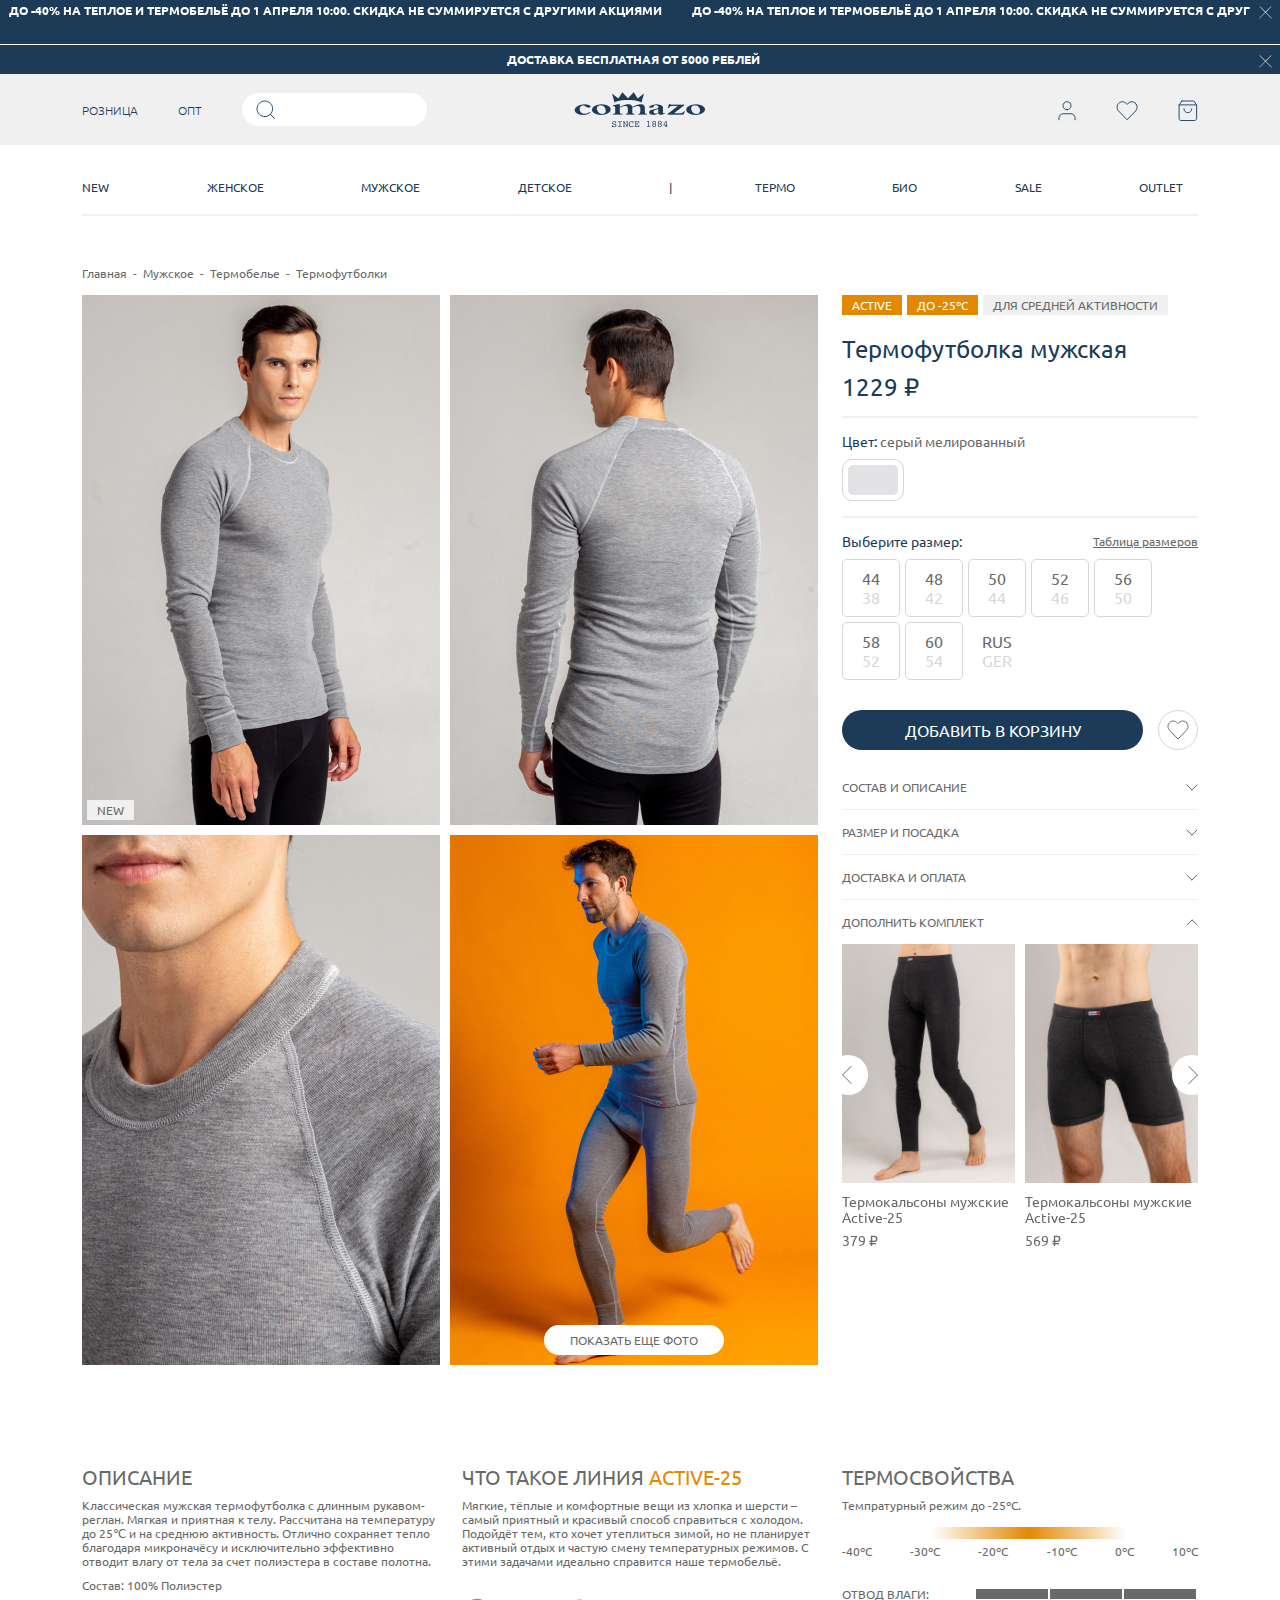
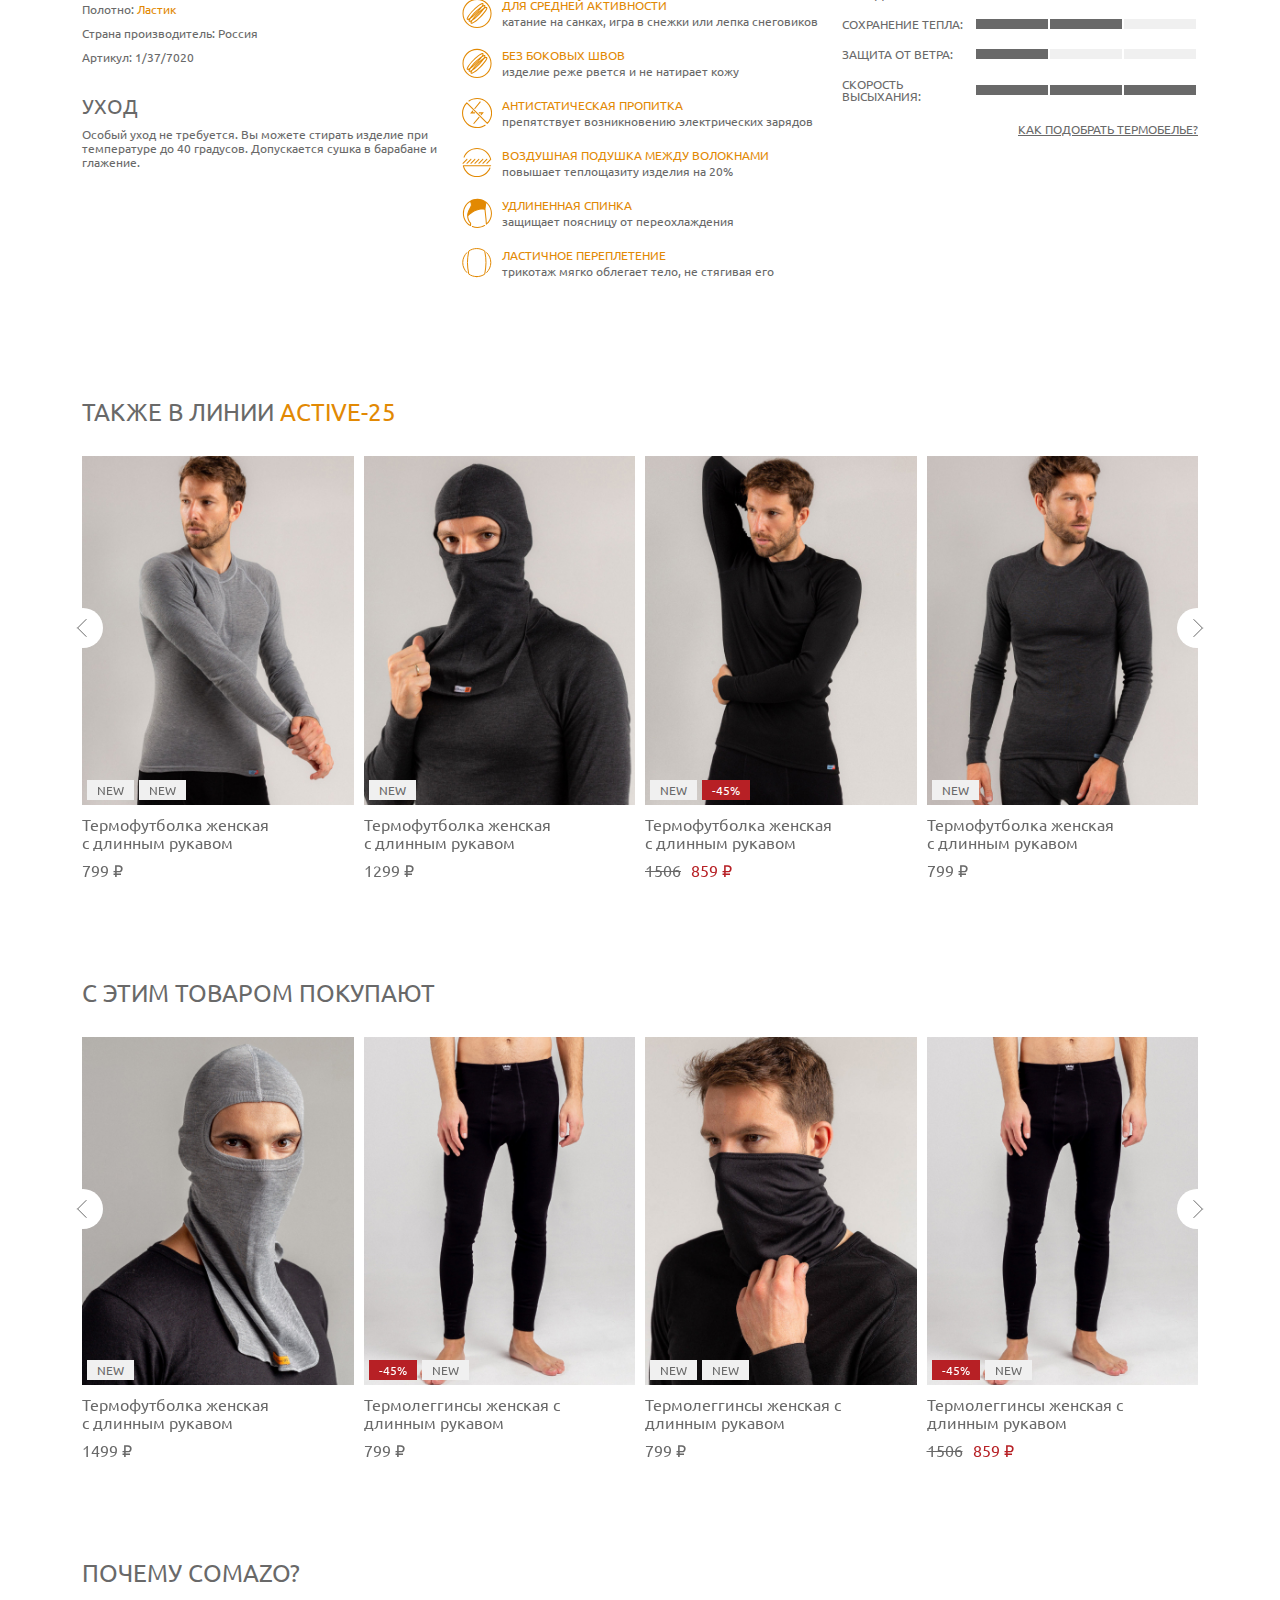
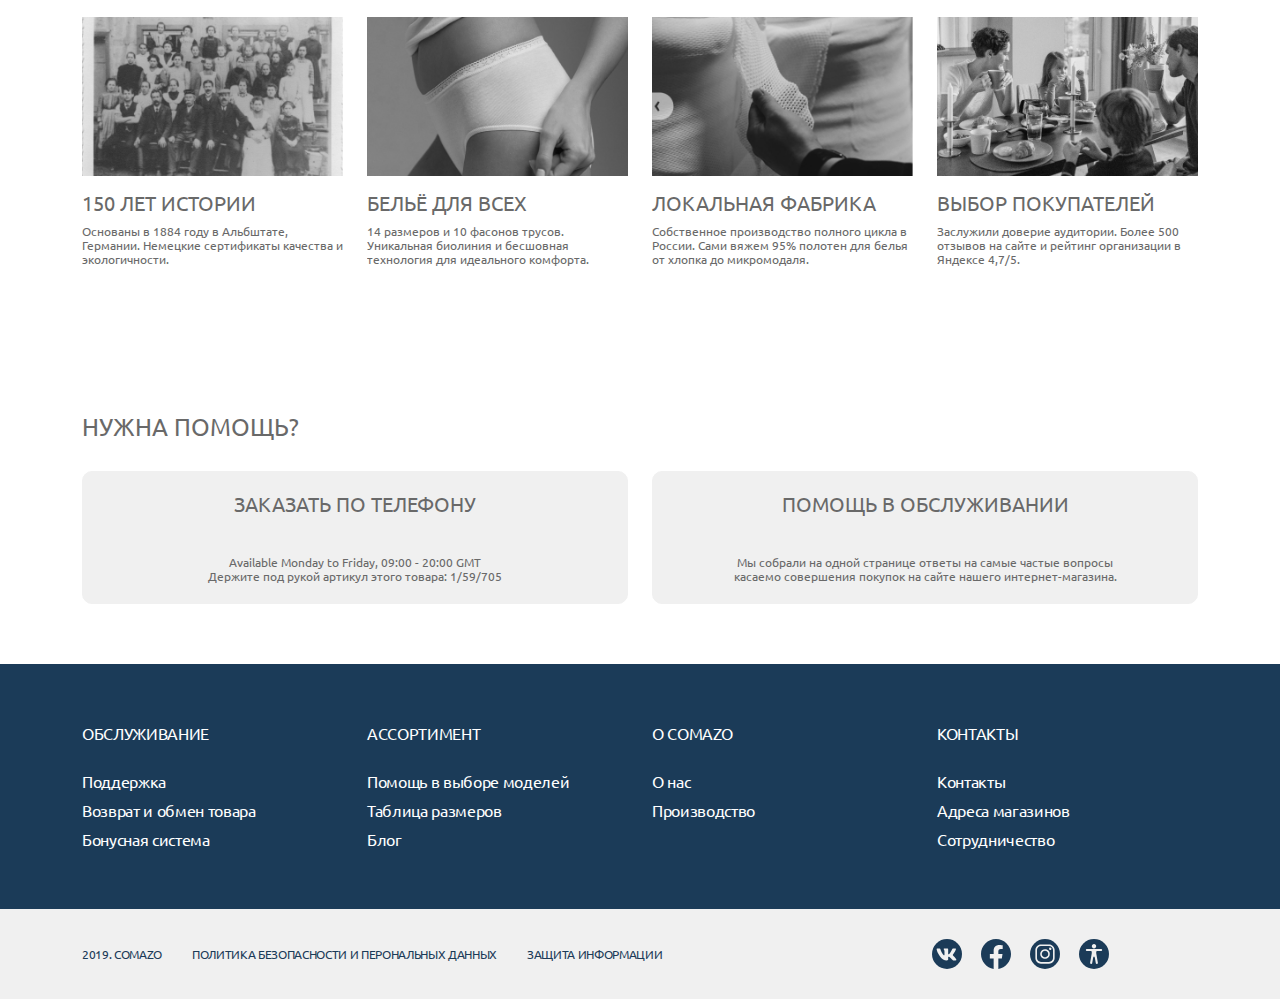
==== index.html @ cc852a73 "saafasd" ====
<!DOCTYPE html>
<html lang="ru">
<head>
	<link rel="stylesheet" type="text/css" href="css/normalize.css" media="screen">
	<link rel="stylesheet" type="text/css" href="libs/bootstrap5/bootstrap.min.css" media="screen">
	<link rel="stylesheet icon" type="text/css" href="css/owl.carousel.min.css" media="screen">
	<link rel="stylesheet icon" type="text/css" href="css/style.css" media="screen">
	<meta name="viewport" content="width=device-width, initial-scale=1.0">
	<meta charset="UTF-8">
	<title>Document</title>
</head>
<body>
	<div class="wrapper">
		
		<header class="header">
			<div class="container-fluid">
				<div class="row">
					<div class="header-top first">
						<a href="#!" class="close-top"><img src="images/close-icon.svg" alt=""></a>
						<div class="header-top-slide">
							<div class="header-top-item">
								<span>ДО -40% НА ТЕПЛОЕ И ТЕРМОБЕЛЬЁ ДО 1 АПРЕЛЯ 10:00. СКИДКА НЕ СУММИРУЕТСЯ С ДРУГИМИ АКЦИЯМИ</span>
							</div>
							<div class="header-top-item">
								<span>ДО -40% НА ТЕПЛОЕ И ТЕРМОБЕЛЬЁ ДО 1 АПРЕЛЯ 10:00. СКИДКА НЕ СУММИРУЕТСЯ С ДРУГИМИ АКЦИЯМИ</span>
							</div>
							<div class="header-top-item">
								<span>ДО -40% НА ТЕПЛОЕ И ТЕРМОБЕЛЬЁ ДО 1 АПРЕЛЯ 10:00. СКИДКА НЕ СУММИРУЕТСЯ С ДРУГИМИ АКЦИЯМИ</span>
							</div>
							<div class="header-top-item">
								<span>ДО -40% НА ТЕПЛОЕ И ТЕРМОБЕЛЬЁ ДО 1 АПРЕЛЯ 10:00. СКИДКА НЕ СУММИРУЕТСЯ С ДРУГИМИ АКЦИЯМИ</span>
							</div>
							<div class="header-top-item">
								<span>ДО -40% НА ТЕПЛОЕ И ТЕРМОБЕЛЬЁ ДО 1 АПРЕЛЯ 10:00. СКИДКА НЕ СУММИРУЕТСЯ С ДРУГИМИ АКЦИЯМИ</span>
							</div>
						</div>
					</div>
					<div class="header-top second">
						<span>ДОСТАВКА БЕСПЛАТНАЯ ОТ 5000 РЕБЛЕЙ</span>
						<a href="#!" class="close-top"><img src="images/close-icon.svg" alt=""></a>
					</div>
				</div>
			</div>

			<div class="container-fluid header-menu-con">
				<div class="container">
					<div class="header-menu">
						<div class="row header-menu-rov">
							<div class="col-4">
								<div class="mob mob-menu">
									<a href="#!" class="mob-menu-btn"><img src="images/menu-icon.svg" alt=""></a>
									<a href="#!" class="search-btn mob"><img src="images/search-icon.svg" alt=""></a>
								</div>
								<div class="header-menu-left">
									<a href="#!" class="retail-link menu-link">РОЗНИЦА</a>
									<a href="#!" class="opt-link menu-link">ОПТ</a>
									<a href="#!" class="search-btn tab"><img src="images/search-icon.svg" alt=""></a>

									<form action="#!" id="head-search" class="pc">
										<div class="form-group">
											<input type="search" name="search" id="search">
										</div>
									</form>
								</div>
							</div>
							<div class="col-4">
								<div class="header-menu-logo">
									<a href="#!"><img src="images/head-logo.png" alt=""></a>
								</div>
							</div>
							<div class="col-4">
								<div class="header-menu-right">
									<a href="#!" class="login-link"><img src="images/login-icon.svg" alt=""></a>
									<a href="#!" class="fav-link"><img src="images/favorite-icon.svg" alt=""></a>
									<a href="#!" class="cart-link"><img src="images/cart-icon.svg" alt=""></a>
								</div>
							</div>
						</div>
					</div>
				</div>
			</div>

			<div class="container">
				<div class="row">
					<div class="col-lg-12">
						<nav class="navbar navbar-expand-lg">
							<div class="navbar-collapse">
								<div class="mob">
									<div class="menu-top">
										<a href="#!" class="menu-logo"><img src="images/menu-logo.png" alt=""></a>
										<a href="#!" class="menu-closer"><img src="images/menu-close-icon.svg" alt=""></a>
									</div>	
									<div class="menu-links">
										<div class="links-item">
											<a href="#!" class="top-menu-link active">ЖЕНСКОЕ</a>
											<a href="#!" class="top-menu-link">МУЖСКОЕ</a>
											<a href="#!" class="top-menu-link">ДЕТСКОЕ</a>
											<a href="#!" class="top-menu-link">ОПТ</a>
										</div>
									</div>
								</div>
								<ul class="navbar-nav">
									<li class="nav-item dropdown">
										<a class="nav-link dropdown-toggle" href="#" role="button" data-bs-toggle="dropdown" aria-expanded="false">
											NEW
											<img src="images/menu-arrow.svg" alt="">
										</a>
										<ul class="dropdown-menu">
										  <li><a class="dropdown-item" href="#">Action</a></li>
										  <li><a class="dropdown-item" href="#">Another action</a></li>
										  <li><a class="dropdown-item" href="#">Something else</a></li>
										</ul>
									</li>
									<li class="nav-item dropdown">
										<a class="nav-link dropdown-toggle" href="#" role="button" data-bs-toggle="dropdown" aria-expanded="false">
											ЖЕНСКОЕ
											<img src="images/menu-arrow.svg" alt="">
										</a>
										<ul class="dropdown-menu">
										  <li><a class="dropdown-item" href="#">Action</a></li>
										  <li><a class="dropdown-item" href="#">Another action</a></li>
										  <li><a class="dropdown-item" href="#">Something else here</a></li>
										</ul>
									</li>
									<li class="nav-item dropdown">
										<a class="nav-link dropdown-toggle" href="#" role="button" data-bs-toggle="dropdown" aria-expanded="false">
											МУЖСКОЕ
											<img src="images/menu-arrow.svg" alt="">
										</a>
										<ul class="dropdown-menu">
										  <li><a class="dropdown-item" href="#">Action</a></li>
										  <li><a class="dropdown-item" href="#">Another action</a></li>
										  <li><a class="dropdown-item" href="#">Something here</a></li>
										</ul>
									</li>
									<li class="nav-item dropdown">
										<a class="nav-link dropdown-toggle" href="#" role="button" data-bs-toggle="dropdown" aria-expanded="false">
											ДЕТСКОЕ
											<img src="images/menu-arrow.svg" alt="">
										</a>
										<ul class="dropdown-menu">
										  <li><a class="dropdown-item" href="#">Action</a></li>
										  <li><a class="dropdown-item" href="#">Another action</a></li>
										  <li><a class="dropdown-item" href="#">else here</a></li>
										</ul>
									</li>
	
									<li class="nav-item slash">
										<a class="nav-link" href="#">|</a>
									</li>

									<li class="nav-item dropdown">
										<a class="nav-link dropdown-toggle" href="#" role="button" data-bs-toggle="dropdown" aria-expanded="false">
											ТЕРМО
											<img src="images/menu-arrow.svg" alt="">
										</a>
										<ul class="dropdown-menu">
										  <li><a class="dropdown-item" href="#">Action</a></li>
										  <li><a class="dropdown-item" href="#">Another action</a></li>
										  <li><a class="dropdown-item" href="#">Something else here</a></li>
										</ul>
									</li>
									<li class="nav-item dropdown">
										<a class="nav-link dropdown-toggle" href="#" role="button" data-bs-toggle="dropdown" aria-expanded="false">
											БИО
											<img src="images/menu-arrow.svg" alt="">
										</a>
										<ul class="dropdown-menu">
										  <li><a class="dropdown-item" href="#">Action</a></li>
										  <li><a class="dropdown-item" href="#">Another action</a></li>
										  <li><a class="dropdown-item" href="#">Something else here</a></li>
										</ul>
									</li>
									<li class="nav-item dropdown">
										<a class="nav-link dropdown-toggle" href="#" role="button" data-bs-toggle="dropdown" aria-expanded="false">
											SALE
											<img src="images/menu-arrow.svg" alt="">
										</a>
										<ul class="dropdown-menu">
										  <li><a class="dropdown-item" href="#">Action</a></li>
										  <li><a class="dropdown-item" href="#">Another action</a></li>
										  <li><a class="dropdown-item" href="#">Something else here</a></li>
										</ul>
									</li>
									<li class="nav-item dropdown">
										<a class="nav-link dropdown-toggle" href="#" role="button" data-bs-toggle="dropdown" aria-expanded="false">
											OUTLET
											<img src="images/menu-arrow.svg" alt="">
										</a>
										<ul class="dropdown-menu">
										  <li><a class="dropdown-item" href="#">Action</a></li>
										  <li><a class="dropdown-item" href="#">Another action</a></li>
										  <li><a class="dropdown-item" href="#">Something else here</a></li>
										</ul>
									</li>
								</ul>

								<div class="mob menu-login-btn">
									<a href="#!" class="blue-btn">Войти в аккаунт</a>
								</div>
							</div>
						</nav>
					</div>
				</div>
			</div>
		</header>

		<main class="main">
			<div class="container">
				<div class="row">
					<div class="col-lg-12">
						<div class="bread-crumbs">
							<a href="#!">Главная</a>
							<span>-</span>
							<a href="#!">Мужское</a>
							<span>-</span>
							<a href="#!">Термобелье</a>
							<span>-</span>
							<p>Термофутболки</p>
						</div>
					</div>
				</div>
			</div>

			<section class="product-sec">
				<div class="container">
					<div class="row">
						<div class="col-lg-8 col-md-6 col-sm-12 pro-col-left">
							<div class="row mob-slide">
								<div class="col-lg-6 col-12 product-col">
									<div class="product-img new">
										<img src="images/product-img1.jpg" alt="">
										<div class="img-tags tags">
											<span class="new">new</span>
										</div>
									</div>
								</div>
								<div class="col-lg-6 col-12 product-col">
									<div class="product-img">
										<img src="images/product-img2.jpg" alt="">
									</div>
								</div>
								<div class="col-lg-6 col-12 product-col">
									<div class="product-img">
										<img src="images/product-img3.jpg" alt="">
									</div>
								</div>
								<div class="col-lg-6 col-12 product-col show-more">
									<div class="product-img">
										<img src="images/product-img4.jpg" alt="">
										<a href="#!" class="show-more-btn">показать еще фото</a>
									</div>
								</div>
							</div>

							<div class="product-info medium">
								<div class="row">
									<div class="col-lg-9">
										<div class="info-block">
											<h3>ЧТО ТАКОЕ ЛИНИЯ <span>active-25</span></h3>
											<div class="info-warm">
												<p>Мягкие, тёплые и комфортные вещи из хлопка и шерсти – самый приятный и красивый способ справиться с холодом. Подойдёт тем, кто хочет утеплиться зимой, но не планирует активный отдых и частую смену температурных режимов. С этими задачами идеально справится наше термобельё.</p>
											</div>
											<div class="info-icon">
												<img src="images/product-icon1.svg" alt="">
												<div class="in-text">
													<h6>Для средней активности</h6>
													<p>катание на санках, игра в снежки или лепка снеговиков</p>
												</div>
											</div>
											<div class="info-icon">
												<img src="images/product-icon1.svg" alt="">
												<div class="in-text">
													<h6>без боковых швов</h6>
													<p>изделие реже рвется и не натирает кожу</p>
												</div>
											</div>
											<div class="info-icon">
												<img src="images/product-icon2.svg" alt="">
												<div class="in-text">
													<h6>Антистатическая пропитка</h6>
													<p>препятствует возникновению электрических зарядов</p>
												</div>
											</div>
			
											<div class="info-icon">
												<img src="images/product-icon3.svg" alt="">
												<div class="in-text">
													<h6>Воздушная подушка между волокнами</h6>
													<p>повышает теплощазиту изделия на 20%</p>
												</div>
											</div>
											<div class="info-icon">
												<img src="images/product-icon4.svg" alt="">
												<div class="in-text">
													<h6>Удлиненная спинка</h6>
													<p>защищает поясницу от переохлаждения</p>
												</div>
											</div>
											<div class="info-icon">
												<img src="images/product-icon5.svg" alt="">
												<div class="in-text">
													<h6>ластичное переплетение</h6>
													<p>трикотаж мягко облегает тело, не стягивая его</p>
												</div>
											</div>
										</div>
									</div>
			
									<div class="col-lg-9">
										<div class="info-block temprature-block">
											<h3>Термосвойства</h3>
											<div class="info-temprature">
												<p class="temp-text">Темпратурный режим до -25ºС.</p>
												<div class="temprature-gradus">
													<span class="gradus-line"></span>
													<div class="gradus-num">
														<span>-40ºС</span>
														<span>-30ºС</span>
														<span>-20ºС</span>
														<span>-10ºС</span>
														<span>0ºС</span>
														<span>10ºС</span>
													</div>
												</div>
												<div class="temprature-items">
													<p>Отвод влаги:</p>
													<div class="items-line">
														<span class="active"></span>
														<span class="active"></span>
														<span class="active"></span>
													</div>
												</div>
												<div class="temprature-items">
													<p>Сохранение тепла:</p>
													<div class="items-line">
														<span class="active"></span>
														<span class="active"></span>
														<span></span>
													</div>
												</div>
												<div class="temprature-items">
													<p>Защита от ветра:</p>
													<div class="items-line">
														<span class="active"></span>
														<span></span>
														<span></span>
													</div>
												</div>
												<div class="temprature-items">
													<p>Скорость высыхания:</p>
													<div class="items-line">
														<span class="active"></span>
														<span class="active"></span>
														<span class="active"></span>
													</div>
												</div>
												<div class="temprature-link">
													<a href="#!">Как подобрать термобелье?</a>
												</div>
											</div>
										</div>
									</div>
								</div>
							</div>
						</div>

						<div class="col-lg-4 col-md-6 col-sm-12 pro-col-right">
							<div class="product-side">
								<div class="side-tag">
									<span class="yellow">ACTIVE</span>
									<span class="yellow">до -25ºС</span>
									<span class="light-gray">для средней активности</span>
								</div>
								<div class="product-name">
									<h2>Термофутболка мужская</h2>
								</div>
								<div class="product-price">
									<p>1229 ₽</p>
								</div>
								<div class="product-color">
									<p>Цвет: <span>серый мелированный</span></p>
									<div class="colors">
										<span><a href="#!" class="gray"></a></span>
									</div>
								</div>
								<div class="product-size">
									<div class="size-text">
										<p>Выберите размер:</p>
										<a href="#!" data-bs-toggle="modal" data-bs-target="#exampleModal-size">Таблица размеров</a>
									</div>
									<div class="size-block">
										<a href="#!" class="size-item">
											<span class="first">44</span>
											<span class="second">38</span>
										</a>
										<a href="#!" class="size-item">
											<span class="first">48</span>
											<span class="second">42</span>
										</a>
										<a href="#!" class="size-item">
											<span class="first">50</span>
											<span class="second">44</span>
										</a>

										<a href="#!" class="size-item">
											<span class="first">52</span>
											<span class="second">46</span>
										</a>
										<a href="#!" class="size-item">
											<span class="first">56</span>
											<span class="second">50</span>
										</a>
										<a href="#!" class="size-item">
											<span class="first">58</span>
											<span class="second">52</span>
										</a>
										<a href="#!" class="size-item">
											<span class="first">60</span>
											<span class="second">54</span>
										</a>
										<a href="#!" class="size-item no-bor">
											<span class="first">RUS</span>
											<span class="second">GER</span>
										</a>
									</div>
								</div>
								<div class="product-cart">
									<a href="#!" class="add-to-cart" data-bs-toggle="modal" data-bs-target="#exampleModal">добавить в корзину</a>
									<a href="#!" class="add-to-fav">
										<svg width="22" height="20" viewBox="0 0 22 20" fill="none" xmlns="http://www.w3.org/2000/svg">
											<path d="M19.4578 2.59133C18.9691 2.08683 18.3889 1.68663 17.7503 1.41358C17.1117 1.14054 16.4272 1 15.7359 1C15.0446 1 14.3601 1.14054 13.7215 1.41358C13.0829 1.68663 12.5026 2.08683 12.0139 2.59133L10.9997 3.63785L9.98554 2.59133C8.99842 1.57276 7.6596 1.00053 6.26361 1.00053C4.86761 1.00053 3.52879 1.57276 2.54168 2.59133C1.55456 3.6099 1 4.99139 1 6.43187C1 7.87235 1.55456 9.25383 2.54168 10.2724L3.55588 11.3189L10.9997 19L18.4436 11.3189L19.4578 10.2724C19.9467 9.76814 20.3346 9.16942 20.5992 8.51045C20.8638 7.85148 21 7.14517 21 6.43187C21 5.71857 20.8638 5.01225 20.5992 4.35328C20.3346 3.69431 19.9467 3.09559 19.4578 2.59133V2.59133Z" stroke="#696969" stroke-linecap="round" stroke-linejoin="round"/>
										</svg>											
									</a>
								</div>
								<div class="product-dropdown">
									<div class="accordion" id="accordionExample">
										<div class="accordion-item">
										  <h2 class="accordion-header" id="headingOne">
											<button class="accordion-button collapsed" type="button" data-bs-toggle="collapse" data-bs-target="#collapseOne" aria-expanded="false" aria-controls="collapseOne">
												состав и описание
												<img src="images/accordion-arrow.svg" alt="">
											</button>
										  </h2>
										  <div id="collapseOne" class="accordion-collapse collapse" aria-labelledby="headingOne" data-bs-parent="#accordionExample">
											<div class="accordion-body">
											  1
											</div>
										  </div>
										</div>
										<div class="accordion-item">
										  <h2 class="accordion-header" id="headingTwo">
											<button class="accordion-button collapsed" type="button" data-bs-toggle="collapse" data-bs-target="#collapseTwo" aria-expanded="false" aria-controls="collapseTwo">
												Размер и посадка
												<img src="images/accordion-arrow.svg" alt="">
											</button>
										  </h2>
										  <div id="collapseTwo" class="accordion-collapse collapse" aria-labelledby="headingTwo" data-bs-parent="#accordionExample">
											<div class="accordion-body">
											  2
											</div>
										  </div>
										</div>
										<div class="accordion-item">
										  <h2 class="accordion-header" id="headingThree">
											<button class="accordion-button collapsed" type="button" data-bs-toggle="collapse" data-bs-target="#collapseThree" aria-expanded="false" aria-controls="collapseThree">
												Доставка и оплата
												<img src="images/accordion-arrow.svg" alt="">
											</button>
										  </h2>
										  <div id="collapseThree" class="accordion-collapse collapse" aria-labelledby="headingThree" data-bs-parent="#accordionExample">
											<div class="accordion-body">
											  3
											</div>
										  </div>
										</div>
										<div class="accordion-item">
											<h2 class="accordion-header" id="headingFour">
											  <button class="accordion-button" type="button" data-bs-toggle="collapse" data-bs-target="#collapseFour" aria-expanded="true" aria-controls="collapseFour">
													Дополнить комплект
												  <img src="images/accordion-arrow.svg" alt="">
											  </button>
											</h2>
											<div id="collapseFour" class="accordion-collapse collapse show" aria-labelledby="headingFour" data-bs-parent="#accordionExample">
											  <div class="accordion-body">
												<div class="side-slide">
													<div class="side-slide-item">
														<div class="side-slide-img">
															<a href="#!" class="fav-icon">
																<svg width="32" height="29" viewBox="0 0 32 29" fill="none" xmlns="http://www.w3.org/2000/svg">
																<path d="M28.6867 3.387C27.9537 2.63025 27.0833 2.02994 26.1254 1.62037C25.1675 1.21081 24.1407 1 23.1038 1C22.0669 1 21.0402 1.21081 20.0822 1.62037C19.1243 2.02994 18.254 2.63025 17.5209 3.387L15.9996 4.95678L14.4783 3.387C12.9976 1.85914 10.9894 1.00079 8.89541 1.00079C6.80142 1.00079 4.79319 1.85914 3.31251 3.387C1.83184 4.91486 1 6.98708 1 9.1478C1 11.3085 1.83184 13.3807 3.31251 14.9086L4.83382 16.4784L15.9996 28L27.1654 16.4784L28.6867 14.9086C29.4201 14.1522 30.0019 13.2541 30.3988 12.2657C30.7957 11.2772 31 10.2178 31 9.1478C31 8.07785 30.7957 7.01838 30.3988 6.02992C30.0019 5.04147 29.4201 4.14339 28.6867 3.387V3.387Z" stroke="white" stroke-linecap="round" stroke-linejoin="round"/>
																</svg>
															</a>
															<img src="images/product-side-img1.jpg" alt="">
														</div>
														<div class="side-slide-text">
															<a href="#!">Термокальсоны мужские Active-25</a>
															<span>379 ₽</span>
														</div>
													</div>
													<div class="side-slide-item">
														<div class="side-slide-img">
															<a href="#!" class="fav-icon">
																<svg width="32" height="29" viewBox="0 0 32 29" fill="none" xmlns="http://www.w3.org/2000/svg">
																<path d="M28.6867 3.387C27.9537 2.63025 27.0833 2.02994 26.1254 1.62037C25.1675 1.21081 24.1407 1 23.1038 1C22.0669 1 21.0402 1.21081 20.0822 1.62037C19.1243 2.02994 18.254 2.63025 17.5209 3.387L15.9996 4.95678L14.4783 3.387C12.9976 1.85914 10.9894 1.00079 8.89541 1.00079C6.80142 1.00079 4.79319 1.85914 3.31251 3.387C1.83184 4.91486 1 6.98708 1 9.1478C1 11.3085 1.83184 13.3807 3.31251 14.9086L4.83382 16.4784L15.9996 28L27.1654 16.4784L28.6867 14.9086C29.4201 14.1522 30.0019 13.2541 30.3988 12.2657C30.7957 11.2772 31 10.2178 31 9.1478C31 8.07785 30.7957 7.01838 30.3988 6.02992C30.0019 5.04147 29.4201 4.14339 28.6867 3.387V3.387Z" stroke="white" stroke-linecap="round" stroke-linejoin="round"/>
																</svg>
															</a>
															<img src="images/product-side-img2.jpg" alt="">
														</div>
														<div class="side-slide-text">
															<a href="#!">Термокальсоны мужские Active-25</a>
															<span>569 ₽</span>
														</div>
													</div>
													<div class="side-slide-item">
														<div class="side-slide-img">
															<a href="#!" class="fav-icon">
																<svg width="32" height="29" viewBox="0 0 32 29" fill="none" xmlns="http://www.w3.org/2000/svg">
																<path d="M28.6867 3.387C27.9537 2.63025 27.0833 2.02994 26.1254 1.62037C25.1675 1.21081 24.1407 1 23.1038 1C22.0669 1 21.0402 1.21081 20.0822 1.62037C19.1243 2.02994 18.254 2.63025 17.5209 3.387L15.9996 4.95678L14.4783 3.387C12.9976 1.85914 10.9894 1.00079 8.89541 1.00079C6.80142 1.00079 4.79319 1.85914 3.31251 3.387C1.83184 4.91486 1 6.98708 1 9.1478C1 11.3085 1.83184 13.3807 3.31251 14.9086L4.83382 16.4784L15.9996 28L27.1654 16.4784L28.6867 14.9086C29.4201 14.1522 30.0019 13.2541 30.3988 12.2657C30.7957 11.2772 31 10.2178 31 9.1478C31 8.07785 30.7957 7.01838 30.3988 6.02992C30.0019 5.04147 29.4201 4.14339 28.6867 3.387V3.387Z" stroke="white" stroke-linecap="round" stroke-linejoin="round"/>
																</svg>
															</a>
															<img src="images/product-side-img1.jpg" alt="">
														</div>
														<div class="side-slide-text">
															<a href="#!">Термокальсоны мужские Active-25</a>
															<span>379 ₽</span>
														</div>
													</div>
												</div>
											  </div>
											</div>
										</div>
									</div>
								</div>
							</div>
							<div class="product-info tab">
								<div class="row">
									<div class="col-lg-12">
										<div class="info-block">
											<h3>ЧТО ТАКОЕ ЛИНИЯ <span>active-25</span></h3>
											<div class="info-warm">
												<p>Мягкие, тёплые и комфортные вещи из хлопка и шерсти – самый приятный и красивый способ справиться с холодом. Подойдёт тем, кто хочет утеплиться зимой, но не планирует активный отдых и частую смену температурных режимов. С этими задачами идеально справится наше термобельё.</p>
											</div>
											<div class="info-icon">
												<img src="images/product-icon1.svg" alt="">
												<div class="in-text">
													<h6>Для средней активности</h6>
													<p>катание на санках, игра в снежки или лепка снеговиков</p>
												</div>
											</div>
											<div class="info-icon">
												<img src="images/product-icon1.svg" alt="">
												<div class="in-text">
													<h6>без боковых швов</h6>
													<p>изделие реже рвется и не натирает кожу</p>
												</div>
											</div>
											<div class="info-icon">
												<img src="images/product-icon2.svg" alt="">
												<div class="in-text">
													<h6>Антистатическая пропитка</h6>
													<p>препятствует возникновению электрических зарядов</p>
												</div>
											</div>
			
											<div class="info-icon">
												<img src="images/product-icon3.svg" alt="">
												<div class="in-text">
													<h6>Воздушная подушка между волокнами</h6>
													<p>повышает теплощазиту изделия на 20%</p>
												</div>
											</div>
											<div class="info-icon">
												<img src="images/product-icon4.svg" alt="">
												<div class="in-text">
													<h6>Удлиненная спинка</h6>
													<p>защищает поясницу от переохлаждения</p>
												</div>
											</div>
											<div class="info-icon">
												<img src="images/product-icon5.svg" alt="">
												<div class="in-text">
													<h6>ластичное переплетение</h6>
													<p>трикотаж мягко облегает тело, не стягивая его</p>
												</div>
											</div>
										</div>
									</div>
			
									<div class="col-lg-12">
										<div class="info-block temprature-block">
											<h3>Термосвойства</h3>
											<div class="info-temprature">
												<p class="temp-text">Темпратурный режим до -25ºС.</p>
												<div class="temprature-gradus">
													<span class="gradus-line"></span>
													<div class="gradus-num">
														<span>-40ºС</span>
														<span>-30ºС</span>
														<span>-20ºС</span>
														<span>-10ºС</span>
														<span>0ºС</span>
														<span>10ºС</span>
													</div>
												</div>
												<div class="temprature-items">
													<p>Отвод влаги:</p>
													<div class="items-line">
														<span class="active"></span>
														<span class="active"></span>
														<span class="active"></span>
													</div>
												</div>
												<div class="temprature-items">
													<p>Сохранение тепла:</p>
													<div class="items-line">
														<span class="active"></span>
														<span class="active"></span>
														<span></span>
													</div>
												</div>
												<div class="temprature-items">
													<p>Защита от ветра:</p>
													<div class="items-line">
														<span class="active"></span>
														<span></span>
														<span></span>
													</div>
												</div>
												<div class="temprature-items">
													<p>Скорость высыхания:</p>
													<div class="items-line">
														<span class="active"></span>
														<span class="active"></span>
														<span class="active"></span>
													</div>
												</div>
												<div class="temprature-link">
													<a href="#!">Как подобрать термобелье?</a>
												</div>
											</div>
										</div>
									</div>
								</div>
							</div>
						</div>
					</div>
				</div>
			</section>

			<section class="product-info pc">
				<div class="container">
					<div class="row">
						<div class="col-lg-4">
							<div class="info-block">
								<h3>ОПИСАНИЕ</h3>
								<div class="info-text">
									<p>Классическая мужская термофутболка с длинным рукавом-реглан. Мягкая и приятная к телу. Рассчитана на температуру до 25℃ и на среднюю активность. Отлично сохраняет тепло благодаря микроначёсу и исключительно эффективно отводит влагу от тела за счет полиэстера в составе полотна.</p>

									<p>Состав: <span>100% Полиэстер</span></p>
									<p>Полотно: <span class="yellow-text">Ластик</span></p>
									<p>Страна производитель: <span>Россия</span></p>
									<p>Артикул: <span>1/37/7020</span></p>
								</div>
								<div class="info-text">
									<h3>УХОД</h3>
									<p>Особый уход не требуется. Вы можете стирать изделие при температуре до 40 градусов. Допускается сушка в барабане и глажение.</p>
								</div>
							</div>
						</div>

						<div class="col-lg-4">
							<div class="info-block">
								<h3>ЧТО ТАКОЕ ЛИНИЯ <span>active-25</span></h3>
								<div class="info-warm">
									<p>Мягкие, тёплые и комфортные вещи из хлопка и шерсти – самый приятный и красивый способ справиться с холодом. Подойдёт тем, кто хочет утеплиться зимой, но не планирует активный отдых и частую смену температурных режимов. С этими задачами идеально справится наше термобельё.</p>
								</div>
								<div class="info-icon">
									<img src="images/product-icon1.svg" alt="">
									<div class="in-text">
										<h6>Для средней активности</h6>
										<p>катание на санках, игра в снежки или лепка снеговиков</p>
									</div>
								</div>
								<div class="info-icon">
									<img src="images/product-icon1.svg" alt="">
									<div class="in-text">
										<h6>без боковых швов</h6>
										<p>изделие реже рвется и не натирает кожу</p>
									</div>
								</div>
								<div class="info-icon">
									<img src="images/product-icon2.svg" alt="">
									<div class="in-text">
										<h6>Антистатическая пропитка</h6>
										<p>препятствует возникновению электрических зарядов</p>
									</div>
								</div>

								<div class="info-icon">
									<img src="images/product-icon3.svg" alt="">
									<div class="in-text">
										<h6>Воздушная подушка между волокнами</h6>
										<p>повышает теплощазиту изделия на 20%</p>
									</div>
								</div>
								<div class="info-icon">
									<img src="images/product-icon4.svg" alt="">
									<div class="in-text">
										<h6>Удлиненная спинка</h6>
										<p>защищает поясницу от переохлаждения</p>
									</div>
								</div>
								<div class="info-icon">
									<img src="images/product-icon5.svg" alt="">
									<div class="in-text">
										<h6>ластичное переплетение</h6>
										<p>трикотаж мягко облегает тело, не стягивая его</p>
									</div>
								</div>
							</div>
						</div>

						<div class="col-lg-4">
							<div class="info-block temprature-block">
								<h3>Термосвойства</h3>
								<div class="info-temprature">
									<p class="temp-text">Темпратурный режим до -25ºС.</p>
									<div class="temprature-gradus">
										<span class="gradus-line"></span>
										<div class="gradus-num">
											<span>-40ºС</span>
											<span>-30ºС</span>
											<span>-20ºС</span>
											<span>-10ºС</span>
											<span>0ºС</span>
											<span>10ºС</span>
										</div>
									</div>
									<div class="temprature-items">
										<p>Отвод влаги:</p>
										<div class="items-line">
											<span class="active"></span>
											<span class="active"></span>
											<span class="active"></span>
										</div>
									</div>
									<div class="temprature-items">
										<p>Сохранение тепла:</p>
										<div class="items-line">
											<span class="active"></span>
											<span class="active"></span>
											<span></span>
										</div>
									</div>
									<div class="temprature-items">
										<p>Защита от ветра:</p>
										<div class="items-line">
											<span class="active"></span>
											<span></span>
											<span></span>
										</div>
									</div>
									<div class="temprature-items">
										<p>Скорость высыхания:</p>
										<div class="items-line">
											<span class="active"></span>
											<span class="active"></span>
											<span class="active"></span>
										</div>
									</div>
									<div class="temprature-link">
										<a href="#!">Как подобрать термобелье?</a>
									</div>
								</div>
							</div>
						</div>
					</div>
				</div>
			</section>

			<section class="product-line">
				<div class="container">
					<div class="row">
						<div class="col-lg-12 title">
							<h2>Также в линии <span>Active-25</span></h2>
						</div>
					</div>
					<div class="row">
						<div class="col-lg-12 line-col">
							<div class="line-slide">
								<div class="line-block">
									<div class="line-img">
										<a href="#!" class="fav-icon">
											<svg width="32" height="29" viewBox="0 0 32 29" fill="none" xmlns="http://www.w3.org/2000/svg">
											<path d="M28.6867 3.387C27.9537 2.63025 27.0833 2.02994 26.1254 1.62037C25.1675 1.21081 24.1407 1 23.1038 1C22.0669 1 21.0402 1.21081 20.0822 1.62037C19.1243 2.02994 18.254 2.63025 17.5209 3.387L15.9996 4.95678L14.4783 3.387C12.9976 1.85914 10.9894 1.00079 8.89541 1.00079C6.80142 1.00079 4.79319 1.85914 3.31251 3.387C1.83184 4.91486 1 6.98708 1 9.1478C1 11.3085 1.83184 13.3807 3.31251 14.9086L4.83382 16.4784L15.9996 28L27.1654 16.4784L28.6867 14.9086C29.4201 14.1522 30.0019 13.2541 30.3988 12.2657C30.7957 11.2772 31 10.2178 31 9.1478C31 8.07785 30.7957 7.01838 30.3988 6.02992C30.0019 5.04147 29.4201 4.14339 28.6867 3.387V3.387Z" stroke="white" stroke-linecap="round" stroke-linejoin="round"/>
											</svg>
										</a>
										<img src="images/product-line-img1.jpg" alt="">
										<div class="line-tags tags">
											<span class="new">new</span>
											<span class="new">new</span>
										</div>
										<a href="#!" class="quick-view" data-bs-toggle="modal" data-bs-target="#exampleModal2">Быстрый просмотр</a>
									</div>
									<div class="line-text">
										<a href="#!">Термофутболка женская <br> с длинным рукавом</a>
										<div class="line-price">
											<span>799 ₽</span>
										</div>
									</div>
								</div>
								<div class="line-block">
									<div class="line-img">
										<a href="#!" class="fav-icon">
											<svg width="32" height="29" viewBox="0 0 32 29" fill="none" xmlns="http://www.w3.org/2000/svg">
											<path d="M28.6867 3.387C27.9537 2.63025 27.0833 2.02994 26.1254 1.62037C25.1675 1.21081 24.1407 1 23.1038 1C22.0669 1 21.0402 1.21081 20.0822 1.62037C19.1243 2.02994 18.254 2.63025 17.5209 3.387L15.9996 4.95678L14.4783 3.387C12.9976 1.85914 10.9894 1.00079 8.89541 1.00079C6.80142 1.00079 4.79319 1.85914 3.31251 3.387C1.83184 4.91486 1 6.98708 1 9.1478C1 11.3085 1.83184 13.3807 3.31251 14.9086L4.83382 16.4784L15.9996 28L27.1654 16.4784L28.6867 14.9086C29.4201 14.1522 30.0019 13.2541 30.3988 12.2657C30.7957 11.2772 31 10.2178 31 9.1478C31 8.07785 30.7957 7.01838 30.3988 6.02992C30.0019 5.04147 29.4201 4.14339 28.6867 3.387V3.387Z" stroke="white" stroke-linecap="round" stroke-linejoin="round"/>
											</svg>
										</a>
										<img src="images/product-line-img2.jpg" alt="">
										<div class="line-tags tags">
											<span class="new">new</span>
										</div>
										<a href="#!" class="quick-view" data-bs-toggle="modal" data-bs-target="#exampleModal2">Быстрый просмотр</a>
									</div>
									<div class="line-text">
										<a href="#!">Термофутболка женская <br> с длинным рукавом</a>
										<div class="line-price">
											<span>1299 ₽</span>
										</div>
									</div>
								</div>
								<div class="line-block">
									<div class="line-img">
										<a href="#!" class="fav-icon">
											<svg width="32" height="29" viewBox="0 0 32 29" fill="none" xmlns="http://www.w3.org/2000/svg">
											<path d="M28.6867 3.387C27.9537 2.63025 27.0833 2.02994 26.1254 1.62037C25.1675 1.21081 24.1407 1 23.1038 1C22.0669 1 21.0402 1.21081 20.0822 1.62037C19.1243 2.02994 18.254 2.63025 17.5209 3.387L15.9996 4.95678L14.4783 3.387C12.9976 1.85914 10.9894 1.00079 8.89541 1.00079C6.80142 1.00079 4.79319 1.85914 3.31251 3.387C1.83184 4.91486 1 6.98708 1 9.1478C1 11.3085 1.83184 13.3807 3.31251 14.9086L4.83382 16.4784L15.9996 28L27.1654 16.4784L28.6867 14.9086C29.4201 14.1522 30.0019 13.2541 30.3988 12.2657C30.7957 11.2772 31 10.2178 31 9.1478C31 8.07785 30.7957 7.01838 30.3988 6.02992C30.0019 5.04147 29.4201 4.14339 28.6867 3.387V3.387Z" stroke="white" stroke-linecap="round" stroke-linejoin="round"/>
											</svg>
										</a>
										<img src="images/product-line-img3.jpg" alt="">
										<div class="line-tags tags">
											<span class="new">new</span>
											<span class="sale">-45%</span>
										</div>
										<a href="#!" class="quick-view" data-bs-toggle="modal" data-bs-target="#exampleModal2">Быстрый просмотр</a>
									</div>
									<div class="line-text">
										<a href="#!">Термофутболка женская <br> с длинным рукавом</a>
										<div class="line-price">
											<del>1506</del>
											<span class="sale-price">859 ₽</span>
										</div>
									</div>
								</div>
								<div class="line-block">
									<div class="line-img">
										<a href="#!" class="fav-icon">
											<svg width="32" height="29" viewBox="0 0 32 29" fill="none" xmlns="http://www.w3.org/2000/svg">
											<path d="M28.6867 3.387C27.9537 2.63025 27.0833 2.02994 26.1254 1.62037C25.1675 1.21081 24.1407 1 23.1038 1C22.0669 1 21.0402 1.21081 20.0822 1.62037C19.1243 2.02994 18.254 2.63025 17.5209 3.387L15.9996 4.95678L14.4783 3.387C12.9976 1.85914 10.9894 1.00079 8.89541 1.00079C6.80142 1.00079 4.79319 1.85914 3.31251 3.387C1.83184 4.91486 1 6.98708 1 9.1478C1 11.3085 1.83184 13.3807 3.31251 14.9086L4.83382 16.4784L15.9996 28L27.1654 16.4784L28.6867 14.9086C29.4201 14.1522 30.0019 13.2541 30.3988 12.2657C30.7957 11.2772 31 10.2178 31 9.1478C31 8.07785 30.7957 7.01838 30.3988 6.02992C30.0019 5.04147 29.4201 4.14339 28.6867 3.387V3.387Z" stroke="white" stroke-linecap="round" stroke-linejoin="round"/>
											</svg>
										</a>
										<img src="images/product-line-img4.jpg" alt="">
										<div class="line-tags tags">
											<span class="new">new</span>
										</div>
										<a href="#!" class="quick-view" data-bs-toggle="modal" data-bs-target="#exampleModal2">Быстрый просмотр</a>
									</div>
									<div class="line-text">
										<a href="#!">Термофутболка женская <br> с длинным рукавом</a>
										<div class="line-price">
											<span>799 ₽</span>
										</div>
									</div>
								</div>
							</div>
						</div>
					</div>
				</div>
			</section>

			<section class="product-resp">
				<div class="container">
					<div class="row">
						<div class="col-lg-12 title">
							<h2>С этим товаром покупают</h2>
						</div>
					</div>
					<div class="row">
						<div class="col-lg-12 resp-col">
							<div class="resp-slide">
								<div class="resp-block">
									<div class="resp-img">
										<a href="#!" class="fav-icon">
											<svg width="32" height="29" viewBox="0 0 32 29" fill="none" xmlns="http://www.w3.org/2000/svg">
											<path d="M28.6867 3.387C27.9537 2.63025 27.0833 2.02994 26.1254 1.62037C25.1675 1.21081 24.1407 1 23.1038 1C22.0669 1 21.0402 1.21081 20.0822 1.62037C19.1243 2.02994 18.254 2.63025 17.5209 3.387L15.9996 4.95678L14.4783 3.387C12.9976 1.85914 10.9894 1.00079 8.89541 1.00079C6.80142 1.00079 4.79319 1.85914 3.31251 3.387C1.83184 4.91486 1 6.98708 1 9.1478C1 11.3085 1.83184 13.3807 3.31251 14.9086L4.83382 16.4784L15.9996 28L27.1654 16.4784L28.6867 14.9086C29.4201 14.1522 30.0019 13.2541 30.3988 12.2657C30.7957 11.2772 31 10.2178 31 9.1478C31 8.07785 30.7957 7.01838 30.3988 6.02992C30.0019 5.04147 29.4201 4.14339 28.6867 3.387V3.387Z" stroke="white" stroke-linecap="round" stroke-linejoin="round"/>
											</svg>
										</a>
										<img src="images/product-resp-img1.jpg" alt="">
										<div class="resp-tags tags">
											<span class="new">new</span>
										</div>
										<a href="#!" class="quick-view" data-bs-toggle="modal" data-bs-target="#exampleModal2">Быстрый просмотр</a>
									</div>
									<div class="resp-text">
										<a href="#!">Термофутболка женская <br> с длинным рукавом</a>
										<div class="resp-price">
											<span>1499 ₽</span>
										</div>
									</div>
								</div>
								<div class="resp-block">
									<div class="resp-img">
										<a href="#!" class="fav-icon">
											<svg width="32" height="29" viewBox="0 0 32 29" fill="none" xmlns="http://www.w3.org/2000/svg">
											<path d="M28.6867 3.387C27.9537 2.63025 27.0833 2.02994 26.1254 1.62037C25.1675 1.21081 24.1407 1 23.1038 1C22.0669 1 21.0402 1.21081 20.0822 1.62037C19.1243 2.02994 18.254 2.63025 17.5209 3.387L15.9996 4.95678L14.4783 3.387C12.9976 1.85914 10.9894 1.00079 8.89541 1.00079C6.80142 1.00079 4.79319 1.85914 3.31251 3.387C1.83184 4.91486 1 6.98708 1 9.1478C1 11.3085 1.83184 13.3807 3.31251 14.9086L4.83382 16.4784L15.9996 28L27.1654 16.4784L28.6867 14.9086C29.4201 14.1522 30.0019 13.2541 30.3988 12.2657C30.7957 11.2772 31 10.2178 31 9.1478C31 8.07785 30.7957 7.01838 30.3988 6.02992C30.0019 5.04147 29.4201 4.14339 28.6867 3.387V3.387Z" stroke="white" stroke-linecap="round" stroke-linejoin="round"/>
											</svg>
										</a>
										<img src="images/product-resp-img2.jpg" alt="">
										<div class="resp-tags tags">
											<span class="sale">-45%</span>
											<span class="new">new</span>
										</div>
										<a href="#!" class="quick-view" data-bs-toggle="modal" data-bs-target="#exampleModal2">Быстрый просмотр</a>
									</div>
									<div class="resp-text">
										<a href="#!">Термолеггинсы женская с длинным рукавом</a>
										<div class="resp-price">
											<span>799 ₽</span>
										</div>
									</div>
								</div>
								<div class="resp-block">
									<div class="resp-img">
										<a href="#!" class="fav-icon">
											<svg width="32" height="29" viewBox="0 0 32 29" fill="none" xmlns="http://www.w3.org/2000/svg">
											<path d="M28.6867 3.387C27.9537 2.63025 27.0833 2.02994 26.1254 1.62037C25.1675 1.21081 24.1407 1 23.1038 1C22.0669 1 21.0402 1.21081 20.0822 1.62037C19.1243 2.02994 18.254 2.63025 17.5209 3.387L15.9996 4.95678L14.4783 3.387C12.9976 1.85914 10.9894 1.00079 8.89541 1.00079C6.80142 1.00079 4.79319 1.85914 3.31251 3.387C1.83184 4.91486 1 6.98708 1 9.1478C1 11.3085 1.83184 13.3807 3.31251 14.9086L4.83382 16.4784L15.9996 28L27.1654 16.4784L28.6867 14.9086C29.4201 14.1522 30.0019 13.2541 30.3988 12.2657C30.7957 11.2772 31 10.2178 31 9.1478C31 8.07785 30.7957 7.01838 30.3988 6.02992C30.0019 5.04147 29.4201 4.14339 28.6867 3.387V3.387Z" stroke="white" stroke-linecap="round" stroke-linejoin="round"/>
											</svg>
										</a>
										<img src="images/product-resp-img3.jpg" alt="">
										<div class="resp-tags tags">
											<span class="new">new</span>
											<span class="new">new</span>
										</div>
										<a href="#!" class="quick-view" data-bs-toggle="modal" data-bs-target="#exampleModal2">Быстрый просмотр</a>
									</div>
									<div class="resp-text">
										<a href="#!">Термолеггинсы женская с длинным рукавом</a>
										<div class="resp-price">
											<span>799 ₽</span>
										</div>
									</div>
								</div>
								<div class="resp-block">
									<div class="resp-img">
										<a href="#!" class="fav-icon">
											<svg width="32" height="29" viewBox="0 0 32 29" fill="none" xmlns="http://www.w3.org/2000/svg">
											<path d="M28.6867 3.387C27.9537 2.63025 27.0833 2.02994 26.1254 1.62037C25.1675 1.21081 24.1407 1 23.1038 1C22.0669 1 21.0402 1.21081 20.0822 1.62037C19.1243 2.02994 18.254 2.63025 17.5209 3.387L15.9996 4.95678L14.4783 3.387C12.9976 1.85914 10.9894 1.00079 8.89541 1.00079C6.80142 1.00079 4.79319 1.85914 3.31251 3.387C1.83184 4.91486 1 6.98708 1 9.1478C1 11.3085 1.83184 13.3807 3.31251 14.9086L4.83382 16.4784L15.9996 28L27.1654 16.4784L28.6867 14.9086C29.4201 14.1522 30.0019 13.2541 30.3988 12.2657C30.7957 11.2772 31 10.2178 31 9.1478C31 8.07785 30.7957 7.01838 30.3988 6.02992C30.0019 5.04147 29.4201 4.14339 28.6867 3.387V3.387Z" stroke="white" stroke-linecap="round" stroke-linejoin="round"/>
											</svg>
										</a>
										<img src="images/product-resp-img2.jpg" alt="">
										<div class="resp-tags tags">
											<span class="sale">-45%</span>
											<span class="new">new</span>
										</div>
										<a href="#!" class="quick-view" data-bs-toggle="modal" data-bs-target="#exampleModal2">Быстрый просмотр</a>
									</div>
									<div class="resp-text">
										<a href="#!">Термолеггинсы женская с длинным рукавом</a>
										<div class="resp-price">
											<del>1506</del>
											<span class="sale-price">859 ₽</span>
										</div>
									</div>
								</div>
							</div>
						</div>
					</div>
				</div>
			</section>

			<section class="why-sec">
				<div class="container">
					<div class="row">
						<div class="col-lg-12 title">
							<h2>Почему Comazo?</h2>
						</div>
					</div>

					<div class="row">
						<div class="col-lg-12 why-col">
							<div class="row why-slide">
								<div class="col-lg-3">
									<div class="why-block">
										<img src="images/why-img1.jpg" alt="">
										<div class="why-text">
											<h5>150 ЛЕТ ИСТОРИИ</h5>
											<p>Основаны в 1884 году в Альбштате, Германии. Немецкие сертификаты качества и экологичности.</p>
										</div>
										<a href="#!">История бренда</a>
									</div>
								</div>
								<div class="col-lg-3">
									<div class="why-block">
										<img src="images/why-img2.jpg" alt="">
										<div class="why-text">
											<h5>Бельё для всех</h5>
											<p>14 размеров и 10 фасонов трусов. Уникальная биолиния и бесшовная технология для идеального комфорта.</p>
										</div>
										<a href="#!">Ответственность производителя</a>
									</div>
								</div>
								<div class="col-lg-3">
									<div class="why-block">
										<img src="images/why-img3.jpg" alt="">
										<div class="why-text">
											<h5>локальная фабрика</h5>
											<p>Собственное производство полного цикла в России. Сами вяжем 95% полотен для белья от хлопка до микромодаля.</p>
										</div>
										<a href="#!">Отзывы покупателей</a>
									</div>
								</div>
								<div class="col-lg-3">
									<div class="why-block">
										<img src="images/why-img4.jpg" alt="">
										<div class="why-text">
											<h5>Выбор покупателей</h5>
											<p>Заслужили доверие аудитории. Более 500 отзывов на сайте и рейтинг организации в Яндексе 4,7/5.</p>
										</div>
										<a href="#!">Отзывы покупателей</a>
									</div>
								</div>
							</div>
						</div>
					</div>
				</div>
			</section>

			<section class="help-sec">
				<div class="container">
					<div class="row">
						<div class="col-lg-12 title">
							<h2>Нужна помощь?</h2>
						</div>
					</div>
					<div class="row">
						<div class="col-lg-6 col-md-6 col-sm-6">
							<div class="help-block">
								<h3>ЗАКАЗАТЬ ПО ТЕЛЕФОНУ</h3>
								<p>Available Monday to Friday, 09:00 - 20:00 GMT</p>
								<p>Держите под рукой артикул этого товара: 1/59/705</p>
							</div>
						</div>
						<div class="col-lg-6 col-md-6 col-sm-6">
							<div class="help-block">
								<h3>Помощь в обслуживании</h3>
								<p>Мы собрали на одной странице ответы на самые частые вопросы</p>
								<p>касаемо совершения покупок на сайте нашего интернет-магазина.</p>
							</div>
						</div>
					</div>
				</div>
			</section>
		</main>

		<footer class="footer">
			<div class="container">
				<div class="row ftr-rov">
					<div class="col-lg-3 col-md-3 col-sm-12 ftr-col">
						<div class="ftr-menu">
							<p>ОБСЛУЖИВАНИЕ <img src="images/menu-arrow.svg" alt=""></p>
							<a href="#!">Поддержка</a>
							<a href="#!">Возврат и обмен товара</a>
							<a href="#!">Бонусная система</a>
						</div>
					</div>
					<div class="col-lg-3 col-md-3 col-sm-12 ftr-col">
						<div class="ftr-menu">
							<p>АССОРТИМЕНТ <img src="images/menu-arrow.svg" alt=""></p>
							<a href="#!">Помощь в выборе моделей</a>
							<a href="#!">Таблица размеров</a>
							<a href="#!">Блог</a>
						</div>
					</div>
					<div class="col-lg-3 col-md-3 col-sm-12 ftr-col">
						<div class="ftr-menu">
							<p>О COMAZO <img src="images/menu-arrow.svg" alt=""></p>
							<a href="#!">О нас</a>
							<a href="#!">Производство</a>
						</div>
					</div>
					<div class="col-lg-3 col-md-3 col-sm-12 ftr-col">
						<div class="ftr-menu">
							<p>КОНТАКТЫ <img src="images/menu-arrow.svg" alt=""></p>
							<a href="#!">Контакты</a>
							<a href="#!">Адреса магазинов</a>
							<a href="#!">Сотрудничество</a>
						</div>
					</div>
				</div>

				<div class="row">
					<div class="socials mob">
						<a href="#!"><img src="images/white-vk-icon.svg" alt=""></a>
						<a href="#!"><img src="images/white-facebook-icon.svg" alt=""></a>
						<a href="#!"><img src="images/white-insta-icon.svg" alt=""></a>
						<a href="#!"><img src="images/white-special-icon.svg" alt=""></a>
					</div>
				</div>
			</div>
			<div class="container-fluid ftr-con">
				<div class="container">
					<div class="row">
						<div class="col-lg-8 col-md-8 col-sm-12 ftr-politic">
							<p>2019. COMAZO</p>
							<div class="ftr-politic-text">
								<a href="#!">ПОЛИТИКА БЕЗОПАСНОСТИ И ПЕРОНАЛЬНЫХ ДАННЫХ </a>
								<p>ЗАЩИТА ИНФОРМАЦИИ</p>
							</div>
						</div>
						<div class="col-lg-4 col-md-4 col-sm-12 socials">
							<a href="#!"><img src="images/vk-icon.svg" alt=""></a>
							<a href="#!"><img src="images/facebook-icon.svg" alt=""></a>
							<a href="#!"><img src="images/insta-icon.svg" alt=""></a>
							<a href="#!"><img src="images/special-icon.svg" alt=""></a>
						</div>
					</div>
				</div>
			</div>
		</footer>

	</div>

	<!-- Button trigger modal -->
	<!-- <button type="button" class="btn btn-primary" data-bs-toggle="modal" data-bs-target="#exampleModal">
		Launch demo modal
	</button> -->
	
	<!-- Modal cart -->
	<div class="modal fade cart-modal" id="exampleModal" tabindex="-1" aria-labelledby="exampleModalLabel" aria-hidden="true">
		<div class="modal-dialog">
			<div class="modal-content">
				<div class="modal-header">
					<h5 class="modal-title" id="exampleModalLabel">Товар добавлен в корзину</h5>
					<button type="button" class="modal-close" data-bs-dismiss="modal" aria-label="Close"><img src="images/modal-close.svg" alt=""></button>
				</div>
				<div class="modal-body">
					<div class="modal-cart-top">
						<div class="row">
							<div class="col-lg-6 col-sm-6 p-0">
								<div class="cart-top">
									<div class="cart-top-img">
										<img src="images/modal-price-img.jpg" alt="">
									</div>
									<div class="cart-top-text">
										<p class="ctt-p">Термофутболка женская <br> с длинным рукавом</p>
										<p>Размер: <span> 44 RUS / 38 GER</span></p>
										<p>Цвет: <span> серый мелированный</span></p>
									</div>
								</div>
							</div>
							<div class="col-lg-6 col-sm-6 p-0">
								<div class="row cart-col">
									<div class="col-sm-6 col-7 cart-top-price">
										<del>1499</del>
										<span>859 ₽</span>
									</div>
									<div class="col-sm-6 col-5 cart-top-count">
										<div class="count">
											<span class="minus">-</span>
											<input type='number' min='0' max='1000' step='1' value='1'>
											<span class="plus active">+</span>
										</div>
									</div>
								</div>
							</div>
						</div>
					</div>
					<div class="modal-progress">
						<div class="progress-title">
							<span class="">
								<svg width="20" height="20" viewBox="0 0 20 20" fill="none" xmlns="http://www.w3.org/2000/svg">
									<path d="M9 13L5 9" stroke="#D7D7D7" stroke-linecap="round" stroke-linejoin="round"/>
									<path d="M9.04306 13L15.0431 7" stroke="#D7D7D7" stroke-linecap="round" stroke-linejoin="round"/>
									<rect x="0.5" y="19.5" width="19" height="19" rx="9.5" transform="rotate(-90 0.5 19.5)" stroke="#D7D7D7"/>
								</svg>
							</span>
							<p>Пополните еще на 2201 ₽ для бесплатной доставки</p>
						</div>
						<div class="progress">
							<div class="progress-bar" role="progressbar" aria-label="Basic example" style="width: 60%" aria-valuenow="60" aria-valuemin="0" aria-valuemax="100"></div>
						</div>
					</div>
					<div class="modal-slide-block">
						<div class="modal-slide">
							<div class="mSlide-block">
								<div class="mSlide-img">
									<img src="images/modal-slide-img1.jpg" alt="">
								</div>
								<div class="mSlide-text">
									<a href="#!">Термолеггинсы женская с длинным рукавом</a>
									<div class="mSlide-price">
										<del>1 499</del>
										<span class="sale-price">859 ₽</span>
									</div>
								</div>
							</div>
							<div class="mSlide-block">
								<div class="mSlide-img">
									<img src="images/modal-slide-img2.jpg" alt="">
								</div>
								<div class="mSlide-text">
									<a href="#!">Термолеггинсы женская с длинным рукавом</a>
									<div class="mSlide-price">
										<span class="sale-price">1 499 ₽</span>
									</div>
								</div>
							</div>
							<div class="mSlide-block">
								<div class="mSlide-img">
									<img src="images/modal-slide-img3.jpg" alt="">
								</div>
								<div class="mSlide-text">
									<a href="#!">Термолеггинсы женская с длинным рукавом</a>
									<div class="mSlide-price">
										<del>1 499</del>
										<span class="sale-price">859 ₽</span>
									</div>
								</div>
							</div>
							<div class="mSlide-block">
								<div class="mSlide-img">
									<img src="images/modal-slide-img4.jpg" alt="">
								</div>
								<div class="mSlide-text">
									<a href="#!">Термолеггинсы женская с длинным рукавом</a>
									<div class="mSlide-price">
										<del>1 499</del>
										<span class="sale-price">859 ₽</span>
									</div>
								</div>
							</div>
						</div>
					</div>
					<div class="cart-modal-btns">
						<a href="#!" class="transparent-btn">продолжить покупки</a>
						<a href="#!" class="blue-btn">Перейти в корзину</a>
					</div>
				</div>
			</div>
		</div>
	</div>

	<!-- Modal product -->
	<div class="modal fade product-modal" id="exampleModal2" tabindex="-1" aria-labelledby="exampleModalLabel2" aria-hidden="true">
		<div class="modal-dialog">
			<div class="modal-content">
				<button type="button" class="modal-close" data-bs-dismiss="modal" aria-label="Close">
					<svg width="22" height="22" viewBox="0 0 22 22" fill="none" xmlns="http://www.w3.org/2000/svg">
						<path d="M1 21L21 1.74768" stroke="white" stroke-linecap="round" stroke-linejoin="round"/>
						<path d="M1 1L21 20.2523" stroke="white" stroke-linecap="round" stroke-linejoin="round"/>
					</svg>						
				</button>

				<div class="modal-body">
					<div class="row">
						<div class="col-lg-6 popup-col">
							<div class="product-popup-slide">
								<div class="popup-img">
									<img src="images/popup-img.jpg" alt="">
									<div class="popup-tags tags">
										<span class="new">new</span>
									</div>
								</div>
								<div class="popup-img">
									<img src="images/popup-img.jpg" alt="">
									<div class="popup-tags tags">
										<span class="new">new</span>
										<span class="sale">-45%</span>
									</div>
								</div>
							</div>
						</div>
						<div class="col-lg-6">
							<div class="pop-product-side">
								<div class="pop-side-tag">
									<span class="red">Warm</span>
									<span class="light-gray">с шерстью</span>
								</div>
								<div class="pop-product-name">
									<h2>Майка женская</h2>
								</div>
								<div class="pop-product-price">
									<p>1319 ₽</p>
								</div>
								<div class="pop-product-color">
									<p>Цвет: <span>сиреневый мелированный</span></p>
									<div class="colors">
										<span><a href="#!" class="pink"></a></span>
										<span><a href="#!" class="light-blue"></a></span>
										<span><a href="#!" class="light-gray"></a></span>
									</div>
								</div>
								<div class="pop-product-size">
									<div class="size-text">
										<p>Выберите размер:</p>
										<a href="#!">Таблица размеров</a>
									</div>
									<div class="size-block">
										<a href="#!" class="size-item">
											<span class="first">44</span>
											<span class="second">38</span>
										</a>
										<a href="#!" class="size-item">
											<span class="first">48</span>
											<span class="second">42</span>
										</a>
										<a href="#!" class="size-item">
											<span class="first">50</span>
											<span class="second">44</span>
										</a>

										<a href="#!" class="size-item">
											<span class="first">52</span>
											<span class="second">46</span>
										</a>
										<a href="#!" class="size-item">
											<span class="first">56</span>
											<span class="second">50</span>
										</a>
										<a href="#!" class="size-item no-bor">
											<span class="first">RUS</span>
											<span class="second">GER</span>
										</a>
									</div>
								</div>
								<div class="pop-product-cart">
									<a href="#!" class="add-to-cart">добавить в корзину</a>
									<a href="#!" class="add-to-fav">
										<svg width="22" height="20" viewBox="0 0 22 20" fill="none" xmlns="http://www.w3.org/2000/svg">
											<path d="M19.4578 2.59133C18.9691 2.08683 18.3889 1.68663 17.7503 1.41358C17.1117 1.14054 16.4272 1 15.7359 1C15.0446 1 14.3601 1.14054 13.7215 1.41358C13.0829 1.68663 12.5026 2.08683 12.0139 2.59133L10.9997 3.63785L9.98554 2.59133C8.99842 1.57276 7.6596 1.00053 6.26361 1.00053C4.86761 1.00053 3.52879 1.57276 2.54168 2.59133C1.55456 3.6099 1 4.99139 1 6.43187C1 7.87235 1.55456 9.25383 2.54168 10.2724L3.55588 11.3189L10.9997 19L18.4436 11.3189L19.4578 10.2724C19.9467 9.76814 20.3346 9.16942 20.5992 8.51045C20.8638 7.85148 21 7.14517 21 6.43187C21 5.71857 20.8638 5.01225 20.5992 4.35328C20.3346 3.69431 19.9467 3.09559 19.4578 2.59133V2.59133Z" stroke="#696969" stroke-linecap="round" stroke-linejoin="round"/>
										</svg>											
									</a>
								</div>
								<div class="pop-product-dropdown">
									<div class="accordion" id="accordionPopup">
										<div class="accordion-item">
											<h2 class="accordion-header" id="headingSostav">
											  <button class="accordion-button collapsed" type="button" data-bs-toggle="collapse" data-bs-target="#collapseSostav" aria-expanded="false" aria-controls="collapseSostav">
													состав и описание
												  <img src="images/accordion-arrow.svg" alt="">
											  </button>
											</h2>
											<div id="collapseSostav" class="accordion-collapse collapse" aria-labelledby="headingSostav" data-bs-parent="#accordionPopup">
											  <div class="accordion-body">
												Sostav
											  </div>
											</div>
										</div>
										<div class="accordion-item">
											<h2 class="accordion-header" id="headingSize">
											  <button class="accordion-button collapsed" type="button" data-bs-toggle="collapse" data-bs-target="#collapseSize" aria-expanded="false" aria-controls="collapseSize">
													Размер и посадка
												  <img src="images/accordion-arrow.svg" alt="">
											  </button>
											</h2>
											<div id="collapseSize" class="accordion-collapse collapse" aria-labelledby="headingSize" data-bs-parent="#accordionPopup">
											  <div class="accordion-body">
												Размер
											  </div>
											</div>
										</div>
									</div>
								</div>
								<div class="pop-link">
									<a href="#!" class="more-info">Больше информации о товаре</a>
								</div>
							</div>
						</div>
					</div>
				</div>
			</div>
		</div>
	</div>

	<!-- Modal size -->
	<div class="modal fade modal-size" id="exampleModal-size" tabindex="-1" aria-labelledby="exampleModalLabel-size" aria-hidden="true">
		<div class="modal-dialog">
			<div class="modal-content">
				<button type="button" class="modal-close" data-bs-dismiss="modal" aria-label="Close">
					<svg width="22" height="22" viewBox="0 0 22 22" fill="none" xmlns="http://www.w3.org/2000/svg">
						<path d="M1 21L21 1.74768" stroke="white" stroke-linecap="round" stroke-linejoin="round"/>
						<path d="M1 1L21 20.2523" stroke="white" stroke-linecap="round" stroke-linejoin="round"/>
					</svg>						
				</button>

				<div class="modal-body">
					<div class="row">
						<div class="col-lg-7 pop-size-col">
							<div class="pop-size-img">
								<img src="images/size-popup-img.jpg" alt="">
							</div>
						</div>
						<div class="col-lg-5">
							<div class="pop-size-block">
								<div class="pop-size-side">
									<img src="images/size-popup-img2.jpg" alt="">
								</div>
								<div class="determine-size">
									<div class="determine-in">
										<p>Как определить размер? <img src="images/accordion-arrow.svg" alt="" class="mob"></p>
										<span>Сантиметровая лента должна плотно прилегать к телу, но не перетягивать его. Измерьте обхват груди по наиболее выступающим точкам, пропустив ленту под подмышечными впадинами. Обхват талии измеряется по самой узкой части тела, проходя через самую выступающую точку живота. Измерьте обхват бедер по наиболее выступающим точкам ягодиц.</span>
									</div>
									<span>Если товары вам не подойдут, их можно легко вернуть. Подробнее про <a href="#!">условия возврата.</a></span>
								</div>
							</div>
						</div>
					</div>
				</div>
			</div>
		</div>
	</div>

	<!-- Modal select-size -->
	<div class="modal fade modal-select-size" id="exampleModal-SelectSize" tabindex="-1" aria-labelledby="exampleModalLabel-SelectSize" aria-hidden="true">
		<div class="modal-dialog">
			<div class="modal-content">
				<button type="button" class="modal-close" data-bs-dismiss="modal" aria-label="Close">
					<svg width="22" height="22" viewBox="0 0 22 22" fill="none" xmlns="http://www.w3.org/2000/svg">
						<path d="M1 21L21 1.74768" stroke="white" stroke-linecap="round" stroke-linejoin="round"/>
						<path d="M1 1L21 20.2523" stroke="white" stroke-linecap="round" stroke-linejoin="round"/>
					</svg>						
				</button>

				<div class="modal-body">
					<div class="pop-select-size">
						<div class="size-text">
							<p>Выберите размер:</p>
							<a href="#!" data-bs-toggle="modal" data-bs-target="#exampleModal-SelectSize">Таблица размеров</a>
						</div>
						<div class="size-block">
							<a href="#!" class="size-item">
								<span class="first">44</span>
								<span class="second">38</span>
							</a>
							<a href="#!" class="size-item">
								<span class="first">48</span>
								<span class="second">42</span>
							</a>
							<a href="#!" class="size-item">
								<span class="first">50</span>
								<span class="second">44</span>
							</a>

							<a href="#!" class="size-item">
								<span class="first">52</span>
								<span class="second">46</span>
							</a>
							<a href="#!" class="size-item">
								<span class="first">56</span>
								<span class="second">50</span>
							</a>
							<a href="#!" class="size-item">
								<span class="first">58</span>
								<span class="second">52</span>
							</a>
							<a href="#!" class="size-item">
								<span class="first">60</span>
								<span class="second">54</span>
							</a>
							<a href="#!" class="size-item no-bor">
								<span class="first">RUS</span>
								<span class="second">GER</span>
							</a>
						</div>

						<div class="size-table-link">
							<a href="#!">Таблица размеров</a>
						</div>
					</div>
				</div>
			</div>
		</div>
	</div>
	
	<script src="js/jquery-3.5.1.min.js"></script>
	<script src="libs/bootstrap5/bootstrap.min.js"></script>
	<script src="js/owl.carousel.min.js"></script>
	<script src="js/script.js"></script>
</body>
</html>
---- css/style.css ----
@import url('https://fonts.googleapis.com/css2?family=Ubuntu:ital,wght@0,300;0,400;0,500;0,700;1,300;1,400;1,500;1,700&display=swap');

body {
  margin: 0;
  padding: 0;
  width: 100%;
  font-family: 'Ubuntu', sans-serif;
}
a,p,h1,h2,h3,h4,h5,h6 {
  margin: 0;
  text-decoration: none;
  line-height: 1.2;
}
h1,h2,h3,h4,h5,h6 {
  font-weight: 400;
}
button:focus,
textarea:focus,
select:focus {
  outline: none !important;
  -webkit-appearance: none;
  box-shadow: none;
}
input:focus {
  outline: none !important;
}
a:active,
a:focus {
  outline: 0;
  outline: none !important;
  border: none;
}
a:-webkit-any-link:focus-visible {
  outline-offset: unset;
}
:focus-visible {
  outline: none;
}
a {
  display: inline-block;
  transition: 0.3s all ease;
  text-decoration: none;
}
a:hover {
  color: inherit;
}
input,
button,
img {
  transition: 0.3s all ease;
}

.wrapper {
  overflow: hidden;
}
.owl-drag {
  overflow: hidden;
}
.owl-item {
  float: left;
}
.owl-dots {
  display: none;
}

/* ========== Breadcrumbs ============== */
.bread-crumbs {
  display: flex;
  align-items: center;
  margin-bottom: 15px;
}
.bread-crumbs a,
.bread-crumbs span,
.bread-crumbs p {
  display: inline-block;
  font-weight: 400;
  font-size: 12px;
  line-height: 14px;
  text-transform: capitalize;
  color: #696969;
}
.bread-crumbs span {
  margin: 0 6px;
}
.bread-crumbs a:hover {
  color: #000;
}
/* ========== End Breadcrumbs ============== */
main {
  padding-top: 50px;
}


.header-top {
  background: #1B3B58;
  padding: 5px 8px;
  position: relative;
}
.header-top span {
  display: inline-block;
  font-weight: 700;
  font-size: 12px;
  line-height: 15px;
  color: #FFFFFF;
  margin-left: auto;
  white-space: nowrap;
}
.header-top.second {
  border-top: 1px solid #fff;
  display: flex;
  align-items: center;
  justify-content: center;
}
.header-top.first .close-top {
  position: absolute;
  right: 0px;
  top: -1px;
  background: #1B3B58;
  height: 26px;
  width: 30px;
  z-index: 2;
  display: flex;
  align-items: center;
  justify-content: center;
}
.header-top.second .close-top {
  margin-left: auto;
}

.header-top.first {
  padding: 0;
}
.header-top .owl-drag {
  overflow: visible;
  padding: 0;
  margin-top: -4px;
}
.header-top .owl-nav {
  display: none;
}
/* /////////// */
.header-menu-con {
  background: #F0F0F0;
}
.header-menu-rov {
  align-items: center;
}
.header-menu > .col-4 {
  display: flex;
  align-items: center;
}
.header-menu {
  justify-content: space-between;
}
.header-menu .header-menu-left .menu-link {
  font-weight: 300;
  font-size: 12px;
  line-height: 14px;
  color: #1C3C57;
  margin-right: 40px;
  text-transform: uppercase;
}
.header-menu .header-menu-left form {
  position: relative;
}
.header-menu .header-menu-left form input {
  background: #FFFFFF;
  border-radius: 16.5px;
  height: 33px;
  max-width: 185px;
  width: 100%;
  border: none;
  padding: 8px 14px;
  background-image: url('../images/search-icon.svg');
  background-repeat: no-repeat;
  background-position: left 14px center;
  font-size: 14px;
}
.header-menu .header-menu-left form input:focus {
  background-image: none;
}
.header-menu .header-menu-right,
.header-menu .header-menu-left {
  display: flex;
  align-items: center;
}
.header-menu .header-menu-logo {
  text-align: center;
}

.header-menu .header-menu-right {
  justify-content: flex-end;
}
.header-menu .header-menu-right a {
  margin-right: 40px;
}
.header-menu .header-menu-right a:last-child {
  margin-right: 0;  
}
/* //////////// */
header .navbar {
  padding: 35px 0 20px;
  border-bottom: 2px solid #F2F2F2;
}
header .navbar .navbar-nav .nav-link {
  padding: 0;
  font-size: 12px;
  line-height: 14px;
  color: #1B3B58;
  text-transform: uppercase;
}
header .navbar .navbar-nav .nav-link img {opacity: 0;}
header .navbar-expand-lg .navbar-nav {
  justify-content: space-between;
  width: 100%;
}
header .navbar .navbar-nav .dropdown-item {
  font-size: 12px;
  line-height: 14px;
  color: #696969;
  margin-bottom: 5px;
}
.dropdown-toggle::after {content: none;}
/* ============== End Header ============= */
.product-sec .product-col:nth-child(odd){
  padding-right: 10px;
}
.product-sec .product-col:nth-child(even) {
  padding-left: 0;
}
.product-sec .product-img {
  margin-bottom: 10px;
  position: relative;
}
.product-sec .product-img img {
  width: 100%;
  height: 530px;
  object-fit: cover;
}
.product-sec .product-img .show-more-btn {
  display: flex;
  align-items: center;
  justify-content: center;
  text-transform: uppercase;
  position: absolute;
  bottom: 10px;
  left: 0;
  right: 0;
  margin: auto;
  background: #FFFFFF;
  border-radius: 25px;
  font-size: 12px;
  color: #696969;
  z-index: 2;
  width: 180px;
  height: 30px;
  text-align: center;
}
.product-sec .product-img .show-more-btn:hover {
  background: #696969;
  color: #fff;
}
/* //////// */
.product-info {
  margin-top: 90px;
}
.product-info .info-block h3 {
  margin-bottom: 10px;
  font-size: 20px;
  line-height: 23px;
  color: #696969;
}
.product-info .info-text p {
  font-size: 12px;
  line-height: 14px;
  color: #696969;
  margin-bottom: 10px;
}
.product-info .info-text p span.yellow-text {
  color: #E28903;
}
.product-info .info-text {
  margin-bottom: 30px;
}
.product-info .info-warm {
  margin-bottom: 30px;
}
.product-info .info-block h3 {
  font-size: 20px;
  line-height: 23px;
  color: #696969;
  margin-bottom: 10px;
  text-transform: uppercase;
}
.product-info .info-block h3 span {
  color: #E28903;
}
.product-info .info-warm p {
  font-size: 12px;
  line-height: 14px;
  color: #696969;
}
.product-info .info-icon {
  display: flex;
  align-items: center;
  margin-bottom: 20px;
}
.product-info .info-icon img {
  margin-right: 10px;
}
.product-info .info-icon .in-text h6 {
  font-size: 12px;
  line-height: 14px;
  text-transform: uppercase;
  margin-bottom: 2px;
  color: #E28903;
}
.product-info .info-icon .in-text p {
  font-size: 12px;
  line-height: 14px;
  color: #696969;
}
.product-info .info-temprature p.temp-text {
  margin-bottom: 15px;
}
.product-info .info-temprature p {
  font-size: 12px;
  line-height: 14px;
  color: #696969;
}
.product-info .info-temprature .temprature-gradus .gradus-line {
  display: block;
  height: 12px;
  background: linear-gradient(270deg, rgba(226, 137, 3, 0) 20%, #E28903 47.53%, rgba(226, 137, 3, 0) 75.06%);
  margin-bottom: 5px;
}
.product-info .info-temprature .temprature-gradus .gradus-num {
  display: flex;
  align-items: center;
  justify-content: space-between;
  margin-bottom: 30px;
}
.product-info .info-temprature .temprature-gradus .gradus-num span {
  display: inline-block;
  font-size: 12px;
  line-height: 14px;
  color: #696969;
}
.product-info .info-temprature .temprature-items p {
  text-transform: uppercase;
  line-height: 1;
}
.product-info .info-temprature .temprature-items {
  display: flex;
  align-items: center;
  justify-content: space-between;
  margin-bottom: 18px;
}
.product-info .info-temprature .temprature-items .items-line {
  display: flex;
  align-items: center;
  justify-content: flex-end;
}
.product-info .info-temprature .temprature-items .items-line span {
  display: inline-block;
  width: 72px;
  height: 10px;
  margin-right: 2px;
  background: #F0F0F0;
}
.product-info .info-temprature .temprature-items .items-line span.active {
  background: #696969;
}
.product-info .info-temprature .temprature-link {
  text-align: right;
  margin-top: -5px;
}
.product-info .info-temprature .temprature-link a {
  font-size: 12px;
  line-height: 14px;
  text-transform: uppercase;
  color: #696969;
  text-decoration: underline;
}
.product-info .info-temprature .temprature-link a:hover {
  text-decoration: none;
}
/* /////// */
.product-sec .product-side .side-tag {
  display: flex;
  align-items: center;
  flex-wrap: wrap;
  margin-bottom: 15px;
}
.product-sec .product-side .side-tag span {
  display: inline-block;
  font-size: 12px;
  line-height: 0px;
  text-transform: uppercase;
  padding: 10px;
  margin-right: 5px;
  margin-bottom: 5px;
  white-space: nowrap;
}
.product-sec .product-side .side-tag span:last-child {
  margin-right: 0;
}
.product-sec .product-side .side-tag span.red {
  background: #825454;
  color: #fff;
}
.product-sec .product-side .side-tag span.yellow {
  background: #E28903;
  color: #fff;
}
.product-sec .product-side .side-tag span.light-gray {
  background: #F0F0F0;
  color: #696969;
}

.product-sec .product-side .product-price p,
.product-sec .product-side .product-name h2 {
  font-size: 24px;
  line-height: 28px;
  color: #1B3B58;
  margin-bottom: 10px;
}
.product-sec .product-side .product-price p {
  margin-bottom: 15px;
  padding-bottom: 15px;
  border-bottom: 2px solid #F0F0F0;
}
.product-sec .product-side .product-color p {
  font-size: 14px;
  line-height: 16px;
  color: #1B3B58;
  margin-bottom: 10px;
}
.product-sec .product-side .product-color p span {
  color: #696969;
}
/* ========== */
.colors {
  display: flex;
  align-items: center;
  padding-bottom: 15px;
  margin-bottom: 15px;
  border-bottom: 2px solid #F0F0F0;
}
.colors span {
  display: flex;
  align-items: center;
  justify-content: center;
  padding: 5px;
  border: 1px solid #D7D7D7;
  border-radius: 10px;
  margin-right: 5px;
  transition: .3s all ease;
}
.colors a {
  display: inline-block;
  border-radius: 5px;
  width: 50px;
  height: 30px;
  
}
.colors span:hover,
.colors span.active {
  border-color: #696969;
}
.colors a.pink {
  background: #C4B4C8;
}
.colors a.light-blue {
  background: #B7C9E2;
}
.colors a.light-gray {
  background: #C9DBD7;
}
.colors a.gray {
  background: #E2E2E4;
}
/* ========== */
.product-sec .product-size .size-text {
  display: flex;
  align-items: center;
  justify-content: space-between;
  margin-bottom: 10px;
}
.product-sec .product-size .size-text p {
  font-size: 14px;
  line-height: 16px;
  color: #1B3B58;
}
.product-sec .product-size .size-text a {
  font-size: 12px;
  line-height: 14px;
  text-decoration-line: underline;
  color: #696969;
}
.product-sec .product-size .size-text a:hover {
  text-decoration: none;
}
.size-block {
  display: flex;
  align-items: center;
  flex-wrap: wrap;
}
.size-block .size-item {
  display: flex;
  align-items: center;
  justify-content: center;
  flex-direction: column;
  margin: 0 5px 5px 0;
  width: 58px;
  height: 58px;
  border: 1px solid #D7D7D7;
  border-radius: 5px;
}
.size-block .size-item.active,
.size-block .size-item:hover {
  border-color: #696969;
}
.size-block .size-item.no-bor {
  border: none;
}
.size-block .size-item span {
  font-size: 16px;
}
.size-block .size-item span.first {
  color: #696969;
}
.size-block .size-item span.second {
  color: #D7D7D7;
}

.product-sec .product-side .product-cart {
  display: flex;
  align-items: center;
  justify-content: space-between;
  margin: 25px 0 15px;
}
.product-sec .product-side .product-cart .add-to-cart {
  display: flex;
  align-items: center;
  justify-content: center;
  background: #1B3B58;
  border-radius: 25px;
  height: 40px;
  width: 100%;
  font-size: 16px;
  text-align: center;
  text-transform: uppercase;
  color: #FFFFFF;
  border: 1px solid transparent;
}
.product-sec .product-side .product-cart .add-to-cart:hover {
  border-color: #D7D7D7;
  color: #696969;
  background: transparent;
}
.product-sec .product-side .product-cart .add-to-fav svg path {
  transition: .3s all ease;
}
.product-sec .product-side .product-cart .add-to-fav {
  display: flex;
  align-items: center;
  justify-content: center;
  margin-left: 15px;
  min-width: 40px;
  height: 40px;
  border-radius: 50%;
  border: 1px solid #D7D7D7;
}
.product-sec .product-side .product-cart .add-to-fav:hover svg path {
  fill: #B72025;
  stroke: #B72025;
}
.accordion-item:last-of-type,
.accordion-item:last-of-type .accordion-collapse {
  border-radius: 0;
}
.product-sec .accordion-button:focus{
  border: none;
  box-shadow: none;
  background: transparent;
}
.product-sec .accordion-item {
  border: none;
  border-bottom: 1px solid #F0F0F0;
}
.product-sec .accordion-item:last-child {
  border: none;
}
.product-sec .accordion-button {
  padding: 15px 0;
  font-size: 12px;
  line-height: 14px;
  text-transform: uppercase;
  color: #696969;
}
.product-sec .accordion-button img {
  margin-left: auto;
}
.product-sec .accordion-button[aria-expanded="true"] img {
  transform: rotate(180deg);
}
.product-sec .accordion-button:not(.collapsed) {
  color: #696969;
  box-shadow: none;
  background: transparent;
}
.product-sec .accordion-body {
  padding: 0 0 10px;
  font-size: 14px;
}
.product-sec .accordion-button::after {
  content: none;
}
.product-sec .side-slide {
  position: relative;
}
.product-sec .side-slide .side-slide-img {
  position: relative;
}
.product-sec .side-slide .side-slide-img img {
  width: 100%;
  height: auto;
}
.product-sec .side-slide .side-slide-img .fav-icon {
  position: absolute;
  right: 10px;
  top: 10px;
  opacity: 0;
}
.product-sec .side-slide-item:hover .side-slide-img .fav-icon {
  opacity: 1;
}

.product-sec .side-slide .side-slide-text a {
  font-size: 14px;
  line-height: 16px;
  color: #696969;
  margin: 10px 0 5px;
}
.product-sec .side-slide .side-slide-text a:hover {
  color: #B72025;
}
.product-sec .side-slide .side-slide-text span {
  display: inline-block;
  font-size: 14px;
  line-height: 16px;
  color: #696969;
}
.product-sec .side-slide .owl-nav button {
  position: absolute;
  top: 36%;
  padding: 0;
  border: none;
  background: transparent;
  border-radius: 50%;
}
.product-sec .side-slide .owl-nav button.owl-prev {
  left: -14px;
}
.product-sec .side-slide .owl-nav button.owl-next {
  right: -14px;
}

/* /////////// */
.product-line {
  padding-top: 100px;
}
.title h2 {
  font-size: 24px;
  line-height: 28px;
  text-transform: uppercase;
  color: #696969;
  margin-bottom: 30px;
}
.title h2 span {
  color: #E28903;
}

.product-line .line-col {
  position: relative;
}
.product-line .line-col .owl-nav button {
  position: absolute;
  top: 36%;
  padding: 0;
  border: none;
  background: transparent;
  border-radius: 50%;
}
.product-line .line-col .owl-nav button.owl-prev {
  left: -7px;
}
.product-line .line-col .owl-nav button.owl-next {
  right: -7px;
}
.product-line .line-block .line-img {
  position: relative;
  margin-bottom: 10px;
}
.product-line .line-block .line-img img {
  width: 100%;
  height: 380px;
}
.line-img .fav-icon {
  position: absolute;
  top: 12px;
  right: 12px;
  opacity: 0;
}
.fav-icon:hover svg path {
  fill: #B72025;
  stroke: #B72025;
}
.line-block:hover .fav-icon {
  opacity: 1;
}
.product-line .line-block:hover .line-img .quick-view {
  opacity: 1;
}
/* =============== */
.tags {
  position: absolute;
  left: 5px;
  bottom: 5px;
  display: flex;
  align-items: center;
}
.tags span {
  display: flex;
  align-items: center;
  justify-content: center;
  font-size: 12px;
  line-height: 0;
  text-transform: uppercase;
  color: #696969;
  padding: 10px;
  margin-right: 5px;
}
.tags span.new {
  background: #F0F0F0;
}
.tags span:last-child {
  margin-right: 0;
}
.tags span.sale {
  background: #B72025;
  color: #fff;
}
/* =============== */
.product-line .line-block .line-text a {
  font-size: 16px;
  line-height: 18px;
  color: #696969;
  margin-bottom: 10px;
}
.product-line .line-block .line-text a:hover {
  color: #B72025;
}
.product-line .line-block .line-price del,
.product-line .line-block .line-text span {
  display: block;
  font-size: 16px;
  line-height: 18px;
  color: #696969;
}
.product-line .line-block .line-price {
  display: flex;
  align-items: center;
}
.product-line .line-block .line-price span.sale-price {
  color: #B72025;
  margin-left: 10px;
}
/* ========================== */
.product-resp {
  padding-top: 100px;
}
.product-resp .resp-col {
  position: relative;
}
.product-resp .resp-col .owl-nav button {
  position: absolute;
  top: 36%;
  padding: 0;
  border: none;
  background: transparent;
  border-radius: 50%;
}
.product-resp .resp-col .owl-nav button.owl-prev {
  left: -7px;
}
.product-resp .resp-col .owl-nav button.owl-next {
  right: -7px;
}
.product-resp .resp-block .resp-img {
  position: relative;
  margin-bottom: 10px;
  overflow: hidden;
}
.product-resp .resp-block .resp-img img {
  width: 100%;
  height: 380px;
}
.product-resp .resp-block .resp-text a {
  font-size: 16px;
  line-height: 18px;
  color: #696969;
  margin-bottom: 10px;
}
.product-resp .resp-block .resp-text a:hover {
  color: #B72025;
}
.product-resp .resp-block .resp-price del,
.product-resp .resp-block .resp-text span {
  display: block;
  font-size: 16px;
  line-height: 18px;
  color: #696969;
}
.product-resp .resp-block .resp-price {
  display: flex;
  align-items: center;
}
.product-resp .resp-block .resp-price span.sale-price {
  color: #B72025;
  margin-left: 10px;
}
.resp-img .fav-icon {
  position: absolute;
  top: 12px;
  right: 12px;
  opacity: 0;
}
.resp-img .fav-icon:hover svg path {
  fill: #B72025;
  stroke: #B72025;
}
.resp-block:hover .fav-icon {
  opacity: 1;
}
.quick-view {
  display: flex;
  align-items: center;
  justify-content: center;
  font-size: 12px;
  line-height: 14px;
  text-transform: uppercase;
  color: #696969;
  width: 100%;
  position: absolute;
  bottom: 0;
  left: 0;
  background: #fff;
  padding: 6px 0;
  opacity: 0;
}
.product-resp .resp-block:hover .resp-img .quick-view {
  opacity: 1;
}
/* ============= why sec ======================== */
.why-sec {
  padding-top: 100px;
}
.why-sec .why-block img {
  width: 100%;
  height: 180px;
}
.why-sec .why-block h5 {
  margin: 15px 0 10px;
  font-size: 20px;
  line-height: 23px;
  text-transform: uppercase;
  color: #696969;
}
.why-sec .why-block p {
  font-size: 12px;
  line-height: 14px;
  color: #696969;
  height: 42px;
  overflow: hidden;
}
.why-sec .why-block a {
  opacity: 0;
  visibility: hidden;
  margin-top: 15px;
  background: #FFFFFF;
  border: 1px solid #D7D7D7;
  border-radius: 25px;
  padding: 8px 10px;
  width: 100%;
  font-size: 12px;
  line-height: 14px;
  text-align: center;
  text-transform: uppercase;
  color: #696969;
}
.why-sec .why-block:hover a {
  opacity: 1;
  visibility: visible;
}
.why-sec .why-block a:hover {
  background: #1B3B58;
  border-color: #1B3B58;
  color: #fff;
}
.why-sec .why-col {
  position: relative;
  padding: 0;
}
.why-sec .why-slide {
  padding: 0;
  margin: 0;
}
.why-sec .why-slide .owl-nav button {
  position: absolute;
  top: 21%;
  padding: 0;
  border: none;
  background: transparent;
  border-radius: 50%;
}
.why-sec .why-slide .owl-nav button.owl-prev {
  left: -7px;
}
.why-sec .why-slide .owl-nav button.owl-next {
  right: -7px;
}
/* ========================= */
.help-sec {
  padding: 100px 0 60px;
}
.help-sec .help-block {
  background: #F0F0F0;
  padding: 20px;
  border: 1px solid #F0F0F0;
  border-radius: 10px;
  text-align: center;
}
.help-sec .help-block h3 {
  font-size: 20px;
  line-height: 23px;
  text-transform: uppercase;
  color: #696969;
  margin-bottom: 40px;
}
.help-sec .help-block p {
  font-size: 12px;
  line-height: 14px;
  color: #696969;

}
/* ============= Footer ======================== */
footer {
  background: #1B3B58;
  padding-top: 60px;
}
footer .ftr-rov {
  padding-bottom: 60px;
}
footer .ftr-menu {
  display: flex;
  align-items: flex-start;
  flex-direction: column;
}
footer .ftr-menu p {
  text-transform: uppercase;
  font-size: 16px;
  line-height: 18px;
  letter-spacing: -0.333333px;
  color: #FFFFFF;
  margin-bottom: 30px;
}
footer .ftr-menu p img {
  opacity: 0;
}
footer .ftr-menu a {
  font-size: 16px;
  line-height: 19px;
  letter-spacing: -0.333333px;
  color: #FFFFFF;
  margin-bottom: 10px;
}
footer .ftr-menu a:hover {
  color: #ccc;
}
footer .ftr-menu a:last-child {
  margin-bottom: 0;
}

footer .socials {
  text-align: center;
}
footer .socials a {
  margin-right: 15px;
}
footer .socials a:hover {
  transform: scale(1.1);
}
footer .socials a:last-child {
  margin-right: 0;
}

footer .ftr-con {
  background: #F0F0F0;
  padding: 30px 0;
}
footer .ftr-politic .ftr-politic-text,
footer .ftr-politic {
  display: flex;
  align-items: center;
}
footer .ftr-politic p,
footer .ftr-politic a {
  font-weight: 400;
  font-size: 12px;
  line-height: 14px;
  letter-spacing: -0.333333px;
  color: #1B3B58;
}
footer .ftr-politic a:hover {
  text-decoration: underline;
}
footer .ftr-politic a {
  margin: 0 30px;
}
/* ============ modal add to card ========== */
.modal-dialog {
  max-width: 806px;
}
.modal-content {
  padding: 30px;
  background: #fff;
  border-radius: 0;
}
.modal .modal-close {
  padding: 0;
  border: none;
  background: transparent;
  transition: .5s all ease;
}
.modal .modal-close img {
  width: 18px;
  height: 18px;
}
.modal .modal-close:hover {
  transform: rotate(90deg);
}
.modal-header {
  padding: 0 0 15px;
  border-color: #F2F2F2;
}
.modal-header h5 {
  font-size: 24px;
  line-height: 28px;
  text-transform: uppercase;
  color: #1B3B58;
}
.modal-body {
  padding: 0;
}
.cart-modal .modal-cart-top {
  padding: 15px;
  border-top: 1px solid #F2F2F2;
  border-bottom: 1px solid #F2F2F2;
}
.cart-modal .cart-top {
  display: flex;
  align-items: flex-start;
}
.cart-modal .cart-top .cart-top-img img {
  width: 100px;
  height: 130px;
}
.cart-modal .cart-top .cart-top-text {
  margin-left: 15px;
}
.cart-modal .cart-top .cart-top-text p {
  margin-bottom: 10px;
  font-size: 12px;
  line-height: 14px;
  color: #696969;
}
.cart-modal .cart-top .cart-top-text p.ctt-p {
  font-size: 16px;
  line-height: 18px;
  color: #696969;
}


.cart-modal .cart-top-price {
  display: flex;
  flex-direction: column;
  align-items: flex-end;
}
.cart-modal .cart-top-price span,
.cart-modal .cart-top-price del {
  font-size: 16px;
  line-height: 18px;
  color: #696969;
}
.cart-modal .cart-top-price span {
  color: #B72025;
}

.cart-modal .cart-top-count .count {
  display: flex;
  align-items: center;
  justify-content: flex-end;
}
.cart-modal .cart-top-count .count span {
  cursor: pointer;
  display: flex;
  align-items: center;
  justify-content: center;
  width: 30px;
  height: 30px;
  border-radius: 50%;
  border: 1px solid #D7D7D7;
  font-size: 25px;
  font-weight: 300;
  color: #696969;
  padding-bottom: 2px;
}
.cart-modal .cart-top-count .count span.active {
  color: #fff;
  background: #1B3B58;
  border-color: #1B3B58;
}
.cart-modal .cart-top-count .count input {
  width: 40px;
  border: none;
  text-align: center;
  font-size: 16px;
  text-transform: uppercase;
  color: #696969;
}
.cart-modal input::-webkit-outer-spin-button,
.cart-modal input::-webkit-inner-spin-button {
  -webkit-appearance: none;
  margin: 0;
}
.cart-modal input[type=number] {
  -moz-appearance: textfield;
}

.cart-modal .modal-progress {
  padding: 50px 0 20px;
  border-bottom: 1px solid #F2F2F2;
}
.cart-modal .progress-title {
  display: flex;
  align-items: center;
  margin-bottom: 15px;
}
.cart-modal .progress-title span {
  margin-right: 10px;
  display: flex;
}
.cart-modal .progress-title span.active svg rect {
  stroke: #1B3B58;
}
.cart-modal .progress-title span.active svg path {
  stroke: #1B3B58;
}
svg path {
  transition: .3s all ease;
}
.cart-modal .progress-title p {
  font-size: 16px;
  line-height: 18px;
  text-transform: uppercase;
  color: #1B3B58;
}
.cart-modal .progress {
  height: 10px;
  background: #F0F0F0;
  border-radius: 4px;
}
.cart-modal .progress-bar {
  background: #1B3B58;
  border-radius: 4px;
}

.cart-modal .modal-slide-block {
  position: relative;
  padding-left: 15px;
  padding-right: 15px;
}
.cart-modal .modal-slide {
  margin-left: -15px;
  margin-right: -15px;
}
.cart-modal .modal-slide .owl-nav button {
  position: absolute;
  top: 30%;
  padding: 0;
  border: none;
  background: transparent;
  border-radius: 50%;
}
.cart-modal .modal-slide .owl-nav button.owl-prev {
  left: -17px;
}
.cart-modal .modal-slide .owl-nav button.owl-next {
  right: -17px;
}
.cart-modal .modal-slide .mSlide-img {
  position: relative;
  margin-bottom: 10px;
}
.cart-modal .modal-slide .mSlide-img img {
  width: 100%;
  height: 230px;
}
.cart-modal .modal-slide .mSlide-text a {
  font-size: 12px;
  line-height: 14px;
  color: #696969;
  margin-bottom: 5px;
}
.cart-modal .modal-slide .mSlide-text a:hover {
  color: #B72025;
}
.cart-modal .modal-slide .mSlide-price del,
.cart-modal .modal-slide .mSlide-text span {
  display: block;
  font-size: 12px;
  line-height: 14px;
  color: #696969;
}
.cart-modal .modal-slide .mSlide-price {
  display: flex;
  align-items: center;
}
.cart-modal .modal-slide .mSlide-price span.sale-price {
  color: #B72025;
  margin-left: 10px;
}
.cart-modal .cart-modal-btns {
  display: flex;
  align-items: center;
  justify-content: space-between;
  margin-top: 100px;
}
.cart-modal .cart-modal-btns .transparent-btn {
  margin-right: 5px;
}
.cart-modal .cart-modal-btns .blue-btn {
  margin-left: 5px;
}
.transparent-btn {
  display: flex;
  align-items: center;
  justify-content: center;
  font-size: 16px;
  text-align: center;
  text-transform: uppercase;
  color: #696969;
  width: 100%;
  border: 1px solid #D7D7D7;
  height: 40px;
  border-radius: 25px;
}
.transparent-btn:hover {
  background: #696969;
  color: #fff;
}
.blue-btn {
  display: flex;
  align-items: center;
  justify-content: center;
  font-size: 16px;
  text-align: center;
  text-transform: uppercase;
  border-radius: 25px;
  color: #FFFFFF;
  background: #1B3B58;
  width: 100%;
  height: 40px;
  border: 1px solid transparent;
}
.blue-btn:focus,
.blue-btn:active,
.blue-btn:hover {
  border-color: #1B3B58;
  color: #1B3B58;
  background: transparent;
  border: 1px solid #1B3B58;
}
/* =========== product-modal ===================1 */
.modal-select-size .modal-close,
.modal-size .modal-close,
.product-modal .modal-close {
  position: absolute;
  right: -32px;
  top: 2px;
}
.product-modal .product-popup-slide .popup-img {
  position: relative;
}
.product-modal .product-popup-slide .popup-img img {
  width: 100%;
}
.product-modal .product-popup-slide {
  position: relative;
}
.product-modal .product-popup-slide .owl-nav button {
  position: absolute;
  top: 48%;
  padding: 0;
  border: none;
  background: transparent;
  border-radius: 50%;
}
.product-modal .product-popup-slide .owl-nav button.owl-prev {
  left: -14px;
}
.product-modal .product-popup-slide .owl-nav button.owl-next {
  right: -14px;
}
/* /////// */
.product-modal .pop-product-side .pop-side-tag {
  display: flex;
  align-items: center;
  margin-bottom: 15px;
}
.product-modal .pop-product-side .pop-side-tag span {
  display: inline-block;
  font-size: 12px;
  line-height: 0px;
  text-transform: uppercase;
  padding: 10px;
  margin-right: 5px;
}
.product-modal .pop-product-side .pop-side-tag span.red {
  background: #825454;
  color: #fff;
}
.product-modal .pop-product-side .pop-side-tag span.yellow {
  background: #E28903;
  color: #fff;
}
.product-modal .pop-product-side .pop-side-tag span.light-gray {
  background: #F0F0F0;
  color: #696969;
}

.product-modal .pop-product-side .pop-product-price p,
.product-modal .pop-product-side .pop-product-name h2 {
  font-size: 24px;
  line-height: 28px;
  color: #1B3B58;
  margin-bottom: 10px;
}
.product-modal .pop-product-side .pop-product-price p {
  margin-bottom: 15px;
  padding-bottom: 15px;
  border-bottom: 2px solid #F0F0F0;
}
.product-modal .pop-product-side .pop-product-color p {
  font-size: 14px;
  line-height: 16px;
  color: #1B3B58;
  margin-bottom: 10px;
}
.product-modal .pop-product-side .pop-product-color p span {
  color: #696969;
}
.product-modal .pop-product-size .size-text {
  display: flex;
  align-items: center;
  justify-content: space-between;
  margin-bottom: 10px;
}
.product-modal .pop-product-size .size-text p {
  font-size: 14px;
  line-height: 16px;
  color: #1B3B58;
}
.product-modal .pop-product-size .size-text a {
  font-size: 12px;
  line-height: 14px;
  text-decoration-line: underline;
  color: #696969;
}
.product-modal .pop-product-size .size-text a:hover {
  text-decoration: none;
}
.product-modal .pop-product-size .size-block {
  display: flex;
  align-items: center;
  flex-wrap: wrap;
}
.product-modal .pop-product-size .size-block .size-item {
  display: flex;
  align-items: center;
  justify-content: center;
  flex-direction: column;
  margin: 0 5px 5px 0;
  width: 50px;
  height: 50px;
  border: 1px solid #D7D7D7;
  border-radius: 5px;
}
.product-modal .pop-product-size .size-block .size-item.active,
.product-modal .pop-product-size .size-block .size-item:hover {
  border-color: #696969;
}
.product-modal .pop-product-size .size-block .size-item.no-bor {
  border: none;
}
.product-modal .pop-product-size .size-block .size-item span {
  font-size: 16px;
}
.product-modal .pop-product-size .size-block .size-item span.first {
  color: #696969;
}
.product-modal .pop-product-size .size-block .size-item span.second {
  color: #D7D7D7;
}

.product-modal .pop-product-side .pop-product-cart {
  display: flex;
  align-items: center;
  justify-content: space-between;
  margin: 25px 0 30px;
}
.product-modal .pop-product-side .pop-product-cart .add-to-cart {
  display: flex;
  align-items: center;
  justify-content: center;
  background: #1B3B58;
  border-radius: 25px;
  height: 40px;
  width: 100%;
  font-size: 16px;
  text-align: center;
  text-transform: uppercase;
  color: #FFFFFF;
  border: 1px solid transparent;
}
.product-modal .pop-product-side .pop-product-cart .add-to-cart:hover {
  border-color: #D7D7D7;
  color: #696969;
  background: transparent;
}
.product-modal .pop-product-side .pop-product-cart .add-to-fav svg path {
  transition: .3s all ease;
}
.product-modal .pop-product-side .pop-product-cart .add-to-fav {
  display: flex;
  align-items: center;
  justify-content: center;
  margin-left: 15px;
  min-width: 40px;
  height: 40px;
  border-radius: 50%;
  border: 1px solid #D7D7D7;
}
.product-modal .pop-product-side .pop-product-cart .add-to-fav:hover svg path {
  fill: #B72025;
  stroke: #B72025;
}
.product-modal .accordion-item:last-of-type,
.product-modal:last-of-type .accordion-collapse {
  border-radius: 0;
}
.product-modal .accordion-button:focus{
  border: none;
  box-shadow: none;
  background: transparent;
}
.product-modal .accordion-item {
  border: none;
  border-bottom: 1px solid #F0F0F0;
}
.product-modal .accordion-button {
  padding: 15px 0;
  font-size: 12px;
  line-height: 14px;
  text-transform: uppercase;
  color: #696969;
}
.product-modal .accordion-button img {
  margin-left: auto;
}
.product-modal .accordion-button[aria-expanded="true"] img {
  transform: rotate(180deg);
}
.product-modal  .accordion-button:not(.collapsed) {
  color: #696969;
  box-shadow: none;
  background: transparent;
}
.product-modal .accordion-body {
  padding: 0 0 10px;
  font-size: 14px;
}
.accordion-button::after {
  content: none;
}
.product-modal .pop-link {
  text-align: center;
}
.product-modal .pop-link a.more-info {
  display: block;
  font-weight: 300;
  font-size: 12px;
  line-height: 14px;
  text-decoration-line: underline;
  color: #696969;
  margin-top: 16px;
}
/* =========== size-modal ===================1 */
.modal-size .modal-dialog {
  max-width: 965px;
}
.modal-size .modal-content {
  padding: 0;
  background: #D9D9D9;
}
.modal-size .pop-size-col {
  padding-right: 0;
}
.modal-size .pop-size-img img {
  max-height: 677px;
}
.modal-size .pop-size-side img,
.modal-size .pop-size-img img {
  width: 100%;
}
.modal-size .modal-body .determine-size {
  background: #fff;
  padding: 30px;
  margin-top: 15px;
}
.modal-size .modal-body .determine-size p {
  font-size: 20px;
  line-height: 23px;
  text-transform: uppercase;
  color: #696969;
  margin-bottom: 15px;
}
.modal-size .modal-body .determine-size span {
  display: inline-block;
  font-size: 12px;
  line-height: 14px;
  color: #696969;
}
.modal-size .modal-body .determine-in span {
  margin-bottom: 30px;
}
.modal-size .modal-body .determine-size span a {
  color: #696969;
  text-decoration: underline;
}
/* modal select size */
.modal-select-size .modal-dialog {
  max-width: 445px;
}
.modal-select-size .pop-select-size .size-text {
  display: flex;
  align-items: center;
  justify-content: space-between;
  margin-bottom: 10px;
}
.modal-select-size .pop-select-size .size-text p {
  font-size: 14px;
  line-height: 16px;
  color: #1B3B58;
}
.modal-select-size .pop-select-size .size-text a {
  font-size: 12px;
  line-height: 14px;
  text-decoration-line: underline;
  color: #696969;
}
.modal-select-size .pop-select-size .size-text a:hover {
  text-decoration: none;
}
.modal-select-size .size-table-link {
  text-align: center;
}
.modal-select-size .size-table-link a {
  font-size: 12px;
  line-height: 14px;
  text-decoration-line: underline;
  color: #696969;
}
.modal-select-size .size-table-link a:hover {
  text-decoration: none;
}
/* ////////////////////// */


.medium,
.tab,
.mob {
  display: none;
}


@media only screen and (max-width: 1400px) {
  .product-resp .resp-block .resp-img img,
  .product-line .line-block .line-img img,
  .why-sec .why-block img,
  .product-sec .side-slide .side-slide-img img {
    height: auto;
  }
}



@media only screen and (max-width: 1025px) {
  .medium{display: block;}
  .pc{display: none;}
  .why-sec .why-slide .owl-stage-outer {
    padding: 0;
  }
  .why-sec .why-slide .col-lg-3 {
    width: 100%;
  }
  .why-sec .why-col {
    padding-left: 15px;
    padding-right: 15px;
  }
  .product-sec .product-img img {
    height: auto;
  }
  .temprature-block,
  .product-info {
    margin-top: 60px;
  }
  .line-img .fav-icon,
  .resp-img .fav-icon {
    opacity: 1;
  }
  .why-text {
    padding-right: 25px;
  }
}



@media only screen and (max-width: 992px) {
  .medium {display: none;}
  .tab {display: block;}
  header .navbar-expand-lg .navbar-nav {
    flex-direction: row;
  }
  .product-sec .product-col:nth-child(odd){
    padding-right: 15px;
  }
  .product-sec .product-col:nth-child(even) {
    padding-left: 15px;
  }
  .cart-modal .modal-slide .mSlide-img img {
    height: auto;
  }
  .product-info .info-temprature .temprature-items .items-line span {
    width: 54px;
  }
  .product-sec .product-side .side-tag span {
    white-space: nowrap;
  }
  .why-sec .why-block img {
    height: 206px;
  }
  .help-sec .help-block h3 {
    font-weight: 400;
  }
  .help-sec .help-block {
    height: 100%;
  }
}




@media only screen and (max-width: 767px) {
  .modal-select-size .size-block .size-item {
    width: 60px;
    height: 60px;
  }
  .modal-select-size .modal-dialog {
    width: 86%;
  }
  .why-sec .why-block a {
    opacity: 1;
    visibility: visible;
  }
  .why-sec .why-slide .owl-nav button.owl-prev,
  .product-resp .resp-col .owl-nav button.owl-prev,
  .product-line .line-col .owl-nav button.owl-prev {
    left: 0;
  }
  .why-sec .why-slide .owl-nav button.owl-next,
  .product-resp .resp-col .owl-nav button.owl-next,
  .product-line .line-col .owl-nav button.owl-next {
    right: 0;
  }
  .product-resp .owl-drag,
  .product-line .owl-drag {
    overflow: visible;
  }
  .product-info .info-temprature .temprature-items p {
    width: 40%;
  }
  .product-info .info-temprature .temprature-items {
    justify-content: flex-start;
  }
  .product-modal .modal-content {
    padding: 20px 15px;
  }
  .modal-size .modal-body .pop-size-block {
    display: flex;
    flex-direction: column;
  }
  .modal-size .modal-body .determine-size {
    padding: 20px;
    order: 1;
  }
  .modal-size .modal-body .pop-size-side {
    order: 2;
  }
  .modal-size .modal-body .determine-in {
    height: 30px;
    overflow: hidden;
  }
  .modal-size .modal-body .determine-in.show {
    height: auto;
    overflow: auto;
  }
  .modal-size .modal-body .determine-in.show p img {
    transform: rotate(180deg);
  }
  .modal-size .modal-body .determine-size p {
    font-size: 12px;
    line-height: 14px;
    display: flex;
    align-items: center;
    justify-content: space-between;
  }
  .modal-size .modal-body .determine-in span {
    margin-bottom: 10px;
  }
  .modal-size .modal-body .determine-size {
    margin-top: 0;
  }
  .modal-size .modal-close,
  .product-modal .modal-close {
    top: 10px;
    right: 10px;
    z-index: 2;
  }
  .modal-size .modal-close svg path,
  .product-modal .modal-close svg path {
    stroke: #000;
  }
  .product-modal .modal-close {
    top: -6px;
    right: -1px;
  }
  .product-modal .modal-close svg {
    height: 15px;
  }
  .modal-cart-top .cart-col {
    margin-top: -20px;
  }
  .modal-content {
    padding: 20px;
  }
  main {
    padding-top: 30px;
  }
  .header-menu-con {
    padding-left: 0;
    padding-right: 0;
  }
  footer .ftr-politic a {
    margin: 0;
  }
  .mob{display: block;}
  .mob-menu {
    display: flex;
    align-items: center;
  }
  .mob-menu .mob-menu-btn {
    margin-right: 40px;
  }
  header .header-menu-right .login-link {
    display: none;
  }
  .header-menu .header-menu-left form input {
    padding: 0;
    height: 30px;
    width: 30px;
    background-position: center;
    background-color: #F0F0F0;
  }
  .size-block .size-item {
    width: 54px;
    height: 54px;
  }
  footer .ftr-menu a,
  footer .ftr-menu p {
    font-size: 12px;
    line-height: 1.2;
  }
  footer .socials {
    text-align: right;
  }
  footer .ftr-politic .ftr-politic-text {
    flex-direction: column;
    align-items: flex-start;
  }
  .product-sec .product-col:nth-child(odd) {
    padding-right: 30px;
  }
  .mob-slide {
    position: relative;
  }
  .mob-slide .owl-nav button {
    position: absolute;
    top: 48%;
    padding: 0;
    border: none;
    background: transparent;
    border-radius: 50%;
  }
  .mob-slide .owl-nav button.owl-prev {
    left: -5px;
  }
  .mob-slide .owl-nav button.owl-next {
    right: -5px;
  }
  .mob-slide .owl-dots {
    display: flex;
    align-items: center;
    position: absolute;
    left: 5px;
    top: 5px;
    width: 97%;
  }
  .mob-slide .owl-dots button {
    width: 100%;
    height: 2px;
    padding: 0;
    border: none;
    margin-right: 5px;
    background: rgba(215, 215, 215, .5);
  }
  .mob-slide .owl-dots button.active {
    background: #fff;
  }
  .mob-slide .owl-dots button:last-child {
    margin-right: 0;
  }
  .product-side {
    margin-top: 30px;
  }
  .colors a {
    width: 40px;
    height: 30px;
  }
  .size-block .size-item {
    width: 50px;
    height: 50px;
  }
  /* //////// */
  .why-sec .why-slide .owl-nav button {
    top: 32%;
  }
  .why-sec .why-block img,
  .product-resp .resp-block .resp-img img,
  .product-line .line-block .line-img img {
    height: auto;
  }
  .help-sec .help-block {
    margin-bottom: 10px;
    height: auto;
  }
  .header-menu .header-menu-left {
    display: none;
  }
  .header-menu .header-menu-logo img {
    width: 100%;
  }
  header .navbar .navbar-nav .nav-link img {
    opacity: 1;
  }
  header .navbar .navbar-nav .nav-link.show img {
    transform: rotate(-180deg);
  }
  /* ///////////// */
  header .navbar-collapse {
    height: 100%;
    display: flex;
    flex-direction: column;
    justify-content: space-between;
    width: 100%;
  }
  header .navbar-collapse .mob {
    width: 100%;
  }
  header .navbar {
    position: fixed;
    left: -1000px;
    top: 0;
    z-index: 10;
    background-color: #fff;
    padding: 0;
    width: 100%;
    height: 100%;
    transition: .5s all ease;
  }
  header .navbar.active {
    left: 0;
  }
  header .navbar-expand-lg .navbar-nav {
    padding: 0 20px;
    flex-direction: column;
  }
  header .navbar .navbar-nav .nav-item.slash {
    display: none;
  }
  header .navbar .navbar-nav .nav-item {
    display: flex;
    align-items: flex-start;
    flex-direction: column; 
    justify-content: space-between;
    border-bottom: 1px solid #F0F0F0;
  }
  header .navbar .navbar-nav .nav-item:last-child {
    border-bottom: none;
  }
  header .navbar .navbar-nav .nav-link {
    padding: 15px 0;
    width: 100%;
    display: flex;
    align-items: center;
    justify-content: space-between;
  }
  header .menu-top {
    display: flex;
    align-items: center;
    justify-content: space-between;
    background: #F0F0F0;
    padding: 20px;
  }
  header .menu-links {
    padding: 20px 20px 0 20px;
  }
  header .menu-links .links-item {
    display: flex;
    align-items: center;
    justify-content: space-between;
    border-bottom: 1px solid #F2F2F2;
    padding-bottom: 15px;
  }
  header .menu-links a {
    font-size: 16px;
    line-height: 18px;
    text-align: center;
    color: #D7D7D7;
  }
  header .menu-links a.active {
    color: #1B3B58;
  }
  header .menu-login-btn {
    padding: 0 20px 20px 20px;
    margin-top: auto;
  }
  /* /////////// */
  .navbar-nav .dropdown-menu {
    margin: 0;
    border: none;
    padding-top: 0;
    padding-bottom: 10px;
  }
  header .navbar .navbar-nav .dropdown-item {
    padding: 0;
    margin-bottom: 5px;
  }
  footer .ftr-menu p {
    display: flex;
    align-items: center;
    justify-content: space-between;
    width: 100%;
    margin-bottom: 15px;
  }
  footer .ftr-menu p img {
    opacity: 1;
  }
  footer .ftr-menu.active p img {
    transform: rotate(-180deg);
  }
  footer .ftr-menu {
    height: 28px;
    overflow: hidden;
    border-bottom: 1px solid #F0F0F0;
    margin-top: 15px;
    transition: .4s;
  }
  footer .ftr-menu.active {
    height: auto;
    overflow: visible;
  }
  footer .ftr-col:last-child .ftr-menu {
    border: none;
  }
  footer .ftr-col:first-child .ftr-menu {
    margin-top: 0;
  }
  footer {
    padding-top: 30px;
  }
  footer .ftr-rov {
    padding-bottom: 15px;
  }
  footer .ftr-menu a:last-child {
    margin-bottom: 15px;
  }
  footer .socials {
    display: none;  
  }
  footer .ftr-politic .ftr-politic-text, footer .ftr-politic{
    flex-direction: column;
    align-items: center ;
  }
  footer .ftr-politic a {
    margin: 5px 0;
  }
  footer .socials.mob {
    display: flex;
    align-items: center;
    justify-content: center;
    margin-bottom: 30px; 
  }
  .cart-modal .cart-modal-btns {
    flex-direction: column;
    margin-top: 60px;
  }
  .cart-modal .cart-modal-btns .transparent-btn {
    margin-right: 0;
    margin-bottom: 10px;
  }
  .cart-modal .cart-modal-btns .blue-btn {
    margin-left: 0;
  }
  .cart-modal .progress-title p {
    font-size: 12px;
  }
  .modal-header h5 {
    font-size: 16px;
  }
  .modal-size .pop-size-img img {
    max-height: auto;
  }
  .modal-size .pop-size-col {
    padding-right: 15px;
  }
  .product-cart .product-col {
    padding-left: 15px;
    padding-right: 15px;
  }
  .product-line .line-col {
    padding-left: 20px;
    padding-right: 20px;
  }
}
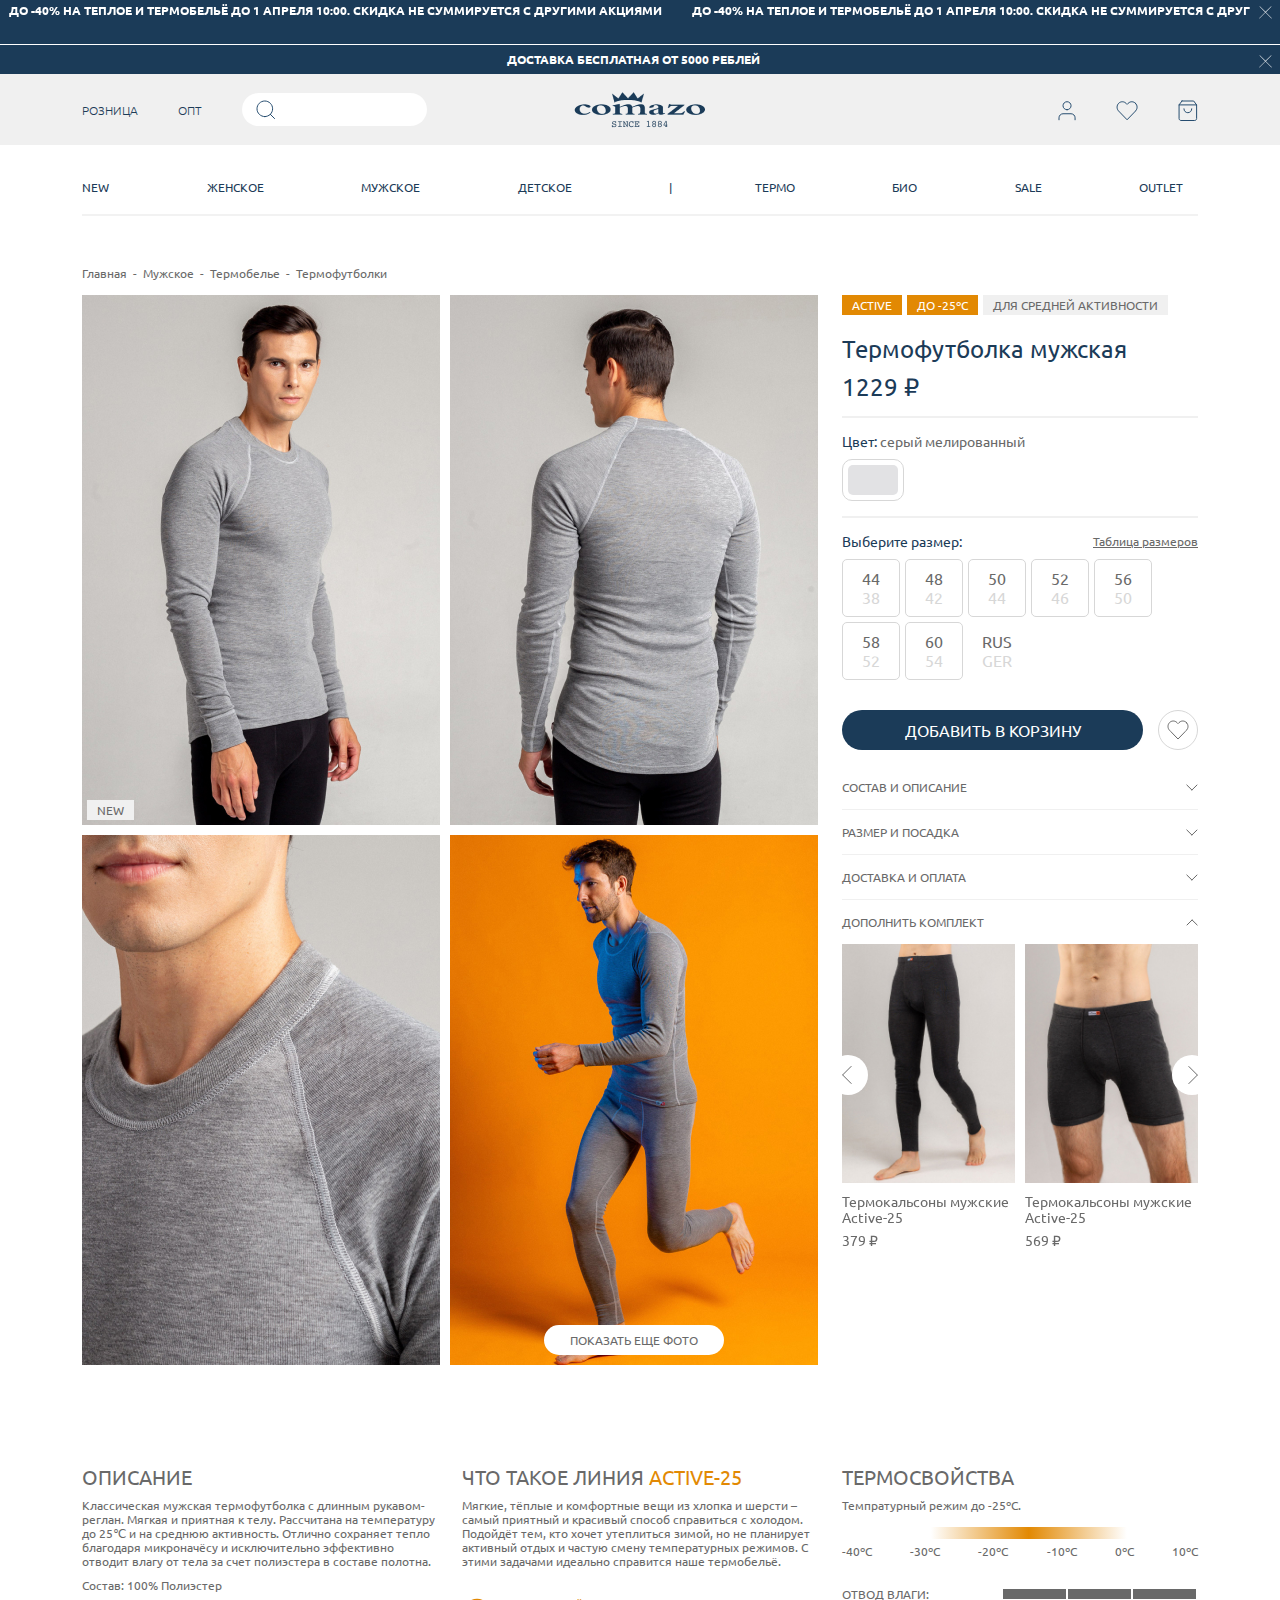
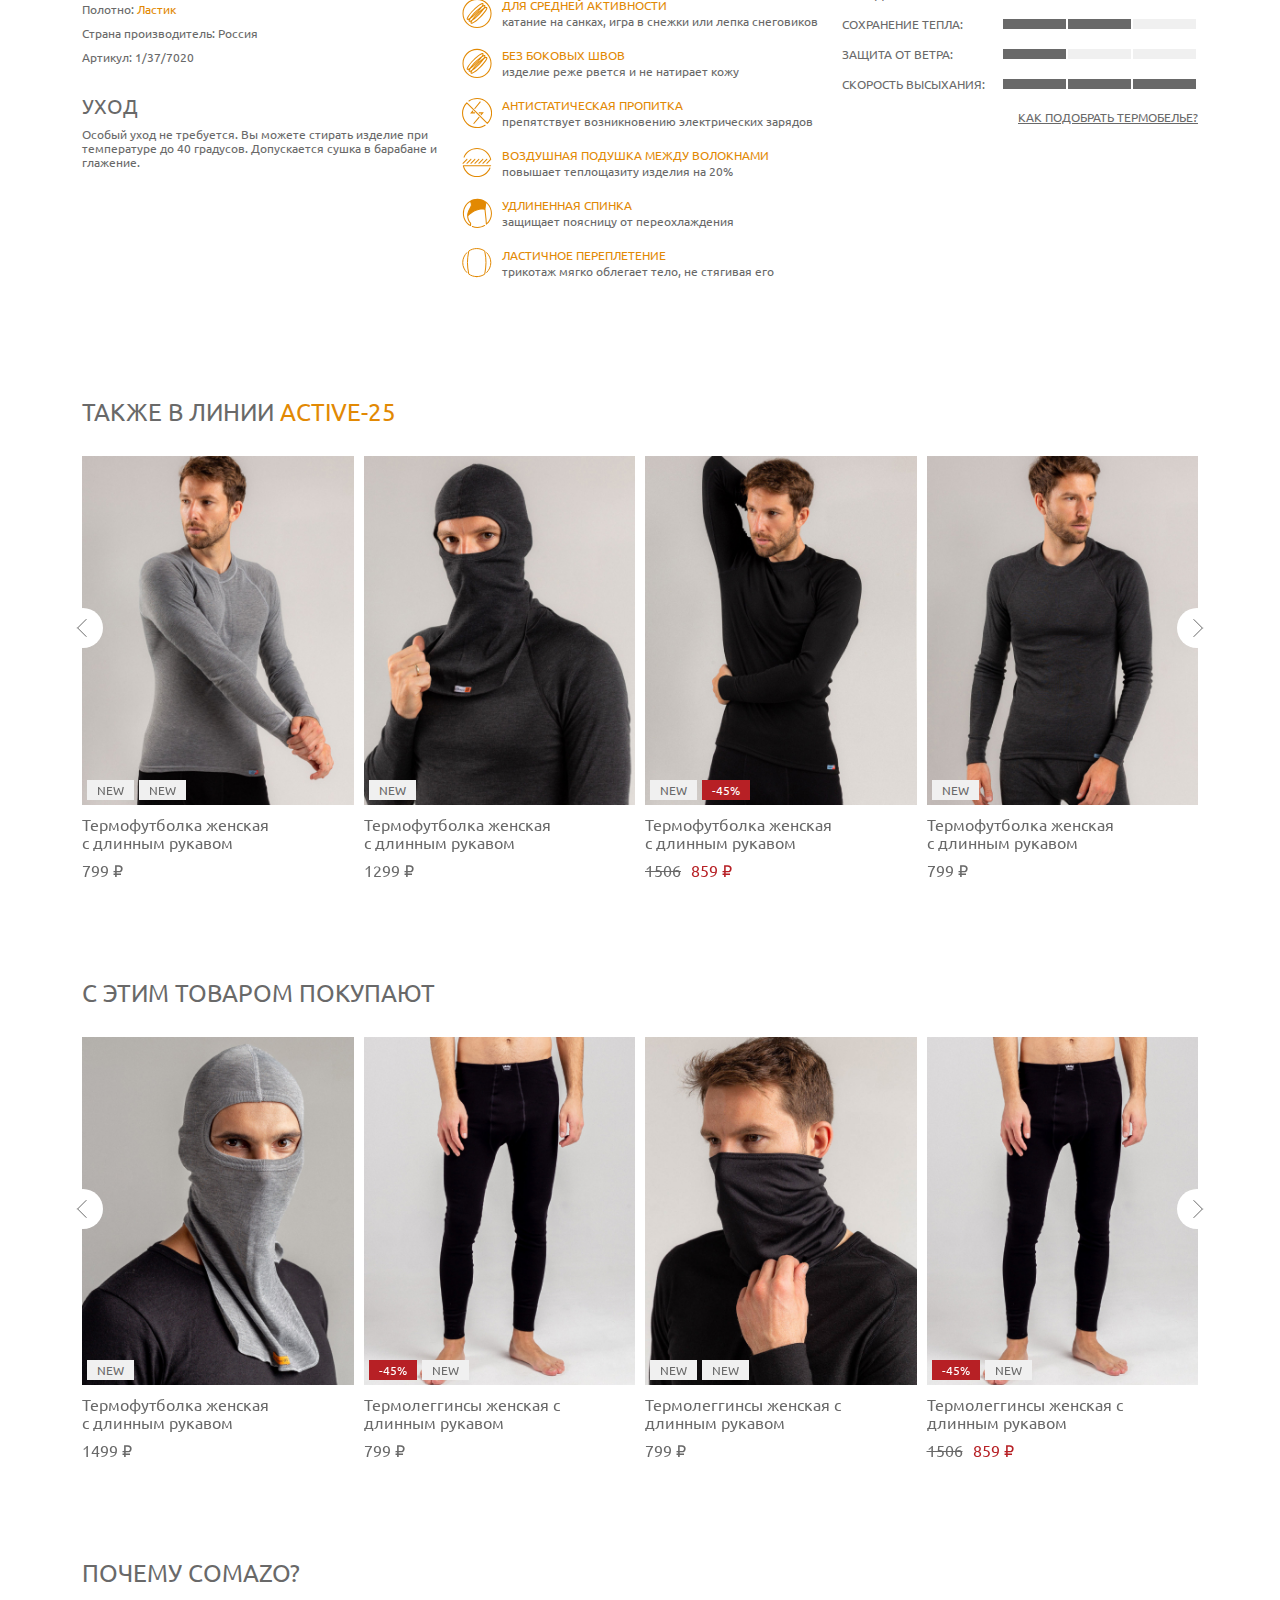
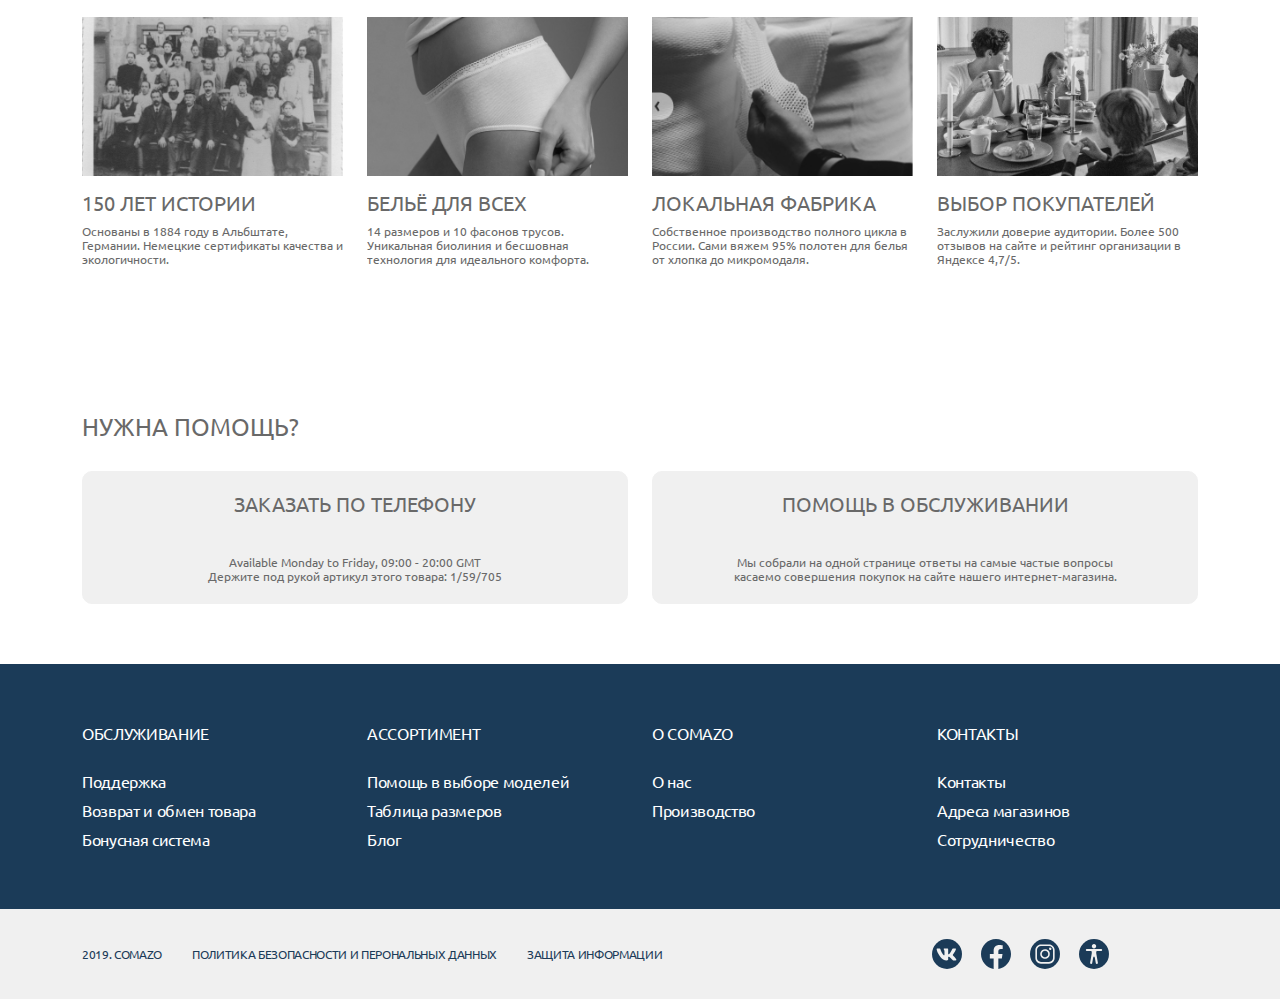
==== commit 280f9114: "popup added" ====
--- a/index.html
+++ b/index.html
@@ -419,7 +419,7 @@
 											<span class="first">60</span>
 											<span class="second">54</span>
 										</a>
-										<a href="#!" class="size-item no-bor">
+										<a href="#!" class="size-item no-bor" data-bs-toggle="modal" data-bs-target="#exampleModal-SelectSize">
 											<span class="first">RUS</span>
 											<span class="second">GER</span>
 										</a>
--- a/css/style.css
+++ b/css/style.css
@@ -349,6 +349,13 @@
 .product-info .info-temprature .temprature-items p {
   text-transform: uppercase;
   line-height: 1;
+  width: 40%;
+}
+.product-info .info-temprature .temprature-items .items-line {
+  width: 60%;
+}
+.product-info .info-temprature .temprature-items .items-line span {
+  width: 100%;
 }
 .product-info .info-temprature .temprature-items {
   display: flex;
@@ -363,7 +370,7 @@
 }
 .product-info .info-temprature .temprature-items .items-line span {
   display: inline-block;
-  width: 72px;
+  width: 100%;
   height: 10px;
   margin-right: 2px;
   background: #F0F0F0;
@@ -1607,6 +1614,12 @@
 
 
 @media only screen and (max-width: 1400px) {
+  .product-info .info-temprature .temprature-items p {
+    width: 46%;
+  }
+  .product-info .info-temprature .temprature-items .items-line {
+    width: 56%;
+  }
   .product-resp .resp-block .resp-img img,
   .product-line .line-block .line-img img,
   .why-sec .why-block img,
@@ -1617,6 +1630,24 @@
 
 
 
+@media only screen and (max-width: 1200px) {
+  .product-info .info-temprature .temprature-items p {
+    width: 54%;
+  }
+  .product-info .info-temprature .temprature-items .items-line {
+    width: 46%;
+  }
+}
+
+
+@media only screen and (max-width: 1045px) {
+  .why-sec .why-slide .col-lg-3 {
+    width: 100%;
+  }
+}
+
+
+
 @media only screen and (max-width: 1025px) {
   .medium{display: block;}
   .pc{display: none;}
@@ -1631,7 +1662,7 @@
     padding-right: 15px;
   }
   .product-sec .product-img img {
-    height: auto;
+    height: 400px;
   }
   .temprature-block,
   .product-info {
@@ -1644,6 +1675,12 @@
   .why-text {
     padding-right: 25px;
   }
+  .product-info .info-temprature .temprature-items p {
+    width: 36%;
+  }
+  .product-info .info-temprature .temprature-items .items-line {
+    width: 64%;
+  }
 }
 
 
@@ -1651,6 +1688,15 @@
 @media only screen and (max-width: 992px) {
   .medium {display: none;}
   .tab {display: block;}
+  .product-sec .product-img img {
+    height: auto;
+  }
+  .product-info .info-temprature .temprature-items p {
+    width: 50%;
+  }
+  .product-info .info-temprature .temprature-items .items-line {
+    width: 50%;
+  }
   header .navbar-expand-lg .navbar-nav {
     flex-direction: row;
   }
@@ -1663,9 +1709,6 @@
   .cart-modal .modal-slide .mSlide-img img {
     height: auto;
   }
-  .product-info .info-temprature .temprature-items .items-line span {
-    width: 54px;
-  }
   .product-sec .product-side .side-tag span {
     white-space: nowrap;
   }
@@ -1684,6 +1727,22 @@
 
 
 @media only screen and (max-width: 767px) {
+  .product-modal .pop-product-side {
+    margin-top: 20px;
+  }
+  .product-sec .product-img {
+    width: 100%;
+  }
+  section {
+    padding-left: 5px;
+    padding-right: 5px;
+  }
+  .product-info .info-temprature .temprature-items p {
+    width: 40%;
+  }
+  .product-info .info-temprature .temprature-items .items-line {
+    width: 60%;
+  }
   .modal-select-size .size-block .size-item {
     width: 60px;
     height: 60px;
@@ -1705,12 +1764,10 @@
   .product-line .line-col .owl-nav button.owl-next {
     right: 0;
   }
+  .why-sec .why-slide.owl-drag,
   .product-resp .owl-drag,
   .product-line .owl-drag {
     overflow: visible;
-  }
-  .product-info .info-temprature .temprature-items p {
-    width: 40%;
   }
   .product-info .info-temprature .temprature-items {
     justify-content: flex-start;
@@ -1821,7 +1878,7 @@
     align-items: flex-start;
   }
   .product-sec .product-col:nth-child(odd) {
-    padding-right: 30px;
+    padding-right: 25px;
   }
   .mob-slide {
     position: relative;
@@ -2067,20 +2124,32 @@
     padding-right: 15px;
   }
   .product-cart .product-col {
-    padding-left: 15px;
-    padding-right: 15px;
-  }
-  .product-line .line-col {
-    padding-left: 20px;
-    padding-right: 20px;
-  }
-}
-
-
-
-
-
-
-
-
-
+    padding-left: 0 !important;
+    padding-right: 0 !important;
+  }
+  .title h2 {
+    margin-bottom: 20px;
+  }
+}
+
+
+@media only screen and (max-width: 420px) {
+  .product-info .info-temprature .temprature-items p {
+    width: 45%;
+  }
+  .product-info .info-temprature .temprature-items .items-line {
+    width: 55%;
+  }
+}
+
+
+@media only screen and (max-width: 375px) {
+  .product-info .info-temprature .temprature-items p {
+    width: 50%;
+  }
+  .product-info .info-temprature .temprature-items .items-line {
+    width: 50%;
+  }
+}
+
+
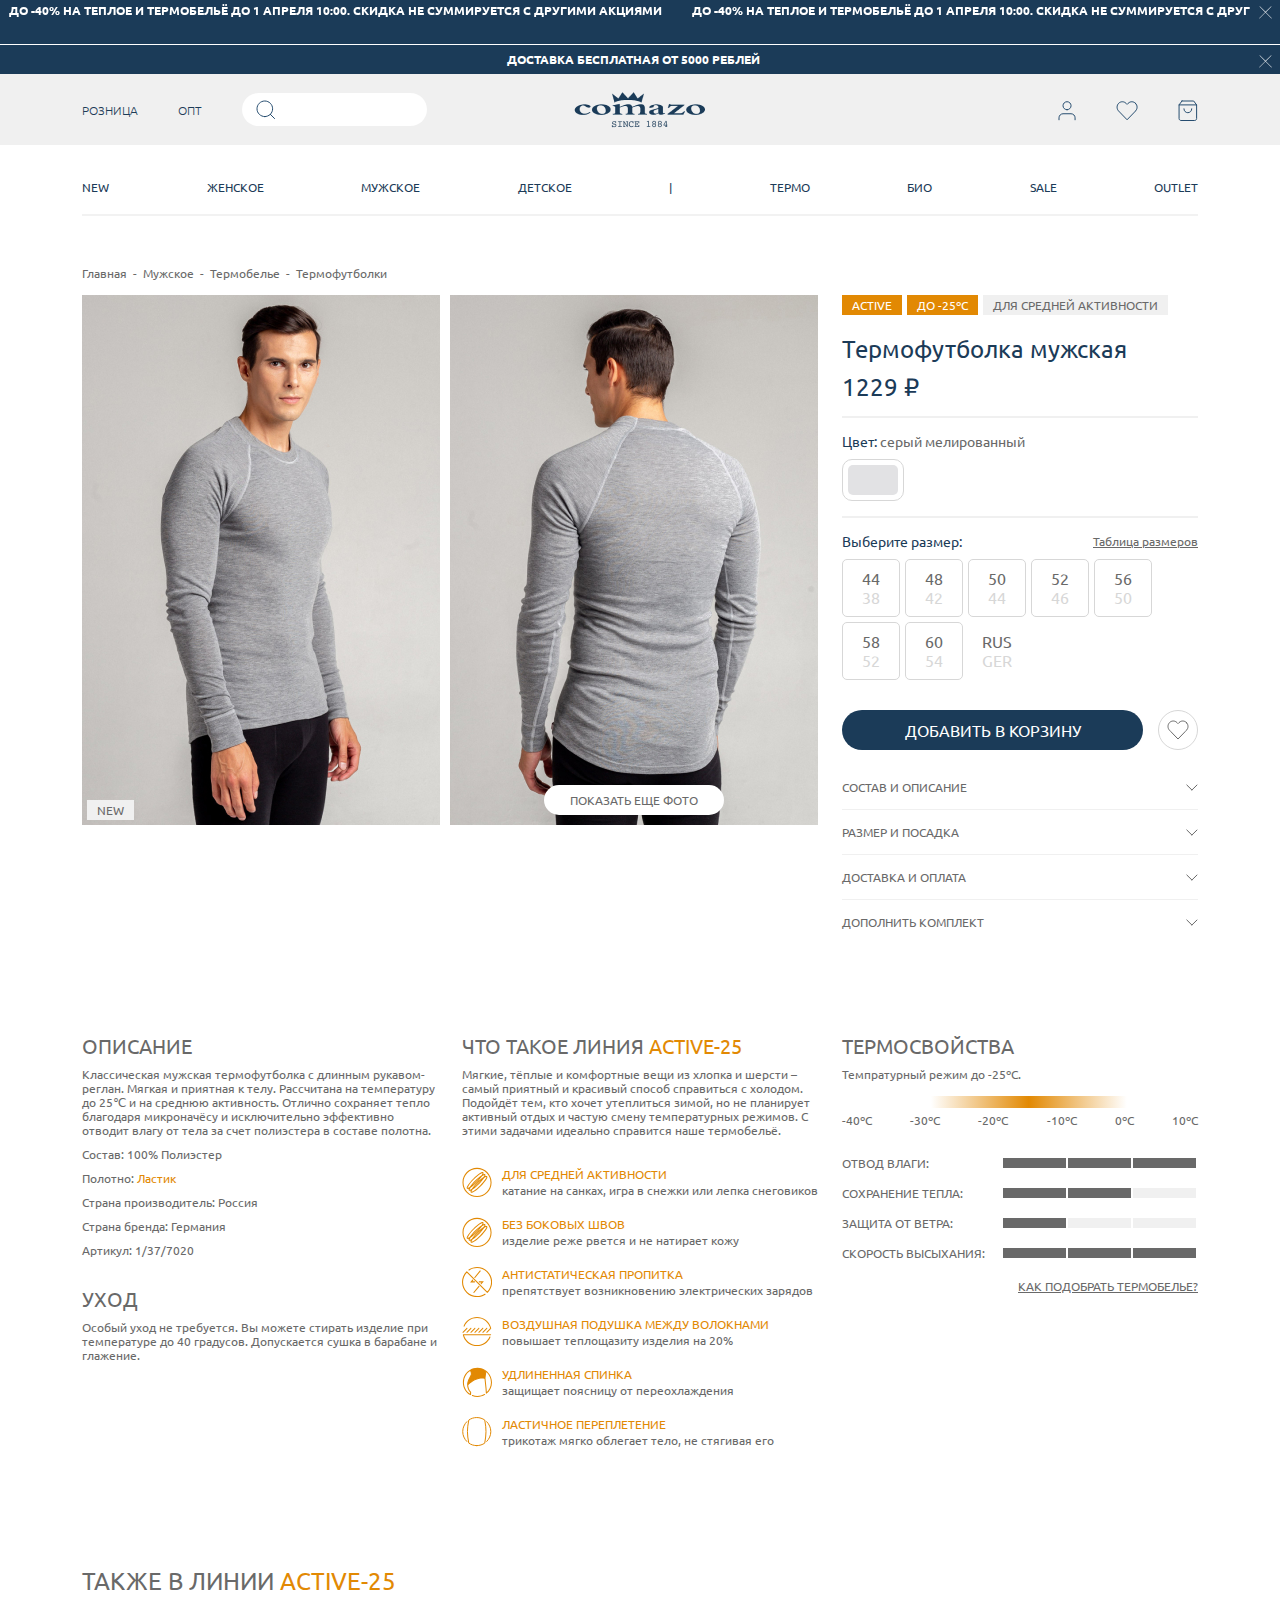
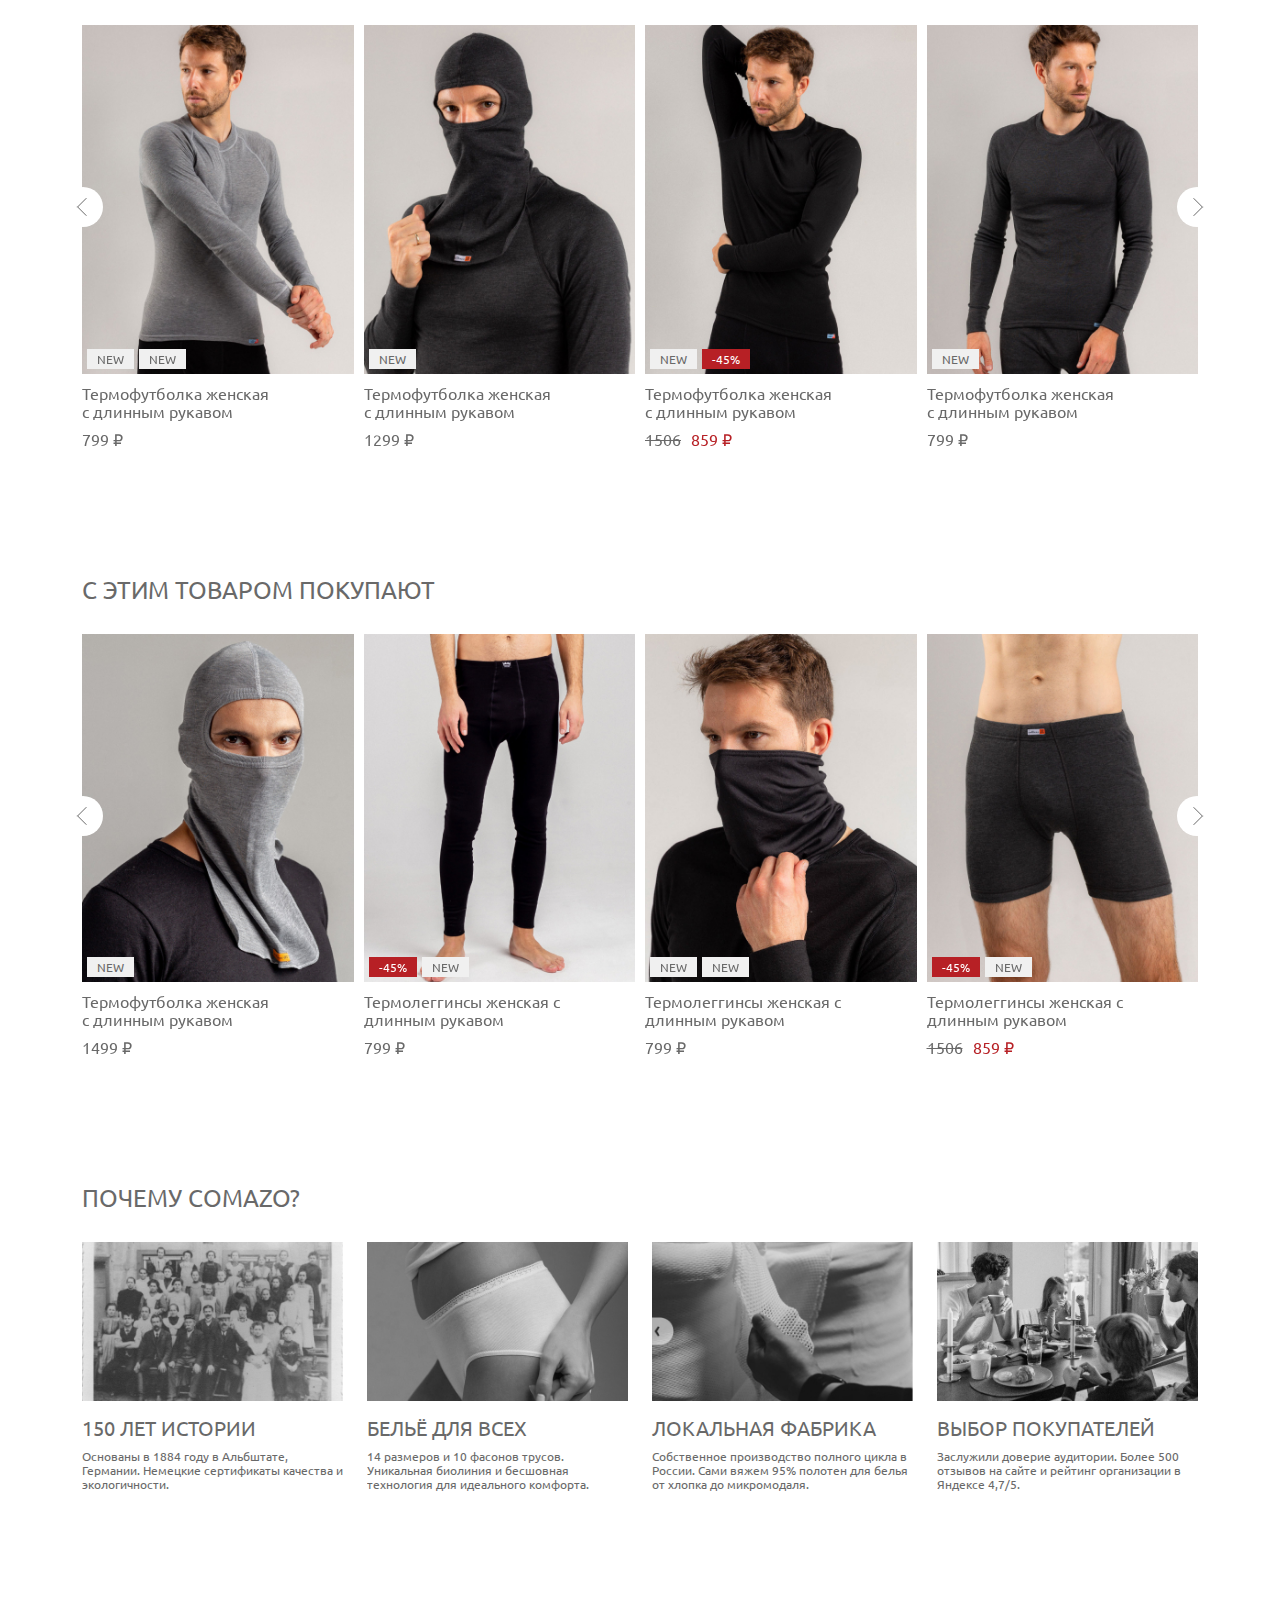
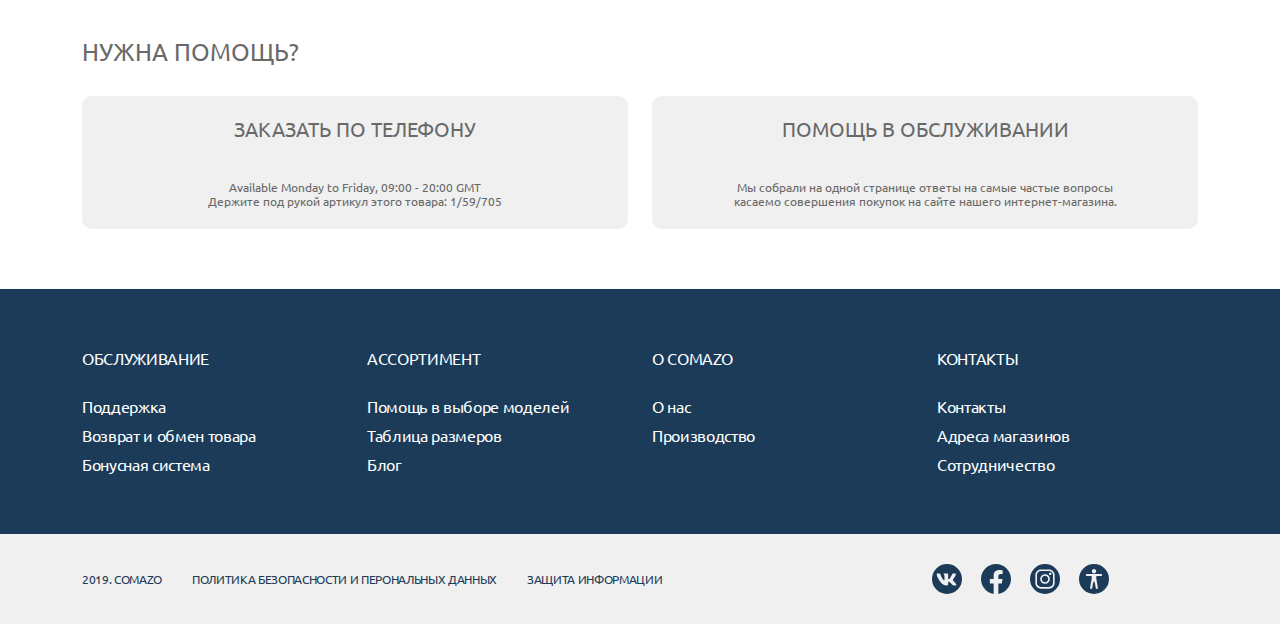
==== commit c3314c98: "changes" ====
--- a/index.html
+++ b/index.html
@@ -10,7 +10,7 @@
 	<title>Document</title>
 </head>
 <body>
-	<div class="wrapper">
+	<div class="wrapper index">
 		
 		<header class="header">
 			<div class="container-fluid">
@@ -238,17 +238,17 @@
 								<div class="col-lg-6 col-12 product-col">
 									<div class="product-img">
 										<img src="images/product-img2.jpg" alt="">
-									</div>
-								</div>
-								<div class="col-lg-6 col-12 product-col">
+										<a href="#!" class="show-more-btn">показать еще фото</a>
+									</div>
+								</div>
+								<div class="col-lg-6 col-12 product-col hide">
 									<div class="product-img">
 										<img src="images/product-img3.jpg" alt="">
 									</div>
 								</div>
-								<div class="col-lg-6 col-12 product-col show-more">
+								<div class="col-lg-6 col-12 product-col hide">
 									<div class="product-img">
 										<img src="images/product-img4.jpg" alt="">
-										<a href="#!" class="show-more-btn">показать еще фото</a>
 									</div>
 								</div>
 							</div>
@@ -476,13 +476,13 @@
 										</div>
 										<div class="accordion-item">
 											<h2 class="accordion-header" id="headingFour">
-											  <button class="accordion-button" type="button" data-bs-toggle="collapse" data-bs-target="#collapseFour" aria-expanded="true" aria-controls="collapseFour">
+											  <button class="accordion-button collapsed" type="button" data-bs-toggle="collapse" data-bs-target="#collapseFour" aria-expanded="false" aria-controls="collapseFour">
 													Дополнить комплект
 												  <img src="images/accordion-arrow.svg" alt="">
 											  </button>
 											</h2>
-											<div id="collapseFour" class="accordion-collapse collapse show" aria-labelledby="headingFour" data-bs-parent="#accordionExample">
-											  <div class="accordion-body">
+											<div id="collapseFour" class="accordion-collapse collapse" aria-labelledby="headingFour" data-bs-parent="#accordionExample">
+											  <div class="accordion-body accordion-slide">
 												<div class="side-slide">
 													<div class="side-slide-item">
 														<div class="side-slide-img">
@@ -660,6 +660,7 @@
 									<p>Состав: <span>100% Полиэстер</span></p>
 									<p>Полотно: <span class="yellow-text">Ластик</span></p>
 									<p>Страна производитель: <span>Россия</span></p>
+									<p>Страна бренда: <span>Германия</span></p>
 									<p>Артикул: <span>1/37/7020</span></p>
 								</div>
 								<div class="info-text">
@@ -789,89 +790,93 @@
 					<div class="row">
 						<div class="col-lg-12 line-col">
 							<div class="line-slide">
-								<div class="line-block">
-									<div class="line-img">
-										<a href="#!" class="fav-icon">
+								<a href="#!" class="line-block" data-bs-toggle="modal" data-bs-target="#exampleModal2">
+									<span class="line-img">
+										<span class="fav-icon">
 											<svg width="32" height="29" viewBox="0 0 32 29" fill="none" xmlns="http://www.w3.org/2000/svg">
 											<path d="M28.6867 3.387C27.9537 2.63025 27.0833 2.02994 26.1254 1.62037C25.1675 1.21081 24.1407 1 23.1038 1C22.0669 1 21.0402 1.21081 20.0822 1.62037C19.1243 2.02994 18.254 2.63025 17.5209 3.387L15.9996 4.95678L14.4783 3.387C12.9976 1.85914 10.9894 1.00079 8.89541 1.00079C6.80142 1.00079 4.79319 1.85914 3.31251 3.387C1.83184 4.91486 1 6.98708 1 9.1478C1 11.3085 1.83184 13.3807 3.31251 14.9086L4.83382 16.4784L15.9996 28L27.1654 16.4784L28.6867 14.9086C29.4201 14.1522 30.0019 13.2541 30.3988 12.2657C30.7957 11.2772 31 10.2178 31 9.1478C31 8.07785 30.7957 7.01838 30.3988 6.02992C30.0019 5.04147 29.4201 4.14339 28.6867 3.387V3.387Z" stroke="white" stroke-linecap="round" stroke-linejoin="round"/>
 											</svg>
-										</a>
+										</span>
 										<img src="images/product-line-img1.jpg" alt="">
-										<div class="line-tags tags">
+										<span class="line-tags tags">
 											<span class="new">new</span>
 											<span class="new">new</span>
-										</div>
-										<a href="#!" class="quick-view" data-bs-toggle="modal" data-bs-target="#exampleModal2">Быстрый просмотр</a>
-									</div>
-									<div class="line-text">
-										<a href="#!">Термофутболка женская <br> с длинным рукавом</a>
-										<div class="line-price">
+										</span>
+										<span class="quick-view">Быстрый просмотр</span>
+									</span>
+									<span class="line-text">
+										<span class="line-name">Термофутболка женская <br> с длинным рукавом</span>
+										<span class="line-price">
 											<span>799 ₽</span>
-										</div>
-									</div>
-								</div>
-								<div class="line-block">
-									<div class="line-img">
-										<a href="#!" class="fav-icon">
+										</span>
+									</span>
+									<span class="line-size">RUS 42, 44, 50, 56</span>
+								</a>
+								<a href="#!" class="line-block" data-bs-toggle="modal" data-bs-target="#exampleModal2">
+									<span class="line-img">
+										<span class="fav-icon">
 											<svg width="32" height="29" viewBox="0 0 32 29" fill="none" xmlns="http://www.w3.org/2000/svg">
 											<path d="M28.6867 3.387C27.9537 2.63025 27.0833 2.02994 26.1254 1.62037C25.1675 1.21081 24.1407 1 23.1038 1C22.0669 1 21.0402 1.21081 20.0822 1.62037C19.1243 2.02994 18.254 2.63025 17.5209 3.387L15.9996 4.95678L14.4783 3.387C12.9976 1.85914 10.9894 1.00079 8.89541 1.00079C6.80142 1.00079 4.79319 1.85914 3.31251 3.387C1.83184 4.91486 1 6.98708 1 9.1478C1 11.3085 1.83184 13.3807 3.31251 14.9086L4.83382 16.4784L15.9996 28L27.1654 16.4784L28.6867 14.9086C29.4201 14.1522 30.0019 13.2541 30.3988 12.2657C30.7957 11.2772 31 10.2178 31 9.1478C31 8.07785 30.7957 7.01838 30.3988 6.02992C30.0019 5.04147 29.4201 4.14339 28.6867 3.387V3.387Z" stroke="white" stroke-linecap="round" stroke-linejoin="round"/>
 											</svg>
-										</a>
+										</span>
 										<img src="images/product-line-img2.jpg" alt="">
-										<div class="line-tags tags">
+										<span class="line-tags tags">
 											<span class="new">new</span>
-										</div>
-										<a href="#!" class="quick-view" data-bs-toggle="modal" data-bs-target="#exampleModal2">Быстрый просмотр</a>
-									</div>
-									<div class="line-text">
-										<a href="#!">Термофутболка женская <br> с длинным рукавом</a>
-										<div class="line-price">
+										</span>
+										<span class="quick-view">Быстрый просмотр</span>
+									</span>
+									<span class="line-text">
+										<span class="line-name">Термофутболка женская <br> с длинным рукавом</span>
+										<span class="line-price">
 											<span>1299 ₽</span>
-										</div>
-									</div>
-								</div>
-								<div class="line-block">
-									<div class="line-img">
-										<a href="#!" class="fav-icon">
+										</span>
+									</span>
+									<span class="line-size">RUS 42, 44, 50, 56</span>
+								</a>
+								<a href="#!" class="line-block" data-bs-toggle="modal" data-bs-target="#exampleModal2">
+									<span class="line-img">
+										<span class="fav-icon">
 											<svg width="32" height="29" viewBox="0 0 32 29" fill="none" xmlns="http://www.w3.org/2000/svg">
 											<path d="M28.6867 3.387C27.9537 2.63025 27.0833 2.02994 26.1254 1.62037C25.1675 1.21081 24.1407 1 23.1038 1C22.0669 1 21.0402 1.21081 20.0822 1.62037C19.1243 2.02994 18.254 2.63025 17.5209 3.387L15.9996 4.95678L14.4783 3.387C12.9976 1.85914 10.9894 1.00079 8.89541 1.00079C6.80142 1.00079 4.79319 1.85914 3.31251 3.387C1.83184 4.91486 1 6.98708 1 9.1478C1 11.3085 1.83184 13.3807 3.31251 14.9086L4.83382 16.4784L15.9996 28L27.1654 16.4784L28.6867 14.9086C29.4201 14.1522 30.0019 13.2541 30.3988 12.2657C30.7957 11.2772 31 10.2178 31 9.1478C31 8.07785 30.7957 7.01838 30.3988 6.02992C30.0019 5.04147 29.4201 4.14339 28.6867 3.387V3.387Z" stroke="white" stroke-linecap="round" stroke-linejoin="round"/>
 											</svg>
-										</a>
+										</span>
 										<img src="images/product-line-img3.jpg" alt="">
-										<div class="line-tags tags">
+										<span class="line-tags tags">
 											<span class="new">new</span>
 											<span class="sale">-45%</span>
-										</div>
-										<a href="#!" class="quick-view" data-bs-toggle="modal" data-bs-target="#exampleModal2">Быстрый просмотр</a>
-									</div>
-									<div class="line-text">
-										<a href="#!">Термофутболка женская <br> с длинным рукавом</a>
-										<div class="line-price">
+										</span>
+										<span class="quick-view">Быстрый просмотр</span>
+									</span>
+									<span class="line-text">
+										<span class="line-name">Термофутболка женская <br> с длинным рукавом</span>
+										<span class="line-price">
 											<del>1506</del>
 											<span class="sale-price">859 ₽</span>
-										</div>
-									</div>
-								</div>
-								<div class="line-block">
-									<div class="line-img">
-										<a href="#!" class="fav-icon">
+										</span>
+									</span>
+									<span class="line-size">RUS 42, 44, 50, 56</span>
+								</a>
+								<a href="#!" class="line-block" data-bs-toggle="modal" data-bs-target="#exampleModal2">
+									<span class="line-img">
+										<span class="fav-icon">
 											<svg width="32" height="29" viewBox="0 0 32 29" fill="none" xmlns="http://www.w3.org/2000/svg">
 											<path d="M28.6867 3.387C27.9537 2.63025 27.0833 2.02994 26.1254 1.62037C25.1675 1.21081 24.1407 1 23.1038 1C22.0669 1 21.0402 1.21081 20.0822 1.62037C19.1243 2.02994 18.254 2.63025 17.5209 3.387L15.9996 4.95678L14.4783 3.387C12.9976 1.85914 10.9894 1.00079 8.89541 1.00079C6.80142 1.00079 4.79319 1.85914 3.31251 3.387C1.83184 4.91486 1 6.98708 1 9.1478C1 11.3085 1.83184 13.3807 3.31251 14.9086L4.83382 16.4784L15.9996 28L27.1654 16.4784L28.6867 14.9086C29.4201 14.1522 30.0019 13.2541 30.3988 12.2657C30.7957 11.2772 31 10.2178 31 9.1478C31 8.07785 30.7957 7.01838 30.3988 6.02992C30.0019 5.04147 29.4201 4.14339 28.6867 3.387V3.387Z" stroke="white" stroke-linecap="round" stroke-linejoin="round"/>
 											</svg>
-										</a>
+										</span>
 										<img src="images/product-line-img4.jpg" alt="">
-										<div class="line-tags tags">
+										<span class="line-tags tags">
 											<span class="new">new</span>
-										</div>
-										<a href="#!" class="quick-view" data-bs-toggle="modal" data-bs-target="#exampleModal2">Быстрый просмотр</a>
-									</div>
-									<div class="line-text">
-										<a href="#!">Термофутболка женская <br> с длинным рукавом</a>
-										<div class="line-price">
+										</span>
+										<span class="quick-view">Быстрый просмотр</span>
+									</span>
+									<span class="line-text">
+										<span class="line-name">Термофутболка женская <br> с длинным рукавом</span>
+										<span class="line-price">
 											<span>799 ₽</span>
-										</div>
-									</div>
-								</div>
+										</span>
+									</span>
+									<span class="line-size">RUS 42, 44, 50, 56</span>
+								</a>
 							</div>
 						</div>
 					</div>
@@ -888,90 +893,94 @@
 					<div class="row">
 						<div class="col-lg-12 resp-col">
 							<div class="resp-slide">
-								<div class="resp-block">
-									<div class="resp-img">
-										<a href="#!" class="fav-icon">
+								<a href="#!" class="resp-block" data-bs-toggle="modal" data-bs-target="#exampleModal2">
+									<span class="resp-img">
+										<span class="fav-icon">
 											<svg width="32" height="29" viewBox="0 0 32 29" fill="none" xmlns="http://www.w3.org/2000/svg">
 											<path d="M28.6867 3.387C27.9537 2.63025 27.0833 2.02994 26.1254 1.62037C25.1675 1.21081 24.1407 1 23.1038 1C22.0669 1 21.0402 1.21081 20.0822 1.62037C19.1243 2.02994 18.254 2.63025 17.5209 3.387L15.9996 4.95678L14.4783 3.387C12.9976 1.85914 10.9894 1.00079 8.89541 1.00079C6.80142 1.00079 4.79319 1.85914 3.31251 3.387C1.83184 4.91486 1 6.98708 1 9.1478C1 11.3085 1.83184 13.3807 3.31251 14.9086L4.83382 16.4784L15.9996 28L27.1654 16.4784L28.6867 14.9086C29.4201 14.1522 30.0019 13.2541 30.3988 12.2657C30.7957 11.2772 31 10.2178 31 9.1478C31 8.07785 30.7957 7.01838 30.3988 6.02992C30.0019 5.04147 29.4201 4.14339 28.6867 3.387V3.387Z" stroke="white" stroke-linecap="round" stroke-linejoin="round"/>
 											</svg>
-										</a>
+										</span>
 										<img src="images/product-resp-img1.jpg" alt="">
 										<div class="resp-tags tags">
 											<span class="new">new</span>
 										</div>
-										<a href="#!" class="quick-view" data-bs-toggle="modal" data-bs-target="#exampleModal2">Быстрый просмотр</a>
-									</div>
-									<div class="resp-text">
-										<a href="#!">Термофутболка женская <br> с длинным рукавом</a>
-										<div class="resp-price">
+										<span class="quick-view">Быстрый просмотр</span>
+									</span>
+									<span class="resp-text">
+										<span class="resp-name">Термофутболка женская <br> с длинным рукавом</span>
+										<span class="resp-price">
 											<span>1499 ₽</span>
-										</div>
-									</div>
-								</div>
-								<div class="resp-block">
-									<div class="resp-img">
-										<a href="#!" class="fav-icon">
+										</span>
+									</span>
+									<span class="resp-size">RUS 42, 44, 50, 56</span>
+								</a>
+								<a href="#!" class="resp-block" data-bs-toggle="modal" data-bs-target="#exampleModal2">
+									<span class="resp-img">
+										<span class="fav-icon">
 											<svg width="32" height="29" viewBox="0 0 32 29" fill="none" xmlns="http://www.w3.org/2000/svg">
 											<path d="M28.6867 3.387C27.9537 2.63025 27.0833 2.02994 26.1254 1.62037C25.1675 1.21081 24.1407 1 23.1038 1C22.0669 1 21.0402 1.21081 20.0822 1.62037C19.1243 2.02994 18.254 2.63025 17.5209 3.387L15.9996 4.95678L14.4783 3.387C12.9976 1.85914 10.9894 1.00079 8.89541 1.00079C6.80142 1.00079 4.79319 1.85914 3.31251 3.387C1.83184 4.91486 1 6.98708 1 9.1478C1 11.3085 1.83184 13.3807 3.31251 14.9086L4.83382 16.4784L15.9996 28L27.1654 16.4784L28.6867 14.9086C29.4201 14.1522 30.0019 13.2541 30.3988 12.2657C30.7957 11.2772 31 10.2178 31 9.1478C31 8.07785 30.7957 7.01838 30.3988 6.02992C30.0019 5.04147 29.4201 4.14339 28.6867 3.387V3.387Z" stroke="white" stroke-linecap="round" stroke-linejoin="round"/>
 											</svg>
-										</a>
+										</span>
 										<img src="images/product-resp-img2.jpg" alt="">
 										<div class="resp-tags tags">
 											<span class="sale">-45%</span>
 											<span class="new">new</span>
 										</div>
-										<a href="#!" class="quick-view" data-bs-toggle="modal" data-bs-target="#exampleModal2">Быстрый просмотр</a>
-									</div>
-									<div class="resp-text">
-										<a href="#!">Термолеггинсы женская с длинным рукавом</a>
-										<div class="resp-price">
+										<span class="quick-view">Быстрый просмотр</span>
+									</span>
+									<span class="resp-text">
+										<span class="resp-name">Термолеггинсы женская с длинным рукавом</span>
+										<span class="resp-price">
 											<span>799 ₽</span>
-										</div>
-									</div>
-								</div>
-								<div class="resp-block">
-									<div class="resp-img">
-										<a href="#!" class="fav-icon">
+										</span>
+									</span>
+									<span class="resp-size">RUS 42, 44, 50, 56</span>
+								</a>
+								<a href="#!" class="resp-block" data-bs-toggle="modal" data-bs-target="#exampleModal2">
+									<span class="resp-img">
+										<span class="fav-icon">
 											<svg width="32" height="29" viewBox="0 0 32 29" fill="none" xmlns="http://www.w3.org/2000/svg">
 											<path d="M28.6867 3.387C27.9537 2.63025 27.0833 2.02994 26.1254 1.62037C25.1675 1.21081 24.1407 1 23.1038 1C22.0669 1 21.0402 1.21081 20.0822 1.62037C19.1243 2.02994 18.254 2.63025 17.5209 3.387L15.9996 4.95678L14.4783 3.387C12.9976 1.85914 10.9894 1.00079 8.89541 1.00079C6.80142 1.00079 4.79319 1.85914 3.31251 3.387C1.83184 4.91486 1 6.98708 1 9.1478C1 11.3085 1.83184 13.3807 3.31251 14.9086L4.83382 16.4784L15.9996 28L27.1654 16.4784L28.6867 14.9086C29.4201 14.1522 30.0019 13.2541 30.3988 12.2657C30.7957 11.2772 31 10.2178 31 9.1478C31 8.07785 30.7957 7.01838 30.3988 6.02992C30.0019 5.04147 29.4201 4.14339 28.6867 3.387V3.387Z" stroke="white" stroke-linecap="round" stroke-linejoin="round"/>
 											</svg>
-										</a>
+										</span>
 										<img src="images/product-resp-img3.jpg" alt="">
 										<div class="resp-tags tags">
 											<span class="new">new</span>
 											<span class="new">new</span>
 										</div>
-										<a href="#!" class="quick-view" data-bs-toggle="modal" data-bs-target="#exampleModal2">Быстрый просмотр</a>
-									</div>
-									<div class="resp-text">
-										<a href="#!">Термолеггинсы женская с длинным рукавом</a>
-										<div class="resp-price">
+										<span class="quick-view" data-bs-toggle="modal" data-bs-target="#exampleModal2">Быстрый просмотр</span>
+									</span>
+									<span class="resp-text">
+										<span class="resp-name">Термолеггинсы женская с длинным рукавом</span>
+										<span class="resp-price">
 											<span>799 ₽</span>
-										</div>
-									</div>
-								</div>
-								<div class="resp-block">
-									<div class="resp-img">
-										<a href="#!" class="fav-icon">
+										</span>
+									</span>
+									<span class="resp-size">RUS 42, 44, 50, 56</span>
+								</a>
+								<a href="#!" class="resp-block" data-bs-toggle="modal" data-bs-target="#exampleModal2">
+									<span class="resp-img">
+										<span class="fav-icon">
 											<svg width="32" height="29" viewBox="0 0 32 29" fill="none" xmlns="http://www.w3.org/2000/svg">
 											<path d="M28.6867 3.387C27.9537 2.63025 27.0833 2.02994 26.1254 1.62037C25.1675 1.21081 24.1407 1 23.1038 1C22.0669 1 21.0402 1.21081 20.0822 1.62037C19.1243 2.02994 18.254 2.63025 17.5209 3.387L15.9996 4.95678L14.4783 3.387C12.9976 1.85914 10.9894 1.00079 8.89541 1.00079C6.80142 1.00079 4.79319 1.85914 3.31251 3.387C1.83184 4.91486 1 6.98708 1 9.1478C1 11.3085 1.83184 13.3807 3.31251 14.9086L4.83382 16.4784L15.9996 28L27.1654 16.4784L28.6867 14.9086C29.4201 14.1522 30.0019 13.2541 30.3988 12.2657C30.7957 11.2772 31 10.2178 31 9.1478C31 8.07785 30.7957 7.01838 30.3988 6.02992C30.0019 5.04147 29.4201 4.14339 28.6867 3.387V3.387Z" stroke="white" stroke-linecap="round" stroke-linejoin="round"/>
 											</svg>
-										</a>
-										<img src="images/product-resp-img2.jpg" alt="">
+										</span>
+										<img src="images/product-resp-img4.jpg" alt="">
 										<div class="resp-tags tags">
 											<span class="sale">-45%</span>
 											<span class="new">new</span>
 										</div>
-										<a href="#!" class="quick-view" data-bs-toggle="modal" data-bs-target="#exampleModal2">Быстрый просмотр</a>
-									</div>
-									<div class="resp-text">
-										<a href="#!">Термолеггинсы женская с длинным рукавом</a>
-										<div class="resp-price">
+										<span class="quick-view">Быстрый просмотр</span>
+									</span>
+									<span class="resp-text">
+										<span class="resp-name">Термолеггинсы женская с длинным рукавом</span>
+										<span class="resp-price">
 											<del>1506</del>
 											<span class="sale-price">859 ₽</span>
-										</div>
-									</div>
-								</div>
+										</span>
+									</span>
+									<span class="resp-size">RUS 42, 44, 50, 56</span>
+								</a>
 							</div>
 						</div>
 					</div>
@@ -1241,10 +1250,10 @@
 							</div>
 						</div>
 					</div>
-					<div class="cart-modal-btns">
-						<a href="#!" class="transparent-btn">продолжить покупки</a>
-						<a href="#!" class="blue-btn">Перейти в корзину</a>
-					</div>
+				</div>
+				<div class="cart-modal-btns">
+					<a href="#!" class="transparent-btn">продолжить покупки</a>
+					<a href="#!" class="blue-btn">Перейти в корзину</a>
 				</div>
 			</div>
 		</div>
@@ -1280,8 +1289,8 @@
 								</div>
 							</div>
 						</div>
-						<div class="col-lg-6">
-							<div class="pop-product-side">
+						<div class="col-lg-6 popup-col-right">
+							<div class="pop-product-side for-scroll">
 								<div class="pop-side-tag">
 									<span class="red">Warm</span>
 									<span class="light-gray">с шерстью</span>
@@ -1369,12 +1378,39 @@
 											  </div>
 											</div>
 										</div>
-									</div>
-								</div>
-								<div class="pop-link">
-									<a href="#!" class="more-info">Больше информации о товаре</a>
-								</div>
-							</div>
+										<div class="accordion-item">
+											<h2 class="accordion-header" id="headingItem3">
+											  <button class="accordion-button collapsed" type="button" data-bs-toggle="collapse" data-bs-target="#collapseItem3" aria-expanded="false" aria-controls="collapseItem3">
+													Посадка и Размер 3
+												  <img src="images/accordion-arrow.svg" alt="">
+											  </button>
+											</h2>
+											<div id="collapseItem3" class="accordion-collapse collapse" aria-labelledby="headingItem3" data-bs-parent="#accordionPopup">
+											  <div class="accordion-body">
+												3
+											  </div>
+											</div>
+										</div>
+										<div class="accordion-item">
+											<h2 class="accordion-header" id="headingItem4">
+											  <button class="accordion-button collapsed" type="button" data-bs-toggle="collapse" data-bs-target="#collapseItem4" aria-expanded="false" aria-controls="collapseItem4">
+													Размер и посадка 4
+												  <img src="images/accordion-arrow.svg" alt="">
+											  </button>
+											</h2>
+											<div id="collapseItem4" class="accordion-collapse collapse" aria-labelledby="headingItem4" data-bs-parent="#accordionPopup">
+											  <div class="accordion-body">
+												4
+											  </div>
+											</div>
+										</div>
+									</div>
+								</div>
+							</div>
+						</div>
+
+						<div class="pop-link">
+							<a href="#!" class="more-info">Больше информации о товаре</a>
 						</div>
 					</div>
 				</div>
@@ -1406,9 +1442,26 @@
 									<img src="images/size-popup-img2.jpg" alt="">
 								</div>
 								<div class="determine-size">
-									<div class="determine-in">
+									<div class="determine-in pc">
 										<p>Как определить размер? <img src="images/accordion-arrow.svg" alt="" class="mob"></p>
 										<span>Сантиметровая лента должна плотно прилегать к телу, но не перетягивать его. Измерьте обхват груди по наиболее выступающим точкам, пропустив ленту под подмышечными впадинами. Обхват талии измеряется по самой узкой части тела, проходя через самую выступающую точку живота. Измерьте обхват бедер по наиболее выступающим точкам ягодиц.</span>
+									</div>
+
+									<div class="determine-in mob">
+										<div class="accordion" id="modal-accordion">
+											<div class="accordion-item">
+											  <h2 class="accordion-header" id="headingModal">
+												<button class="accordion-button" type="button" data-bs-toggle="collapse" data-bs-target="#collapseDetermine" aria-expanded="true" aria-controls="collapseDetermine">
+													<p>Как определить размер? <img src="images/accordion-arrow.svg" alt="" class="mob"></p>
+												</button>
+											  </h2>
+											  <div id="collapseDetermine" class="accordion-collapse collapse show" aria-labelledby="headingModal" data-bs-parent="#accordionExample">
+												<div class="accordion-body">
+													<span>Сантиметровая лента должна плотно прилегать к телу, но не перетягивать его. Измерьте обхват груди по наиболее выступающим точкам, пропустив ленту под подмышечными впадинами. Обхват талии измеряется по самой узкой части тела, проходя через самую выступающую точку живота. Измерьте обхват бедер по наиболее выступающим точкам ягодиц.</span>
+												</div>
+											  </div>
+											</div>
+										</div>
 									</div>
 									<span>Если товары вам не подойдут, их можно легко вернуть. Подробнее про <a href="#!">условия возврата.</a></span>
 								</div>
@@ -1435,7 +1488,6 @@
 					<div class="pop-select-size">
 						<div class="size-text">
 							<p>Выберите размер:</p>
-							<a href="#!" data-bs-toggle="modal" data-bs-target="#exampleModal-SelectSize">Таблица размеров</a>
 						</div>
 						<div class="size-block">
 							<a href="#!" class="size-item">
--- a/css/style.css
+++ b/css/style.css
@@ -24,11 +24,14 @@
 input:focus {
   outline: none !important;
 }
-a:active,
+a:active {
+  outline: 0;
+  outline: none !important;
+  border: none;
+}
 a:focus {
   outline: 0;
   outline: none !important;
-  border: none;
 }
 a:-webkit-any-link:focus-visible {
   outline-offset: unset;
@@ -86,10 +89,16 @@
   color: #000;
 }
 /* ========== End Breadcrumbs ============== */
-main {
+/* ========== colors ============== */
+.white {background: #fff;}
+.black {background: #000;}
+.light {background: #F3F0EC;}
+.dark-gray {background: #696969;}
+.color-blue {background: #254C6F;}
+/* ========== end colors ============== */
+.index main {
   padding-top: 50px;
 }
-
 
 .header-top {
   background: #1B3B58;
@@ -199,17 +208,41 @@
 }
 /* //////////// */
 header .navbar {
+  padding: 0;
+  border-bottom: 2px solid #F2F2F2;
+}
+header .navbar .navbar-nav .nav-link {
   padding: 35px 0 20px;
-  border-bottom: 2px solid #F2F2F2;
-}
-header .navbar .navbar-nav .nav-link {
-  padding: 0;
   font-size: 12px;
   line-height: 14px;
   color: #1B3B58;
   text-transform: uppercase;
-}
-header .navbar .navbar-nav .nav-link img {opacity: 0;}
+  position: relative;
+  transition: .4s all ease;
+}
+header .navbar .navbar-nav .nav-link::after {
+  content: "";
+  display: block;
+  width: 100%;
+  height: 0;
+  background: #1B3B58;
+  position: absolute;
+  bottom: -3px;
+  left: -2px;
+  opacity: 0;
+  transition: .4s all ease;
+}
+header .navbar .navbar-nav .nav-link.active::after,
+header .navbar .navbar-nav .nav-link:focus::after,
+header .navbar .navbar-nav .nav-link:active::after,
+header .navbar .navbar-nav .nav-link:hover::after {
+  opacity: 1;
+  height: 2px;
+}
+header .navbar .navbar-nav .slash .nav-link::after {
+  content: none;
+}
+header .navbar .navbar-nav .nav-link img {display: none;}
 header .navbar-expand-lg .navbar-nav {
   justify-content: space-between;
   width: 100%;
@@ -227,6 +260,9 @@
 }
 .product-sec .product-col:nth-child(even) {
   padding-left: 0;
+}
+.product-sec .product-col.hide {
+  display: none;
 }
 .product-sec .product-img {
   margin-bottom: 10px;
@@ -256,9 +292,8 @@
   height: 30px;
   text-align: center;
 }
-.product-sec .product-img .show-more-btn:hover {
-  background: #696969;
-  color: #fff;
+.product-sec .product-img .show-more-btn.hide {
+  display: none;
 }
 /* //////// */
 .product-info {
@@ -624,7 +659,7 @@
 .product-sec .accordion-button::after {
   content: none;
 }
-.product-sec .side-slide {
+.product-sec .accordion-slide {
   position: relative;
 }
 .product-sec .side-slide .side-slide-img {
@@ -661,17 +696,17 @@
 }
 .product-sec .side-slide .owl-nav button {
   position: absolute;
-  top: 36%;
+  top: 33%;
   padding: 0;
   border: none;
   background: transparent;
   border-radius: 50%;
 }
 .product-sec .side-slide .owl-nav button.owl-prev {
-  left: -14px;
+  left: -18px;
 }
 .product-sec .side-slide .owl-nav button.owl-next {
-  right: -14px;
+  right: -18px;
 }
 
 /* /////////// */
@@ -691,6 +726,9 @@
 
 .product-line .line-col {
   position: relative;
+}
+.product-line .line-block {
+  display: block;
 }
 .product-line .line-col .owl-nav button {
   position: absolute;
@@ -707,12 +745,12 @@
   right: -7px;
 }
 .product-line .line-block .line-img {
+  display: block;
   position: relative;
   margin-bottom: 10px;
 }
 .product-line .line-block .line-img img {
   width: 100%;
-  height: 380px;
 }
 .line-img .fav-icon {
   position: absolute;
@@ -760,17 +798,30 @@
   color: #fff;
 }
 /* =============== */
-.product-line .line-block .line-text a {
+.product-line .line-block .line-text .line-name {
+  display: block;
   font-size: 16px;
   line-height: 18px;
   color: #696969;
   margin-bottom: 10px;
 }
-.product-line .line-block .line-text a:hover {
-  color: #B72025;
+.product-line span {
+  transition: .3s all ease;
+}
+.product-line .line-block .line-size {
+  display: block;
+  margin-top: 10px;
+  font-size: 16px;
+  line-height: 18px;
+  text-transform: uppercase;
+  color: #696969;
+  opacity: 0;
+}
+.product-line .line-block:hover .line-size {
+  opacity: 1;
 }
 .product-line .line-block .line-price del,
-.product-line .line-block .line-text span {
+.product-line .line-block .line-price span {
   display: block;
   font-size: 16px;
   line-height: 18px;
@@ -805,30 +856,49 @@
 .product-resp .resp-col .owl-nav button.owl-next {
   right: -7px;
 }
+.product-resp span {
+  transition: .3s all ease;
+}
+.product-resp .resp-block .resp-size {
+  display: block;
+  margin-top: 10px;
+  font-size: 16px;
+  line-height: 18px;
+  text-transform: uppercase;
+  color: #696969;
+  opacity: 0;
+}
+.product-resp .resp-block:hover .resp-size {
+  opacity: 1;
+}
+.product-resp .resp-block {
+  display: block;
+}
 .product-resp .resp-block .resp-img {
+  display: block;
   position: relative;
   margin-bottom: 10px;
   overflow: hidden;
 }
 .product-resp .resp-block .resp-img img {
   width: 100%;
-  height: 380px;
-}
-.product-resp .resp-block .resp-text a {
-  font-size: 16px;
-  line-height: 18px;
-  color: #696969;
-  margin-bottom: 10px;
-}
-.product-resp .resp-block .resp-text a:hover {
-  color: #B72025;
-}
-.product-resp .resp-block .resp-price del,
-.product-resp .resp-block .resp-text span {
+}
+.product-resp .resp-block .resp-text .resp-name {
   display: block;
   font-size: 16px;
   line-height: 18px;
   color: #696969;
+  margin-bottom: 10px;
+}
+.product-resp .resp-block .resp-text a:hover {
+  color: #B72025;
+}
+.product-resp .resp-block .resp-price del,
+.product-resp .resp-block .resp-price span {
+  display: inline-block;
+  font-size: 16px;
+  line-height: 18px;
+  color: #696969;
 }
 .product-resp .resp-block .resp-price {
   display: flex;
@@ -838,6 +908,7 @@
   color: #B72025;
   margin-left: 10px;
 }
+/* /// */
 .resp-img .fav-icon {
   position: absolute;
   top: 12px;
@@ -864,7 +935,7 @@
   bottom: 0;
   left: 0;
   background: #fff;
-  padding: 6px 0;
+  padding: 8px 0 6px 0;
   opacity: 0;
 }
 .product-resp .resp-block:hover .resp-img .quick-view {
@@ -876,7 +947,12 @@
 }
 .why-sec .why-block img {
   width: 100%;
-  height: 180px;
+  -webkit-filter: grayscale(100%);
+  filter: grayscale(100%);
+}
+.why-sec .why-block:hover img {
+  -webkit-filter: grayscale(0%);
+  filter: grayscale(0%);
 }
 .why-sec .why-block h5 {
   margin: 15px 0 10px;
@@ -962,6 +1038,701 @@
   color: #696969;
 
 }
+/* ========================= New page catalog ===================================== */
+.catalog-sec {
+  padding-top: 40px;
+}
+.pr-0 {padding-right: 0;}
+.pl-0 {padding-left: 0;}
+
+.catalog-sec .cat-main-banner {
+  height: 100%;
+}
+.catalog-sec .catalog-main-left {
+  display: flex;
+  align-items: center;
+  flex-direction: column;
+  justify-content: center;
+  padding: 60px;
+  text-align: center;
+  background-color: #C3CBCB;
+  position: relative;
+}
+.cat-tag {
+  position: absolute;
+  right: 20px;
+  bottom: 20px;
+  font-size: 12px;
+  line-height: 14px;
+  color: #FFFFFF;
+}
+.catalog-sec .catalog-main-left h1 {
+  font-size: 48px;
+  line-height: 55px;
+  text-align: center;
+  text-transform: uppercase;
+  color: #FFFFFF;
+}
+.catalog-sec .catalog-main-left .view-btn {
+  font-size: 16px;
+  line-height: 0px;
+  text-align: center;
+  text-transform: uppercase;
+  color: #FFFFFF;
+  padding: 20px 54px;
+  margin-top: 40px;
+  border: 1px solid #F0F0F0;
+  border-radius: 25px;
+}
+.catalog-sec .catalog-main-left .view-btn:hover {
+  background: #fff;
+  color: #1B3B58;
+}
+.catalog-sec .catalog-main-right img {
+  width: 100%;
+  height: 100%;
+  object-fit: cover;
+}
+/* // */
+.catalog-sec .catalog-collection {
+  display: flex;
+  align-items: flex-start;
+  justify-content: space-between;
+}
+.catalog-sec .cat-col-item {
+  display: block;
+  margin-right: 10px;
+  width: 100%;
+  text-align: center;
+  margin-top: 10px;
+}
+.catalog-sec .cat-col-item:last-child {
+  margin-right: 0;
+}
+.catalog-sec .cat-col-item img {
+  width: 100%;
+}
+.catalog-sec .cat-col-item .cat-col-item-img {
+  overflow: hidden;
+}
+.catalog-sec .cat-col-item:hover .cat-col-item-img img {
+  transform: scale(1.05);
+}
+.catalog-sec .cat-col-item:hover span {
+  color: #B72025;
+  opacity: 1;
+}
+.catalog-sec .cat-col-item span {
+  display: block;
+  margin-top: 10px;
+  font-size: 12px;
+  line-height: 14px;
+  color: #696969;
+}
+/* /// */
+.catalog-main {
+  padding-top: 100px;
+  padding-bottom: 45px;
+}
+.catalog-main .bread-crumbs {
+  margin-bottom: 0;
+  padding-bottom: 34px;
+  border-bottom: 1px solid #F0F0F0;
+}
+.catalog-main .accordion-button:focus{
+  border: none;
+  box-shadow: none;
+  background: transparent;
+}
+.catalog-main .accordion-item {
+  border: none;
+  border-bottom: 1px solid #F0F0F0;
+}
+.catalog-main .accordion-item:last-child {
+  border: none;
+}
+.catalog-main .accordion-button {
+  padding: 15px 0;
+  font-size: 12px;
+  line-height: 14px;
+  text-transform: uppercase;
+  color: #696969;
+}
+.catalog-main .accordion-button img {
+  margin-left: auto;
+}
+.catalog-main .accordion-button[aria-expanded="true"] img {
+  transform: rotate(180deg);
+}
+.catalog-main .accordion-button:not(.collapsed) {
+  color: #696969;
+  box-shadow: none;
+  background: transparent;
+}
+.catalog-main .accordion-body {
+  padding: 0 0 10px;
+  font-size: 14px;
+}
+.catalog-main .accordion-button::after {
+  content: none;
+}
+/* ///////// */
+
+.catalog-main .catalog-filter .filter-line {
+  display: flex;
+  flex-direction: column;
+  align-items: flex-start;
+}
+.catalog-main .catalog-filter .filter-line .line-items {
+  display: inline-block;
+  font-size: 12px;
+  line-height: 0px;
+  text-transform: uppercase;
+  color: #696969;
+
+  border: 1px solid #D7D7D7;
+  width: 100%;
+  margin-bottom: 5px;
+  padding: 15px 10px;
+}
+.catalog-main .catalog-filter .filter-line .line-items:hover {
+  border-color: #8AC44B;
+}
+.catalog-main .catalog-filter .filter-line .line-items.active,
+.catalog-main .catalog-filter .filter-line .line-items:active {
+  background-color: #1B3B58;
+  color: #fff;
+  border-color: #696969;
+}
+/* // */
+.catalog-main .catalog-filter .fSize-col {
+  text-align: center;
+}
+.catalog-main .catalog-filter .fSize-col:nth-child(odd){
+  padding-right: 2.5px;
+}
+.catalog-main .catalog-filter .fSize-col:nth-child(even) {
+  padding-left: 2.5px;
+}
+.catalog-main .catalog-filter .fSize-col .fSize-items {
+  font-size: 12px;
+  line-height: 0px;
+  text-transform: uppercase;
+  color: #696969;
+  padding: 15px 10px;
+  width: 100%;
+  border: 1px solid #D7D7D7;
+  margin-bottom: 5px;
+}
+.catalog-main .catalog-filter .fSize-col .fSize-items:hover {
+  border-color: #8AC44B;
+}
+.catalog-main .catalog-filter .fSize-col .fSize-items.active,
+.catalog-main .catalog-filter .fSize-col .fSize-items:active {
+  background-color: #1B3B58;
+  color: #fff;
+  border-color: #1B3B58;
+}
+/* /// */
+.catalog-main .catalog-filter .filter-color {
+  display: flex;
+  flex-direction: column;
+  align-items: flex-start;
+}
+.catalog-main .catalog-filter .filter-color .color-items {
+  display: flex;
+  align-items: center;
+  justify-content: space-between;
+  font-size: 12px;
+  line-height: 0px;
+  text-transform: uppercase;
+  color: #696969;
+  border: 1px solid #D7D7D7;
+  width: 100%;
+  margin-bottom: 5px;
+  padding: 4px 10px;
+}
+.catalog-main .catalog-filter .filter-color .color-items span {
+  display: inline-block;
+  width: 20px;
+  height: 20px;
+}
+.catalog-main .catalog-filter .filter-color .color-items:hover {
+  border-color: #8AC44B;
+}
+.catalog-main .catalog-filter .filter-color .color-items.active,
+.catalog-main .catalog-filter .filter-color .color-items:active {
+  background-color: #1B3B58;
+  color: #fff;
+  border-color: #696969;
+}
+.catalog-left-side {
+  position: relative;
+}
+/*//////////////////////////////////START MULTI RANGE/////////////////////*/
+.catalog-main .easy-basket-filter {
+	position: relative;
+  margin-top: 15px;
+}
+.catalog-main .fill {
+	height: 5px;
+	width: 100%;
+	background-color: #1B3B58;
+	position: absolute;
+	top: 0;
+	left: 0;
+	z-index: 2;
+}
+
+.catalog-main .easy-basket-filter-info {
+	box-sizing: border-box;
+	padding: 0;
+  width: 100%;
+  display: flex;
+	justify-content: space-between;
+  align-items: center;
+  
+}
+.catalog-main .easy-basket-filter-info input {
+  border: none;
+  width: 100%;
+  font-weight: 400;
+  font-size: 12px;
+  line-height: 14px;
+  text-transform: uppercase;
+  color: #696969;
+  padding-top: 15px;
+}
+.catalog-main .easy-basket-lower {
+  text-align: left;
+}
+.catalog-main .easy-basket-upper {
+  text-align: right;
+}
+.catalog-main .range {
+	position: absolute;
+	left: 0;
+	top: 0;
+}
+.catalog-main input[type=range] {
+	-webkit-appearance: none;
+	width: 100%;
+	margin: 0;
+	background: #D7D7D7;
+}
+.catalog-main input[type=range]::-webkit-slider-thumb {
+	-webkit-appearance: none;
+	cursor: pointer;
+	position: relative;
+	z-index: 3;
+}
+.catalog-main input[type=range]:focus, input[type=text]:focus {
+	outline: none;
+}
+.catalog-main input[type=range]::-webkit-slider-thumb {
+	-webkit-appearance: none;
+	height:15px;
+	width: 15px;
+  border-radius: 50%;
+	background: #1B3B58;
+	cursor: pointer;
+	margin-top: -5.5px;
+}
+.catalog-main input[type=range]::-webkit-slider-runnable-track {
+	width: 100%;
+	height: 5px;
+	cursor: pointer;
+	background: #D7D7D7;
+}
+.catalog-main input[type=range].lower::-webkit-slider-runnable-track {
+	background: #D7D7D7;
+}
+
+/* ====================== custom select ========== */
+.select-hidden {
+  display: none;
+  visibility: hidden;
+  padding-right: 10px;
+}
+
+.select {
+  cursor: pointer;
+  display: inline-block;
+  position: relative;
+  font-size: 16px;
+  color: #fff;
+  width: 180px;
+  height: 30px;
+}
+
+.select-styled {
+  height: 30px;
+  position: absolute;
+  top: 0;
+  right: 0;
+  bottom: 0;
+  left: 0;
+  padding: 8px 15px;
+  -moz-transition: all 0.2s ease-in;
+  -o-transition: all 0.2s ease-in;
+  -webkit-transition: all 0.2s ease-in;
+  transition: all 0.2s ease-in;
+  font-size: 12px;
+  line-height: 1;
+  color: #696969;
+  background: #FFFFFF;
+  border: 1px solid #D7D7D7;
+  border-radius: 5px;
+}
+.select-styled:after {
+  content: "";
+  background-image: url('../images/accordion-arrow.png');
+  background-repeat: no-repeat;
+  background-size: auto;
+  width: 12px;
+  height: 7px;
+  
+  position: absolute;
+  top: 11px;
+  right: 12px;
+}
+.select-styled:hover {
+  border-color: #8AC44B;
+}
+
+.select-options {
+  display: none;
+  position: absolute;
+  top: 102%;
+  right: 0;
+  left: 0;
+  z-index: 999;
+  margin: 0;
+  padding: 0;
+  list-style: none;
+  background-color: #FFF;
+  border: 1px solid #F0F0F0;
+  color: #696969;
+  border-radius: 3px;
+}
+.select-options li {
+  margin: 0;
+  padding: 8px 15px;
+  font-size: 12px;
+  line-height: 1;
+  text-indent: 15px;
+  border-top: 1px solid #F0F0F0;
+  -moz-transition: all 0.15s ease-in;
+  -o-transition: all 0.15s ease-in;
+  -webkit-transition: all 0.15s ease-in;
+  transition: all 0.15s ease-in;
+}
+.select-options li:first-child {
+  border-top: none;
+}
+.select-options li:hover, .select-options li.is-selected {
+  color: #c0392b;
+  background: #fff;
+}
+.select-options li[rel="hide"] {
+  display: none;
+}
+/* ============================================== */
+.catalog-main .catalog-products .catPro-top {
+  display: flex;
+  align-items: center;
+  justify-content: space-between;
+}
+.catalog-main .catalog-products .catPro-top .top-filter {
+  display: flex;
+  align-items: center;
+}
+.catalog-main .catPro-top {
+  margin-bottom: 30px;
+}
+.catalog-main .catPro-top .title h2 {
+  margin-bottom: 0;
+  color: #1B3B58;
+}
+
+.catalog-main .select-filter {
+  display: flex;
+}
+.catalog-main .filter-grid {
+  display: flex;
+  align-items: center;
+  margin-left: 20px;
+}
+.catalog-main .filter-grid a {
+  display: inline-block;
+  margin-right: 10px;
+}
+.catalog-main .filter-grid a:last-child {
+  margin-right: 0;
+}
+.catalog-main .filter-grid a svg rect {
+  fill: #D9D9D9;
+}
+.catalog-main .filter-grid a.active svg rect {
+  fill: #696969;
+}
+/* // */
+.catalog-main .ctlg-block {
+  margin-bottom: 70px;
+}
+.catalog-main .ctlg-block .ctlg-img {
+  position: relative;
+  margin-bottom: 10px;
+}
+.catalog-main .ctlg-block .ctlg-img img {
+  width: 100%;
+  /* height: 380px; */
+}
+
+.ctlg-img .fav-icon {
+  position: absolute;
+  top: 12px;
+  right: 12px;
+  opacity: 0;
+}
+.ctlg-block:hover .fav-icon {
+  opacity: 1;
+}
+.catalog-main .ctlg-block:hover .ctlg-img .quick-view {
+  opacity: 1;
+}
+.catalog-main .ctlg-block .ctlg-text a {
+  font-size: 16px;
+  line-height: 18px;
+  color: #696969;
+  margin-bottom: 10px;
+}
+.catalog-main .ctlg-block .ctlg-text a:hover {
+  color: #B72025;
+}
+.catalog-main .ctlg-block .ctlg-price del,
+.catalog-main .ctlg-block .ctlg-text span {
+  display: block;
+  font-size: 16px;
+  line-height: 18px;
+  color: #696969;
+}
+.catalog-main .ctlg-block .ctlg-price {
+  display: flex;
+  align-items: center;
+}
+.catalog-main .ctlg-block .ctlg-price span.sale-price {
+  color: #B72025;
+  margin-left: 10px;
+}
+
+.catalog-main .upload-more {
+  text-align: center;
+}
+.catalog-main .upload-more a {
+  background: #FFFFFF;
+  border: 1px solid #D7D7D7;
+  border-radius: 25px;
+  width: 266px;
+  font-size: 12px;
+  line-height: 14px;
+  text-align: center;
+  text-transform: uppercase;
+  color: #696969;
+  padding: 8px 10px;
+  margin: auto;
+}
+.catalog-main .upload-more a:hover {
+  background: #1B3B58;
+  color: #fff;
+  border-color: #1B3B58;
+}
+/* ========================== */
+.catalog-main .filter-style {
+  display: flex;
+  align-items: flex-start;
+  flex-wrap: wrap;
+}
+.catalog-main .filter-style .fStyle-block {
+  display: flex;
+  flex-direction: column;
+  align-items: center;
+  text-align: center;
+  justify-content: space-between;
+  height: 140px;
+  max-width: 140px;
+  width: 100%;
+  padding: 15px 7px 10px;
+  border: 1px solid #C4C4C4;
+  margin: 0 10px 10px 0;
+}
+.catalog-main .filter-style .fStyle-block:nth-child(even) {
+  margin-right: 0;
+}
+.catalog-main .filter-style .fStyle-block .style-name {
+  display: inline-block;
+  font-size: 12px;
+  line-height: 14px;
+  text-align: center;
+  color: #696969;
+  margin-top: 10px;
+}
+.catalog-main .filter-style .fStyle-block:hover .style-name {
+  color: #B72025;
+}
+/* catalog shirts page */
+.catalog-shirts-middle {
+  display: flex;
+  align-items: center;
+  flex-direction: column;
+  justify-content: center;
+  padding: 60px;
+  text-align: center;
+  background-color: #C3CBCB;
+  position: relative;
+}
+.catalog-shirts-middle > img {
+  position: absolute;
+  left: 0;
+  top: 0;
+  width: 100%;
+  height: 100%;
+}
+.catalog-shirts-middle h1 {
+  font-size: 48px;
+  line-height: 55px;
+  text-align: center;
+  text-transform: uppercase;
+  color: #FFFFFF;
+  margin-bottom: 30px;
+}
+.catalog-shirts-middle p {
+  font-size: 14px;
+  line-height: 16px;
+  color: #FFFFFF;
+}
+.cat-shirts-text {
+  position: relative;
+  z-index: 2;
+}
+.catalog-shirts-middle .view-btn {
+  font-size: 16px;
+  line-height: 0px;
+  text-align: center;
+  text-transform: uppercase;
+  color: #FFFFFF;
+  padding: 20px 54px;
+  margin-top: 80px;
+  border: 1px solid #F0F0F0;
+  border-radius: 25px;
+}
+.catalog-shirts-middle .view-btn:hover {
+  background: #fff;
+  color: #1B3B58;
+}
+.catalog-shirts-left img,
+.catalog-shirts-right img {
+  width: 100%;
+  height: 100%;
+  object-fit: cover;
+}
+
+.cat-top-content {
+  position: relative;
+}
+.cat-top-slide .owl-nav button {
+  position: absolute;
+  top: 46%;
+  padding: 0;
+  border: none;
+  background: transparent;
+  border-radius: 50%;
+}
+.cat-top-slide .owl-nav button.owl-prev {
+  left: -17px;
+}
+.cat-top-slide .owl-nav button.owl-next {
+  right: -17px;
+}
+/* /// tags on top product /// */
+.catPro-tags {
+  display: flex;
+  align-items: center;
+  flex-wrap: wrap;
+  margin-bottom: 25px;
+}
+.catPro-tags span {
+  display: inline-block;
+  font-size: 12px;
+  line-height: 0px;
+  text-align: center;
+  text-transform: uppercase;
+  color: #696969;
+  padding: 10px;
+  margin-right: 5px;
+  margin-bottom: 5px;
+  background: #F0F0F0;
+}
+/* ////////////////// */
+
+.catalog-outlet-left {
+  display: flex;
+  align-items: center;
+  flex-direction: column;
+  justify-content: center;
+  padding: 60px 100px;
+  text-align: center;
+  background-color: #C3CBCB;
+  position: relative;
+}
+.catalog-outlet-left h1 {
+  font-size: 48px;
+  line-height: 55px;
+  text-align: center;
+  text-transform: uppercase;
+  color: #FFFFFF;
+  margin-bottom: 30px;
+}
+.catalog-outlet-left p {
+  font-size: 14px;
+  line-height: 16px;
+  color: #FFFFFF;
+}
+.catalog-outlet-left .view-btn {
+  font-size: 16px;
+  line-height: 0px;
+  text-align: center;
+  text-transform: uppercase;
+  color: #FFFFFF;
+  padding: 20px 54px;
+  margin-top: 80px;
+  border: 1px solid #F0F0F0;
+  border-radius: 25px;
+}
+.catalog-outlet-left .view-btn:hover {
+  background: #fff;
+  color: #1B3B58;
+}
+.catalog-outlet-right img {
+  width: 100%;
+  height: 100%;
+  object-fit: cover;
+}
+/* // */
+
+
+
+
+
+
+
+
+
+
+
+
+
+/* ========================= end catalog page ===================================== */
 /* ============= Footer ======================== */
 footer {
   background: #1B3B58;
@@ -1038,7 +1809,7 @@
 }
 /* ============ modal add to card ========== */
 .modal-dialog {
-  max-width: 806px;
+  max-width: 866px;
 }
 .modal-content {
   padding: 30px;
@@ -1071,6 +1842,15 @@
 .modal-body {
   padding: 0;
 }
+/* cart modal */
+.cart-modal .modal-dialog {
+  max-width: 806px;
+  margin: 0 0 0 auto;
+  height: 100%;
+}
+.cart-modal .modal-content {
+  height: 100%;
+}
 .cart-modal .modal-cart-top {
   padding: 15px;
   border-top: 1px solid #F2F2F2;
@@ -1098,7 +1878,6 @@
   line-height: 18px;
   color: #696969;
 }
-
 
 .cart-modal .cart-top-price {
   display: flex;
@@ -1223,7 +2002,6 @@
 }
 .cart-modal .modal-slide .mSlide-img img {
   width: 100%;
-  height: 230px;
 }
 .cart-modal .modal-slide .mSlide-text a {
   font-size: 12px;
@@ -1253,7 +2031,7 @@
   display: flex;
   align-items: center;
   justify-content: space-between;
-  margin-top: 100px;
+  margin-top: auto;
 }
 .cart-modal .cart-modal-btns .transparent-btn {
   margin-right: 5px;
@@ -1331,7 +2109,34 @@
 .product-modal .product-popup-slide .owl-nav button.owl-next {
   right: -14px;
 }
+.product-modal .product-popup-slide .owl-dots {
+  display: flex;
+  align-items: center;
+  position: absolute;
+  left: 5px;
+  top: 5px;
+  width: 97%;
+}
+.product-modal .product-popup-slide .owl-dots button {
+  width: 100%;
+  height: 2px;
+  padding: 0;
+  border: none;
+  margin-right: 5px;
+  background: rgba(215, 215, 215, .5);
+}
+.product-modal .product-popup-slide .owl-dots button.active {
+  background: #fff;
+}
+.product-modal .product-popup-slide .owl-dots button:last-child {
+  margin-right: 0;
+}
 /* /////// */
+.product-modal .pop-product-side {
+  overflow: auto;
+  max-height: 515px;
+  padding-right: 15px;
+}
 .product-modal .pop-product-side .pop-side-tag {
   display: flex;
   align-items: center;
@@ -1509,10 +2314,15 @@
   padding: 0 0 10px;
   font-size: 14px;
 }
+.product-modal .popup-col-right {
+  padding-right: 0;
+}
 .accordion-button::after {
   content: none;
 }
 .product-modal .pop-link {
+  width: 50%;
+  margin-left: auto;
   text-align: center;
 }
 .product-modal .pop-link a.more-info {
@@ -1567,6 +2377,22 @@
   color: #696969;
   text-decoration: underline;
 }
+.modal-size .accordion-button:not(.collapsed) {
+  background: transparent;
+  color: inherit;
+}
+.modal-size .accordion-item:first-of-type .accordion-button {
+  border: none;
+  border-radius: 0;
+  box-shadow: none;
+}
+.modal-size .modal-body .determine-size .accordion-item {
+  border: none;
+}
+.modal-size .modal-body .determine-size .accordion-body,
+.modal-size .modal-body .determine-size .accordion-button {
+  padding: 0;
+}
 /* modal select size */
 .modal-select-size .modal-dialog {
   max-width: 445px;
@@ -1604,7 +2430,21 @@
   text-decoration: none;
 }
 /* ////////////////////// */
-
+.for-scroll::-webkit-scrollbar-track {
+	border-radius: 10px;
+	background-color: #F5F5F5;
+}
+
+.for-scroll::-webkit-scrollbar {
+	width: 8px;
+	background-color: #F5F5F5;
+}
+
+.for-scroll::-webkit-scrollbar-thumb {
+	background-color: #C4C4C4;
+}
+.cat-middle-col {margin-left: -1px;}
+.mob-filter-btn {display: none;}
 
 .medium,
 .tab,
@@ -1614,6 +2454,9 @@
 
 
 @media only screen and (max-width: 1400px) {
+  .catalog-main .ctlg-block .ctlg-img img {
+    height: auto;
+  }
   .product-info .info-temprature .temprature-items p {
     width: 46%;
   }
@@ -1626,6 +2469,13 @@
   .product-sec .side-slide .side-slide-img img {
     height: auto;
   }
+  .catalog-main .filter-style {
+    flex-direction: column;
+  }
+  .catalog-main .filter-style .fStyle-block {
+    max-width: 100%;
+    margin-right: 0;
+  }
 }
 
 
@@ -1637,6 +2487,55 @@
   .product-info .info-temprature .temprature-items .items-line {
     width: 46%;
   }
+  /* start catalog page */
+  .catalog-main .filter-grid {display: none;}
+
+  .catalog-main .catPro-top .title {
+    display: flex;
+    align-items: center;
+    flex-wrap: wrap;
+  }
+  .catalog-main .catPro-top .title h2 {
+    margin-right: 20px;
+  }
+  .catalog-main .ctlg-block .ctlg-img img {
+    height: auto;
+  }
+  .catalog-filter {
+    display: none;
+    position: absolute;
+    left: 15px;
+    top: 35px;
+    z-index: 100;
+    max-width: 300px;
+    width: 100%;
+    padding: 0 10px;
+    background: #fff;
+    box-shadow: 2px 2px 6px rgb(0 0 0 / 30%);
+  }
+  .catalog-filter.active {
+    display: block;
+  }
+  .mob-filter-btn {
+    display: inline-block;
+    font-size: 12px;
+    line-height: 0px;
+    text-align: center;
+    text-transform: uppercase;
+    color: #696969;
+    padding: 14px 40px;
+    border: 1px solid #D7D7D7;
+    border-radius: 25px;
+  }
+  .mob-filter-btn.active,
+  .mob-filter-btn:hover {
+    background: #1B3B58;
+    color: #fff;
+    border-color: #1B3B58;
+  }
+  .mob-filter-btn.tab,
+  .catalog-main .bread-crumbs {display: none;}
+  /* end catalog page */
 }
 
 
@@ -1649,6 +2548,9 @@
 
 
 @media only screen and (max-width: 1025px) {
+  .catalog-main .ctlg-block {
+    margin-bottom: 60px;
+  }
   .medium{display: block;}
   .pc{display: none;}
   .why-sec .why-slide .owl-stage-outer {
@@ -1686,6 +2588,27 @@
 
 
 @media only screen and (max-width: 992px) {
+  .catalog-shirts-middle {
+    padding: 20px 15px;
+  }
+  .catalog-shirts-middle .view-btn {
+    margin-top: 30px;
+    font-size: 12px;
+    padding: 15px 26px;
+  }
+  .catalog-shirts-middle h1 {
+    font-size: 24px;
+    line-height: 28px;
+  }
+  .catalog-filter {
+    top: 100px;
+  }
+  .catalog-main .catalog-products .catPro-top .top-filter {
+    justify-content: space-between;
+  }
+  .catalog-main .catalog-products .catPro-top {
+    align-items: flex-end;
+  }
   .medium {display: none;}
   .tab {display: block;}
   .product-sec .product-img img {
@@ -1706,9 +2629,6 @@
   .product-sec .product-col:nth-child(even) {
     padding-left: 15px;
   }
-  .cart-modal .modal-slide .mSlide-img img {
-    height: auto;
-  }
   .product-sec .product-side .side-tag span {
     white-space: nowrap;
   }
@@ -1727,6 +2647,40 @@
 
 
 @media only screen and (max-width: 767px) {
+  header .navbar .navbar-nav .nav-link::after {
+    content: none;
+  }
+  .product-sec .product-col.hide {
+    display: block;
+  }
+  .product-sec .product-img .show-more-btn {
+    display: none;
+  }
+  .catalog-main .ctlg-block {
+    margin-bottom: 30px;
+  }
+  .catalog-filter {
+    top: 80px;
+  }
+  .catalog-main .catPro-top .title h2 {
+    margin-bottom: 15px;
+  }
+  .mob-filter-btn {
+    margin-left: 0;
+  }
+  .catalog-main .catPro-top .title {
+    flex-direction: column;
+    align-items: flex-start;
+  }
+  .catalog-sec .catalog-main-left .view-btn {
+    margin-top: 30px;
+    font-size: 12px;
+    padding: 15px 26px;
+  }
+  .catalog-sec .catalog-main-left h1 {
+    font-size: 24px;
+    line-height: 28px;
+  }
   .product-modal .pop-product-side {
     margin-top: 20px;
   }
@@ -1748,21 +2702,26 @@
     height: 60px;
   }
   .modal-select-size .modal-dialog {
-    width: 86%;
+    width: 88%;
+    margin-top: 50px;
   }
   .why-sec .why-block a {
     opacity: 1;
     visibility: visible;
   }
-  .why-sec .why-slide .owl-nav button.owl-prev,
+  .why-sec .why-slide .owl-nav button.owl-prev {
+    left: 0;
+  }
+  .why-sec .why-slide .owl-nav button.owl-next {
+    right: 0;
+  }
   .product-resp .resp-col .owl-nav button.owl-prev,
   .product-line .line-col .owl-nav button.owl-prev {
-    left: 0;
-  }
-  .why-sec .why-slide .owl-nav button.owl-next,
+    left: -4px;
+  }
   .product-resp .resp-col .owl-nav button.owl-next,
   .product-line .line-col .owl-nav button.owl-next {
-    right: 0;
+    right: -4px;
   }
   .why-sec .why-slide.owl-drag,
   .product-resp .owl-drag,
@@ -1785,14 +2744,6 @@
   }
   .modal-size .modal-body .pop-size-side {
     order: 2;
-  }
-  .modal-size .modal-body .determine-in {
-    height: 30px;
-    overflow: hidden;
-  }
-  .modal-size .modal-body .determine-in.show {
-    height: auto;
-    overflow: auto;
   }
   .modal-size .modal-body .determine-in.show p img {
     transform: rotate(180deg);
@@ -1803,6 +2754,10 @@
     display: flex;
     align-items: center;
     justify-content: space-between;
+    width: 100%;
+  }
+  .modal-size .accordion-button[aria-expanded="true"] p img {
+    transform: rotate(180deg);
   }
   .modal-size .modal-body .determine-in span {
     margin-bottom: 10px;
@@ -1833,7 +2788,7 @@
   .modal-content {
     padding: 20px;
   }
-  main {
+  .index main {
     padding-top: 30px;
   }
   .header-menu-con {
@@ -1950,7 +2905,7 @@
     width: 100%;
   }
   header .navbar .navbar-nav .nav-link img {
-    opacity: 1;
+    display: inline-block;
   }
   header .navbar .navbar-nav .nav-link.show img {
     transform: rotate(-180deg);
@@ -2133,6 +3088,55 @@
 }
 
 
+@media only screen and (max-width: 576px) {
+  .catalog-main {
+    padding-top: 60px;
+  }
+  .catalog-shirts-middle {
+    padding: 20px 45px;
+  }
+  .catalog-sec .cat-main-banner {
+    height: 500px;
+
+  }
+  .cat-middle-col {
+    margin: 0;
+    padding-left: 15px;
+    padding-right: 15px;
+  }
+  .cat-left-col,
+  .cat-right-col {
+    display: none;
+  }
+}
+
+
+@media only screen and (max-width: 480px) {
+  .catalog-main .select-filter {
+    justify-content: flex-end;
+  }
+  .catalog-main .catalog-products .catPro-top .top-filter {
+    margin-top: 0;
+  }
+  .select {
+    width: 160px;
+  }
+  .catalog-main .select-filter,
+  .catalog-main .catalog-products .catPro-top .top-filter {
+    width: 100%;
+  }
+  .catalog-sec .catalog-collection {
+    overflow: visible;
+  }
+  .product-line .line-col .owl-nav button {
+    top: 30%;
+  }
+  .why-sec .why-slide .owl-nav button {
+    top: 26%;
+  }
+}
+
+
 @media only screen and (max-width: 420px) {
   .product-info .info-temprature .temprature-items p {
     width: 45%;
@@ -2144,6 +3148,11 @@
 
 
 @media only screen and (max-width: 375px) {
+  .col-6.pr-0 {
+    width: 100%;
+    padding-right: 15px;
+  }
+  .catalog-sec .catalog-main-right {display: none;}
   .product-info .info-temprature .temprature-items p {
     width: 50%;
   }
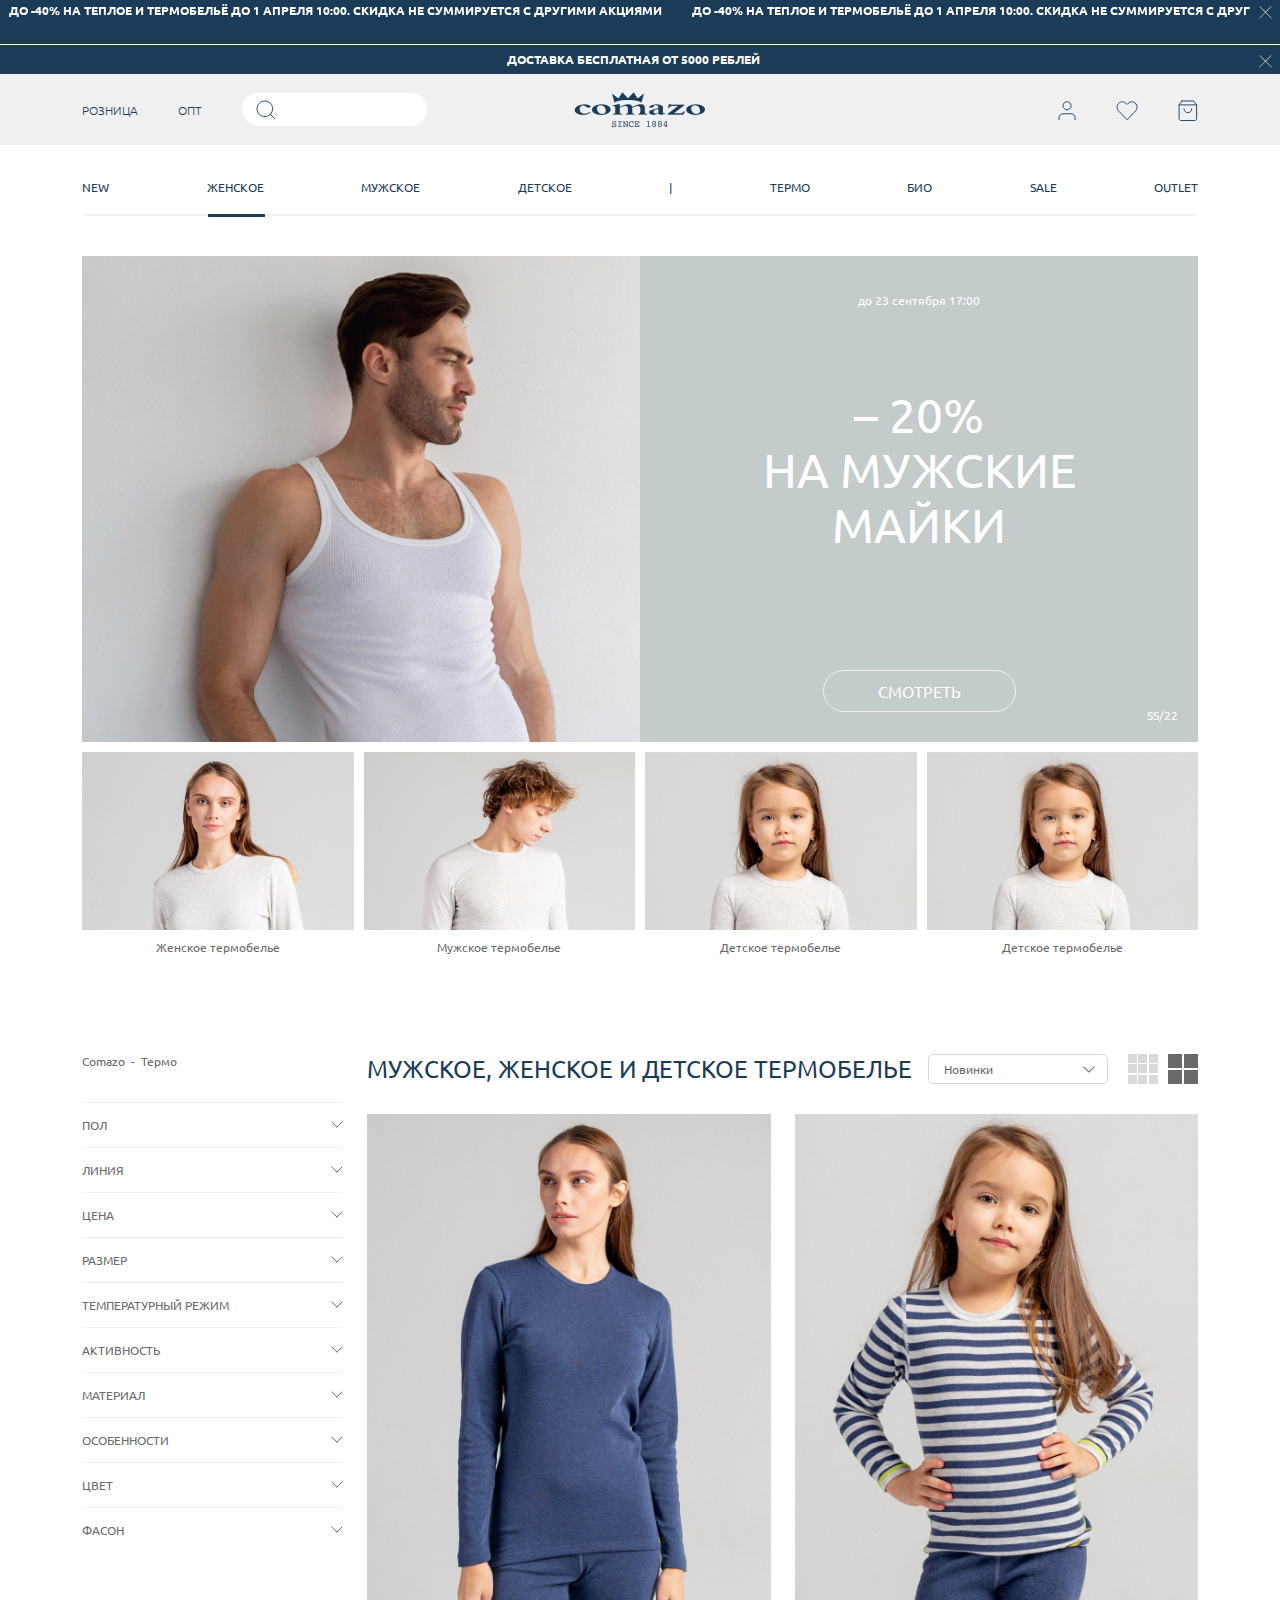
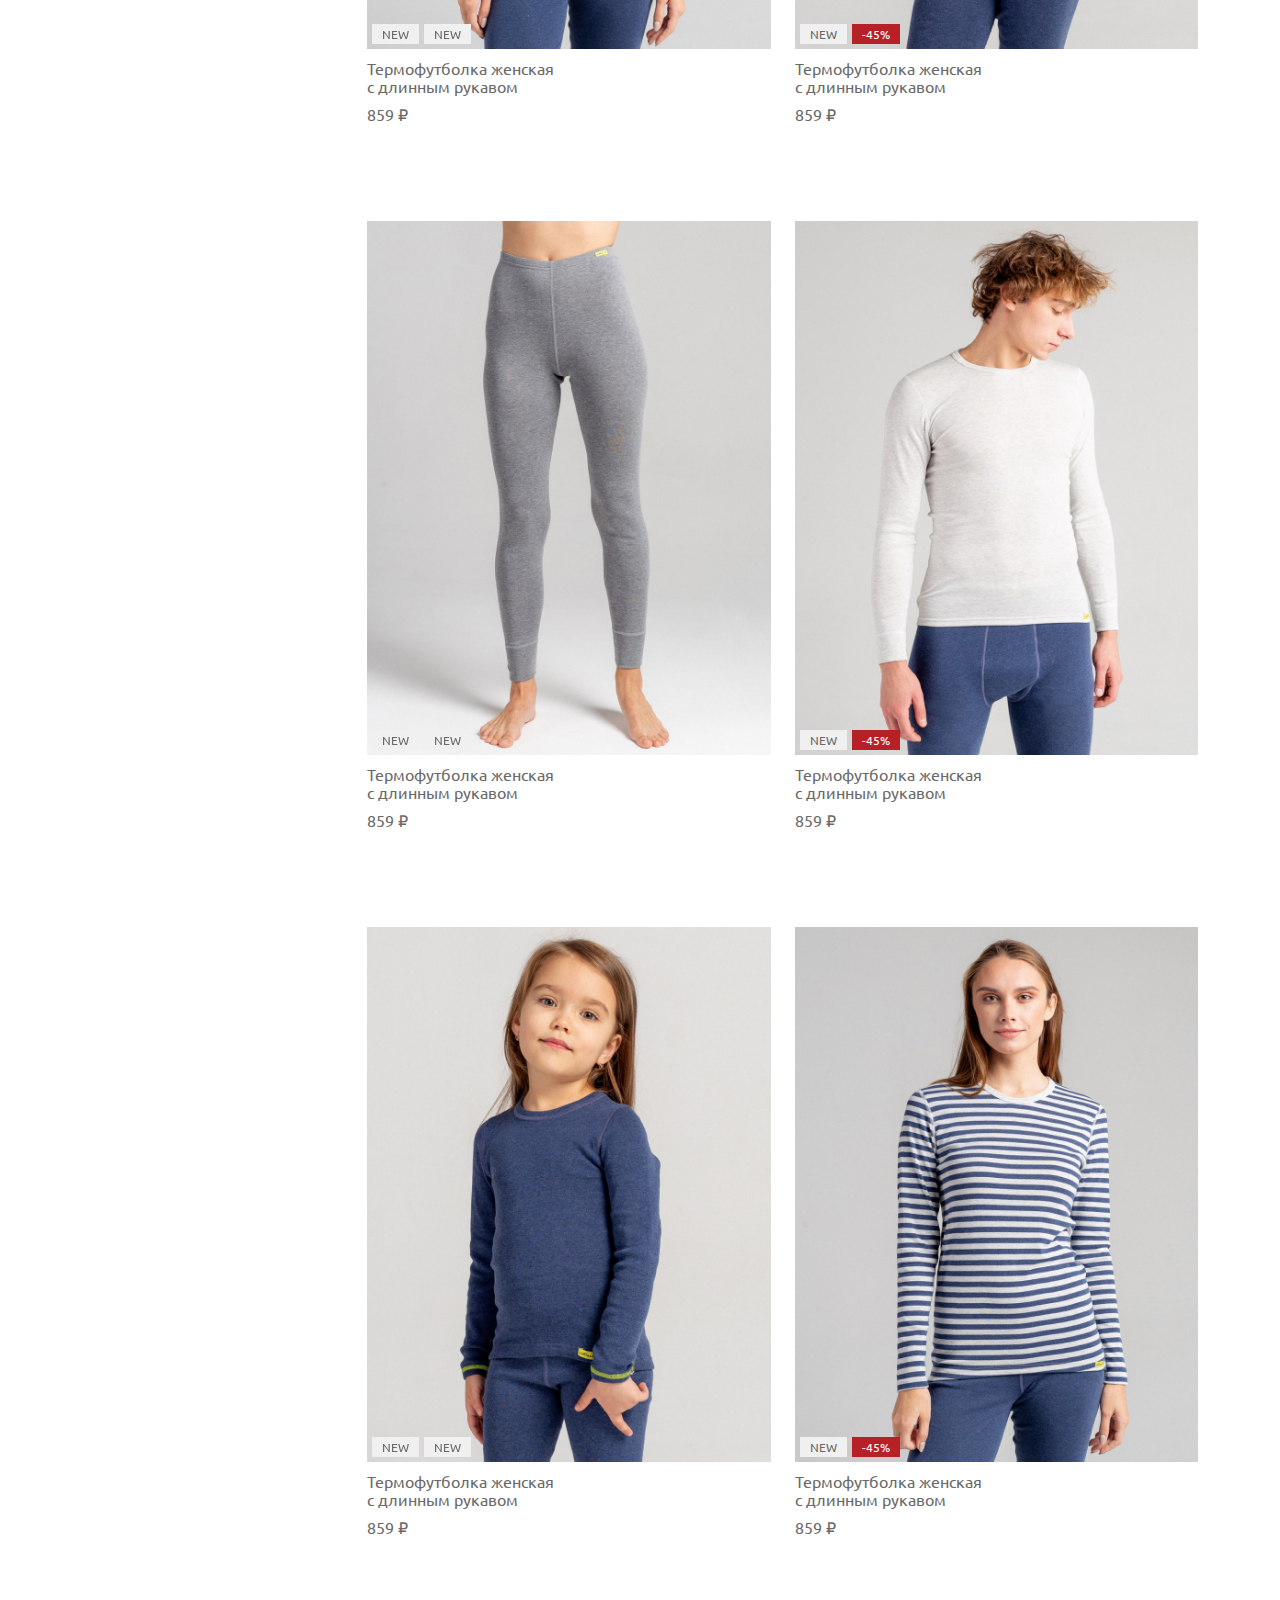
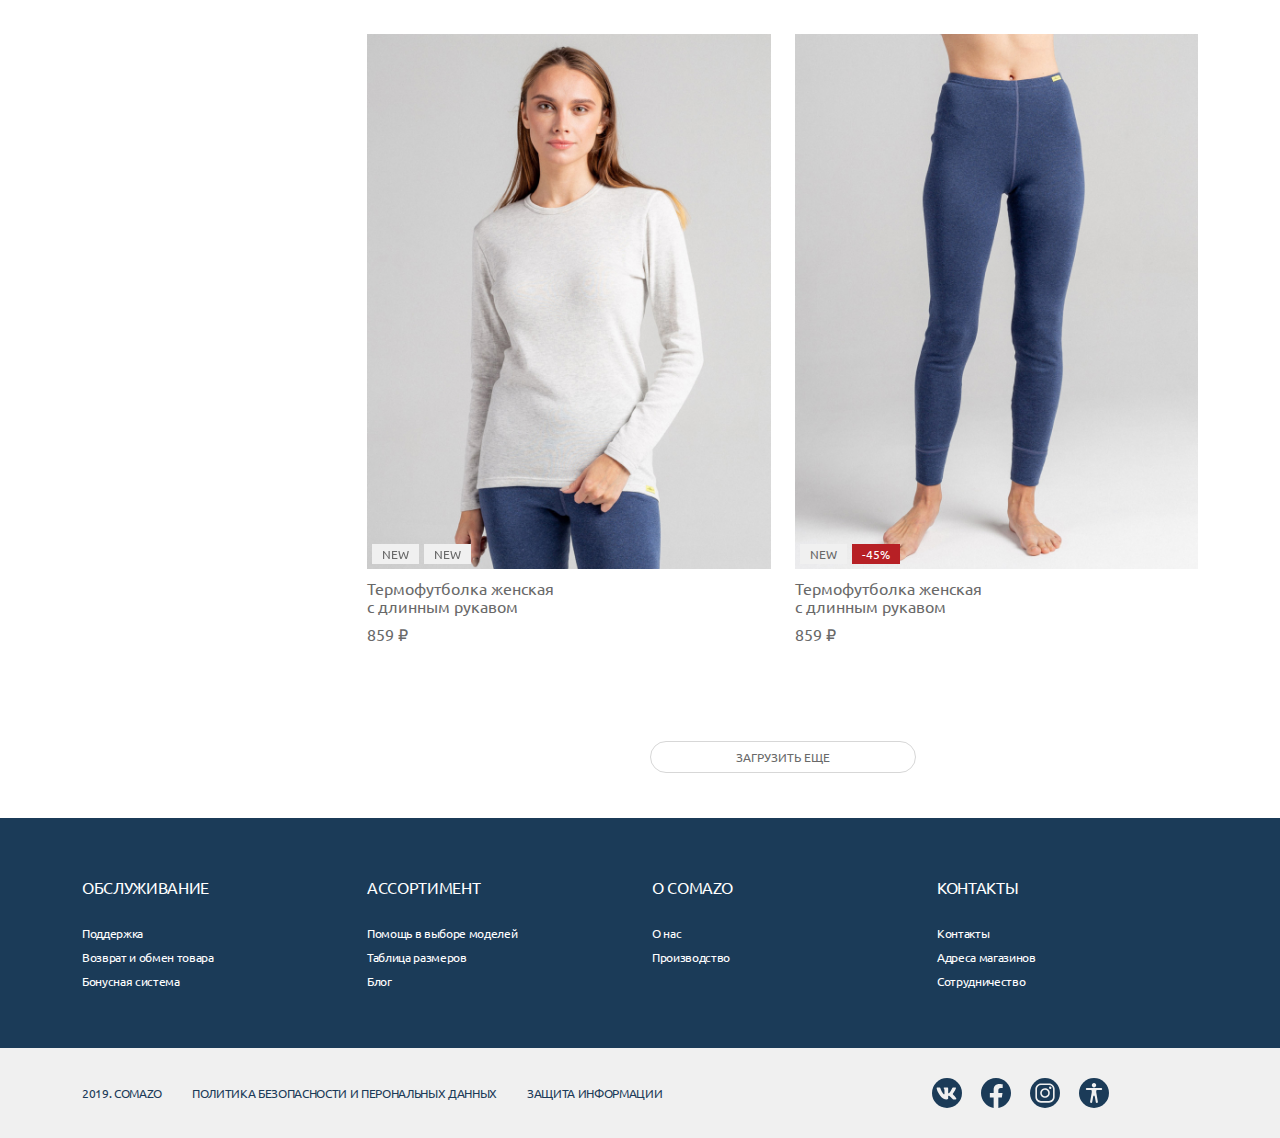
==== commit 92804b36: "index" ====
--- a/index.html
+++ b/index.html
@@ -4,13 +4,14 @@
 	<link rel="stylesheet" type="text/css" href="css/normalize.css" media="screen">
 	<link rel="stylesheet" type="text/css" href="libs/bootstrap5/bootstrap.min.css" media="screen">
 	<link rel="stylesheet icon" type="text/css" href="css/owl.carousel.min.css" media="screen">
+	<link rel="stylesheet icon" type="text/css" href="css/slick.css" media="screen">
 	<link rel="stylesheet icon" type="text/css" href="css/style.css" media="screen">
 	<meta name="viewport" content="width=device-width, initial-scale=1.0">
 	<meta charset="UTF-8">
 	<title>Document</title>
 </head>
 <body>
-	<div class="wrapper index">
+	<div class="wrapper">
 		
 		<header class="header">
 			<div class="container-fluid">
@@ -54,7 +55,7 @@
 								<div class="header-menu-left">
 									<a href="#!" class="retail-link menu-link">РОЗНИЦА</a>
 									<a href="#!" class="opt-link menu-link">ОПТ</a>
-									<a href="#!" class="search-btn tab"><img src="images/search-icon.svg" alt=""></a>
+									<a href="#!" class="search-btn tab medium"><img src="images/search-icon.svg" alt=""></a>
 
 									<form action="#!" id="head-search" class="pc">
 										<div class="form-group">
@@ -112,7 +113,7 @@
 										</ul>
 									</li>
 									<li class="nav-item dropdown">
-										<a class="nav-link dropdown-toggle" href="#" role="button" data-bs-toggle="dropdown" aria-expanded="false">
+										<a class="nav-link dropdown-toggle active" href="#" role="button" data-bs-toggle="dropdown" aria-expanded="false">
 											ЖЕНСКОЕ
 											<img src="images/menu-arrow.svg" alt="">
 										</a>
@@ -206,188 +207,950 @@
 		</header>
 
 		<main class="main">
+            <section class="index-sec">
+                <div class="container">
+                    <div class="row">
+                        <div class="col-lg-6 col-md-6 col-sm-6 col-6 pr-0">
+                            <div class="index-main-right index-main-banner">
+                                <img src="images/index-left-img.jpg" alt="">
+                            </div>
+                        </div>
+                        <div class="col-lg-6 col-md-6 col-sm-6 col-6 pl-0">
+                            <div class="index-main-left index-main-banner">
+                                <div class="index-left-info">
+                                    <span>до 23 сентября 17:00</span>
+                                </div>
+                                <div class="index-left-text">
+                                    <h1>– 20% <br> на мужские <br> майки</h1>
+                                    
+                                    <span class="index-tag">SS/22</span>
+                                </div>
+                                <a href="#!" class="view-btn">Смотреть</a>
+                            </div>
+                        </div>
+                    </div>
+                    <div class="row">
+                        <div class="col-lg-12">
+                            <div class="index-collection">
+                                <a href="#!" class="index-col-item">
+                                    <div class="index-col-item-img">
+                                        <img src="images/catalog-termo-image1.jpg" alt="">
+                                    </div>
+                                    <span>Женское термобелье</span>
+                                </a>
+                                <a href="#!" class="index-col-item">
+                                    <div class="index-col-item-img">
+                                        <img src="images/catalog-termo-image2.jpg" alt="">
+                                    </div>
+                                    <span>Мужское термобелье</span>
+                                </a>
+                                <a href="#!" class="index-col-item">
+                                    <div class="index-col-item-img">
+                                        <img src="images/catalog-termo-image3.jpg" alt="">
+                                    </div>
+                                    <span>Детское термобелье</span>
+                                </a>
+                                <a href="#!" class="index-col-item">
+                                    <div class="index-col-item-img">
+                                        <img src="images/catalog-termo-image3.jpg" alt="">
+                                    </div>
+                                    <span>Детское термобелье</span>
+                                </a>
+                            </div>
+                        </div>
+                    </div>
+                </div>
+            </section>
+
+            <section class="catalog-main">
+                <div class="container">
+                    <div class="row">
+                        <div class="col-xl-3 col-lg-12 catalog-left-side">
+                            <div class="catalog-filter">
+								<div class="for-fixed">
+									<p>Фильтры</p>
+									<a href="#!" class="filter-closed"><img src="images/filter-close-icon.svg" alt=""></a>
+								</div>
+                                <div class="bread-crumbs">
+                                    <a href="#!">Comazo</a>
+                                    <span>-</span>
+                                    <p>Термо</p>
+                                </div>
+
+                                <div class="accordion" id="accordionPanelsStayOpenExample">
+                                    <div class="accordion-item">
+                                        <h2 class="accordion-header" id="panelsStayOpen-headingType">
+                                          <button class="accordion-button collapsed" type="button" data-bs-toggle="collapse" data-bs-target="#panelsStayOpen-collapseType" aria-expanded="false" aria-controls="panelsStayOpen-collapseType">
+                                              Пол
+                                              <img src="images/accordion-arrow.svg" alt="">
+                                          </button>
+                                        </h2>
+                                        <div id="panelsStayOpen-collapseType" class="accordion-collapse collapse" aria-labelledby="panelsStayOpen-headingType">
+                                          <div class="accordion-body">
+                                            <div class="filter-floor filter-block-style">
+												<a href="#!" class="floor-items filter-style">Женский</a>
+												<a href="#!" class="floor-items filter-style">Мужской</a>
+												<a href="#!" class="floor-items filter-style">Детский</a>
+											</div>
+                                          </div>
+                                        </div>
+                                    </div>
+                                    <div class="accordion-item">
+                                      <h2 class="accordion-header" id="panelsStayOpen-headingLine">
+                                        <button class="accordion-button" type="button" data-bs-toggle="collapse" data-bs-target="#panelsStayOpen-collapseLine" aria-expanded="false" aria-controls="panelsStayOpen-collapseLine">
+                                            Линия
+                                            <img src="images/accordion-arrow.svg" alt="">
+                                        </button>
+                                      </h2>
+                                      <div id="panelsStayOpen-collapseLine" class="accordion-collapse collapse" aria-labelledby="panelsStayOpen-headingLine">
+                                        <div class="accordion-body">
+                                            <div class="filter-line">
+                                                <a href="#!" class="line-items yellow-border">CASUAL-15</a>
+                                                <a href="#!" class="line-items red-border">CASUAL-25</a>
+                                                <a href="#!" class="line-items green-border">CASUAL-35</a>
+                                                <a href="#!" class="line-items yellow-border">ACTIVE-15</a>
+                                                <a href="#!" class="line-items red-border">ACTIVE-25</a>
+                                                <a href="#!" class="line-items green-border">ACTIVE-35</a>
+                                                <a href="#!" class="line-items yellow-border">SPORT-15</a>
+                                                <a href="#!" class="line-items red-border">SPORT-25</a>
+                                                <a href="#!" class="line-items green-border">SPORT-35</a>
+                                            </div>
+                                        </div>
+                                      </div>
+                                    </div>
+                                    <div class="accordion-item">
+                                      <h2 class="accordion-header" id="panelsStayOpen-headingPrice">
+                                        <button class="accordion-button collapsed" type="button" data-bs-toggle="collapse" data-bs-target="#panelsStayOpen-collapsePrice" aria-expanded="false" aria-controls="panelsStayOpen-collapsePrice">
+                                            ЦЕНА
+                                            <img src="images/accordion-arrow.svg" alt="">
+                                        </button>
+                                      </h2>
+                                      <div id="panelsStayOpen-collapsePrice" class="accordion-collapse collapse" aria-labelledby="panelsStayOpen-headingPrice">
+                                        <div class="accordion-body">
+                                            <div class="filter-price">
+												<div class="easy-basket-filter">	
+													<div class="easy-basket-filter-range">
+														<input type="range" class="lower range" step="any" min="0" max="5000" value="0"/>
+														<input type="range" class="upper range" step="any" min="0" max="5000" value="5000"/>
+														<div class="fill"></div>
+													</div>
+													<div class="easy-basket-filter-info">
+														<input type="text" class="easy-basket-lower" value="0 ₽" min="0" max="5000"/>
+														<input type="text" class="easy-basket-upper" value="5000 ₽" min="0" max="5000"/>
+													</div>
+												</div>
+                                            </div>
+                                        </div>
+                                      </div>
+                                    </div>
+                                    <div class="accordion-item">
+                                        <h2 class="accordion-header" id="panelsStayOpen-headingSize">
+                                          <button class="accordion-button collapsed" type="button" data-bs-toggle="collapse" data-bs-target="#panelsStayOpen-collapseSize" aria-expanded="false" aria-controls="panelsStayOpen-collapseSize">
+                                              РАЗМЕР
+                                              <img src="images/accordion-arrow.svg" alt="">
+                                          </button>
+                                        </h2>
+                                        <div id="panelsStayOpen-collapseSize" class="accordion-collapse collapse" aria-labelledby="panelsStayOpen-headingSize">
+                                          <div class="accordion-body">
+                                            <div class="row filter-size">
+                                                <div class="col-6 fSize-col">
+                                                    <a href="#!" class="fSize-items">40 rus / 34 ger</a>
+                                                </div>
+                                                <div class="col-6 fSize-col">
+                                                    <a href="#!" class="fSize-items">42 rus / 36 ger</a>
+                                                </div>
+
+                                                <div class="col-6 fSize-col">
+                                                    <a href="#!" class="fSize-items">44 rus / 38 ger</a>
+                                                </div>
+                                                <div class="col-6 fSize-col">
+                                                    <a href="#!" class="fSize-items active">46 rus / 40 ger</a>
+                                                </div>
+
+                                                <div class="col-6 fSize-col">
+                                                    <a href="#!" class="fSize-items active">48 rus / 42 ger</a>
+                                                </div>
+                                                <div class="col-6 fSize-col">
+                                                    <a href="#!" class="fSize-items active">50 rus / 44 ger</a>
+                                                </div>
+
+                                                <div class="col-6 fSize-col">
+                                                    <a href="#!" class="fSize-items">52 rus / 46 ger</a>
+                                                </div>
+                                                <div class="col-6 fSize-col">
+                                                    <a href="#!" class="fSize-items">54 rus / 48 ger</a>
+                                                </div>
+
+                                                <div class="col-6 fSize-col">
+                                                    <a href="#!" class="fSize-items">56 rus / 50 ger</a>
+                                                </div>
+                                                <div class="col-6 fSize-col">
+                                                    <a href="#!" class="fSize-items">58 rus / 52 ger</a>
+                                                </div>
+
+                                                <div class="col-6 fSize-col">
+                                                    <a href="#!" class="fSize-items">60 rus / 54 ger</a>
+                                                </div>
+                                                <div class="col-6 fSize-col">
+                                                    <a href="#!" class="fSize-items">62 rus / 56 ger</a>
+                                                </div>
+                                            </div>
+                                          </div>
+                                        </div>
+                                    </div>
+
+									<div class="accordion-item">
+                                        <h2 class="accordion-header" id="panelsStayOpen-headingTemp">
+                                          <button class="accordion-button collapsed" type="button" data-bs-toggle="collapse" data-bs-target="#panelsStayOpen-collapseTemp" aria-expanded="false" aria-controls="panelsStayOpen-collapseTemp">
+											Температурный режим
+                                              <img src="images/accordion-arrow.svg" alt="">
+                                          </button>
+                                        </h2>
+                                        <div id="panelsStayOpen-collapseTemp" class="accordion-collapse collapse" aria-labelledby="panelsStayOpen-headingTemp">
+											<div class="accordion-body">
+												<div class="filter-temp filter-block-style">
+													<a href="#!" class="temp-items filter-style">Комфортно до -15ºС</a>
+													<a href="#!" class="temp-items filter-style">Комфортно до -25ºС</a>
+													<a href="#!" class="temp-items filter-style">Комфортно до -35ºС</a>
+												</div>
+											  </div>
+                                        </div>
+                                    </div>
+									<div class="accordion-item">
+                                        <h2 class="accordion-header" id="panelsStayOpen-headingActive">
+                                          <button class="accordion-button collapsed" type="button" data-bs-toggle="collapse" data-bs-target="#panelsStayOpen-collapseActive" aria-expanded="false" aria-controls="panelsStayOpen-collapseActive">
+												Активность
+                                              <img src="images/accordion-arrow.svg" alt="">
+                                          </button>
+                                        </h2>
+                                        <div id="panelsStayOpen-collapseActive" class="accordion-collapse collapse" aria-labelledby="panelsStayOpen-headingActive">
+                                          <div class="accordion-body">
+                                            <div class="filter-active filter-block-style">
+												<a href="#!" class="active-items filter-style">Низкая активность (12)</a>
+												<a href="#!" class="active-items filter-style">Активный досуг (15)</a>
+											</div>
+                                          </div>
+                                        </div>
+                                    </div>
+
+                                    <div class="accordion-item">
+                                        <h2 class="accordion-header" id="panelsStayOpen-headingMaterial">
+                                          <button class="accordion-button collapsed" type="button" data-bs-toggle="collapse" data-bs-target="#panelsStayOpen-collapseMaterial" aria-expanded="false" aria-controls="panelsStayOpen-collapseMaterial">
+                                              МАТЕРИАЛ
+                                              <img src="images/accordion-arrow.svg" alt="">
+                                          </button>
+                                        </h2>
+                                        <div id="panelsStayOpen-collapseMaterial" class="accordion-collapse collapse" aria-labelledby="panelsStayOpen-headingMaterial">
+                                          <div class="accordion-body">
+                                            5
+                                          </div>
+                                        </div>
+                                    </div>
+                                    <div class="accordion-item">
+                                        <h2 class="accordion-header" id="panelsStayOpen-headingProperty">
+                                          <button class="accordion-button collapsed" type="button" data-bs-toggle="collapse" data-bs-target="#panelsStayOpen-collapseProperty" aria-expanded="false" aria-controls="panelsStayOpen-collapseProperty">
+                                              ОСОБЕННОСТИ
+                                              <img src="images/accordion-arrow.svg" alt="">
+                                          </button>
+                                        </h2>
+                                        <div id="panelsStayOpen-collapseProperty" class="accordion-collapse collapse" aria-labelledby="panelsStayOpen-headingProperty">
+                                          <div class="accordion-body">
+                                            6
+                                          </div>
+                                        </div>
+                                    </div>
+                                    <div class="accordion-item">
+                                        <h2 class="accordion-header" id="panelsStayOpen-headingColor">
+                                          <button class="accordion-button collapsed" type="button" data-bs-toggle="collapse" data-bs-target="#panelsStayOpen-collapseColor" aria-expanded="false" aria-controls="panelsStayOpen-collapseColor">
+                                              Цвет
+                                              <img src="images/accordion-arrow.svg" alt="">
+                                          </button>
+                                        </h2>
+                                        <div id="panelsStayOpen-collapseColor" class="accordion-collapse collapse" aria-labelledby="panelsStayOpen-headingColor">
+                                          <div class="accordion-body">
+                                            <div class="filter-color">
+                                                <a href="#!" class="color-items active">БЕЛЫЙ <span class="white"></span></a>
+                                                <a href="#!" class="color-items">СВЕТЛЫЙ <span class="light"></span></a>
+                                                <a href="#!" class="color-items">ТЕМНЫЙ <span class="dark-gray"></span></a>
+                                                <a href="#!" class="color-items">ЦВЕТНОЙ <span class="color-blue"></span></a>
+                                                <a href="#!" class="color-items">ЧЕРНЫЙ <span class="black"></span></a>
+                                                <a href="#!" class="color-items">ПРИНТ 
+                                                    <span class="print">
+                                                        <svg width="20" height="20" viewBox="0 0 20 20" fill="none" xmlns="http://www.w3.org/2000/svg">
+                                                            <rect x="0.25" y="0.25" width="19.5" height="19.5" fill="white" stroke="#D5DBDB" stroke-width="0.5"/>
+                                                            <line x1="2.5" x2="2.5" y2="20" stroke="#D5DBDB"/>
+                                                            <line x1="7.5" x2="7.5" y2="20" stroke="#D5DBDB"/>
+                                                            <line x1="12.5" x2="12.5" y2="20" stroke="#D5DBDB"/>
+                                                            <line x1="17.5" x2="17.5" y2="20" stroke="#D5DBDB"/>
+                                                        </svg>                                                            
+                                                    </span>
+                                                </a>
+                                            </div>  
+                                          </div>
+                                        </div>
+                                    </div>
+
+                                    <div class="accordion-item">
+                                        <h2 class="accordion-header" id="panelsStayOpen-headingFashion">
+                                          <button class="accordion-button collapsed" type="button" data-bs-toggle="collapse" data-bs-target="#panelsStayOpen-collapseFashion" aria-expanded="false" aria-controls="panelsStayOpen-collapseFashion">
+                                              ФАСОН
+                                              <img src="images/accordion-arrow.svg" alt="">
+                                          </button>
+                                        </h2>
+                                        <div id="panelsStayOpen-collapseFashion" class="accordion-collapse collapse" aria-labelledby="panelsStayOpen-headingFashion">
+                                          <div class="accordion-body">
+                                            <div class="filter-fashion">
+                                                <a href="#!" class="fStyle-block">
+                                                    <span class="t-short">
+                                                        <svg width="66" height="66" viewBox="0 0 66 66" fill="none" xmlns="http://www.w3.org/2000/svg">
+															<path d="M58.0134 26.6808L58.3677 27.0336L58.0134 26.6808ZM55.1792 26.6808L54.8249 27.0336L55.1792 26.6808ZM64.4957 17.2514L64.8377 16.8866L64.4957 17.2514ZM64.5452 20.122L64.1909 19.7692L64.5452 20.122ZM50.0123 3.83485L49.8118 4.29289L50.0123 3.83485ZM50.578 4.20773L50.2361 4.57256L50.578 4.20773ZM42.58 1.5954L42.3303 1.16221L42.58 1.5954ZM44.5698 1.45266L44.3693 1.9107L44.5698 1.45266ZM1.50426 17.2514L1.16235 16.8866L1.50426 17.2514ZM1.45477 20.122L1.10049 20.4748L1.45477 20.122ZM15.3959 4.23222L15.054 3.8674L15.3959 4.23222ZM33.0871 3.8224C29.1072 3.8224 25.8915 2.173 24.3799 1.22927L23.8503 2.07752C25.4388 3.06927 28.8424 4.8224 33.0871 4.8224V3.8224ZM21.9003 0.962495L15.8411 3.36792L16.2101 4.29735L22.2693 1.89194L21.9003 0.962495ZM15.054 3.8674L1.16235 16.8866L1.84617 17.6162L15.7378 4.59704L15.054 3.8674ZM1.10049 20.4748L7.63228 27.0336L8.34085 26.328L1.80906 19.7692L1.10049 20.4748ZM11.1751 27.0336L12.2617 25.9426L11.5531 25.2369L10.4665 26.328L11.1751 27.0336ZM14.8245 27.001V63H15.8245V27.001H14.8245ZM17.3245 65.5H32.9129V64.5H17.3245V65.5ZM33.0871 4.8224C37.4116 4.8224 41.1415 3.0017 42.8297 2.02859L42.3303 1.16221C40.7015 2.10105 37.1539 3.8224 33.0871 3.8224V4.8224ZM44.3693 1.9107L49.8118 4.29289L50.2128 3.3768L44.7703 0.994612L44.3693 1.9107ZM50.2361 4.57256L64.1538 17.6162L64.8377 16.8866L50.9199 3.84291L50.2361 4.57256ZM64.1909 19.7692L57.6592 26.328L58.3677 27.0336L64.8995 20.4748L64.1909 19.7692ZM55.5335 26.328L54.4469 25.2369L53.7383 25.9426L54.8249 27.0336L55.5335 26.328ZM50.1755 27.001V63H51.1755V27.001H50.1755ZM48.6755 64.5H32.9129V65.5H48.6755V64.5ZM50.1755 63C50.1755 63.8284 49.5039 64.5 48.6755 64.5V65.5C50.0562 65.5 51.1755 64.3807 51.1755 63H50.1755ZM57.6592 26.328C57.0729 26.9167 56.1197 26.9167 55.5335 26.328L54.8249 27.0336C55.802 28.0148 57.3906 28.0148 58.3677 27.0336L57.6592 26.328ZM64.1538 17.6162C64.7713 18.1949 64.7881 19.1695 64.1909 19.7692L64.8995 20.4748C65.8948 19.4754 65.8668 17.8511 64.8377 16.8866L64.1538 17.6162ZM49.8118 4.29289C49.9681 4.36131 50.1116 4.45588 50.2361 4.57256L50.9199 3.84291C50.7124 3.64846 50.4733 3.49083 50.2128 3.3768L49.8118 4.29289ZM42.8297 2.02859C43.315 1.74886 43.889 1.70045 44.3693 1.9107L44.7703 0.994612C43.9669 0.642981 43.0591 0.742165 42.3303 1.16221L42.8297 2.02859ZM14.8245 63C14.8245 64.3807 15.9438 65.5 17.3245 65.5V64.5C16.4961 64.5 15.8245 63.8284 15.8245 63H14.8245ZM12.2617 25.9426C13.2057 24.9946 14.8245 25.6632 14.8245 27.001H15.8245C15.8245 24.7713 13.1265 23.657 11.5531 25.2369L12.2617 25.9426ZM7.63228 27.0336C8.60942 28.0148 10.198 28.0148 11.1751 27.0336L10.4665 26.328C9.88026 26.9167 8.92713 26.9167 8.34085 26.328L7.63228 27.0336ZM1.16235 16.8866C0.133232 17.8511 0.105229 19.4754 1.10049 20.4748L1.80906 19.7692C1.2119 19.1695 1.2287 18.1949 1.84617 17.6162L1.16235 16.8866ZM15.8411 3.36792C15.5497 3.48359 15.2827 3.65302 15.054 3.8674L15.7378 4.59704C15.875 4.46842 16.0353 4.36676 16.2101 4.29735L15.8411 3.36792ZM54.4469 25.2369C52.8735 23.657 50.1755 24.7713 50.1755 27.001H51.1755C51.1755 25.6632 52.7943 24.9946 53.7383 25.9426L54.4469 25.2369ZM24.3799 1.22927C23.6574 0.77816 22.7341 0.631489 21.9003 0.962495L22.2693 1.89194C22.7668 1.69441 23.3578 1.77003 23.8503 2.07752L24.3799 1.22927Z" fill="#696969"/>
+														</svg>
+                                                    </span>
+                                                    <span class="style-name">Футболка с коротким рукавом</span>
+                                                </a>
+                                                <a href="#!" class="fStyle-block">
+                                                    <span class="t-short">
+                                                        <svg width="91" height="64" viewBox="0 0 91 64" fill="none" xmlns="http://www.w3.org/2000/svg">
+															<path d="M35.4735 1.17439L35.72 0.739364V0.739364L35.4735 1.17439ZM34.3587 1.08767L34.5437 1.5522V1.5522L34.3587 1.08767ZM27.4819 3.82601L27.2969 3.36149V3.36149L27.4819 3.82601ZM26.9018 4.30705L26.4798 4.03878V4.03879L26.9018 4.30705ZM1.19291 44.7441L1.61485 45.0124H1.61485L1.19291 44.7441ZM1.53367 46.4238L1.81672 46.0116H1.81672L1.53367 46.4238ZM7.55164 50.5565L7.26859 50.9687H7.26859L7.55164 50.5565ZM9.24833 50.2374L8.83552 49.9552L9.24833 50.2374ZM25.6121 26.2924L25.1993 26.0103L25.6121 26.2924ZM57.8665 1.15038L58.0983 1.59343L57.8665 1.15038ZM58.9714 1.10533L59.1724 0.647514V0.647513L58.9714 1.10533ZM65.1432 3.81498L65.3442 3.35716V3.35716L65.1432 3.81498ZM65.7026 4.30946L66.132 4.05329V4.05329L65.7026 4.30946ZM89.8254 44.7446L89.396 45.0007V45.0007L89.8254 44.7446ZM89.4558 46.4016L89.177 45.9865L89.4558 46.4016ZM83.2883 50.5429L83.567 50.958L83.2883 50.5429ZM81.5717 50.1698L81.1466 50.433L81.5717 50.1698ZM67.0343 26.6815L67.4595 26.4184L67.0343 26.6815ZM46.399 3.83872C41.6476 3.83872 37.2175 1.58784 35.72 0.739364L35.227 1.60941C36.7605 2.47825 41.3789 4.83872 46.399 4.83872V3.83872ZM34.1738 0.623145L27.2969 3.36149L27.6668 4.29054L34.5437 1.5522L34.1738 0.623145ZM26.4798 4.03879L0.770963 44.4759L1.61485 45.0124L27.3237 4.57531L26.4798 4.03879ZM1.25062 46.836L7.26859 50.9687L7.83468 50.1443L1.81672 46.0116L1.25062 46.836ZM9.66114 50.5195L26.0249 26.5746L25.1993 26.0103L8.83552 49.9552L9.66114 50.5195ZM27.3423 26.9898V61.7695H28.3423V26.9898H27.3423ZM46.399 4.83872C51.4597 4.83872 56.4835 2.43806 58.0983 1.59343L57.6348 0.70733C56.0424 1.54025 51.2022 3.83872 46.399 3.83872V4.83872ZM58.7704 1.56315L64.9422 4.2728L65.3442 3.35716L59.1724 0.647514L58.7704 1.56315ZM65.2732 4.56562L89.396 45.0007L90.2548 44.4884L66.132 4.05329L65.2732 4.56562ZM89.177 45.9865L83.0095 50.1278L83.567 50.958L89.7345 46.8167L89.177 45.9865ZM81.9969 49.9067L67.4595 26.4184L66.6092 26.9447L81.1466 50.433L81.9969 49.9067ZM64.2737 27.3321V61.7695H65.2737V27.3321H64.2737ZM64.2737 61.7695C64.2737 62.1759 63.9471 62.5 63.5509 62.5V63.5C64.5054 63.5 65.2737 62.7222 65.2737 61.7695H64.2737ZM83.0095 50.1278C82.6717 50.3546 82.2134 50.2565 81.9969 49.9067L81.1466 50.433C81.66 51.2625 82.7564 51.5023 83.567 50.958L83.0095 50.1278ZM89.396 45.0007C89.5964 45.3366 89.4983 45.7708 89.177 45.9865L89.7345 46.8167C90.499 46.3034 90.7263 45.2787 90.2548 44.4884L89.396 45.0007ZM64.9422 4.2728C65.0796 4.33311 65.1954 4.43527 65.2732 4.56563L66.132 4.05329C65.948 3.74496 65.6728 3.50144 65.3442 3.35716L64.9422 4.2728ZM58.0983 1.59343C58.3142 1.48046 58.5604 1.47097 58.7704 1.56315L59.1724 0.647513C58.6714 0.427582 58.107 0.460315 57.6348 0.70733L58.0983 1.59343ZM27.3423 61.7695C27.3423 62.7222 28.1106 63.5 29.0651 63.5V62.5C28.6689 62.5 28.3423 62.1759 28.3423 61.7695H27.3423ZM26.0249 26.5746C26.4237 25.9911 27.3423 26.2657 27.3423 26.9898H28.3423C28.3423 25.2971 26.1613 24.6026 25.1993 26.0103L26.0249 26.5746ZM7.26859 50.9687C8.05386 51.5079 9.12401 51.3055 9.66114 50.5195L8.83552 49.9552C8.60927 50.2863 8.16216 50.3692 7.83468 50.1443L7.26859 50.9687ZM0.770963 44.4759C0.270742 45.2627 0.481588 46.3078 1.25062 46.836L1.81672 46.0116C1.49341 45.7896 1.40235 45.3466 1.61485 45.0124L0.770963 44.4759ZM27.2969 3.36149C26.9601 3.4956 26.6744 3.73277 26.4798 4.03878L27.3237 4.57531C27.4059 4.446 27.5261 4.34657 27.6668 4.29054L27.2969 3.36149ZM67.4595 26.4184C66.5405 24.9336 64.2737 25.5989 64.2737 27.3321H65.2737C65.2737 26.5907 66.2281 26.329 66.6092 26.9447L67.4595 26.4184ZM35.72 0.739364C35.2562 0.476574 34.6875 0.418586 34.1738 0.623145L34.5437 1.5522C34.7573 1.46715 35.0093 1.48604 35.227 1.60942L35.72 0.739364ZM29.0651 63.5H63.5509V62.5H29.0651V63.5Z" fill="#696969"/>
+														</svg>
+                                                    </span>
+                                                    <span class="style-name">Футболка с длинным рукавом</span>
+                                                </a>
+                                                <a href="#!" class="fStyle-block">
+                                                    <span class="t-short">
+                                                        <svg width="68" height="58" viewBox="0 0 68 58" fill="none" xmlns="http://www.w3.org/2000/svg">
+															<path d="M32.4769 42.8386L32.304 53.4161C32.2383 54.2773 31.6161 55.0023 30.7621 55.1994C20.4744 57.5737 12.4436 57.6134 2.52512 55.2385C1.62449 55.0229 0.996678 54.216 1.00001 53.3035C1.07993 31.4416 1.6695 25.5892 3.55448 2.84885C3.7105 1.72787 4.57932 0.930695 5.55187 1.00657C12.1358 1.52021 17.6256 1.88298 22.8391 2.09633C26.6478 2.2522 30.309 2.32832 34.1414 2.32526C37.9713 2.32221 41.6313 2.24009 45.4438 2.07948C50.5782 1.86318 55.9894 1.50452 62.465 1.00488C63.437 0.929886 64.3048 1.7269 64.4608 2.84719C66.1703 25.3822 66.708 31.2326 66.9998 53.2693C67.0121 54.1976 66.3705 55.02 65.4522 55.2311C55.2204 57.5833 47.4163 57.6029 37.4999 55.2103C36.6562 55.0067 36.0453 54.2862 35.9802 53.4334L35.806 42.8386M32.4769 42.8386C32.5423 41.9812 33.2681 41.3184 34.1414 41.3184C35.0148 41.3184 35.7406 41.9812 35.806 42.8386M32.4769 42.8386C25.7667 42.8386 23.1304 21.9828 22.8622 5M35.806 42.8386C42.2707 42.8386 45.1242 21.9944 45.4183 5" stroke="#696969" stroke-linecap="round" stroke-linejoin="round"/>
+														</svg>
+                                                    </span>
+                                                    <span class="style-name">Шорты</span>
+                                                </a>
+                                                <a href="#!" class="fStyle-block">
+                                                    <span class="t-short">
+                                                        <svg width="37" height="75" viewBox="0 0 37 75" fill="none" xmlns="http://www.w3.org/2000/svg">
+															<path d="M4.46521 2.0542L4.96458 2.07929L4.96459 2.0791L4.46521 2.0542ZM1.0014 70.994L0.502026 70.9689L0.502016 70.9691L1.0014 70.994ZM5.63468 1.00234L5.60227 1.50129L5.63468 1.00234ZM19.3198 1.56929L19.3141 2.06926L19.3147 2.06927L19.3198 1.56929ZM34.0076 2.10383L33.5078 2.11816L33.5078 2.11827L34.0076 2.10383ZM35.9995 71.0333L36.4993 71.0189L36.4993 71.0188L35.9995 71.0333ZM32.8146 1.02587L32.8547 1.52426L32.8146 1.02587ZM35.1768 72.1353L35.0514 71.6513L35.1768 72.1353ZM28.2328 73.9343L28.3582 74.4183H28.3582L28.2328 73.9343ZM26.8749 73.0184L26.3784 73.0785L26.3797 73.0876L26.8749 73.0184ZM20.3545 19.2023L20.851 19.1422L20.8497 19.1331L20.3545 19.2023ZM18.1863 19.1876L17.692 19.1117L17.6907 19.1217L18.1863 19.1876ZM11.0197 73.0638L11.514 73.1396L11.5154 73.1297L11.0197 73.0638ZM9.68755 73.9708L9.573 74.4575L9.68755 73.9708ZM1.84679 72.1254L1.96134 71.6387H1.96133L1.84679 72.1254ZM18.443 18.6144L18.8197 18.9432L18.443 18.6144ZM16.1546 1.50442L16.1689 1.00462L16.1546 1.50442ZM20.0958 18.6144L19.7194 18.9436L20.0958 18.6144ZM3.96584 2.02911L0.502026 70.9689L1.50077 71.0191L4.96458 2.07929L3.96584 2.02911ZM33.5078 2.11827L35.4997 71.0477L36.4993 71.0188L34.5074 2.08939L33.5078 2.11827ZM35.0514 71.6513L28.1074 73.4502L28.3582 74.4183L35.3022 72.6193L35.0514 71.6513ZM27.3712 72.9582L20.8509 19.1422L19.8582 19.2625L26.3785 73.0785L27.3712 72.9582ZM17.6907 19.1217L10.5241 72.9978L11.5154 73.1297L18.6819 19.2535L17.6907 19.1217ZM9.80209 73.4841L1.96134 71.6387L1.73224 72.6121L9.573 74.4575L9.80209 73.4841ZM10.5255 72.9879C10.4716 73.3392 10.1356 73.5625 9.80209 73.4841L9.573 74.4575C10.4821 74.6714 11.3727 74.0596 11.5139 73.1396L10.5255 72.9879ZM35.4997 71.0476C35.5079 71.3331 35.3191 71.5819 35.0514 71.6513L35.3022 72.6193C36.0264 72.4317 36.5207 71.7654 36.4993 71.0189L35.4997 71.0476ZM34.5074 2.0895C34.4811 1.16949 33.694 0.45346 32.7745 0.52748L32.8547 1.52426C33.1963 1.49676 33.4977 1.76327 33.5078 2.11816L34.5074 2.0895ZM0.502016 70.9691C0.463543 71.741 0.978523 72.4347 1.73225 72.6121L1.96133 71.6387C1.68292 71.5732 1.48606 71.3142 1.50078 71.0189L0.502016 70.9691ZM28.1074 73.4502C27.7677 73.5382 27.4205 73.3098 27.37 72.9491L26.3797 73.0876C26.5117 74.0318 27.4319 74.6582 28.3582 74.4183L28.1074 73.4502ZM4.96459 2.0791C4.98175 1.73493 5.27204 1.47984 5.60227 1.50129L5.66709 0.503392C4.77122 0.445201 4.01034 1.13635 3.96583 2.02931L4.96459 2.0791ZM18.0663 18.2857C17.8733 18.5068 17.742 18.7866 17.6921 19.1118L18.6805 19.2635C18.7029 19.1173 18.757 19.0151 18.8197 18.9432L18.0663 18.2857ZM5.60227 1.50129C7.53971 1.62714 11.7441 1.8788 16.1404 2.00421L16.1689 1.00462C11.7899 0.879701 7.59908 0.628885 5.66709 0.503392L5.60227 1.50129ZM16.1404 2.00421C17.1964 2.03434 18.2639 2.05719 19.3141 2.06926L19.3256 1.06933C18.282 1.05733 17.2202 1.03461 16.1689 1.00462L16.1404 2.00421ZM18.924 18.478C18.1704 15.8201 16.6546 8.67863 16.6546 1.50442H15.6546C15.6546 8.793 17.19 16.0283 17.962 18.7508L18.924 18.478ZM20.8497 19.1331C20.803 18.7988 20.6699 18.5114 20.4721 18.2852L19.7194 18.9436C19.7836 19.017 19.8384 19.1216 19.8593 19.2716L20.8497 19.1331ZM20.4721 18.2852C19.8513 17.5755 18.689 17.572 18.0663 18.2857L18.8197 18.9432C19.0426 18.6878 19.4956 18.6877 19.7194 18.9436L20.4721 18.2852ZM32.7745 0.52748C30.7934 0.686963 26.5347 0.990768 22.1004 1.06002L22.1161 2.0599C26.5812 1.99016 30.864 1.68451 32.8547 1.52426L32.7745 0.52748ZM22.1004 1.06002C21.176 1.07446 20.2445 1.07869 19.3249 1.06932L19.3147 2.06927C20.2442 2.07874 21.1843 2.07445 22.1161 2.0599L22.1004 1.06002ZM20.5492 18.8253C20.7422 18.41 20.9613 17.6483 21.1816 16.6465C21.405 15.6305 21.6378 14.3293 21.8488 12.8099C22.271 9.77086 22.6082 5.84484 22.6082 1.55996H21.6082C21.6082 5.79472 21.2747 9.67463 20.8583 12.6723C20.6501 14.1712 20.4217 15.446 20.2049 16.4317C19.985 17.4317 19.7847 18.0975 19.6424 18.4036L20.5492 18.8253Z" fill="#696969"/>
+														</svg>
+                                                    </span>
+                                                    <span class="style-name">Кальсоны</span>
+                                                </a>
+                                                <a href="#!" class="fStyle-block">
+                                                    <span class="t-short">
+                                                        <svg width="42" height="73" viewBox="0 0 42 73" fill="none" xmlns="http://www.w3.org/2000/svg">
+															<path d="M8.71931 1H6.20476C5.59763 1 5.13053 1.53663 5.22015 2.13711C6.80907 12.7834 9.64823 23.1858 1.58855 31.7285C1.22101 32.1181 1 32.6314 1 33.1669V70C1 71.1046 1.89543 72 3 72H21H39C40.1046 72 41 71.1046 41 70V33.2239C41 32.655 40.7511 32.1145 40.3445 31.7165C32.1136 23.6589 35.2214 12.446 36.7788 2.13658C36.8695 1.53627 36.4024 1 35.7952 1H33.2807M8.71931 1C11.3226 25.5273 30.6774 26.1727 33.2807 1M8.71931 1C15.1935 12.6182 26.8065 12.6182 33.2807 1" stroke="#696969" stroke-linecap="round" stroke-linejoin="round"/>
+														</svg>
+                                                    </span>
+                                                    <span class="style-name">Майка с плечиками</span>
+                                                </a>
+                                                <a href="#!" class="fStyle-block">
+                                                    <span class="t-short">
+                                                        <svg width="40" height="81" viewBox="0 0 40 81" fill="none" xmlns="http://www.w3.org/2000/svg">
+															<path d="M19.9272 1L19.9361 0.500079C19.9302 0.499974 19.9242 0.499974 19.9183 0.500079L19.9272 1ZM6.52254 62.0271L6.07793 61.7984L6.52254 62.0271ZM33.4775 62.0271L33.0329 62.2559L33.4775 62.0271ZM33.4579 44.2243L33.8926 44.4713L33.4579 44.2243ZM33.3028 44.569L33.7775 44.7261L33.3028 44.569ZM18.8588 79.2942L19.1397 78.8806L18.8588 79.2942ZM20.9961 79.295L21.2765 79.7089L20.9961 79.295ZM6.54206 44.2243L6.97676 43.9772L6.54206 44.2243ZM6.69716 44.569L7.17184 44.4119L6.69716 44.569ZM19.9183 0.500079C16.688 0.557414 11.8405 1.54001 7.78877 4.72383C3.714 7.92575 0.5 13.3111 0.5 22.0501H1.5C1.5 13.5889 4.59507 8.50522 8.40663 5.51012C12.2412 2.49693 16.8573 1.55457 19.9361 1.49992L19.9183 0.500079ZM0.5 22.0501C0.5 31.3491 2.93343 38.8869 6.10737 44.4713L6.97676 43.9772C3.88582 38.5388 1.5 31.1707 1.5 22.0501H0.5ZM6.22249 44.7261C6.80959 46.4998 7.47087 49.4325 7.6317 52.6022C7.79291 55.7792 7.4482 59.1352 6.07793 61.7984L6.96714 62.2559C8.45277 59.3685 8.79571 55.8091 8.63042 52.5515C8.46476 49.2867 7.7854 46.2655 7.17184 44.4119L6.22249 44.7261ZM6.07793 61.7984C5.31137 63.2882 5.40512 64.9373 6.00871 66.579C6.61021 68.2149 7.73196 69.8878 9.09908 71.4892C11.8353 74.6943 15.6416 77.7133 18.5778 79.7078L19.1397 78.8806C16.2425 76.9126 12.5157 73.9512 9.85962 70.8399C8.53058 69.2831 7.49141 67.7138 6.94728 66.2339C6.40523 64.7596 6.36865 63.4191 6.96714 62.2559L6.07793 61.7984ZM19.9183 1.49992C22.9975 1.55457 27.6509 2.49718 31.5223 5.5115C35.3702 8.50749 38.5 13.5911 38.5 22.0501H39.5C39.5 13.3089 36.2479 7.92348 32.1367 4.72246C28.049 1.53976 23.166 0.557407 19.9361 0.500079L19.9183 1.49992ZM38.5 22.0501C38.5 31.1707 36.1142 38.5388 33.0232 43.9772L33.8926 44.4713C37.0666 38.8869 39.5 31.3491 39.5 22.0501H38.5ZM32.8282 44.4119C32.2146 46.2655 31.5352 49.2867 31.3696 52.5515C31.2043 55.8091 31.5472 59.3685 33.0329 62.2559L33.9221 61.7984C32.5518 59.1352 32.2071 55.7792 32.3683 52.6022C32.5291 49.4325 33.1904 46.4998 33.7775 44.7261L32.8282 44.4119ZM33.0329 62.2559C33.6304 63.4173 33.5873 64.7563 33.0335 66.2309C32.4775 67.7111 31.422 69.2808 30.0756 70.8381C27.385 73.9503 23.6215 76.9124 20.7156 78.881L21.2765 79.7089C24.2193 77.7153 28.0616 74.6967 30.8321 71.4921C32.2163 69.8911 33.3552 68.2184 33.9696 66.5825C34.5862 64.941 34.6897 63.2903 33.9221 61.7984L33.0329 62.2559ZM33.0232 43.9772C32.9462 44.1127 32.88 44.2551 32.8282 44.4119L33.7775 44.7261C33.8059 44.6403 33.8434 44.5579 33.8926 44.4713L33.0232 43.9772ZM18.5778 79.7078C19.3937 80.2621 20.4604 80.2618 21.2765 79.7089L20.7156 78.881C20.2381 79.2045 19.6163 79.2044 19.1397 78.8806L18.5778 79.7078ZM6.10737 44.4713C6.15659 44.5579 6.19409 44.6403 6.22249 44.7261L7.17184 44.4119C7.11997 44.2551 7.05377 44.1127 6.97676 43.9772L6.10737 44.4713Z" fill="#696969"/>
+															<path d="M9.22683 22.8135L9.32519 22.3233L9.22683 22.8135ZM30.9691 22.8136L30.8708 22.3233L30.9691 22.8136ZM30.9468 14.7537L30.8883 15.2502L30.9468 14.7537ZM30.9941 14.7589L30.9414 15.2561L30.9941 14.7589ZM20.0443 24.1772L20.0041 24.6755L20.0443 24.1772ZM20.3476 24.1771L20.3879 24.6755L20.3476 24.1771ZM9.23449 14.7553L9.29826 15.2512L9.23449 14.7553ZM9.21863 14.7574L9.15508 14.2614L9.21863 14.7574ZM20 13.8633C12.3801 13.8633 9.3665 14.2342 9.17073 14.2594L9.29826 15.2512C9.44112 15.2329 12.4105 14.8633 20 14.8633V13.8633ZM9.15508 14.2614C7.28439 14.5011 5.98456 16.1441 5.98456 18.4901H6.98456C6.98456 16.5203 8.02705 15.4141 9.28219 15.2533L9.15508 14.2614ZM5.98456 18.4901C5.98456 19.6894 6.41932 20.8089 7.00613 21.6587C7.57928 22.4887 8.36169 23.1499 9.12847 23.3038L9.32519 22.3233C8.92363 22.2427 8.3349 21.8231 7.82901 21.0905C7.33677 20.3776 6.98456 19.4527 6.98456 18.4901H5.98456ZM9.12847 23.3038C10.1181 23.5023 16.555 24.3976 20.0041 24.6755L20.0844 23.6788C16.6615 23.403 10.2655 22.512 9.32519 22.3233L9.12847 23.3038ZM20 14.8633C27.4397 14.8633 30.6187 15.2184 30.8883 15.2502L31.0053 14.2571C30.6894 14.2199 27.4704 13.8633 20 13.8633V14.8633ZM30.9414 15.2561C31.7907 15.3462 32.3268 15.6788 32.6678 16.1769C33.024 16.6973 33.2114 17.4628 33.2114 18.4902H34.2114C34.2114 17.365 34.0103 16.3677 33.493 15.6121C32.9604 14.8341 32.138 14.3774 31.0468 14.2617L30.9414 15.2561ZM33.2114 18.4902C33.2114 19.4527 32.8592 20.3777 32.3669 21.0905C31.861 21.8232 31.2723 22.2428 30.8708 22.3233L31.0674 23.3038C31.8342 23.15 32.6166 22.4888 33.1898 21.6587C33.7766 20.8089 34.2114 19.6894 34.2114 18.4902H33.2114ZM30.8708 22.3233C29.9288 22.5123 23.7227 23.4031 20.3074 23.6788L20.3879 24.6755C23.8336 24.3974 30.0795 23.502 31.0674 23.3038L30.8708 22.3233ZM30.8883 15.2502C30.9072 15.2525 30.9238 15.2543 30.9414 15.2561L31.0468 14.2617C31.0316 14.2601 31.0192 14.2587 31.0053 14.2571L30.8883 15.2502ZM20.0041 24.6755C20.1333 24.6859 20.2587 24.6859 20.3879 24.6755L20.3074 23.6788C20.2318 23.6849 20.1601 23.6849 20.0844 23.6788L20.0041 24.6755ZM9.17073 14.2594C9.1652 14.2601 9.16038 14.2607 9.15508 14.2614L9.28219 15.2533C9.28776 15.2526 9.29291 15.2519 9.29826 15.2512L9.17073 14.2594Z" fill="#696969"/>
+														</svg>
+                                                    </span>
+                                                    <span class="style-name">Шарфы-снуды</span>
+                                                </a>
+                                            </div>
+                                          </div>
+                                        </div>
+                                    </div>
+                                </div>
+                            </div>
+                        </div>
+
+                        <div class="col-xl-9 col-lg-12">
+                            <div class="catalog-products">
+
+                                <div class="catPro-top">
+                                    <div class="title">
+                                        <h2>Мужское, женское и детское термобелье</h2>
+										<a href="#!" class="mob-filter-btn">фильтры</a>
+                                    </div>
+
+                                    <div class="top-filter">
+                                        <div class="select-filter">
+                                            <select name="top-filter-select" id="top-filter-select">
+                                                <option value="По популярности">Новинки</option>
+                                                <option value="По популярности">По заказам</option>
+                                                <option value="По популярности">Цена</option>
+                                            </select>
+                                        </div>
+                                        <div class="filter-grid">
+                                            <a href="#!" class="three-by-three">
+                                                <svg width="30" height="30" viewBox="0 0 30 30" fill="none" xmlns="http://www.w3.org/2000/svg">
+                                                    <rect width="9" height="9" fill="#696969"/>
+                                                    <rect x="10" width="9" height="9" fill="#696969"/>
+                                                    <rect x="21" width="9" height="9" fill="#696969"/>
+                                                    <rect y="10" width="9" height="9" fill="#696969"/>
+                                                    <rect x="10" y="10" width="9" height="9" fill="#696969"/>
+                                                    <rect x="21" y="10" width="9" height="9" fill="#696969"/>
+                                                    <rect y="21" width="9" height="9" fill="#696969"/>
+                                                    <rect x="10" y="21" width="9" height="9" fill="#696969"/>
+                                                    <rect x="21" y="21" width="9" height="9" fill="#696969"/>
+                                                </svg>                                                    
+                                            </a>
+                                            <a href="#!" class="two-by-two active">
+                                                <svg width="30" height="30" viewBox="0 0 30 30" fill="none" xmlns="http://www.w3.org/2000/svg">
+                                                    <rect width="14" height="14" fill="#D9D9D9"/>
+                                                    <rect y="16" width="14" height="14" fill="#D9D9D9"/>
+                                                    <rect x="16" y="16" width="14" height="14" fill="#D9D9D9"/>
+                                                    <rect x="16" width="14" height="14" fill="#D9D9D9"/>
+                                                </svg>                                                    
+                                            </a>
+                                        </div>
+                                    </div>
+                                </div>
+
+                                <div class="ctlg-product">
+                                    <div class="row">
+                                        <div class="col-xl-6 col-6">
+                                            <div class="cd-offer-blk sale-offer ctlg-block" data-bs-toggle="modal" data-bs-target="#exampleModal2">
+												<span class="fav-icon">
+													<svg width="32" height="29" viewBox="0 0 32 29" fill="none" xmlns="http://www.w3.org/2000/svg">
+													<path d="M28.6867 3.387C27.9537 2.63025 27.0833 2.02994 26.1254 1.62037C25.1675 1.21081 24.1407 1 23.1038 1C22.0669 1 21.0402 1.21081 20.0822 1.62037C19.1243 2.02994 18.254 2.63025 17.5209 3.387L15.9996 4.95678L14.4783 3.387C12.9976 1.85914 10.9894 1.00079 8.89541 1.00079C6.80142 1.00079 4.79319 1.85914 3.31251 3.387C1.83184 4.91486 1 6.98708 1 9.1478C1 11.3085 1.83184 13.3807 3.31251 14.9086L4.83382 16.4784L15.9996 28L27.1654 16.4784L28.6867 14.9086C29.4201 14.1522 30.0019 13.2541 30.3988 12.2657C30.7957 11.2772 31 10.2178 31 9.1478C31 8.07785 30.7957 7.01838 30.3988 6.02992C30.0019 5.04147 29.4201 4.14339 28.6867 3.387V3.387Z" stroke="white" stroke-linecap="round" stroke-linejoin="round"/>
+													</svg>
+												</span>
+											    <div class="cd-offer-img ctlg-img">
+													<img src="images/catalog-product-img1.jpg" alt="car-photos" class="img-responsive">
+													<!-- hover images gallery -->
+													<div class="cd-hover-gal owl-carousel no-overlay">
+														<div>
+															<img src="images/catalog-product-img1.jpg" alt="car-image" class="img-responsive">
+														</div>
+														<div>
+															<img src="images/catalog-product-img3.jpg" alt="car-image" class="img-responsive">
+														</div>
+														<div>
+															<img src="images/catalog-product-img6.jpg" alt="car-image" class="img-responsive">
+														</div>
+														<div class="overlayed">
+															<img src="images/catalog-product-img7.jpg" alt="car-image" class="img-responsive">
+														</div>
+													</div>
+
+													<span class="ctlg-tags tags">
+														<span class="new">new</span>
+														<span class="new">new</span>
+													</span>
+													<span class="quick-view">Быстрый просмотр</span>
+											    </div>
+
+												<span class="ctlg-text">
+                                                    <span class="ctlg-name">Термофутболка женская <br> с длинным рукавом</span>
+                                                    <div class="ctlg-price">
+                                                        <span>859 ₽</span>
+                                                    </div>
+                                                </span>
+												<span class="ctlg-size">RUS 42, 44, 50, 56</span>
+											</div>
+                                        </div>
+                                        <div class="col-xl-6 col-6">
+                                            <div class="cd-offer-blk sale-offer ctlg-block" data-bs-toggle="modal" data-bs-target="#exampleModal2">
+												<span class="fav-icon">
+													<svg width="32" height="29" viewBox="0 0 32 29" fill="none" xmlns="http://www.w3.org/2000/svg">
+													<path d="M28.6867 3.387C27.9537 2.63025 27.0833 2.02994 26.1254 1.62037C25.1675 1.21081 24.1407 1 23.1038 1C22.0669 1 21.0402 1.21081 20.0822 1.62037C19.1243 2.02994 18.254 2.63025 17.5209 3.387L15.9996 4.95678L14.4783 3.387C12.9976 1.85914 10.9894 1.00079 8.89541 1.00079C6.80142 1.00079 4.79319 1.85914 3.31251 3.387C1.83184 4.91486 1 6.98708 1 9.1478C1 11.3085 1.83184 13.3807 3.31251 14.9086L4.83382 16.4784L15.9996 28L27.1654 16.4784L28.6867 14.9086C29.4201 14.1522 30.0019 13.2541 30.3988 12.2657C30.7957 11.2772 31 10.2178 31 9.1478C31 8.07785 30.7957 7.01838 30.3988 6.02992C30.0019 5.04147 29.4201 4.14339 28.6867 3.387V3.387Z" stroke="white" stroke-linecap="round" stroke-linejoin="round"/>
+													</svg>
+												</span>
+											    <div class="cd-offer-img ctlg-img">
+													<img src="images/catalog-product-img2.jpg" alt="car-photos" class="img-responsive">
+													<!-- hover images gallery -->
+													<div class="cd-hover-gal owl-carousel no-overlay">
+														<div>
+															<img src="images/catalog-product-img2.jpg" alt="car-image" class="img-responsive">
+														</div>
+														<div>
+															<img src="images/catalog-product-img5.jpg" alt="car-image" class="img-responsive">
+														</div>
+													</div>
+
+													<span class="ctlg-tags tags">
+														<span class="new">new</span>
+														<span class="sale">-45%</span>
+													</span>
+													<span class="quick-view">Быстрый просмотр</span>
+											    </div>
+
+												<span class="ctlg-text">
+                                                    <span class="ctlg-name">Термофутболка женская <br> с длинным рукавом</span>
+                                                    <div class="ctlg-price">
+                                                        <span>859 ₽</span>
+                                                    </div>
+                                                </span>
+												<span class="ctlg-size">RUS 42, 44, 50, 56</span>
+											</div>
+                                        </div>
+
+                                        <div class="col-xl-6 col-6">
+                                            <div class="cd-offer-blk sale-offer ctlg-block" data-bs-toggle="modal" data-bs-target="#exampleModal2">
+												<span class="fav-icon">
+													<svg width="32" height="29" viewBox="0 0 32 29" fill="none" xmlns="http://www.w3.org/2000/svg">
+													<path d="M28.6867 3.387C27.9537 2.63025 27.0833 2.02994 26.1254 1.62037C25.1675 1.21081 24.1407 1 23.1038 1C22.0669 1 21.0402 1.21081 20.0822 1.62037C19.1243 2.02994 18.254 2.63025 17.5209 3.387L15.9996 4.95678L14.4783 3.387C12.9976 1.85914 10.9894 1.00079 8.89541 1.00079C6.80142 1.00079 4.79319 1.85914 3.31251 3.387C1.83184 4.91486 1 6.98708 1 9.1478C1 11.3085 1.83184 13.3807 3.31251 14.9086L4.83382 16.4784L15.9996 28L27.1654 16.4784L28.6867 14.9086C29.4201 14.1522 30.0019 13.2541 30.3988 12.2657C30.7957 11.2772 31 10.2178 31 9.1478C31 8.07785 30.7957 7.01838 30.3988 6.02992C30.0019 5.04147 29.4201 4.14339 28.6867 3.387V3.387Z" stroke="white" stroke-linecap="round" stroke-linejoin="round"/>
+													</svg>
+												</span>
+											    <div class="cd-offer-img ctlg-img">
+													<img src="images/catalog-product-img3.jpg" alt="car-photos" class="img-responsive">
+													<!-- hover images gallery -->
+													<div class="cd-hover-gal owl-carousel no-overlay">
+														<div>
+															<img src="images/catalog-product-img3.jpg" alt="car-image" class="img-responsive">
+														</div>
+														<div>
+															<img src="images/catalog-product-img8.jpg" alt="car-image" class="img-responsive">
+														</div>
+													</div>
+
+													<span class="ctlg-tags tags">
+														<span class="new">new</span>
+														<span class="new">new</span>
+													</span>
+													<span class="quick-view">Быстрый просмотр</span>
+											    </div>
+
+												<span class="ctlg-text">
+                                                    <span class="ctlg-name">Термофутболка женская <br> с длинным рукавом</span>
+                                                    <div class="ctlg-price">
+                                                        <span>859 ₽</span>
+                                                    </div>
+                                                </span>
+												<span class="ctlg-size">RUS 42, 44, 50, 56</span>
+											</div>
+                                        </div>
+                                        <div class="col-xl-6 col-6">
+                                            <div class="cd-offer-blk sale-offer ctlg-block" data-bs-toggle="modal" data-bs-target="#exampleModal2">
+												<span class="fav-icon">
+													<svg width="32" height="29" viewBox="0 0 32 29" fill="none" xmlns="http://www.w3.org/2000/svg">
+													<path d="M28.6867 3.387C27.9537 2.63025 27.0833 2.02994 26.1254 1.62037C25.1675 1.21081 24.1407 1 23.1038 1C22.0669 1 21.0402 1.21081 20.0822 1.62037C19.1243 2.02994 18.254 2.63025 17.5209 3.387L15.9996 4.95678L14.4783 3.387C12.9976 1.85914 10.9894 1.00079 8.89541 1.00079C6.80142 1.00079 4.79319 1.85914 3.31251 3.387C1.83184 4.91486 1 6.98708 1 9.1478C1 11.3085 1.83184 13.3807 3.31251 14.9086L4.83382 16.4784L15.9996 28L27.1654 16.4784L28.6867 14.9086C29.4201 14.1522 30.0019 13.2541 30.3988 12.2657C30.7957 11.2772 31 10.2178 31 9.1478C31 8.07785 30.7957 7.01838 30.3988 6.02992C30.0019 5.04147 29.4201 4.14339 28.6867 3.387V3.387Z" stroke="white" stroke-linecap="round" stroke-linejoin="round"/>
+													</svg>
+												</span>
+											    <div class="cd-offer-img ctlg-img">
+													<img src="images/catalog-product-img4.jpg" alt="car-photos" class="img-responsive">
+													<!-- hover images gallery -->
+													<div class="cd-hover-gal owl-carousel no-overlay">
+														<div>
+															<img src="images/catalog-product-img4.jpg" alt="car-image" class="img-responsive">
+														</div>
+													</div>
+
+													<span class="ctlg-tags tags">
+														<span class="new">new</span>
+														<span class="sale">-45%</span>
+													</span>
+													<span class="quick-view">Быстрый просмотр</span>
+											    </div>
+
+												<span class="ctlg-text">
+                                                    <span class="ctlg-name">Термофутболка женская <br> с длинным рукавом</span>
+                                                    <div class="ctlg-price">
+                                                        <span>859 ₽</span>
+                                                    </div>
+                                                </span>
+												<span class="ctlg-size">RUS 42, 44, 50, 56</span>
+											</div>
+                                        </div>
+
+                                        <div class="col-xl-6 col-6">
+                                            <div class="cd-offer-blk sale-offer ctlg-block" data-bs-toggle="modal" data-bs-target="#exampleModal2">
+												<span class="fav-icon">
+													<svg width="32" height="29" viewBox="0 0 32 29" fill="none" xmlns="http://www.w3.org/2000/svg">
+													<path d="M28.6867 3.387C27.9537 2.63025 27.0833 2.02994 26.1254 1.62037C25.1675 1.21081 24.1407 1 23.1038 1C22.0669 1 21.0402 1.21081 20.0822 1.62037C19.1243 2.02994 18.254 2.63025 17.5209 3.387L15.9996 4.95678L14.4783 3.387C12.9976 1.85914 10.9894 1.00079 8.89541 1.00079C6.80142 1.00079 4.79319 1.85914 3.31251 3.387C1.83184 4.91486 1 6.98708 1 9.1478C1 11.3085 1.83184 13.3807 3.31251 14.9086L4.83382 16.4784L15.9996 28L27.1654 16.4784L28.6867 14.9086C29.4201 14.1522 30.0019 13.2541 30.3988 12.2657C30.7957 11.2772 31 10.2178 31 9.1478C31 8.07785 30.7957 7.01838 30.3988 6.02992C30.0019 5.04147 29.4201 4.14339 28.6867 3.387V3.387Z" stroke="white" stroke-linecap="round" stroke-linejoin="round"/>
+													</svg>
+												</span>
+											    <div class="cd-offer-img ctlg-img">
+													<img src="images/catalog-product-img5.jpg" alt="car-photos" class="img-responsive">
+													<!-- hover images gallery -->
+													<div class="cd-hover-gal owl-carousel no-overlay">
+														<div>
+															<img src="images/catalog-product-img5.jpg" alt="car-image" class="img-responsive">
+														</div>
+														<div>
+															<img src="images/catalog-product-img2.jpg" alt="car-image" class="img-responsive">
+														</div>
+													</div>
+
+													<span class="ctlg-tags tags">
+														<span class="new">new</span>
+														<span class="new">new</span>
+													</span>
+													<span class="quick-view">Быстрый просмотр</span>
+											    </div>
+
+												<span class="ctlg-text">
+                                                    <span class="ctlg-name">Термофутболка женская <br> с длинным рукавом</span>
+                                                    <div class="ctlg-price">
+                                                        <span>859 ₽</span>
+                                                    </div>
+                                                </span>
+												<span class="ctlg-size">RUS 42, 44, 50, 56</span>
+											</div>
+                                        </div>
+                                        <div class="col-xl-6 col-6">
+                                            <div class="cd-offer-blk sale-offer ctlg-block" data-bs-toggle="modal" data-bs-target="#exampleModal2">
+												<span class="fav-icon">
+													<svg width="32" height="29" viewBox="0 0 32 29" fill="none" xmlns="http://www.w3.org/2000/svg">
+													<path d="M28.6867 3.387C27.9537 2.63025 27.0833 2.02994 26.1254 1.62037C25.1675 1.21081 24.1407 1 23.1038 1C22.0669 1 21.0402 1.21081 20.0822 1.62037C19.1243 2.02994 18.254 2.63025 17.5209 3.387L15.9996 4.95678L14.4783 3.387C12.9976 1.85914 10.9894 1.00079 8.89541 1.00079C6.80142 1.00079 4.79319 1.85914 3.31251 3.387C1.83184 4.91486 1 6.98708 1 9.1478C1 11.3085 1.83184 13.3807 3.31251 14.9086L4.83382 16.4784L15.9996 28L27.1654 16.4784L28.6867 14.9086C29.4201 14.1522 30.0019 13.2541 30.3988 12.2657C30.7957 11.2772 31 10.2178 31 9.1478C31 8.07785 30.7957 7.01838 30.3988 6.02992C30.0019 5.04147 29.4201 4.14339 28.6867 3.387V3.387Z" stroke="white" stroke-linecap="round" stroke-linejoin="round"/>
+													</svg>
+												</span>
+											    <div class="cd-offer-img ctlg-img">
+													<img src="images/catalog-product-img6.jpg" alt="car-photos" class="img-responsive">
+													<!-- hover images gallery -->
+													<div class="cd-hover-gal owl-carousel no-overlay">
+														<div>
+															<img src="images/catalog-product-img6.jpg" alt="car-image" class="img-responsive">
+														</div>
+														<div>
+															<img src="images/catalog-product-img1.jpg" alt="car-image" class="img-responsive">
+														</div>
+														<div class="overlayed">
+															<img src="images/catalog-product-img7.jpg" alt="car-image" class="img-responsive">
+														</div>
+													</div>
+
+													<span class="ctlg-tags tags">
+														<span class="new">new</span>
+														<span class="sale">-45%</span>
+													</span>
+													<span class="quick-view">Быстрый просмотр</span>
+											    </div>
+
+												<span class="ctlg-text">
+                                                    <span class="ctlg-name">Термофутболка женская <br> с длинным рукавом</span>
+                                                    <div class="ctlg-price">
+                                                        <span>859 ₽</span>
+                                                    </div>
+                                                </span>
+												<span class="ctlg-size">RUS 42, 44, 50, 56</span>
+											</div>
+                                        </div>
+
+                                        <div class="col-xl-6 col-6">
+                                            <div class="cd-offer-blk sale-offer ctlg-block" data-bs-toggle="modal" data-bs-target="#exampleModal2">
+												<span class="fav-icon">
+													<svg width="32" height="29" viewBox="0 0 32 29" fill="none" xmlns="http://www.w3.org/2000/svg">
+													<path d="M28.6867 3.387C27.9537 2.63025 27.0833 2.02994 26.1254 1.62037C25.1675 1.21081 24.1407 1 23.1038 1C22.0669 1 21.0402 1.21081 20.0822 1.62037C19.1243 2.02994 18.254 2.63025 17.5209 3.387L15.9996 4.95678L14.4783 3.387C12.9976 1.85914 10.9894 1.00079 8.89541 1.00079C6.80142 1.00079 4.79319 1.85914 3.31251 3.387C1.83184 4.91486 1 6.98708 1 9.1478C1 11.3085 1.83184 13.3807 3.31251 14.9086L4.83382 16.4784L15.9996 28L27.1654 16.4784L28.6867 14.9086C29.4201 14.1522 30.0019 13.2541 30.3988 12.2657C30.7957 11.2772 31 10.2178 31 9.1478C31 8.07785 30.7957 7.01838 30.3988 6.02992C30.0019 5.04147 29.4201 4.14339 28.6867 3.387V3.387Z" stroke="white" stroke-linecap="round" stroke-linejoin="round"/>
+													</svg>
+												</span>
+											    <div class="cd-offer-img ctlg-img">
+													<img src="images/catalog-product-img7.jpg" alt="car-photos" class="img-responsive">
+													<!-- hover images gallery -->
+													<div class="cd-hover-gal owl-carousel no-overlay">
+														<div>
+															<img src="images/catalog-product-img7.jpg" alt="car-image" class="img-responsive">
+														</div>
+														<div>
+															<img src="images/catalog-product-img3.jpg" alt="car-image" class="img-responsive">
+														</div>
+														<div>
+															<img src="images/catalog-product-img6.jpg" alt="car-image" class="img-responsive">
+														</div>
+													</div>
+
+													<span class="ctlg-tags tags">
+														<span class="new">new</span>
+														<span class="new">new</span>
+													</span>
+													<span class="quick-view">Быстрый просмотр</span>
+											    </div>
+
+												<span class="ctlg-text">
+                                                    <span class="ctlg-name">Термофутболка женская <br> с длинным рукавом</span>
+                                                    <div class="ctlg-price">
+                                                        <span>859 ₽</span>
+                                                    </div>
+                                                </span>
+												<span class="ctlg-size">RUS 42, 44, 50, 56</span>
+											</div>
+                                        </div>
+                                        <div class="col-xl-6 col-6">
+                                            <div class="cd-offer-blk sale-offer ctlg-block" data-bs-toggle="modal" data-bs-target="#exampleModal2">
+												<span class="fav-icon">
+													<svg width="32" height="29" viewBox="0 0 32 29" fill="none" xmlns="http://www.w3.org/2000/svg">
+													<path d="M28.6867 3.387C27.9537 2.63025 27.0833 2.02994 26.1254 1.62037C25.1675 1.21081 24.1407 1 23.1038 1C22.0669 1 21.0402 1.21081 20.0822 1.62037C19.1243 2.02994 18.254 2.63025 17.5209 3.387L15.9996 4.95678L14.4783 3.387C12.9976 1.85914 10.9894 1.00079 8.89541 1.00079C6.80142 1.00079 4.79319 1.85914 3.31251 3.387C1.83184 4.91486 1 6.98708 1 9.1478C1 11.3085 1.83184 13.3807 3.31251 14.9086L4.83382 16.4784L15.9996 28L27.1654 16.4784L28.6867 14.9086C29.4201 14.1522 30.0019 13.2541 30.3988 12.2657C30.7957 11.2772 31 10.2178 31 9.1478C31 8.07785 30.7957 7.01838 30.3988 6.02992C30.0019 5.04147 29.4201 4.14339 28.6867 3.387V3.387Z" stroke="white" stroke-linecap="round" stroke-linejoin="round"/>
+													</svg>
+												</span>
+											    <div class="cd-offer-img ctlg-img">
+													<img src="images/catalog-product-img8.jpg" alt="car-photos" class="img-responsive">
+													<!-- hover images gallery -->
+													<div class="cd-hover-gal owl-carousel no-overlay">
+														<div>
+															<img src="images/catalog-product-img8.jpg" alt="car-image" class="img-responsive">
+														</div>
+														<div>
+															<img src="images/catalog-product-img3.jpg" alt="car-image" class="img-responsive">
+														</div>
+													</div>
+
+													<span class="ctlg-tags tags">
+														<span class="new">new</span>
+														<span class="sale">-45%</span>
+													</span>
+													<span class="quick-view">Быстрый просмотр</span>
+											    </div>
+
+												<span class="ctlg-text">
+                                                    <span class="ctlg-name">Термофутболка женская <br> с длинным рукавом</span>
+                                                    <div class="ctlg-price">
+                                                        <span>859 ₽</span>
+                                                    </div>
+                                                </span>
+												<span class="ctlg-size">RUS 42, 44, 50, 56</span>
+											</div>
+                                        </div>
+                                    </div>
+
+                                    <div class="row">
+                                        <div class="col-lg-12 upload-more">
+                                            <a href="#!">Загрузить еще</a>
+                                        </div>
+                                    </div>
+                                </div>
+                            </div>
+                        </div>
+                    </div>
+                </div>
+            </section>
+        </main>
+
+		<footer class="footer">
 			<div class="container">
+				<div class="row ftr-rov">
+					<div class="col-lg-3 col-md-3 col-sm-12 ftr-col">
+						<div class="ftr-menu">
+							<p>ОБСЛУЖИВАНИЕ <img src="images/menu-arrow.svg" alt=""></p>
+							<a href="#!">Поддержка</a>
+							<a href="#!">Возврат и обмен товара</a>
+							<a href="#!">Бонусная система</a>
+						</div>
+					</div>
+					<div class="col-lg-3 col-md-3 col-sm-12 ftr-col">
+						<div class="ftr-menu">
+							<p>АССОРТИМЕНТ <img src="images/menu-arrow.svg" alt=""></p>
+							<a href="#!">Помощь в выборе моделей</a>
+							<a href="#!">Таблица размеров</a>
+							<a href="#!">Блог</a>
+						</div>
+					</div>
+					<div class="col-lg-3 col-md-3 col-sm-12 ftr-col">
+						<div class="ftr-menu">
+							<p>О COMAZO <img src="images/menu-arrow.svg" alt=""></p>
+							<a href="#!">О нас</a>
+							<a href="#!">Производство</a>
+						</div>
+					</div>
+					<div class="col-lg-3 col-md-3 col-sm-12 ftr-col">
+						<div class="ftr-menu">
+							<p>КОНТАКТЫ <img src="images/menu-arrow.svg" alt=""></p>
+							<a href="#!">Контакты</a>
+							<a href="#!">Адреса магазинов</a>
+							<a href="#!">Сотрудничество</a>
+						</div>
+					</div>
+				</div>
+
 				<div class="row">
-					<div class="col-lg-12">
-						<div class="bread-crumbs">
-							<a href="#!">Главная</a>
-							<span>-</span>
-							<a href="#!">Мужское</a>
-							<span>-</span>
-							<a href="#!">Термобелье</a>
-							<span>-</span>
-							<p>Термофутболки</p>
-						</div>
+					<div class="socials mob">
+						<a href="#!"><img src="images/white-vk-icon.svg" alt=""></a>
+						<a href="#!"><img src="images/white-facebook-icon.svg" alt=""></a>
+						<a href="#!"><img src="images/white-insta-icon.svg" alt=""></a>
+						<a href="#!"><img src="images/white-special-icon.svg" alt=""></a>
 					</div>
 				</div>
 			</div>
-
-			<section class="product-sec">
+			<div class="container-fluid ftr-con">
 				<div class="container">
 					<div class="row">
-						<div class="col-lg-8 col-md-6 col-sm-12 pro-col-left">
-							<div class="row mob-slide">
-								<div class="col-lg-6 col-12 product-col">
-									<div class="product-img new">
-										<img src="images/product-img1.jpg" alt="">
-										<div class="img-tags tags">
-											<span class="new">new</span>
+						<div class="col-lg-8 col-md-8 col-sm-12 ftr-politic">
+							<p>2019. COMAZO</p>
+							<div class="ftr-politic-text">
+								<a href="#!">ПОЛИТИКА БЕЗОПАСНОСТИ И ПЕРОНАЛЬНЫХ ДАННЫХ </a>
+								<p>ЗАЩИТА ИНФОРМАЦИИ</p>
+							</div>
+						</div>
+						<div class="col-lg-4 col-md-4 col-sm-12 socials">
+							<a href="#!"><img src="images/vk-icon.svg" alt=""></a>
+							<a href="#!"><img src="images/facebook-icon.svg" alt=""></a>
+							<a href="#!"><img src="images/insta-icon.svg" alt=""></a>
+							<a href="#!"><img src="images/special-icon.svg" alt=""></a>
+						</div>
+					</div>
+				</div>
+			</div>
+		</footer>
+
+	</div>
+
+	<!-- Button trigger modal -->
+	<!-- <button type="button" class="btn btn-primary" data-bs-toggle="modal" data-bs-target="#exampleModal">
+		Launch demo modal
+	</button> -->
+	
+	<!-- Modal cart -->
+	<div class="modal cart-modal" id="exampleModal" tabindex="-1" aria-labelledby="exampleModalLabel" aria-hidden="true">
+		<div class="modal-dialog">
+			<div class="modal-content">
+				<div class="modal-header">
+					<h5 class="modal-title" id="exampleModalLabel">Товар добавлен в корзину</h5>
+					<button type="button" class="modal-close" data-bs-dismiss="modal" aria-label="Close"><img src="images/modal-close.svg" alt=""></button>
+				</div>
+				<div class="modal-body">
+					<div class="modal-cart-top">
+						<div class="row">
+							<div class="col-lg-6 col-sm-6 p-0">
+								<div class="cart-top">
+									<div class="cart-top-img">
+										<img src="images/modal-price-img.jpg" alt="">
+									</div>
+									<div class="cart-top-text">
+										<p class="ctt-p">Термофутболка женская <br> с длинным рукавом</p>
+										<p>Размер: <span> 44 RUS / 38 GER</span></p>
+										<p>Цвет: <span> серый мелированный</span></p>
+									</div>
+								</div>
+							</div>
+							<div class="col-lg-6 col-sm-6 p-0">
+								<div class="row cart-col">
+									<div class="col-sm-6 col-7 cart-top-price">
+										<del>1499</del>
+										<span>859 ₽</span>
+									</div>
+									<div class="col-sm-6 col-5 cart-top-count">
+										<div class="count">
+											<span class="minus">-</span>
+											<input type='number' min='0' max='1000' step='1' value='1'>
+											<span class="plus active">+</span>
 										</div>
 									</div>
 								</div>
-								<div class="col-lg-6 col-12 product-col">
-									<div class="product-img">
-										<img src="images/product-img2.jpg" alt="">
-										<a href="#!" class="show-more-btn">показать еще фото</a>
-									</div>
-								</div>
-								<div class="col-lg-6 col-12 product-col hide">
-									<div class="product-img">
-										<img src="images/product-img3.jpg" alt="">
-									</div>
-								</div>
-								<div class="col-lg-6 col-12 product-col hide">
-									<div class="product-img">
-										<img src="images/product-img4.jpg" alt="">
-									</div>
-								</div>
-							</div>
-
-							<div class="product-info medium">
-								<div class="row">
-									<div class="col-lg-9">
-										<div class="info-block">
-											<h3>ЧТО ТАКОЕ ЛИНИЯ <span>active-25</span></h3>
-											<div class="info-warm">
-												<p>Мягкие, тёплые и комфортные вещи из хлопка и шерсти – самый приятный и красивый способ справиться с холодом. Подойдёт тем, кто хочет утеплиться зимой, но не планирует активный отдых и частую смену температурных режимов. С этими задачами идеально справится наше термобельё.</p>
-											</div>
-											<div class="info-icon">
-												<img src="images/product-icon1.svg" alt="">
-												<div class="in-text">
-													<h6>Для средней активности</h6>
-													<p>катание на санках, игра в снежки или лепка снеговиков</p>
-												</div>
-											</div>
-											<div class="info-icon">
-												<img src="images/product-icon1.svg" alt="">
-												<div class="in-text">
-													<h6>без боковых швов</h6>
-													<p>изделие реже рвется и не натирает кожу</p>
-												</div>
-											</div>
-											<div class="info-icon">
-												<img src="images/product-icon2.svg" alt="">
-												<div class="in-text">
-													<h6>Антистатическая пропитка</h6>
-													<p>препятствует возникновению электрических зарядов</p>
-												</div>
-											</div>
-			
-											<div class="info-icon">
-												<img src="images/product-icon3.svg" alt="">
-												<div class="in-text">
-													<h6>Воздушная подушка между волокнами</h6>
-													<p>повышает теплощазиту изделия на 20%</p>
-												</div>
-											</div>
-											<div class="info-icon">
-												<img src="images/product-icon4.svg" alt="">
-												<div class="in-text">
-													<h6>Удлиненная спинка</h6>
-													<p>защищает поясницу от переохлаждения</p>
-												</div>
-											</div>
-											<div class="info-icon">
-												<img src="images/product-icon5.svg" alt="">
-												<div class="in-text">
-													<h6>ластичное переплетение</h6>
-													<p>трикотаж мягко облегает тело, не стягивая его</p>
-												</div>
-											</div>
-										</div>
-									</div>
-			
-									<div class="col-lg-9">
-										<div class="info-block temprature-block">
-											<h3>Термосвойства</h3>
-											<div class="info-temprature">
-												<p class="temp-text">Темпратурный режим до -25ºС.</p>
-												<div class="temprature-gradus">
-													<span class="gradus-line"></span>
-													<div class="gradus-num">
-														<span>-40ºС</span>
-														<span>-30ºС</span>
-														<span>-20ºС</span>
-														<span>-10ºС</span>
-														<span>0ºС</span>
-														<span>10ºС</span>
-													</div>
-												</div>
-												<div class="temprature-items">
-													<p>Отвод влаги:</p>
-													<div class="items-line">
-														<span class="active"></span>
-														<span class="active"></span>
-														<span class="active"></span>
-													</div>
-												</div>
-												<div class="temprature-items">
-													<p>Сохранение тепла:</p>
-													<div class="items-line">
-														<span class="active"></span>
-														<span class="active"></span>
-														<span></span>
-													</div>
-												</div>
-												<div class="temprature-items">
-													<p>Защита от ветра:</p>
-													<div class="items-line">
-														<span class="active"></span>
-														<span></span>
-														<span></span>
-													</div>
-												</div>
-												<div class="temprature-items">
-													<p>Скорость высыхания:</p>
-													<div class="items-line">
-														<span class="active"></span>
-														<span class="active"></span>
-														<span class="active"></span>
-													</div>
-												</div>
-												<div class="temprature-link">
-													<a href="#!">Как подобрать термобелье?</a>
-												</div>
-											</div>
-										</div>
-									</div>
-								</div>
-							</div>
-						</div>
-
-						<div class="col-lg-4 col-md-6 col-sm-12 pro-col-right">
-							<div class="product-side">
-								<div class="side-tag">
-									<span class="yellow">ACTIVE</span>
-									<span class="yellow">до -25ºС</span>
-									<span class="light-gray">для средней активности</span>
-								</div>
-								<div class="product-name">
-									<h2>Термофутболка мужская</h2>
-								</div>
-								<div class="product-price">
-									<p>1229 ₽</p>
-								</div>
-								<div class="product-color">
-									<p>Цвет: <span>серый мелированный</span></p>
+							</div>
+						</div>
+					</div>
+					<div class="modal-progress">
+						<div class="progress-title">
+							<span class="">
+								<svg width="20" height="20" viewBox="0 0 20 20" fill="none" xmlns="http://www.w3.org/2000/svg">
+									<path d="M9 13L5 9" stroke="#D7D7D7" stroke-linecap="round" stroke-linejoin="round"/>
+									<path d="M9.04306 13L15.0431 7" stroke="#D7D7D7" stroke-linecap="round" stroke-linejoin="round"/>
+									<rect x="0.5" y="19.5" width="19" height="19" rx="9.5" transform="rotate(-90 0.5 19.5)" stroke="#D7D7D7"/>
+								</svg>
+							</span>
+							<p>Пополните еще на 2201 ₽ для бесплатной доставки</p>
+						</div>
+						<div class="progress">
+							<div class="progress-bar" role="progressbar" aria-label="Basic example" style="width: 60%" aria-valuenow="60" aria-valuemin="0" aria-valuemax="100"></div>
+						</div>
+					</div>
+					<div class="modal-slide-block">
+						<div class="modal-slide">
+							<div class="mSlide-block">
+								<div class="mSlide-img">
+									<img src="images/modal-slide-img1.jpg" alt="">
+								</div>
+								<div class="mSlide-text">
+									<a href="#!">Термолеггинсы женская с длинным рукавом</a>
+									<div class="mSlide-price">
+										<del>1 499</del>
+										<span class="sale-price">859 ₽</span>
+									</div>
+								</div>
+							</div>
+							<div class="mSlide-block">
+								<div class="mSlide-img">
+									<img src="images/modal-slide-img2.jpg" alt="">
+								</div>
+								<div class="mSlide-text">
+									<a href="#!">Термолеггинсы женская с длинным рукавом</a>
+									<div class="mSlide-price">
+										<span class="sale-price">1 499 ₽</span>
+									</div>
+								</div>
+							</div>
+							<div class="mSlide-block">
+								<div class="mSlide-img">
+									<img src="images/modal-slide-img3.jpg" alt="">
+								</div>
+								<div class="mSlide-text">
+									<a href="#!">Термолеггинсы женская с длинным рукавом</a>
+									<div class="mSlide-price">
+										<del>1 499</del>
+										<span class="sale-price">859 ₽</span>
+									</div>
+								</div>
+							</div>
+							<div class="mSlide-block">
+								<div class="mSlide-img">
+									<img src="images/modal-slide-img4.jpg" alt="">
+								</div>
+								<div class="mSlide-text">
+									<a href="#!">Термолеггинсы женская с длинным рукавом</a>
+									<div class="mSlide-price">
+										<del>1 499</del>
+										<span class="sale-price">859 ₽</span>
+									</div>
+								</div>
+							</div>
+						</div>
+					</div>
+					<div class="cart-modal-btns">
+						<a href="#!" class="transparent-btn">продолжить покупки</a>
+						<a href="#!" class="blue-btn">Перейти в корзину</a>
+					</div>
+				</div>
+			</div>
+		</div>
+	</div>
+
+	<!-- Modal product -->
+	<div class="modal product-modal" id="exampleModal2" tabindex="-1" aria-labelledby="exampleModalLabel2" aria-hidden="true">
+		<div class="modal-dialog">
+			<div class="modal-content">
+				<button type="button" class="modal-close" data-bs-dismiss="modal" aria-label="Close">
+					<svg width="22" height="22" viewBox="0 0 22 22" fill="none" xmlns="http://www.w3.org/2000/svg">
+						<path d="M1 21L21 1.74768" stroke="white" stroke-linecap="round" stroke-linejoin="round"/>
+						<path d="M1 1L21 20.2523" stroke="white" stroke-linecap="round" stroke-linejoin="round"/>
+					</svg>						
+				</button>
+
+				<div class="modal-body">
+					<div class="row">
+						<div class="col-lg-6 popup-col">
+							<div class="product-popup-slide">
+								<div class="popup-img">
+									<img src="images/popup-img.jpg" alt="">
+									<div class="popup-tags tags">
+										<span class="new">new</span>
+									</div>
+								</div>
+								<div class="popup-img">
+									<img src="images/popup-img.jpg" alt="">
+									<div class="popup-tags tags">
+										<span class="new">new</span>
+										<span class="sale">-45%</span>
+									</div>
+								</div>
+							</div>
+						</div>
+						<div class="col-lg-6 popup-col-right">
+							<div class="pop-product-side for-scroll">
+								<div class="pop-side-tag">
+									<span class="red">Warm</span>
+									<span class="light-gray">с шерстью</span>
+								</div>
+								<div class="pop-product-name">
+									<h2>Майка женская</h2>
+								</div>
+								<div class="pop-product-price">
+									<p>1319 ₽</p>
+								</div>
+								<div class="pop-product-color">
+									<p>Цвет: <span>сиреневый мелированный</span></p>
 									<div class="colors">
-										<span><a href="#!" class="gray"></a></span>
-									</div>
-								</div>
-								<div class="product-size">
+										<span><a href="#!" class="pink"></a></span>
+										<span><a href="#!" class="light-blue"></a></span>
+										<span><a href="#!" class="light-gray"></a></span>
+									</div>
+								</div>
+								<div class="pop-product-size">
 									<div class="size-text">
 										<p>Выберите размер:</p>
-										<a href="#!" data-bs-toggle="modal" data-bs-target="#exampleModal-size">Таблица размеров</a>
+										<a href="#!">Таблица размеров</a>
 									</div>
 									<div class="size-block">
 										<a href="#!" class="size-item">
@@ -411,931 +1174,6 @@
 											<span class="first">56</span>
 											<span class="second">50</span>
 										</a>
-										<a href="#!" class="size-item">
-											<span class="first">58</span>
-											<span class="second">52</span>
-										</a>
-										<a href="#!" class="size-item">
-											<span class="first">60</span>
-											<span class="second">54</span>
-										</a>
-										<a href="#!" class="size-item no-bor" data-bs-toggle="modal" data-bs-target="#exampleModal-SelectSize">
-											<span class="first">RUS</span>
-											<span class="second">GER</span>
-										</a>
-									</div>
-								</div>
-								<div class="product-cart">
-									<a href="#!" class="add-to-cart" data-bs-toggle="modal" data-bs-target="#exampleModal">добавить в корзину</a>
-									<a href="#!" class="add-to-fav">
-										<svg width="22" height="20" viewBox="0 0 22 20" fill="none" xmlns="http://www.w3.org/2000/svg">
-											<path d="M19.4578 2.59133C18.9691 2.08683 18.3889 1.68663 17.7503 1.41358C17.1117 1.14054 16.4272 1 15.7359 1C15.0446 1 14.3601 1.14054 13.7215 1.41358C13.0829 1.68663 12.5026 2.08683 12.0139 2.59133L10.9997 3.63785L9.98554 2.59133C8.99842 1.57276 7.6596 1.00053 6.26361 1.00053C4.86761 1.00053 3.52879 1.57276 2.54168 2.59133C1.55456 3.6099 1 4.99139 1 6.43187C1 7.87235 1.55456 9.25383 2.54168 10.2724L3.55588 11.3189L10.9997 19L18.4436 11.3189L19.4578 10.2724C19.9467 9.76814 20.3346 9.16942 20.5992 8.51045C20.8638 7.85148 21 7.14517 21 6.43187C21 5.71857 20.8638 5.01225 20.5992 4.35328C20.3346 3.69431 19.9467 3.09559 19.4578 2.59133V2.59133Z" stroke="#696969" stroke-linecap="round" stroke-linejoin="round"/>
-										</svg>											
-									</a>
-								</div>
-								<div class="product-dropdown">
-									<div class="accordion" id="accordionExample">
-										<div class="accordion-item">
-										  <h2 class="accordion-header" id="headingOne">
-											<button class="accordion-button collapsed" type="button" data-bs-toggle="collapse" data-bs-target="#collapseOne" aria-expanded="false" aria-controls="collapseOne">
-												состав и описание
-												<img src="images/accordion-arrow.svg" alt="">
-											</button>
-										  </h2>
-										  <div id="collapseOne" class="accordion-collapse collapse" aria-labelledby="headingOne" data-bs-parent="#accordionExample">
-											<div class="accordion-body">
-											  1
-											</div>
-										  </div>
-										</div>
-										<div class="accordion-item">
-										  <h2 class="accordion-header" id="headingTwo">
-											<button class="accordion-button collapsed" type="button" data-bs-toggle="collapse" data-bs-target="#collapseTwo" aria-expanded="false" aria-controls="collapseTwo">
-												Размер и посадка
-												<img src="images/accordion-arrow.svg" alt="">
-											</button>
-										  </h2>
-										  <div id="collapseTwo" class="accordion-collapse collapse" aria-labelledby="headingTwo" data-bs-parent="#accordionExample">
-											<div class="accordion-body">
-											  2
-											</div>
-										  </div>
-										</div>
-										<div class="accordion-item">
-										  <h2 class="accordion-header" id="headingThree">
-											<button class="accordion-button collapsed" type="button" data-bs-toggle="collapse" data-bs-target="#collapseThree" aria-expanded="false" aria-controls="collapseThree">
-												Доставка и оплата
-												<img src="images/accordion-arrow.svg" alt="">
-											</button>
-										  </h2>
-										  <div id="collapseThree" class="accordion-collapse collapse" aria-labelledby="headingThree" data-bs-parent="#accordionExample">
-											<div class="accordion-body">
-											  3
-											</div>
-										  </div>
-										</div>
-										<div class="accordion-item">
-											<h2 class="accordion-header" id="headingFour">
-											  <button class="accordion-button collapsed" type="button" data-bs-toggle="collapse" data-bs-target="#collapseFour" aria-expanded="false" aria-controls="collapseFour">
-													Дополнить комплект
-												  <img src="images/accordion-arrow.svg" alt="">
-											  </button>
-											</h2>
-											<div id="collapseFour" class="accordion-collapse collapse" aria-labelledby="headingFour" data-bs-parent="#accordionExample">
-											  <div class="accordion-body accordion-slide">
-												<div class="side-slide">
-													<div class="side-slide-item">
-														<div class="side-slide-img">
-															<a href="#!" class="fav-icon">
-																<svg width="32" height="29" viewBox="0 0 32 29" fill="none" xmlns="http://www.w3.org/2000/svg">
-																<path d="M28.6867 3.387C27.9537 2.63025 27.0833 2.02994 26.1254 1.62037C25.1675 1.21081 24.1407 1 23.1038 1C22.0669 1 21.0402 1.21081 20.0822 1.62037C19.1243 2.02994 18.254 2.63025 17.5209 3.387L15.9996 4.95678L14.4783 3.387C12.9976 1.85914 10.9894 1.00079 8.89541 1.00079C6.80142 1.00079 4.79319 1.85914 3.31251 3.387C1.83184 4.91486 1 6.98708 1 9.1478C1 11.3085 1.83184 13.3807 3.31251 14.9086L4.83382 16.4784L15.9996 28L27.1654 16.4784L28.6867 14.9086C29.4201 14.1522 30.0019 13.2541 30.3988 12.2657C30.7957 11.2772 31 10.2178 31 9.1478C31 8.07785 30.7957 7.01838 30.3988 6.02992C30.0019 5.04147 29.4201 4.14339 28.6867 3.387V3.387Z" stroke="white" stroke-linecap="round" stroke-linejoin="round"/>
-																</svg>
-															</a>
-															<img src="images/product-side-img1.jpg" alt="">
-														</div>
-														<div class="side-slide-text">
-															<a href="#!">Термокальсоны мужские Active-25</a>
-															<span>379 ₽</span>
-														</div>
-													</div>
-													<div class="side-slide-item">
-														<div class="side-slide-img">
-															<a href="#!" class="fav-icon">
-																<svg width="32" height="29" viewBox="0 0 32 29" fill="none" xmlns="http://www.w3.org/2000/svg">
-																<path d="M28.6867 3.387C27.9537 2.63025 27.0833 2.02994 26.1254 1.62037C25.1675 1.21081 24.1407 1 23.1038 1C22.0669 1 21.0402 1.21081 20.0822 1.62037C19.1243 2.02994 18.254 2.63025 17.5209 3.387L15.9996 4.95678L14.4783 3.387C12.9976 1.85914 10.9894 1.00079 8.89541 1.00079C6.80142 1.00079 4.79319 1.85914 3.31251 3.387C1.83184 4.91486 1 6.98708 1 9.1478C1 11.3085 1.83184 13.3807 3.31251 14.9086L4.83382 16.4784L15.9996 28L27.1654 16.4784L28.6867 14.9086C29.4201 14.1522 30.0019 13.2541 30.3988 12.2657C30.7957 11.2772 31 10.2178 31 9.1478C31 8.07785 30.7957 7.01838 30.3988 6.02992C30.0019 5.04147 29.4201 4.14339 28.6867 3.387V3.387Z" stroke="white" stroke-linecap="round" stroke-linejoin="round"/>
-																</svg>
-															</a>
-															<img src="images/product-side-img2.jpg" alt="">
-														</div>
-														<div class="side-slide-text">
-															<a href="#!">Термокальсоны мужские Active-25</a>
-															<span>569 ₽</span>
-														</div>
-													</div>
-													<div class="side-slide-item">
-														<div class="side-slide-img">
-															<a href="#!" class="fav-icon">
-																<svg width="32" height="29" viewBox="0 0 32 29" fill="none" xmlns="http://www.w3.org/2000/svg">
-																<path d="M28.6867 3.387C27.9537 2.63025 27.0833 2.02994 26.1254 1.62037C25.1675 1.21081 24.1407 1 23.1038 1C22.0669 1 21.0402 1.21081 20.0822 1.62037C19.1243 2.02994 18.254 2.63025 17.5209 3.387L15.9996 4.95678L14.4783 3.387C12.9976 1.85914 10.9894 1.00079 8.89541 1.00079C6.80142 1.00079 4.79319 1.85914 3.31251 3.387C1.83184 4.91486 1 6.98708 1 9.1478C1 11.3085 1.83184 13.3807 3.31251 14.9086L4.83382 16.4784L15.9996 28L27.1654 16.4784L28.6867 14.9086C29.4201 14.1522 30.0019 13.2541 30.3988 12.2657C30.7957 11.2772 31 10.2178 31 9.1478C31 8.07785 30.7957 7.01838 30.3988 6.02992C30.0019 5.04147 29.4201 4.14339 28.6867 3.387V3.387Z" stroke="white" stroke-linecap="round" stroke-linejoin="round"/>
-																</svg>
-															</a>
-															<img src="images/product-side-img1.jpg" alt="">
-														</div>
-														<div class="side-slide-text">
-															<a href="#!">Термокальсоны мужские Active-25</a>
-															<span>379 ₽</span>
-														</div>
-													</div>
-												</div>
-											  </div>
-											</div>
-										</div>
-									</div>
-								</div>
-							</div>
-							<div class="product-info tab">
-								<div class="row">
-									<div class="col-lg-12">
-										<div class="info-block">
-											<h3>ЧТО ТАКОЕ ЛИНИЯ <span>active-25</span></h3>
-											<div class="info-warm">
-												<p>Мягкие, тёплые и комфортные вещи из хлопка и шерсти – самый приятный и красивый способ справиться с холодом. Подойдёт тем, кто хочет утеплиться зимой, но не планирует активный отдых и частую смену температурных режимов. С этими задачами идеально справится наше термобельё.</p>
-											</div>
-											<div class="info-icon">
-												<img src="images/product-icon1.svg" alt="">
-												<div class="in-text">
-													<h6>Для средней активности</h6>
-													<p>катание на санках, игра в снежки или лепка снеговиков</p>
-												</div>
-											</div>
-											<div class="info-icon">
-												<img src="images/product-icon1.svg" alt="">
-												<div class="in-text">
-													<h6>без боковых швов</h6>
-													<p>изделие реже рвется и не натирает кожу</p>
-												</div>
-											</div>
-											<div class="info-icon">
-												<img src="images/product-icon2.svg" alt="">
-												<div class="in-text">
-													<h6>Антистатическая пропитка</h6>
-													<p>препятствует возникновению электрических зарядов</p>
-												</div>
-											</div>
-			
-											<div class="info-icon">
-												<img src="images/product-icon3.svg" alt="">
-												<div class="in-text">
-													<h6>Воздушная подушка между волокнами</h6>
-													<p>повышает теплощазиту изделия на 20%</p>
-												</div>
-											</div>
-											<div class="info-icon">
-												<img src="images/product-icon4.svg" alt="">
-												<div class="in-text">
-													<h6>Удлиненная спинка</h6>
-													<p>защищает поясницу от переохлаждения</p>
-												</div>
-											</div>
-											<div class="info-icon">
-												<img src="images/product-icon5.svg" alt="">
-												<div class="in-text">
-													<h6>ластичное переплетение</h6>
-													<p>трикотаж мягко облегает тело, не стягивая его</p>
-												</div>
-											</div>
-										</div>
-									</div>
-			
-									<div class="col-lg-12">
-										<div class="info-block temprature-block">
-											<h3>Термосвойства</h3>
-											<div class="info-temprature">
-												<p class="temp-text">Темпратурный режим до -25ºС.</p>
-												<div class="temprature-gradus">
-													<span class="gradus-line"></span>
-													<div class="gradus-num">
-														<span>-40ºС</span>
-														<span>-30ºС</span>
-														<span>-20ºС</span>
-														<span>-10ºС</span>
-														<span>0ºС</span>
-														<span>10ºС</span>
-													</div>
-												</div>
-												<div class="temprature-items">
-													<p>Отвод влаги:</p>
-													<div class="items-line">
-														<span class="active"></span>
-														<span class="active"></span>
-														<span class="active"></span>
-													</div>
-												</div>
-												<div class="temprature-items">
-													<p>Сохранение тепла:</p>
-													<div class="items-line">
-														<span class="active"></span>
-														<span class="active"></span>
-														<span></span>
-													</div>
-												</div>
-												<div class="temprature-items">
-													<p>Защита от ветра:</p>
-													<div class="items-line">
-														<span class="active"></span>
-														<span></span>
-														<span></span>
-													</div>
-												</div>
-												<div class="temprature-items">
-													<p>Скорость высыхания:</p>
-													<div class="items-line">
-														<span class="active"></span>
-														<span class="active"></span>
-														<span class="active"></span>
-													</div>
-												</div>
-												<div class="temprature-link">
-													<a href="#!">Как подобрать термобелье?</a>
-												</div>
-											</div>
-										</div>
-									</div>
-								</div>
-							</div>
-						</div>
-					</div>
-				</div>
-			</section>
-
-			<section class="product-info pc">
-				<div class="container">
-					<div class="row">
-						<div class="col-lg-4">
-							<div class="info-block">
-								<h3>ОПИСАНИЕ</h3>
-								<div class="info-text">
-									<p>Классическая мужская термофутболка с длинным рукавом-реглан. Мягкая и приятная к телу. Рассчитана на температуру до 25℃ и на среднюю активность. Отлично сохраняет тепло благодаря микроначёсу и исключительно эффективно отводит влагу от тела за счет полиэстера в составе полотна.</p>
-
-									<p>Состав: <span>100% Полиэстер</span></p>
-									<p>Полотно: <span class="yellow-text">Ластик</span></p>
-									<p>Страна производитель: <span>Россия</span></p>
-									<p>Страна бренда: <span>Германия</span></p>
-									<p>Артикул: <span>1/37/7020</span></p>
-								</div>
-								<div class="info-text">
-									<h3>УХОД</h3>
-									<p>Особый уход не требуется. Вы можете стирать изделие при температуре до 40 градусов. Допускается сушка в барабане и глажение.</p>
-								</div>
-							</div>
-						</div>
-
-						<div class="col-lg-4">
-							<div class="info-block">
-								<h3>ЧТО ТАКОЕ ЛИНИЯ <span>active-25</span></h3>
-								<div class="info-warm">
-									<p>Мягкие, тёплые и комфортные вещи из хлопка и шерсти – самый приятный и красивый способ справиться с холодом. Подойдёт тем, кто хочет утеплиться зимой, но не планирует активный отдых и частую смену температурных режимов. С этими задачами идеально справится наше термобельё.</p>
-								</div>
-								<div class="info-icon">
-									<img src="images/product-icon1.svg" alt="">
-									<div class="in-text">
-										<h6>Для средней активности</h6>
-										<p>катание на санках, игра в снежки или лепка снеговиков</p>
-									</div>
-								</div>
-								<div class="info-icon">
-									<img src="images/product-icon1.svg" alt="">
-									<div class="in-text">
-										<h6>без боковых швов</h6>
-										<p>изделие реже рвется и не натирает кожу</p>
-									</div>
-								</div>
-								<div class="info-icon">
-									<img src="images/product-icon2.svg" alt="">
-									<div class="in-text">
-										<h6>Антистатическая пропитка</h6>
-										<p>препятствует возникновению электрических зарядов</p>
-									</div>
-								</div>
-
-								<div class="info-icon">
-									<img src="images/product-icon3.svg" alt="">
-									<div class="in-text">
-										<h6>Воздушная подушка между волокнами</h6>
-										<p>повышает теплощазиту изделия на 20%</p>
-									</div>
-								</div>
-								<div class="info-icon">
-									<img src="images/product-icon4.svg" alt="">
-									<div class="in-text">
-										<h6>Удлиненная спинка</h6>
-										<p>защищает поясницу от переохлаждения</p>
-									</div>
-								</div>
-								<div class="info-icon">
-									<img src="images/product-icon5.svg" alt="">
-									<div class="in-text">
-										<h6>ластичное переплетение</h6>
-										<p>трикотаж мягко облегает тело, не стягивая его</p>
-									</div>
-								</div>
-							</div>
-						</div>
-
-						<div class="col-lg-4">
-							<div class="info-block temprature-block">
-								<h3>Термосвойства</h3>
-								<div class="info-temprature">
-									<p class="temp-text">Темпратурный режим до -25ºС.</p>
-									<div class="temprature-gradus">
-										<span class="gradus-line"></span>
-										<div class="gradus-num">
-											<span>-40ºС</span>
-											<span>-30ºС</span>
-											<span>-20ºС</span>
-											<span>-10ºС</span>
-											<span>0ºС</span>
-											<span>10ºС</span>
-										</div>
-									</div>
-									<div class="temprature-items">
-										<p>Отвод влаги:</p>
-										<div class="items-line">
-											<span class="active"></span>
-											<span class="active"></span>
-											<span class="active"></span>
-										</div>
-									</div>
-									<div class="temprature-items">
-										<p>Сохранение тепла:</p>
-										<div class="items-line">
-											<span class="active"></span>
-											<span class="active"></span>
-											<span></span>
-										</div>
-									</div>
-									<div class="temprature-items">
-										<p>Защита от ветра:</p>
-										<div class="items-line">
-											<span class="active"></span>
-											<span></span>
-											<span></span>
-										</div>
-									</div>
-									<div class="temprature-items">
-										<p>Скорость высыхания:</p>
-										<div class="items-line">
-											<span class="active"></span>
-											<span class="active"></span>
-											<span class="active"></span>
-										</div>
-									</div>
-									<div class="temprature-link">
-										<a href="#!">Как подобрать термобелье?</a>
-									</div>
-								</div>
-							</div>
-						</div>
-					</div>
-				</div>
-			</section>
-
-			<section class="product-line">
-				<div class="container">
-					<div class="row">
-						<div class="col-lg-12 title">
-							<h2>Также в линии <span>Active-25</span></h2>
-						</div>
-					</div>
-					<div class="row">
-						<div class="col-lg-12 line-col">
-							<div class="line-slide">
-								<a href="#!" class="line-block" data-bs-toggle="modal" data-bs-target="#exampleModal2">
-									<span class="line-img">
-										<span class="fav-icon">
-											<svg width="32" height="29" viewBox="0 0 32 29" fill="none" xmlns="http://www.w3.org/2000/svg">
-											<path d="M28.6867 3.387C27.9537 2.63025 27.0833 2.02994 26.1254 1.62037C25.1675 1.21081 24.1407 1 23.1038 1C22.0669 1 21.0402 1.21081 20.0822 1.62037C19.1243 2.02994 18.254 2.63025 17.5209 3.387L15.9996 4.95678L14.4783 3.387C12.9976 1.85914 10.9894 1.00079 8.89541 1.00079C6.80142 1.00079 4.79319 1.85914 3.31251 3.387C1.83184 4.91486 1 6.98708 1 9.1478C1 11.3085 1.83184 13.3807 3.31251 14.9086L4.83382 16.4784L15.9996 28L27.1654 16.4784L28.6867 14.9086C29.4201 14.1522 30.0019 13.2541 30.3988 12.2657C30.7957 11.2772 31 10.2178 31 9.1478C31 8.07785 30.7957 7.01838 30.3988 6.02992C30.0019 5.04147 29.4201 4.14339 28.6867 3.387V3.387Z" stroke="white" stroke-linecap="round" stroke-linejoin="round"/>
-											</svg>
-										</span>
-										<img src="images/product-line-img1.jpg" alt="">
-										<span class="line-tags tags">
-											<span class="new">new</span>
-											<span class="new">new</span>
-										</span>
-										<span class="quick-view">Быстрый просмотр</span>
-									</span>
-									<span class="line-text">
-										<span class="line-name">Термофутболка женская <br> с длинным рукавом</span>
-										<span class="line-price">
-											<span>799 ₽</span>
-										</span>
-									</span>
-									<span class="line-size">RUS 42, 44, 50, 56</span>
-								</a>
-								<a href="#!" class="line-block" data-bs-toggle="modal" data-bs-target="#exampleModal2">
-									<span class="line-img">
-										<span class="fav-icon">
-											<svg width="32" height="29" viewBox="0 0 32 29" fill="none" xmlns="http://www.w3.org/2000/svg">
-											<path d="M28.6867 3.387C27.9537 2.63025 27.0833 2.02994 26.1254 1.62037C25.1675 1.21081 24.1407 1 23.1038 1C22.0669 1 21.0402 1.21081 20.0822 1.62037C19.1243 2.02994 18.254 2.63025 17.5209 3.387L15.9996 4.95678L14.4783 3.387C12.9976 1.85914 10.9894 1.00079 8.89541 1.00079C6.80142 1.00079 4.79319 1.85914 3.31251 3.387C1.83184 4.91486 1 6.98708 1 9.1478C1 11.3085 1.83184 13.3807 3.31251 14.9086L4.83382 16.4784L15.9996 28L27.1654 16.4784L28.6867 14.9086C29.4201 14.1522 30.0019 13.2541 30.3988 12.2657C30.7957 11.2772 31 10.2178 31 9.1478C31 8.07785 30.7957 7.01838 30.3988 6.02992C30.0019 5.04147 29.4201 4.14339 28.6867 3.387V3.387Z" stroke="white" stroke-linecap="round" stroke-linejoin="round"/>
-											</svg>
-										</span>
-										<img src="images/product-line-img2.jpg" alt="">
-										<span class="line-tags tags">
-											<span class="new">new</span>
-										</span>
-										<span class="quick-view">Быстрый просмотр</span>
-									</span>
-									<span class="line-text">
-										<span class="line-name">Термофутболка женская <br> с длинным рукавом</span>
-										<span class="line-price">
-											<span>1299 ₽</span>
-										</span>
-									</span>
-									<span class="line-size">RUS 42, 44, 50, 56</span>
-								</a>
-								<a href="#!" class="line-block" data-bs-toggle="modal" data-bs-target="#exampleModal2">
-									<span class="line-img">
-										<span class="fav-icon">
-											<svg width="32" height="29" viewBox="0 0 32 29" fill="none" xmlns="http://www.w3.org/2000/svg">
-											<path d="M28.6867 3.387C27.9537 2.63025 27.0833 2.02994 26.1254 1.62037C25.1675 1.21081 24.1407 1 23.1038 1C22.0669 1 21.0402 1.21081 20.0822 1.62037C19.1243 2.02994 18.254 2.63025 17.5209 3.387L15.9996 4.95678L14.4783 3.387C12.9976 1.85914 10.9894 1.00079 8.89541 1.00079C6.80142 1.00079 4.79319 1.85914 3.31251 3.387C1.83184 4.91486 1 6.98708 1 9.1478C1 11.3085 1.83184 13.3807 3.31251 14.9086L4.83382 16.4784L15.9996 28L27.1654 16.4784L28.6867 14.9086C29.4201 14.1522 30.0019 13.2541 30.3988 12.2657C30.7957 11.2772 31 10.2178 31 9.1478C31 8.07785 30.7957 7.01838 30.3988 6.02992C30.0019 5.04147 29.4201 4.14339 28.6867 3.387V3.387Z" stroke="white" stroke-linecap="round" stroke-linejoin="round"/>
-											</svg>
-										</span>
-										<img src="images/product-line-img3.jpg" alt="">
-										<span class="line-tags tags">
-											<span class="new">new</span>
-											<span class="sale">-45%</span>
-										</span>
-										<span class="quick-view">Быстрый просмотр</span>
-									</span>
-									<span class="line-text">
-										<span class="line-name">Термофутболка женская <br> с длинным рукавом</span>
-										<span class="line-price">
-											<del>1506</del>
-											<span class="sale-price">859 ₽</span>
-										</span>
-									</span>
-									<span class="line-size">RUS 42, 44, 50, 56</span>
-								</a>
-								<a href="#!" class="line-block" data-bs-toggle="modal" data-bs-target="#exampleModal2">
-									<span class="line-img">
-										<span class="fav-icon">
-											<svg width="32" height="29" viewBox="0 0 32 29" fill="none" xmlns="http://www.w3.org/2000/svg">
-											<path d="M28.6867 3.387C27.9537 2.63025 27.0833 2.02994 26.1254 1.62037C25.1675 1.21081 24.1407 1 23.1038 1C22.0669 1 21.0402 1.21081 20.0822 1.62037C19.1243 2.02994 18.254 2.63025 17.5209 3.387L15.9996 4.95678L14.4783 3.387C12.9976 1.85914 10.9894 1.00079 8.89541 1.00079C6.80142 1.00079 4.79319 1.85914 3.31251 3.387C1.83184 4.91486 1 6.98708 1 9.1478C1 11.3085 1.83184 13.3807 3.31251 14.9086L4.83382 16.4784L15.9996 28L27.1654 16.4784L28.6867 14.9086C29.4201 14.1522 30.0019 13.2541 30.3988 12.2657C30.7957 11.2772 31 10.2178 31 9.1478C31 8.07785 30.7957 7.01838 30.3988 6.02992C30.0019 5.04147 29.4201 4.14339 28.6867 3.387V3.387Z" stroke="white" stroke-linecap="round" stroke-linejoin="round"/>
-											</svg>
-										</span>
-										<img src="images/product-line-img4.jpg" alt="">
-										<span class="line-tags tags">
-											<span class="new">new</span>
-										</span>
-										<span class="quick-view">Быстрый просмотр</span>
-									</span>
-									<span class="line-text">
-										<span class="line-name">Термофутболка женская <br> с длинным рукавом</span>
-										<span class="line-price">
-											<span>799 ₽</span>
-										</span>
-									</span>
-									<span class="line-size">RUS 42, 44, 50, 56</span>
-								</a>
-							</div>
-						</div>
-					</div>
-				</div>
-			</section>
-
-			<section class="product-resp">
-				<div class="container">
-					<div class="row">
-						<div class="col-lg-12 title">
-							<h2>С этим товаром покупают</h2>
-						</div>
-					</div>
-					<div class="row">
-						<div class="col-lg-12 resp-col">
-							<div class="resp-slide">
-								<a href="#!" class="resp-block" data-bs-toggle="modal" data-bs-target="#exampleModal2">
-									<span class="resp-img">
-										<span class="fav-icon">
-											<svg width="32" height="29" viewBox="0 0 32 29" fill="none" xmlns="http://www.w3.org/2000/svg">
-											<path d="M28.6867 3.387C27.9537 2.63025 27.0833 2.02994 26.1254 1.62037C25.1675 1.21081 24.1407 1 23.1038 1C22.0669 1 21.0402 1.21081 20.0822 1.62037C19.1243 2.02994 18.254 2.63025 17.5209 3.387L15.9996 4.95678L14.4783 3.387C12.9976 1.85914 10.9894 1.00079 8.89541 1.00079C6.80142 1.00079 4.79319 1.85914 3.31251 3.387C1.83184 4.91486 1 6.98708 1 9.1478C1 11.3085 1.83184 13.3807 3.31251 14.9086L4.83382 16.4784L15.9996 28L27.1654 16.4784L28.6867 14.9086C29.4201 14.1522 30.0019 13.2541 30.3988 12.2657C30.7957 11.2772 31 10.2178 31 9.1478C31 8.07785 30.7957 7.01838 30.3988 6.02992C30.0019 5.04147 29.4201 4.14339 28.6867 3.387V3.387Z" stroke="white" stroke-linecap="round" stroke-linejoin="round"/>
-											</svg>
-										</span>
-										<img src="images/product-resp-img1.jpg" alt="">
-										<div class="resp-tags tags">
-											<span class="new">new</span>
-										</div>
-										<span class="quick-view">Быстрый просмотр</span>
-									</span>
-									<span class="resp-text">
-										<span class="resp-name">Термофутболка женская <br> с длинным рукавом</span>
-										<span class="resp-price">
-											<span>1499 ₽</span>
-										</span>
-									</span>
-									<span class="resp-size">RUS 42, 44, 50, 56</span>
-								</a>
-								<a href="#!" class="resp-block" data-bs-toggle="modal" data-bs-target="#exampleModal2">
-									<span class="resp-img">
-										<span class="fav-icon">
-											<svg width="32" height="29" viewBox="0 0 32 29" fill="none" xmlns="http://www.w3.org/2000/svg">
-											<path d="M28.6867 3.387C27.9537 2.63025 27.0833 2.02994 26.1254 1.62037C25.1675 1.21081 24.1407 1 23.1038 1C22.0669 1 21.0402 1.21081 20.0822 1.62037C19.1243 2.02994 18.254 2.63025 17.5209 3.387L15.9996 4.95678L14.4783 3.387C12.9976 1.85914 10.9894 1.00079 8.89541 1.00079C6.80142 1.00079 4.79319 1.85914 3.31251 3.387C1.83184 4.91486 1 6.98708 1 9.1478C1 11.3085 1.83184 13.3807 3.31251 14.9086L4.83382 16.4784L15.9996 28L27.1654 16.4784L28.6867 14.9086C29.4201 14.1522 30.0019 13.2541 30.3988 12.2657C30.7957 11.2772 31 10.2178 31 9.1478C31 8.07785 30.7957 7.01838 30.3988 6.02992C30.0019 5.04147 29.4201 4.14339 28.6867 3.387V3.387Z" stroke="white" stroke-linecap="round" stroke-linejoin="round"/>
-											</svg>
-										</span>
-										<img src="images/product-resp-img2.jpg" alt="">
-										<div class="resp-tags tags">
-											<span class="sale">-45%</span>
-											<span class="new">new</span>
-										</div>
-										<span class="quick-view">Быстрый просмотр</span>
-									</span>
-									<span class="resp-text">
-										<span class="resp-name">Термолеггинсы женская с длинным рукавом</span>
-										<span class="resp-price">
-											<span>799 ₽</span>
-										</span>
-									</span>
-									<span class="resp-size">RUS 42, 44, 50, 56</span>
-								</a>
-								<a href="#!" class="resp-block" data-bs-toggle="modal" data-bs-target="#exampleModal2">
-									<span class="resp-img">
-										<span class="fav-icon">
-											<svg width="32" height="29" viewBox="0 0 32 29" fill="none" xmlns="http://www.w3.org/2000/svg">
-											<path d="M28.6867 3.387C27.9537 2.63025 27.0833 2.02994 26.1254 1.62037C25.1675 1.21081 24.1407 1 23.1038 1C22.0669 1 21.0402 1.21081 20.0822 1.62037C19.1243 2.02994 18.254 2.63025 17.5209 3.387L15.9996 4.95678L14.4783 3.387C12.9976 1.85914 10.9894 1.00079 8.89541 1.00079C6.80142 1.00079 4.79319 1.85914 3.31251 3.387C1.83184 4.91486 1 6.98708 1 9.1478C1 11.3085 1.83184 13.3807 3.31251 14.9086L4.83382 16.4784L15.9996 28L27.1654 16.4784L28.6867 14.9086C29.4201 14.1522 30.0019 13.2541 30.3988 12.2657C30.7957 11.2772 31 10.2178 31 9.1478C31 8.07785 30.7957 7.01838 30.3988 6.02992C30.0019 5.04147 29.4201 4.14339 28.6867 3.387V3.387Z" stroke="white" stroke-linecap="round" stroke-linejoin="round"/>
-											</svg>
-										</span>
-										<img src="images/product-resp-img3.jpg" alt="">
-										<div class="resp-tags tags">
-											<span class="new">new</span>
-											<span class="new">new</span>
-										</div>
-										<span class="quick-view" data-bs-toggle="modal" data-bs-target="#exampleModal2">Быстрый просмотр</span>
-									</span>
-									<span class="resp-text">
-										<span class="resp-name">Термолеггинсы женская с длинным рукавом</span>
-										<span class="resp-price">
-											<span>799 ₽</span>
-										</span>
-									</span>
-									<span class="resp-size">RUS 42, 44, 50, 56</span>
-								</a>
-								<a href="#!" class="resp-block" data-bs-toggle="modal" data-bs-target="#exampleModal2">
-									<span class="resp-img">
-										<span class="fav-icon">
-											<svg width="32" height="29" viewBox="0 0 32 29" fill="none" xmlns="http://www.w3.org/2000/svg">
-											<path d="M28.6867 3.387C27.9537 2.63025 27.0833 2.02994 26.1254 1.62037C25.1675 1.21081 24.1407 1 23.1038 1C22.0669 1 21.0402 1.21081 20.0822 1.62037C19.1243 2.02994 18.254 2.63025 17.5209 3.387L15.9996 4.95678L14.4783 3.387C12.9976 1.85914 10.9894 1.00079 8.89541 1.00079C6.80142 1.00079 4.79319 1.85914 3.31251 3.387C1.83184 4.91486 1 6.98708 1 9.1478C1 11.3085 1.83184 13.3807 3.31251 14.9086L4.83382 16.4784L15.9996 28L27.1654 16.4784L28.6867 14.9086C29.4201 14.1522 30.0019 13.2541 30.3988 12.2657C30.7957 11.2772 31 10.2178 31 9.1478C31 8.07785 30.7957 7.01838 30.3988 6.02992C30.0019 5.04147 29.4201 4.14339 28.6867 3.387V3.387Z" stroke="white" stroke-linecap="round" stroke-linejoin="round"/>
-											</svg>
-										</span>
-										<img src="images/product-resp-img4.jpg" alt="">
-										<div class="resp-tags tags">
-											<span class="sale">-45%</span>
-											<span class="new">new</span>
-										</div>
-										<span class="quick-view">Быстрый просмотр</span>
-									</span>
-									<span class="resp-text">
-										<span class="resp-name">Термолеггинсы женская с длинным рукавом</span>
-										<span class="resp-price">
-											<del>1506</del>
-											<span class="sale-price">859 ₽</span>
-										</span>
-									</span>
-									<span class="resp-size">RUS 42, 44, 50, 56</span>
-								</a>
-							</div>
-						</div>
-					</div>
-				</div>
-			</section>
-
-			<section class="why-sec">
-				<div class="container">
-					<div class="row">
-						<div class="col-lg-12 title">
-							<h2>Почему Comazo?</h2>
-						</div>
-					</div>
-
-					<div class="row">
-						<div class="col-lg-12 why-col">
-							<div class="row why-slide">
-								<div class="col-lg-3">
-									<div class="why-block">
-										<img src="images/why-img1.jpg" alt="">
-										<div class="why-text">
-											<h5>150 ЛЕТ ИСТОРИИ</h5>
-											<p>Основаны в 1884 году в Альбштате, Германии. Немецкие сертификаты качества и экологичности.</p>
-										</div>
-										<a href="#!">История бренда</a>
-									</div>
-								</div>
-								<div class="col-lg-3">
-									<div class="why-block">
-										<img src="images/why-img2.jpg" alt="">
-										<div class="why-text">
-											<h5>Бельё для всех</h5>
-											<p>14 размеров и 10 фасонов трусов. Уникальная биолиния и бесшовная технология для идеального комфорта.</p>
-										</div>
-										<a href="#!">Ответственность производителя</a>
-									</div>
-								</div>
-								<div class="col-lg-3">
-									<div class="why-block">
-										<img src="images/why-img3.jpg" alt="">
-										<div class="why-text">
-											<h5>локальная фабрика</h5>
-											<p>Собственное производство полного цикла в России. Сами вяжем 95% полотен для белья от хлопка до микромодаля.</p>
-										</div>
-										<a href="#!">Отзывы покупателей</a>
-									</div>
-								</div>
-								<div class="col-lg-3">
-									<div class="why-block">
-										<img src="images/why-img4.jpg" alt="">
-										<div class="why-text">
-											<h5>Выбор покупателей</h5>
-											<p>Заслужили доверие аудитории. Более 500 отзывов на сайте и рейтинг организации в Яндексе 4,7/5.</p>
-										</div>
-										<a href="#!">Отзывы покупателей</a>
-									</div>
-								</div>
-							</div>
-						</div>
-					</div>
-				</div>
-			</section>
-
-			<section class="help-sec">
-				<div class="container">
-					<div class="row">
-						<div class="col-lg-12 title">
-							<h2>Нужна помощь?</h2>
-						</div>
-					</div>
-					<div class="row">
-						<div class="col-lg-6 col-md-6 col-sm-6">
-							<div class="help-block">
-								<h3>ЗАКАЗАТЬ ПО ТЕЛЕФОНУ</h3>
-								<p>Available Monday to Friday, 09:00 - 20:00 GMT</p>
-								<p>Держите под рукой артикул этого товара: 1/59/705</p>
-							</div>
-						</div>
-						<div class="col-lg-6 col-md-6 col-sm-6">
-							<div class="help-block">
-								<h3>Помощь в обслуживании</h3>
-								<p>Мы собрали на одной странице ответы на самые частые вопросы</p>
-								<p>касаемо совершения покупок на сайте нашего интернет-магазина.</p>
-							</div>
-						</div>
-					</div>
-				</div>
-			</section>
-		</main>
-
-		<footer class="footer">
-			<div class="container">
-				<div class="row ftr-rov">
-					<div class="col-lg-3 col-md-3 col-sm-12 ftr-col">
-						<div class="ftr-menu">
-							<p>ОБСЛУЖИВАНИЕ <img src="images/menu-arrow.svg" alt=""></p>
-							<a href="#!">Поддержка</a>
-							<a href="#!">Возврат и обмен товара</a>
-							<a href="#!">Бонусная система</a>
-						</div>
-					</div>
-					<div class="col-lg-3 col-md-3 col-sm-12 ftr-col">
-						<div class="ftr-menu">
-							<p>АССОРТИМЕНТ <img src="images/menu-arrow.svg" alt=""></p>
-							<a href="#!">Помощь в выборе моделей</a>
-							<a href="#!">Таблица размеров</a>
-							<a href="#!">Блог</a>
-						</div>
-					</div>
-					<div class="col-lg-3 col-md-3 col-sm-12 ftr-col">
-						<div class="ftr-menu">
-							<p>О COMAZO <img src="images/menu-arrow.svg" alt=""></p>
-							<a href="#!">О нас</a>
-							<a href="#!">Производство</a>
-						</div>
-					</div>
-					<div class="col-lg-3 col-md-3 col-sm-12 ftr-col">
-						<div class="ftr-menu">
-							<p>КОНТАКТЫ <img src="images/menu-arrow.svg" alt=""></p>
-							<a href="#!">Контакты</a>
-							<a href="#!">Адреса магазинов</a>
-							<a href="#!">Сотрудничество</a>
-						</div>
-					</div>
-				</div>
-
-				<div class="row">
-					<div class="socials mob">
-						<a href="#!"><img src="images/white-vk-icon.svg" alt=""></a>
-						<a href="#!"><img src="images/white-facebook-icon.svg" alt=""></a>
-						<a href="#!"><img src="images/white-insta-icon.svg" alt=""></a>
-						<a href="#!"><img src="images/white-special-icon.svg" alt=""></a>
-					</div>
-				</div>
-			</div>
-			<div class="container-fluid ftr-con">
-				<div class="container">
-					<div class="row">
-						<div class="col-lg-8 col-md-8 col-sm-12 ftr-politic">
-							<p>2019. COMAZO</p>
-							<div class="ftr-politic-text">
-								<a href="#!">ПОЛИТИКА БЕЗОПАСНОСТИ И ПЕРОНАЛЬНЫХ ДАННЫХ </a>
-								<p>ЗАЩИТА ИНФОРМАЦИИ</p>
-							</div>
-						</div>
-						<div class="col-lg-4 col-md-4 col-sm-12 socials">
-							<a href="#!"><img src="images/vk-icon.svg" alt=""></a>
-							<a href="#!"><img src="images/facebook-icon.svg" alt=""></a>
-							<a href="#!"><img src="images/insta-icon.svg" alt=""></a>
-							<a href="#!"><img src="images/special-icon.svg" alt=""></a>
-						</div>
-					</div>
-				</div>
-			</div>
-		</footer>
-
-	</div>
-
-	<!-- Button trigger modal -->
-	<!-- <button type="button" class="btn btn-primary" data-bs-toggle="modal" data-bs-target="#exampleModal">
-		Launch demo modal
-	</button> -->
-	
-	<!-- Modal cart -->
-	<div class="modal fade cart-modal" id="exampleModal" tabindex="-1" aria-labelledby="exampleModalLabel" aria-hidden="true">
-		<div class="modal-dialog">
-			<div class="modal-content">
-				<div class="modal-header">
-					<h5 class="modal-title" id="exampleModalLabel">Товар добавлен в корзину</h5>
-					<button type="button" class="modal-close" data-bs-dismiss="modal" aria-label="Close"><img src="images/modal-close.svg" alt=""></button>
-				</div>
-				<div class="modal-body">
-					<div class="modal-cart-top">
-						<div class="row">
-							<div class="col-lg-6 col-sm-6 p-0">
-								<div class="cart-top">
-									<div class="cart-top-img">
-										<img src="images/modal-price-img.jpg" alt="">
-									</div>
-									<div class="cart-top-text">
-										<p class="ctt-p">Термофутболка женская <br> с длинным рукавом</p>
-										<p>Размер: <span> 44 RUS / 38 GER</span></p>
-										<p>Цвет: <span> серый мелированный</span></p>
-									</div>
-								</div>
-							</div>
-							<div class="col-lg-6 col-sm-6 p-0">
-								<div class="row cart-col">
-									<div class="col-sm-6 col-7 cart-top-price">
-										<del>1499</del>
-										<span>859 ₽</span>
-									</div>
-									<div class="col-sm-6 col-5 cart-top-count">
-										<div class="count">
-											<span class="minus">-</span>
-											<input type='number' min='0' max='1000' step='1' value='1'>
-											<span class="plus active">+</span>
-										</div>
-									</div>
-								</div>
-							</div>
-						</div>
-					</div>
-					<div class="modal-progress">
-						<div class="progress-title">
-							<span class="">
-								<svg width="20" height="20" viewBox="0 0 20 20" fill="none" xmlns="http://www.w3.org/2000/svg">
-									<path d="M9 13L5 9" stroke="#D7D7D7" stroke-linecap="round" stroke-linejoin="round"/>
-									<path d="M9.04306 13L15.0431 7" stroke="#D7D7D7" stroke-linecap="round" stroke-linejoin="round"/>
-									<rect x="0.5" y="19.5" width="19" height="19" rx="9.5" transform="rotate(-90 0.5 19.5)" stroke="#D7D7D7"/>
-								</svg>
-							</span>
-							<p>Пополните еще на 2201 ₽ для бесплатной доставки</p>
-						</div>
-						<div class="progress">
-							<div class="progress-bar" role="progressbar" aria-label="Basic example" style="width: 60%" aria-valuenow="60" aria-valuemin="0" aria-valuemax="100"></div>
-						</div>
-					</div>
-					<div class="modal-slide-block">
-						<div class="modal-slide">
-							<div class="mSlide-block">
-								<div class="mSlide-img">
-									<img src="images/modal-slide-img1.jpg" alt="">
-								</div>
-								<div class="mSlide-text">
-									<a href="#!">Термолеггинсы женская с длинным рукавом</a>
-									<div class="mSlide-price">
-										<del>1 499</del>
-										<span class="sale-price">859 ₽</span>
-									</div>
-								</div>
-							</div>
-							<div class="mSlide-block">
-								<div class="mSlide-img">
-									<img src="images/modal-slide-img2.jpg" alt="">
-								</div>
-								<div class="mSlide-text">
-									<a href="#!">Термолеггинсы женская с длинным рукавом</a>
-									<div class="mSlide-price">
-										<span class="sale-price">1 499 ₽</span>
-									</div>
-								</div>
-							</div>
-							<div class="mSlide-block">
-								<div class="mSlide-img">
-									<img src="images/modal-slide-img3.jpg" alt="">
-								</div>
-								<div class="mSlide-text">
-									<a href="#!">Термолеггинсы женская с длинным рукавом</a>
-									<div class="mSlide-price">
-										<del>1 499</del>
-										<span class="sale-price">859 ₽</span>
-									</div>
-								</div>
-							</div>
-							<div class="mSlide-block">
-								<div class="mSlide-img">
-									<img src="images/modal-slide-img4.jpg" alt="">
-								</div>
-								<div class="mSlide-text">
-									<a href="#!">Термолеггинсы женская с длинным рукавом</a>
-									<div class="mSlide-price">
-										<del>1 499</del>
-										<span class="sale-price">859 ₽</span>
-									</div>
-								</div>
-							</div>
-						</div>
-					</div>
-				</div>
-				<div class="cart-modal-btns">
-					<a href="#!" class="transparent-btn">продолжить покупки</a>
-					<a href="#!" class="blue-btn">Перейти в корзину</a>
-				</div>
-			</div>
-		</div>
-	</div>
-
-	<!-- Modal product -->
-	<div class="modal fade product-modal" id="exampleModal2" tabindex="-1" aria-labelledby="exampleModalLabel2" aria-hidden="true">
-		<div class="modal-dialog">
-			<div class="modal-content">
-				<button type="button" class="modal-close" data-bs-dismiss="modal" aria-label="Close">
-					<svg width="22" height="22" viewBox="0 0 22 22" fill="none" xmlns="http://www.w3.org/2000/svg">
-						<path d="M1 21L21 1.74768" stroke="white" stroke-linecap="round" stroke-linejoin="round"/>
-						<path d="M1 1L21 20.2523" stroke="white" stroke-linecap="round" stroke-linejoin="round"/>
-					</svg>						
-				</button>
-
-				<div class="modal-body">
-					<div class="row">
-						<div class="col-lg-6 popup-col">
-							<div class="product-popup-slide">
-								<div class="popup-img">
-									<img src="images/popup-img.jpg" alt="">
-									<div class="popup-tags tags">
-										<span class="new">new</span>
-									</div>
-								</div>
-								<div class="popup-img">
-									<img src="images/popup-img.jpg" alt="">
-									<div class="popup-tags tags">
-										<span class="new">new</span>
-										<span class="sale">-45%</span>
-									</div>
-								</div>
-							</div>
-						</div>
-						<div class="col-lg-6 popup-col-right">
-							<div class="pop-product-side for-scroll">
-								<div class="pop-side-tag">
-									<span class="red">Warm</span>
-									<span class="light-gray">с шерстью</span>
-								</div>
-								<div class="pop-product-name">
-									<h2>Майка женская</h2>
-								</div>
-								<div class="pop-product-price">
-									<p>1319 ₽</p>
-								</div>
-								<div class="pop-product-color">
-									<p>Цвет: <span>сиреневый мелированный</span></p>
-									<div class="colors">
-										<span><a href="#!" class="pink"></a></span>
-										<span><a href="#!" class="light-blue"></a></span>
-										<span><a href="#!" class="light-gray"></a></span>
-									</div>
-								</div>
-								<div class="pop-product-size">
-									<div class="size-text">
-										<p>Выберите размер:</p>
-										<a href="#!">Таблица размеров</a>
-									</div>
-									<div class="size-block">
-										<a href="#!" class="size-item">
-											<span class="first">44</span>
-											<span class="second">38</span>
-										</a>
-										<a href="#!" class="size-item">
-											<span class="first">48</span>
-											<span class="second">42</span>
-										</a>
-										<a href="#!" class="size-item">
-											<span class="first">50</span>
-											<span class="second">44</span>
-										</a>
-
-										<a href="#!" class="size-item">
-											<span class="first">52</span>
-											<span class="second">46</span>
-										</a>
-										<a href="#!" class="size-item">
-											<span class="first">56</span>
-											<span class="second">50</span>
-										</a>
 										<a href="#!" class="size-item no-bor">
 											<span class="first">RUS</span>
 											<span class="second">GER</span>
@@ -1355,7 +1193,7 @@
 										<div class="accordion-item">
 											<h2 class="accordion-header" id="headingSostav">
 											  <button class="accordion-button collapsed" type="button" data-bs-toggle="collapse" data-bs-target="#collapseSostav" aria-expanded="false" aria-controls="collapseSostav">
-													состав и описание
+												  описание и уход
 												  <img src="images/accordion-arrow.svg" alt="">
 											  </button>
 											</h2>
@@ -1381,7 +1219,7 @@
 										<div class="accordion-item">
 											<h2 class="accordion-header" id="headingItem3">
 											  <button class="accordion-button collapsed" type="button" data-bs-toggle="collapse" data-bs-target="#collapseItem3" aria-expanded="false" aria-controls="collapseItem3">
-													Посадка и Размер 3
+													Доставка и оплата
 												  <img src="images/accordion-arrow.svg" alt="">
 											  </button>
 											</h2>
@@ -1394,7 +1232,7 @@
 										<div class="accordion-item">
 											<h2 class="accordion-header" id="headingItem4">
 											  <button class="accordion-button collapsed" type="button" data-bs-toggle="collapse" data-bs-target="#collapseItem4" aria-expanded="false" aria-controls="collapseItem4">
-													Размер и посадка 4
+													Дополнить комплект
 												  <img src="images/accordion-arrow.svg" alt="">
 											  </button>
 											</h2>
@@ -1419,7 +1257,7 @@
 	</div>
 
 	<!-- Modal size -->
-	<div class="modal fade modal-size" id="exampleModal-size" tabindex="-1" aria-labelledby="exampleModalLabel-size" aria-hidden="true">
+	<div class="modal modal-size" id="exampleModal-size" tabindex="-1" aria-labelledby="exampleModalLabel-size" aria-hidden="true">
 		<div class="modal-dialog">
 			<div class="modal-content">
 				<button type="button" class="modal-close" data-bs-dismiss="modal" aria-label="Close">
@@ -1442,26 +1280,9 @@
 									<img src="images/size-popup-img2.jpg" alt="">
 								</div>
 								<div class="determine-size">
-									<div class="determine-in pc">
+									<div class="determine-in">
 										<p>Как определить размер? <img src="images/accordion-arrow.svg" alt="" class="mob"></p>
 										<span>Сантиметровая лента должна плотно прилегать к телу, но не перетягивать его. Измерьте обхват груди по наиболее выступающим точкам, пропустив ленту под подмышечными впадинами. Обхват талии измеряется по самой узкой части тела, проходя через самую выступающую точку живота. Измерьте обхват бедер по наиболее выступающим точкам ягодиц.</span>
-									</div>
-
-									<div class="determine-in mob">
-										<div class="accordion" id="modal-accordion">
-											<div class="accordion-item">
-											  <h2 class="accordion-header" id="headingModal">
-												<button class="accordion-button" type="button" data-bs-toggle="collapse" data-bs-target="#collapseDetermine" aria-expanded="true" aria-controls="collapseDetermine">
-													<p>Как определить размер? <img src="images/accordion-arrow.svg" alt="" class="mob"></p>
-												</button>
-											  </h2>
-											  <div id="collapseDetermine" class="accordion-collapse collapse show" aria-labelledby="headingModal" data-bs-parent="#accordionExample">
-												<div class="accordion-body">
-													<span>Сантиметровая лента должна плотно прилегать к телу, но не перетягивать его. Измерьте обхват груди по наиболее выступающим точкам, пропустив ленту под подмышечными впадинами. Обхват талии измеряется по самой узкой части тела, проходя через самую выступающую точку живота. Измерьте обхват бедер по наиболее выступающим точкам ягодиц.</span>
-												</div>
-											  </div>
-											</div>
-										</div>
 									</div>
 									<span>Если товары вам не подойдут, их можно легко вернуть. Подробнее про <a href="#!">условия возврата.</a></span>
 								</div>
@@ -1474,7 +1295,7 @@
 	</div>
 
 	<!-- Modal select-size -->
-	<div class="modal fade modal-select-size" id="exampleModal-SelectSize" tabindex="-1" aria-labelledby="exampleModalLabel-SelectSize" aria-hidden="true">
+	<div class="modal modal-select-size" id="exampleModal-SelectSize" tabindex="-1" aria-labelledby="exampleModalLabel-SelectSize" aria-hidden="true">
 		<div class="modal-dialog">
 			<div class="modal-content">
 				<button type="button" class="modal-close" data-bs-dismiss="modal" aria-label="Close">
@@ -1537,6 +1358,7 @@
 	<script src="js/jquery-3.5.1.min.js"></script>
 	<script src="libs/bootstrap5/bootstrap.min.js"></script>
 	<script src="js/owl.carousel.min.js"></script>
+	<script src="js/slick.min.js"></script>
 	<script src="js/script.js"></script>
 </body>
 </html>--- a/css/style.css
+++ b/css/style.css
@@ -27,7 +27,6 @@
 a:active {
   outline: 0;
   outline: none !important;
-  border: none;
 }
 a:focus {
   outline: 0;
@@ -134,6 +133,10 @@
 }
 .header-top.second .close-top {
   margin-left: auto;
+}
+.header-top .header-top-slide {
+  display: flex;
+  align-items: center;
 }
 
 .header-top.first {
@@ -255,6 +258,104 @@
 }
 .dropdown-toggle::after {content: none;}
 /* ============== End Header ============= */
+/* ========================= HOME PAGE ===================================== */
+.index-sec {
+  padding-top: 40px;
+}
+.pr-0 {padding-right: 0;}
+.pl-0 {padding-left: 0;}
+
+.index-sec .index-main-banner {
+  height: 100%;
+}
+.index-sec .index-main-left {
+  display: flex;
+  align-items: center;
+  flex-direction: column;
+  justify-content: space-between;
+  padding: 30px 60px;
+  text-align: center;
+  background-color: #C3CBCB;
+  position: relative;
+}
+.index-sec .index-main-left .index-left-info span {
+  font-size: 12px;
+  line-height: 14px;
+  text-align: center;
+  color: #FFFFFF;
+}
+.index-tag {
+  position: absolute;
+  right: 20px;
+  bottom: 20px;
+  font-size: 12px;
+  line-height: 14px;
+  color: #FFFFFF;
+}
+.index-sec .index-main-left h1 {
+  font-size: 48px;
+  line-height: 55px;
+  text-align: center;
+  text-transform: uppercase;
+  color: #FFFFFF;
+}
+.index-sec .index-main-left .view-btn {
+  font-size: 16px;
+  line-height: 0px;
+  text-align: center;
+  text-transform: uppercase;
+  color: #FFFFFF;
+  padding: 20px 54px;
+  margin-top: 40px;
+  border: 1px solid #F0F0F0;
+  border-radius: 25px;
+}
+.index-sec .index-main-left .view-btn:hover {
+  background: #fff;
+  color: #1B3B58;
+}
+.index-sec .index-main-right img {
+  width: 100%;
+  height: 100%;
+  object-fit: cover;
+}
+/* // */
+.index-sec .index-collection {
+  display: flex;
+  align-items: flex-start;
+  justify-content: space-between;
+}
+.index-sec .index-col-item {
+  display: block;
+  margin-right: 10px;
+  width: 100%;
+  text-align: center;
+  margin-top: 10px;
+}
+.index-sec .index-col-item:last-child {
+  margin-right: 0;
+}
+.index-sec .index-col-item img {
+  width: 100%;
+}
+.index-sec .index-col-item .index-col-item-img {
+  overflow: hidden;
+}
+.index-sec .index-col-item:hover .index-col-item-img img {
+  transform: scale(1.05);
+}
+.index-sec .index-col-item:hover span {
+  opacity: 1;
+}
+.index-sec .index-col-item span {
+  display: block;
+  margin-top: 10px;
+  font-size: 12px;
+  line-height: 14px;
+  color: #696969;
+}
+/* ================== end HOME PAGE ====================== */
+
 .product-sec .product-col:nth-child(odd){
   padding-right: 10px;
 }
@@ -420,7 +521,6 @@
 .product-info .info-temprature .temprature-link a {
   font-size: 12px;
   line-height: 14px;
-  text-transform: uppercase;
   color: #696969;
   text-decoration: underline;
 }
@@ -622,7 +722,7 @@
 .accordion-item:last-of-type .accordion-collapse {
   border-radius: 0;
 }
-.product-sec .accordion-button:focus{
+.accordion-button:focus{
   border: none;
   box-shadow: none;
   background: transparent;
@@ -724,35 +824,57 @@
   color: #E28903;
 }
 
-.product-line .line-col {
-  position: relative;
-}
+
 .product-line .line-block {
   display: block;
 }
-.product-line .line-col .owl-nav button {
+.product-resp .slick-active .resp-block,
+.product-line .slick-active .line-block {
+  margin-right: 10px;
+}
+
+
+.slide-arrow {
   position: absolute;
-  top: 36%;
-  padding: 0;
+  top: 40%;
+  margin-top: -15px;
   border: none;
   background: transparent;
-  border-radius: 50%;
-}
-.product-line .line-col .owl-nav button.owl-prev {
-  left: -7px;
-}
-.product-line .line-col .owl-nav button.owl-next {
-  right: -7px;
-}
+  padding: 0;
+  z-index: 2;
+}
+.prev-arrow {
+  left: -20px;
+  background-image: url('../images/slide-left-arrow.svg');
+  width: 40px;
+  height: 40px;
+}
+.next-arrow {
+  right: -12px;
+  background-image: url('../images/slide-right-arrow.svg');
+  width: 40px;
+  height: 40px;
+}
+.product-resp .owl-dots,
+.product-line .owl-dots {
+  display: block
+}
+
 .product-line .line-block .line-img {
-  display: block;
-  position: relative;
-  margin-bottom: 10px;
-}
+  overflow: hidden;
+}
+.product-line .line-block .line-img.overlay img,
 .product-line .line-block .line-img img {
   width: 100%;
-}
-.line-img .fav-icon {
+  height: 410px;
+}
+.product-line .line-block .owl-carousel .owl-stage {
+  transform: translate3d(0) !important;
+}
+.product-line .line-block .owl-item {
+  width: 100%;
+}
+.fav-icon {
   position: absolute;
   top: 12px;
   right: 12px;
@@ -767,6 +889,7 @@
 }
 .product-line .line-block:hover .line-img .quick-view {
   opacity: 1;
+  z-index: 11;
 }
 /* =============== */
 .tags {
@@ -775,6 +898,7 @@
   bottom: 5px;
   display: flex;
   align-items: center;
+  z-index: 10;
 }
 .tags span {
   display: flex;
@@ -803,7 +927,7 @@
   font-size: 16px;
   line-height: 18px;
   color: #696969;
-  margin-bottom: 10px;
+  margin: 10px 0;
 }
 .product-line span {
   transition: .3s all ease;
@@ -842,20 +966,7 @@
 .product-resp .resp-col {
   position: relative;
 }
-.product-resp .resp-col .owl-nav button {
-  position: absolute;
-  top: 36%;
-  padding: 0;
-  border: none;
-  background: transparent;
-  border-radius: 50%;
-}
-.product-resp .resp-col .owl-nav button.owl-prev {
-  left: -7px;
-}
-.product-resp .resp-col .owl-nav button.owl-next {
-  right: -7px;
-}
+
 .product-resp span {
   transition: .3s all ease;
 }
@@ -882,6 +993,7 @@
 }
 .product-resp .resp-block .resp-img img {
   width: 100%;
+  height: 410px;
 }
 .product-resp .resp-block .resp-text .resp-name {
   display: block;
@@ -938,8 +1050,9 @@
   padding: 8px 0 6px 0;
   opacity: 0;
 }
-.product-resp .resp-block:hover .resp-img .quick-view {
+.resp-block:hover .quick-view {
   opacity: 1;
+  z-index: 11;
 }
 /* ============= why sec ======================== */
 .why-sec {
@@ -1119,7 +1232,6 @@
   transform: scale(1.05);
 }
 .catalog-sec .cat-col-item:hover span {
-  color: #B72025;
   opacity: 1;
 }
 .catalog-sec .cat-col-item span {
@@ -1177,12 +1289,13 @@
   content: none;
 }
 /* ///////// */
-
+.filter-block-style,
 .catalog-main .catalog-filter .filter-line {
   display: flex;
   flex-direction: column;
   align-items: flex-start;
 }
+.filter-style,
 .catalog-main .catalog-filter .filter-line .line-items {
   display: inline-block;
   font-size: 12px;
@@ -1195,15 +1308,51 @@
   margin-bottom: 5px;
   padding: 15px 10px;
 }
+.filter-style:hover,
 .catalog-main .catalog-filter .filter-line .line-items:hover {
-  border-color: #8AC44B;
-}
+  border-color: #1B3B58;
+}
+.filter-style.active,
+.filter-style:active,
+.catalog-main .catalog-filter .filter-floor .floor-items.active,
 .catalog-main .catalog-filter .filter-line .line-items.active,
 .catalog-main .catalog-filter .filter-line .line-items:active {
   background-color: #1B3B58;
   color: #fff;
   border-color: #696969;
 }
+
+.catalog-main .catalog-filter .filter-line .line-items.basic:hover{
+  border-color: #1B3B58;
+}
+.catalog-main .catalog-filter .filter-line .line-items.bio:hover {
+  border-color: #8AC44B;
+}
+.catalog-main .catalog-filter .filter-line .line-items.newclassic:hover,
+.catalog-main .catalog-filter .filter-line .line-items.classic:hover {
+  border-color: #696969;
+}
+.catalog-main .catalog-filter .filter-line .line-items.dream:hover {
+  border-color: #a8a5a8;
+}
+.catalog-main .catalog-filter .filter-line .line-items.elite:hover {
+  border-color: #d4b270;
+}
+.catalog-main .catalog-filter .filter-line .line-items.print:hover {
+  border-color: #80B5DC;
+}
+.catalog-main .catalog-filter .filter-line .line-items.warm:hover {
+  border-color: #80B5DC;
+}
+.catalog-main .catalog-filter .filter-line .line-items.green-border:hover {
+  border-color: #2B581B;
+}
+.catalog-main .catalog-filter .filter-line .line-items.yellow-border:hover {
+  border-color: #E28903;
+}
+.catalog-main .catalog-filter .filter-line .line-items.red-border:hover {
+  border-color: #B72025;
+}
 /* // */
 .catalog-main .catalog-filter .fSize-col {
   text-align: center;
@@ -1225,9 +1374,9 @@
   margin-bottom: 5px;
 }
 .catalog-main .catalog-filter .fSize-col .fSize-items:hover {
-  border-color: #8AC44B;
-}
-.catalog-main .catalog-filter .fSize-col .fSize-items.active,
+  border-color: #1B3B58;
+}
+.catalog-main .catalog-filter .fSize-col.active .fSize-items,
 .catalog-main .catalog-filter .fSize-col .fSize-items:active {
   background-color: #1B3B58;
   color: #fff;
@@ -1383,6 +1532,7 @@
   background: #FFFFFF;
   border: 1px solid #D7D7D7;
   border-radius: 5px;
+  overflow: hidden;
 }
 .select-styled:after {
   content: "";
@@ -1391,13 +1541,16 @@
   background-size: auto;
   width: 12px;
   height: 7px;
-  
+  transition: .3s all ease;
   position: absolute;
   top: 11px;
   right: 12px;
 }
 .select-styled:hover {
   border-color: #8AC44B;
+}
+.select-styled.active::after {
+  transform: rotate(180deg);
 }
 
 .select-options {
@@ -1437,7 +1590,83 @@
 .select-options li[rel="hide"] {
   display: none;
 }
-/* ============================================== */
+/* =============== end custom select =============================== */
+/* =============== start custom checkbox =============================== */
+.control {
+  display: block;
+  position: relative;
+  padding-left: 20px;
+  cursor: pointer;
+  font-size: 12px;
+  line-height: 14px;
+  color: #696969;
+}
+.control input {
+  position: absolute;
+  z-index: -1;
+  opacity: 0;
+}
+.control__indicator {
+  position: absolute;
+  top: -1px;
+  left: 0;
+  height: 15px;
+  width: 15px;
+  background: #FFFFFF;
+  border: 1px solid #D7D7D7;
+  border-radius: 5px;
+}
+.control--radio .control__indicator {
+  border-radius: 50%;
+}
+/* .control:hover input ~ .control__indicator,
+.control input:focus ~ .control__indicator {
+  background: #ccc;
+} */
+.control input:checked ~ .control__indicator {
+  background: #1B3B58;
+}
+.control:hover input:not([disabled]):checked ~ .control__indicator,
+.control input:checked:focus ~ .control__indicator {
+  background: #1B3B58;
+}
+.control input:disabled ~ .control__indicator {
+  background: #e6e6e6;
+  opacity: 0.6;
+  pointer-events: none;
+}
+.control__indicator:after {
+  content: '';
+  position: absolute;
+  display: none;
+}
+.control input:checked ~ .control__indicator:after {
+  display: block;
+}
+.control--checkbox .control__indicator:after {
+  left: 4px;
+  top: 2px;
+  width: 5px;
+  height: 8px;
+  border: solid #fff;
+  border-width: 0 2px 2px 0;
+  transform: rotate(45deg);
+}
+.control--checkbox input:disabled ~ .control__indicator:after {
+  border-color: #7b7b7b;
+}
+.control--radio .control__indicator:after {
+  left: 7px;
+  top: 7px;
+  height: 6px;
+  width: 6px;
+  border-radius: 50%;
+  background: #fff;
+}
+.control--radio input:disabled ~ .control__indicator:after {
+  background: #7b7b7b;
+}
+/* =============== end custom checkbox =============================== */
 .catalog-main .catalog-products .catPro-top {
   display: flex;
   align-items: center;
@@ -1479,16 +1708,29 @@
 /* // */
 .catalog-main .ctlg-block {
   margin-bottom: 70px;
+  display: block;
 }
 .catalog-main .ctlg-block .ctlg-img {
+  display: block;
   position: relative;
   margin-bottom: 10px;
 }
 .catalog-main .ctlg-block .ctlg-img img {
   width: 100%;
-  /* height: 380px; */
-}
-
+}
+.catalog-main .ctlg-block .ctlg-size {
+  display: block;
+  margin-top: 10px;
+  font-size: 16px;
+  line-height: 18px;
+  text-transform: uppercase;
+  color: #696969;
+  opacity: 0;
+}
+.catalog-main .ctlg-block:hover .ctlg-size {
+  opacity: 1;
+}
+.catalog-main span {transition: .3s all ease;}
 .ctlg-img .fav-icon {
   position: absolute;
   top: 12px;
@@ -1497,21 +1739,21 @@
 }
 .ctlg-block:hover .fav-icon {
   opacity: 1;
-}
-.catalog-main .ctlg-block:hover .ctlg-img .quick-view {
+  z-index: 3;
+}
+.ctlg-block:hover .quick-view {
   opacity: 1;
-}
-.catalog-main .ctlg-block .ctlg-text a {
+  z-index: 11;
+}
+.catalog-main .ctlg-block .ctlg-text .ctlg-name {
+  display: block;
   font-size: 16px;
   line-height: 18px;
   color: #696969;
   margin-bottom: 10px;
 }
-.catalog-main .ctlg-block .ctlg-text a:hover {
-  color: #B72025;
-}
 .catalog-main .ctlg-block .ctlg-price del,
-.catalog-main .ctlg-block .ctlg-text span {
+.catalog-main .ctlg-block .ctlg-price span {
   display: block;
   font-size: 16px;
   line-height: 18px;
@@ -1548,28 +1790,28 @@
   border-color: #1B3B58;
 }
 /* ========================== */
-.catalog-main .filter-style {
+.catalog-main .filter-fashion {
   display: flex;
   align-items: flex-start;
   flex-wrap: wrap;
 }
-.catalog-main .filter-style .fStyle-block {
+.catalog-main .filter-fashion .fStyle-block {
   display: flex;
   flex-direction: column;
   align-items: center;
   text-align: center;
   justify-content: space-between;
-  height: 140px;
-  max-width: 140px;
+  height: 145px;
+  max-width: 145px;
   width: 100%;
   padding: 15px 7px 10px;
   border: 1px solid #C4C4C4;
   margin: 0 10px 10px 0;
 }
-.catalog-main .filter-style .fStyle-block:nth-child(even) {
+.catalog-main .filter-fashion .fStyle-block:nth-child(even) {
   margin-right: 0;
 }
-.catalog-main .filter-style .fStyle-block .style-name {
+.catalog-main .filter-fashion .fStyle-block .style-name {
   display: inline-block;
   font-size: 12px;
   line-height: 14px;
@@ -1577,8 +1819,21 @@
   color: #696969;
   margin-top: 10px;
 }
-.catalog-main .filter-style .fStyle-block:hover .style-name {
-  color: #B72025;
+.catalog-main .filter-fashion .fStyle-block:hover {
+  border-color: #1B3B58;
+}
+.catalog-main .filter-fashion .fStyle-block.active span svg path {
+  fill: #fff;
+}
+.catalog-main .filter-fashion .fStyle-block.active span.t-short svg path {
+  stroke: #fff;
+  fill: inherit;
+}
+.catalog-main .filter-fashion .fStyle-block.active span {
+  color: #fff;
+}
+.catalog-main .filter-fashion .fStyle-block.active {
+  background-color: #1B3B58;
 }
 /* catalog shirts page */
 .catalog-shirts-middle {
@@ -1658,10 +1913,11 @@
 .catPro-tags {
   display: flex;
   align-items: center;
-  flex-wrap: wrap;
+  flex-wrap: nowrap;
   margin-bottom: 25px;
-}
-.catPro-tags span {
+  overflow: auto;
+}
+.catPro-tags a {
   display: inline-block;
   font-size: 12px;
   line-height: 0px;
@@ -1672,6 +1928,12 @@
   margin-right: 5px;
   margin-bottom: 5px;
   background: #F0F0F0;
+  white-space: nowrap;
+}
+.catPro-tags a:hover,
+.catPro-tags a.active {
+  color: #fff;
+  background-color: #1B3B58;
 }
 /* ////////////////// */
 
@@ -1719,187 +1981,1680 @@
   object-fit: cover;
 }
 /* // */
-
-
-
-
-
-
-
-
-
-
-
-
-
-/* ========================= end catalog page ===================================== */
-/* ============= Footer ======================== */
-footer {
-  background: #1B3B58;
-  padding-top: 60px;
-}
-footer .ftr-rov {
-  padding-bottom: 60px;
-}
-footer .ftr-menu {
-  display: flex;
+/* ============================ start slide images ================================== */
+.cd-offer-blk{
+  position: relative;
+  margin-bottom: 30px;
+  border: none;
+  transition: all .3s ease-in-out;
+  cursor: pointer;
+  z-index: 9;
+}
+.cd-offer-lnk {
+  position: absolute;
+  top: 0;
+  left: 0;
+  width: 100%;
+  height: 100%;
+  z-index: 1;
+}
+.cd-offer-lnk{width: 270px;}
+
+
+.cd-offer-img .img-responsive{
+  width: 100%;
+  max-width: 100%;
+  object-fit: cover;
+  margin: 0;
+}
+/*sale icon*/
+.sale-wrapper{
+  width: 108px;
+  height: 108px;
+  overflow: hidden;
+  position: absolute;
+  top: -6px;
+  right: -6px;
+}
+
+/*hover carousel*/
+.cd-hover-gal{
+  position: absolute;
+  width: 100%;
+  height: 100%;
+  top: 0;
+  left: 0;
+  opacity: 0;
+  z-index: 2;
+  transition: .2s ease-in-out;
+}
+.cd-hover-gal .owl-dots {
+  height: 3px;
+  background: rgba(215, 215, 215, .5);
+  position: absolute;
+  top: 0;
+  width: 100%;
+}
+.cd-hover-gal .owl-dot{
+  position: relative;
+  padding: 0;
+  height: 3px;
+  margin: 0;
+  float: left;
+}
+.cd-hover-gal .owl-dot:before{
+  content: "";
+  position: absolute;
+  bottom: auto;
+  height: 380px;
+  width: 100%;
+  left: 0;
+  z-index: 0;
+}
+.cd-hover-gal .owl-dot.active:hover{background: #fff;}
+
+/*hover*/
+.cd-offer-blk:hover .cd-hover-gal{opacity: 1}
+.cd-offer-blk .cd-offer-img{
+  position: relative;
+}
+.cd-offer-blk .cd-offer-img img{
+  width: 100%;
+}
+.cd-offer-blk .cd-offer-img.overlayed1:after{display: none;}
+.cd-offer-blk .cd-hover-gal .owl-dots{
+  width: auto;
+  left: 5px;
+  right: 5px;
+  top: 5px;
+}
+
+
+.cd-offer-blk:hover .cd-offer-img > img{
+  opacity: 0;
+  transition: all .2s ease-in;
+}
+.cd-offer-blk.sold-item:hover .cd-offer-img > img{opacity: .2;}
+.ctlg-product .owl-dots {
+  display: flex;
+  align-items: center;
+}
+
+.cd-offer-blk:hover .fav-icon {
+  opacity: 1;
+  z-index: 11;
+}
+
+/* ============================ end slide images ================================== */
+
+/* ============================ start account page ================================== */
+
+.account-sec {
+  padding: 60px 0;
+}
+.border-style {
+  border: 1px solid #D7D7D7;
+  border-radius: 10px;
+  padding: 30px;
+}
+.border-style-15 {
+  border: 1px solid #D7D7D7;
+  border-radius: 10px;
+  padding: 15px;
+}
+.border-link {
+  border-color: #1B3B58;
+}
+.account-sec .account-menu-col {
+  padding-top: 30px;
+}
+.account-sec .account-menu-col .title h2 {
+  color: #1B3B58;
+  margin-bottom: 20px;
+}
+.account-sec .account-menu {
   align-items: flex-start;
-  flex-direction: column;
-}
-footer .ftr-menu p {
-  text-transform: uppercase;
+}
+.account-sec .account-menu .nav-link {
+  padding: 0;
+  font-weight: 400;
   font-size: 16px;
   line-height: 18px;
-  letter-spacing: -0.333333px;
-  color: #FFFFFF;
+  color: #696969;
+  margin-bottom: 10px;
+  text-align: left;
+}
+.account-sec .nav-pills .nav-link.active,
+.account-sec .nav-pills .show>.nav-link {
+  color: #1B3B58;
+  background: transparent;
+}
+.account-sec .account-current-order {
+  margin-bottom: 10px;
+}
+.account-sec .account-current-order .title {
+  display: flex;
+  align-items: center;
+  justify-content: space-between;
   margin-bottom: 30px;
 }
-footer .ftr-menu p img {
-  opacity: 0;
-}
-footer .ftr-menu a {
+.account-sec .account-current-order .title h2 {
+  color: #1B3B58;
+  margin-bottom: 0;
+}
+.account-sec .account-current-order .title a {
+  padding: 15px 17px;
+  width: auto;
+  height: auto;
+  line-height: 0;
+  font-size: 12px;
+}
+.delivery-address-bonus,
+.account-sec .empty-block {
+  display: flex;
+  align-items: center;
+  justify-content: space-between;
+}
+.delivery-address-bonus p,
+.account-sec .empty-block p {
+  display: flex;
+  align-items: center;
+  font-weight: 400;
   font-size: 16px;
-  line-height: 19px;
-  letter-spacing: -0.333333px;
-  color: #FFFFFF;
+  line-height: 18px;
+  color: #696969;
+}
+.account-sec .empty-block p span {
+  margin: 0 5px;
+}
+.delivery-address-bonus a,
+.account-sec .empty-block a {
+  font-size: 12px;
+  line-height: 14px;
+  text-decoration-line: underline;
+  color: #696969;
+}
+.delivery-address-bonus a:hover,
+.account-sec .empty-block a:hover {
+  text-decoration: none;
+}
+.account-sec .account-bonus-system {
   margin-bottom: 10px;
 }
-footer .ftr-menu a:hover {
-  color: #ccc;
-}
-footer .ftr-menu a:last-child {
-  margin-bottom: 0;
-}
-
-footer .socials {
-  text-align: center;
-}
-footer .socials a {
-  margin-right: 15px;
-}
-footer .socials a:hover {
-  transform: scale(1.1);
-}
-footer .socials a:last-child {
-  margin-right: 0;
-}
-
-footer .ftr-con {
-  background: #F0F0F0;
-  padding: 30px 0;
-}
-footer .ftr-politic .ftr-politic-text,
-footer .ftr-politic {
-  display: flex;
-  align-items: center;
-}
-footer .ftr-politic p,
-footer .ftr-politic a {
-  font-weight: 400;
-  font-size: 12px;
-  line-height: 14px;
-  letter-spacing: -0.333333px;
+
+/* Личный кабинет — основное (заполнено) */
+
+.account-basic-full {
+  margin-top: 60px;
+}
+.account-basic-full .recently {
+  margin-top: 10px;
+}
+.delivery-address .select {
+  width: 100%;
+}
+.account-sec .basic {
+  height: 100%;
+}
+.account-bonus-system .title h2,
+.account-delivery-address .title h2 {
   color: #1B3B58;
 }
-footer .ftr-politic a:hover {
-  text-decoration: underline;
-}
-footer .ftr-politic a {
-  margin: 0 30px;
-}
-/* ============ modal add to card ========== */
-.modal-dialog {
-  max-width: 866px;
-}
-.modal-content {
-  padding: 30px;
-  background: #fff;
-  border-radius: 0;
-}
-.modal .modal-close {
+.delivery-address-bonus p .bonus-count {
+  display: block;
+  color: #1B3B58;
+  margin: 0 5px 0 10px;
+}
+
+/* Вы недавно смотрели */
+
+.recently-slide-content {
+  position: relative;
+}
+.recently-slide .recently-block {
+  cursor: pointer;
+}
+.recently-slide .recently-img img {
+  width: 100%;
+}
+.recently-slide .recently-text {
+  margin-top: 10px;
+}
+.recently-slide .recently-text .recently-name {
+  display: block;
+  font-size: 12px;
+  line-height: 14px;
+  color: #696969;
+  margin-bottom: 5px;
+}
+.recently-slide .recently-text .recently-name:hover {
+  color: #B72025;
+}
+.recently-slide .recently-price del,
+.recently-slide .recently-price span {
+  display: block;
+  font-size: 12px;
+  line-height: 14px;
+  color: #696969;
+}
+.recently-slide .recently-price {
+  display: flex;
+  align-items: center;
+}
+.recently-slide .recently-price span.sale-price {
+  color: #B72025;
+  margin-left: 10px;
+}
+.recently-slide .owl-nav button {
+  position: absolute;
+  top: 40%;
   padding: 0;
   border: none;
   background: transparent;
-  transition: .5s all ease;
-}
-.modal .modal-close img {
-  width: 18px;
-  height: 18px;
-}
-.modal .modal-close:hover {
-  transform: rotate(90deg);
-}
-.modal-header {
-  padding: 0 0 15px;
-  border-color: #F2F2F2;
-}
-.modal-header h5 {
+  border-radius: 50%;
+}
+.recently-slide .owl-nav button.owl-prev {
+  left: -17px;
+}
+.recently-slide .owl-nav button.owl-next {
+  right: -17px;
+}
+
+/* moi dannie */
+
+.account-sec .account-my .title h2 {
+  color: #1B3B58;
+}
+.account-sec .account-my .col-one {
+  padding-right: 5px;
+}
+.account-sec .account-my .col-two {
+  padding-left: 5px;
+}
+.account-sec .account-my .form-group {
+  margin-bottom: 10px;
+}
+.account-sec .account-my .form-group input {
+  width: 100%;
+  height: 38px;
+  background: #FFFFFF;
+  border: 1px solid #D7D7D7;
+  border-radius: 5px;
+  font-size: 14px;
+  line-height: 0px;
+  color: #1B3B58;
+  padding: 5px 15px;
+}
+.account-sec .account-my .form-group input::placeholder {
+  font-size: 12px;
+  line-height: 0px;
+  color: #696969;
+}
+.account-sec .account-my .form-group input:hover,
+.account-sec .account-my .form-group input:focus {
+  color: #1B3B58;
+  border-color: #1B3B58;
+}
+.account-sec .account-check {
+  display: flex;
+  align-items: center;
+}
+.account-sec .account-check label {
+  margin-bottom: 20px;
+  margin-right: 15px;
+}
+.account-sec .account-form-btn {
+  display: flex;
+  align-items: flex-end;
+  justify-content: space-between;
+}
+.account-sec .account-form-btn button {
+  width: auto;
+  padding: 15px 54px;
+  font-size: 12px;
+  line-height: 0px;
+  height: auto;
+}
+.account-sec .account-form-btn a {
+  font-size: 12px;
+  line-height: 14px;
+  text-decoration-line: underline;
+  color: #696969;
+}
+.account-sec .account-form-btn a:hover {
+  text-decoration: none;
+}
+
+.account-sec .account-delivery-data {
+  height: 100%;
+}
+.account-sec .account-delivery-data .title {
+  display: flex;
+  align-items: center;
+  justify-content: space-between;
+  margin-bottom: 30px;
+}
+.account-sec .account-delivery-data .title h2 {
+  margin-bottom: 0;
+  color: #1B3B58;
+}
+.account-sec .account-delivery-data .title a {
+  font-size: 12px;
+  line-height: 14px;
+  text-decoration-line: underline;
+  color: #696969;
+}
+.account-sec .account-delivery-data .select {
+  width: 100%;
+}
+
+/* vse zakazi */
+
+.account-sec .account-all-order .title h2 {
+  color: #1B3B58;
+}
+.table-all-order .table-product span {
+  display: block;
+  margin-right: 5px;
+  position: relative;
+}
+.table-all-order .table-product .tab-four-pic::after {
+  content: "+3";
   font-size: 24px;
   line-height: 28px;
   text-transform: uppercase;
+  color: #696969;
+  background: #F0F0F0;
+  opacity: 0.9;
+  width: 100%;
+  height: 100%;
+  position: absolute;
+  left: 0;
+  right: 0;
+  top: 0;
+  bottom: 0;
+  margin: auto;
+  display: flex;
+  align-items: center;
+  justify-content: center;
+}
+.table-all-order .table {
+  margin-bottom: 0;
+}
+.table-all-order .table thead {
+  border-bottom: 1px solid #f0f0f0;
+}
+.table-all-order .table tbody tr {
+  cursor: pointer;
+}
+.table-all-order .table tbody tr:hover {
+  background: #f0f0f0;
+}
+.table-all-order .table thead tr th {
+  font-weight: 400;
+  font-size: 16px;
+  line-height: 18px;
   color: #1B3B58;
-}
-.modal-body {
+  padding: 15px 10px;
+  border: none;
+  box-shadow: none;
+}
+.table-all-order .table tbody tr:last-child td {
+  border-bottom: none;
+}
+.table-all-order .table tbody tr td:last-child,
+.table-all-order .table thead tr th:last-child {
+  text-align: right;
+}
+.table-all-order .table tbody tr td {
+  vertical-align: middle;
+  padding: 15px 10px;
+  font-weight: 400;
+  font-size: 16px;
+  line-height: 18px;
+  color: #696969;
+}
+.table-all-order .table-product {
+  display: flex;
+  align-items: center;
+}
+.table-all-order .table-product span:last-child {
+  margin-right: 0;
+}
+.table-all-order .table-product span img {
+  width: 62px;
+  height: 80px;
+}
+.table-all-order .tracking p {
+  font-size: 12px;
+  line-height: 14px;
+}
+.tracking-tag {
+  display: inline-block;
+  font-size: 12px;
+  line-height: 0px;
+  text-align: center;
+  text-transform: uppercase;
+  color: #FFFFFF;
+  padding: 10px;
+}
+.coming-soon {
+  background: #696969;
+}
+.on-road {
+  background: #1B3B58;
+}
+.ready-delivery {
+  background: #2B581B;
+}
+.received {
+  color: #696969;
+  background: #F0F0F0;
+}
+
+.all-order-links .question {
+  margin-top: 10px;
+  padding-right: 5px;
+}
+.all-order-links .feedback {
+  margin-top: 10px;
+  padding-left: 5px;
+}
+.all-order-links .links-item {
+  background: #F0F0F0;
+  border-radius: 10px;
+  padding: 30px 20px;
+  text-align: center;
+  height: 100%;
+}
+.all-order-links .links-item p {
+  font-size: 12px;
+  line-height: 14px;
+  color: #696969;
+}
+.all-order-links .links-item a {
+  border: 1px solid #696969;
+  border-radius: 25px;
+  margin-top: 15px;
+  padding: 11px 50px;
+  width: auto;
+  height: auto;
+  font-size: 16px;
+  line-height: 18px;
+  text-align: center;
+  text-transform: uppercase;
+  color: #696969;
+}
+.all-order-links .links-item a:hover {
+  background: #1B3B58;
+  color: #fff;
+  border-color: #1B3B58;
+}
+
+/* ДЕТАЛИ ЗАКАЗА */
+
+.for-p {
+  margin-top: 50px;
+}
+.account-detail-order .title {
+  display: flex;
+  align-items: center;
+  justify-content: space-between;
+  margin-bottom: 15px;
+  padding-bottom: 15px;
+  border-bottom: 1px solid #f0f0f0;
+}
+.account-detail-order .title h2 {
+  margin-bottom: 0;
+  color: #1B3B58;
+}
+.account-detail-order .title a {
+  font-size: 12px;
+  line-height: 14px;
+  text-decoration-line: underline;
+  color: #696969;
+}
+.account-detail-order .title a:hover {
+  text-decoration: none;
+}
+.account-detail-order .detail-info {
+  margin-bottom: 15px;
+  padding-bottom: 15px;
+  border-bottom: 1px solid #f0f0f0;
+}
+.account-detail-order .detail-info-item {
+  display: flex;
+  align-items: flex-start;
+  margin-bottom: 15px;
+}
+.account-detail-order .detail-info-item:last-child {
+  margin-bottom: 0;
+}
+.account-detail-order .detail-info-item p {
+  width: 125px;
+  font-size: 14px;
+  line-height: 16px;
+  color: #696969;
+}
+.account-detail-order .detail-info-item span {
+  display: block;
+  font-size: 14px;
+  line-height: 16px;
+  color: #696969;
+}
+.account-detail-order .detail-block {
+  display: flex;
+  align-items: flex-start;
+  margin-bottom: 15px;
+  padding-bottom: 15px;
+  border-bottom: 1px solid #f0f0f0;
+}
+.account-detail-order .detail-block .acdt-img {
+  margin-right: 30px;
+}
+.account-detail-order .detail-block .acdt-img img {
+  width: 100px;
+}
+.account-detail-order .detail-block .acdt-in .acdt-name {
+  font-size: 14px;
+  line-height: 16px;
+  color: #696969;
+  margin-bottom: 5px;
+}
+.account-detail-order .detail-block .acdt-in .acdt-size {
+  font-size: 12px;
+  line-height: 14px;
+  color: #696969;
+  margin-bottom: 5px;
+}
+.account-detail-order .detail-block .acdt-in .acdt-color {
+  font-size: 12px;
+  line-height: 14px;
+  color: #696969;
+}
+.account-detail-order .detail-block .acdt-price {
+  display: flex;
+  flex-direction: column;
+  margin-left: auto;
+  text-align: right;
+}
+.account-detail-order .detail-block .acdt-price span,
+.account-detail-order .detail-block .acdt-price del {
+  display: inline-block;
+  font-size: 14px;
+  line-height: 16px;
+  color: #696969;
+}
+.account-detail-order .detail-block .acdt-price span {
+  color: #B72025;
+}
+.account-detail-order .detail-total {
+  display: flex;
+  align-items: center;
+  justify-content: space-between;
+}
+.account-detail-order .detail-total span,
+.account-detail-order .detail-total p {
+  font-size: 14px;
+  line-height: 16px;
+  color: #696969;
+}
+.account-detail-order .detail-total span {
+  display: block;
+}
+
+/* ТРЕК-КОД */
+
+.account-track .title {
+  display: flex;
+  align-items: center;
+  justify-content: space-between;
+  margin-bottom: 15px;
+  padding-bottom: 15px;
+  border-bottom: 1px solid #f0f0f0;
+}
+.account-track .title h2 {
+  color: #1B3B58;
+  margin-bottom: 0;
+}
+.account-track .track-list ul {
   padding: 0;
-}
-/* cart modal */
-.cart-modal .modal-dialog {
-  max-width: 806px;
-  margin: 0 0 0 auto;
-  height: 100%;
-}
-.cart-modal .modal-content {
-  height: 100%;
-}
-.cart-modal .modal-cart-top {
+  margin-bottom: 20px;
+}
+.account-track .track-list ul li {
+  display: flex;
+  align-items: center;
+  justify-content: space-between;
+  position: relative;
+  padding-left: 30px;
+  margin-bottom: 20px;
+}
+.account-track .track-list ul li:last-child {
+  margin-bottom: 0;
+}
+.account-track .track-list ul li::after {
+  content: "";
+  display: inline;
+  position: absolute;
+  left: 0;
+  top: -2px;
+  background-image: url('../images/track-list-icon.svg');
+  background-repeat: no-repeat;
+  width: 20px;
+  height: 20px;
+}
+.account-track .track-list ul li.active::after {
+  background-image: url('../images/track-list-active-icon.svg');
+}
+.account-track .track-list ul li p {
+  font-size: 14px;
+  line-height: 16px;
+  color: #D7D7D7;
+}
+.account-track .track-list ul li.active p {
+  color: #1B3B58;
+}
+.account-track .track-list ul li span {
+  display: inline-block;
+  font-size: 12px;
+  line-height: 14px;
+  color: #696969;
+}
+.account-track .track-list-btns a {
+  margin-bottom: 10px;
+}
+.account-track .track-list-btns a:last-child {
+  margin-bottom: 0;
+}
+
+/* как работает Бонусная система? */
+
+.account-bonus {
+  margin-bottom: 10px;
+}
+.account-bonus .title h2 {
+  margin-bottom: 37px;
+  color: #1B3B58;
+}
+.account-bonus .bonus-system-block {
+  text-align: center;
+}
+.account-bonus .bonus-system-block .bonus-icon {
+  margin-bottom: 15px;
+}
+.account-bonus .bonus-system-block h5 {
+  font-size: 16px;
+  line-height: 18px;
+  margin-bottom: 5px;
+  text-transform: uppercase;
+  color: #1B3B58;
+}
+.account-bonus .bonus-system-block p {
+  font-weight: 400;
+  font-size: 12px;
+  line-height: 14px;
+  color: #696969;
+}
+
+/* История Операций */
+
+.operations-history table {
+  margin-bottom: 0;
+}
+.operations-history table tbody tr,
+.operations-history table thead {
+  border-bottom: 1px solid #f0f0f0;
+}
+.operations-history table thead tr th {
+  font-weight: 400;
+  font-size: 16px;
+  line-height: 18px;
+  color: #696969;
+  padding: 0 10px 15px 10px;
+  border: none;
+}
+.operations-history table tbody tr td:first-child,
+.operations-history table thead tr th:first-child {
+  padding-left: 0;
+}
+.operations-history table tbody tr td:last-child,
+.operations-history table thead tr th:last-child {
+  padding-right: 0;
+  text-align: right;
+}
+
+.operations-history table tbody tr td {
+  font-size: 16px;
+  line-height: 18px;
+  color: #696969;
+  padding: 15px 10px;
+  border: none;
+}
+.operations-history table tbody tr:last-child {
+  border-bottom: none;
+}
+.operations-history table tbody tr td .operation-name {
+  display: flex;
+  align-items: center;
+}
+.operations-history table tbody tr td .operation-name span {
+  display: inline-block;
+  padding: 10px;
+  font-size: 12px;
+  line-height: 0px;
+  text-transform: uppercase;
+  margin-right: 20px;
+}
+.operations-history table tbody tr td .operation-name span.added {
+  background: #1B3B58;
+  color: #FFFFFF;
+}
+.operations-history table tbody tr td .operation-name span.removed {
+  background: #F0F0F0;
+  color: #696969;
+}
+.operations-history table tbody tr td .operation-name p {
+  font-size: 16px;
+  line-height: 18px;
+  color: #696969;
+}
+
+/* Баланс: */
+.bonus-balance .title {
+  align-items: center;
+  justify-content: space-between;
+  margin-bottom: 30px;
+}
+.bonus-balance .title h2 {
+  margin-bottom: 0;
+  color: #1B3B58;
+}
+.bonus-balance .title p {
+  font-size: 24px;
+  line-height: 28px;
+  letter-spacing: -0.33px;
+  color: #1B3B58;
+}
+.bonus-balance .title p span {
+  display: inline-block;
+  font-size: 16px;
+  line-height: 18px;
+  text-transform: lowercase;
+}
+.bonus-balance .referal-link {
+  margin-bottom: 30px;
+}
+.bonus-balance .referal-link h5 {
+  margin-bottom: 10px;
+  font-size: 16px;
+  line-height: 18px;
+  color: #696969;
+}
+.bonus-balance .referal-link span {
+  display: inline-block;
+  font-size: 12px;
+  line-height: 0px;
+  color: #FFFFFF;
+  padding: 10px;
+  background: #1B3B58;
+}
+.bonus-balance .accordion-item {
+  border: none;
+  border-top: 1px solid #F0F0F0;
+}
+.bonus-balance .accordion-flush .accordion-item:first-child {
+  border-top: 1px solid #F0F0F0;
+}
+.bonus-balance .accordion-button {
+  padding: 15px 0;
+  font-size: 12px;
+  line-height: 14px;
+  text-transform: uppercase;
+  color: #696969;
+}
+.bonus-balance .accordion-button img {
+  margin-left: auto;
+}
+.bonus-balance .accordion-button[aria-expanded="true"] img {
+  transform: rotate(180deg);
+}
+.bonus-balance .accordion-button:not(.collapsed) {
+  color: #696969;
+  box-shadow: none;
+  background: transparent;
+}
+.bonus-balance .accordion-body {
+  padding: 0 0 10px;
+  font-size: 14px;
+}
+
+/* Сохраненные товары */
+.account-wishlist.border-style {
+  padding: 30px 40px;
+}
+.account-wishlist .title {
+  display: flex;
+  align-items: center;
+  justify-content: space-between;
+  margin-bottom: 30px;
+  margin-left: -10px;
+  margin-right: -10px;
+}
+.account-wishlist .title h2 {
+  margin-bottom: 0;
+  color: #1B3B58;
+}
+.account-wishlist .owl-dots {
+  display: block;
+}
+.account-wishlist .cd-hover-gal .owl-dot:before {
+  height: 270px;
+}
+.account-wishlist .cd-offer-blk {
+  z-index: auto;
+}
+.account-wishlist .wishlist-name {
+  display: block;
+  font-size: 14px;
+  line-height: 16px;
+  color: #696969;
+  margin: 10px 0 5px;
+}
+.account-wishlist .wishlist-price {
+  display: flex;
+  align-items: center;
+}
+.account-wishlist .wishlist-price span,
+.account-wishlist .wishlist-price del {
+  font-size: 14px;
+  line-height: 16px;
+  color: #696969;
+}
+.account-wishlist .wishlist-price span {
+  color: #B72025;
+  margin-left: 10px;
+}
+.account-wishlist .wishlist-size .select {
+  width: 100%;
+  margin: 10px 0;
+}
+
+.account-wishlist .wishlist-btn button {
+  font-size: 12px;
+  line-height: 14px;
+  height: auto;
+  padding: 8px 10px;
+}
+.account-wishlist .wishlist-btn button[disabled] {
+  background: #D7D7D7;
+  border-color: #D7D7D7;
+  color: #fff;
+}
+.account-wishlist .wishlist-block {
+  margin-bottom: 60px;
+}
+.wishlist-block.not-available .wishlist-price,
+.wishlist-block.not-available .wishlist-size {
+  display: none;
+}
+.wishlist-block .not-product {
+  font-size: 14px;
+  line-height: 16px;
+  color: #D7D7D7;
+}
+.account-wishlist .cd-offer-blk .cd-offer-img img,
+.wishlist-block .wishlist-img img {
+  height: auto;
+  width: 100%;
+}
+.wishlist-block.not-available .wishlist-img img {
+  opacity: 0.5;
+}
+.wishlist-block .select ul {
+  z-index: 1001;
+}
+
+.account-wishlist .load-more {
+  text-align: center;
+}
+.account-wishlist .load-more a {
+  font-size: 12px;
+  line-height: 14px;
+  text-align: center;
+  text-transform: uppercase;
+  color: #696969;
+  width: 266px;
+  padding: 8px 10px;
+  margin-left: auto;
+  background: #FFFFFF;
+  border: 1px solid #D7D7D7;
+  border-radius: 25px;
+}
+.account-wishlist .load-more a:hover,
+.account-wishlist .load-more a:active {
+  color: #1B3B58;
+  background: #1B3B58;
+  border-color: #1B3B58;
+  color: #fff;
+}
+/* end wishlist */
+
+/* Мои отзывы */
+.account-my-reviews {
+  margin-bottom: 10px;
+}
+.account-my-reviews .title h2 {
+  color: #1B3B58;
+}
+.account-my-question .my-question,
+.account-my-reviews .my-reviews {
+  display: flex;
+  align-items: center;
+  justify-content: space-between;
+}
+.account-my-question .my-question p,
+.account-my-reviews .my-reviews p {
+  font-size: 16px;
+  line-height: 18px;
+  color: #696969;
+}
+.account-my-reviews .my-reviews a {
+  padding: 7px 35px;
+  font-size: 12px;
+  line-height: 14px;
+  text-align: center;
+  text-transform: uppercase;
+  color: #FFFFFF;
+  background: #1B3B58;
+  border: 1px solid #1B3B58;
+  border-radius: 25px;
+}
+.account-my-reviews .my-reviews a:active,
+.account-my-reviews .my-reviews a:hover {
+  border-color: #1B3B58;
+  color: #1B3B58;
+  background: transparent;
+  border: 1px solid #1B3B58;
+}
+.account-my-question .my-question a {
+  padding: 7px 30px;
+  font-size: 12px;
+  line-height: 14px;
+  text-align: center;
+  text-transform: uppercase;
+  color: #696969;
+  background: #FFFFFF;
+  border: 1px solid #D7D7D7;
+  border-radius: 25px;
+}
+.account-my-question .my-question a:active,
+.account-my-question .my-question a:hover {
+  background: #696969;
+  color: #fff;
+}
+
+/* Часто задаваемые вопросы */
+
+.accordion-item:first-of-type {
+  border-radius: 0;
+}
+.often-questions .accordion-item {
+  border: none;
+  border-top: 1px solid #F0F0F0;
+}
+.often-questions .accordion-item:last-child {
+  border-bottom: 1px solid #F0F0F0;
+}
+.often-questions .accordion-flush .accordion-item:first-child {
+  border-top: 1px solid #F0F0F0;
+}
+.often-questions .accordion-button {
+  padding: 15px 0;
+  font-size: 12px;
+  line-height: 14px;
+  text-transform: uppercase;
+  color: #696969;
+}
+.often-questions .accordion-button img {
+  margin-left: auto;
+}
+.often-questions .accordion-button[aria-expanded="true"] img {
+  transform: rotate(180deg);
+}
+.often-questions .accordion-button:not(.collapsed) {
+  color: #696969;
+  box-shadow: none;
+  background: transparent;
+}
+.often-questions .accordion-body {
+  padding: 0 0 10px;
+  font-size: 14px;
+}
+/* ========================= end catalog page ===================================== */
+
+/* ========================= basket (cart) page ===================================== */
+
+.basket-footer,
+.basket-header {
+  padding: 0;
+  background: #D7D7D7;
+}
+.basket-menu {
+  display: flex;
+  align-items: center;
+  justify-content: space-between;
+}
+.basket-menu .back a {
+  font-weight: 400;
+  font-size: 12px;
+  line-height: 14px;
+  color: #1C3C57;
+}
+.basket-menu .need-help p {
+  display: flex;
+  align-items: center;
+  font-weight: 400;
+  font-size: 12px;
+  line-height: 14px;
+  color: #1C3C57;
+}
+.basket-menu .need-help p a {
+  font-size: 12px;
+  line-height: 14px;
+  color: #1C3C57;
+  margin-left: 10px;
+  text-decoration: underline;
+}
+.basket-menu .need-help p a:hover {
+  text-decoration: none;
+}
+
+.basket-sec {
+  padding: 60px 0 90px;
+}
+
+.basket-sec .basket-side-top {
+  margin-bottom: 15px;
+}
+.basket-sec .basket-side-item {
+  display: flex;
+  align-items: center;
+  justify-content: space-between;
+}
+.basket-sec .basket-side-item h2 {
+  font-weight: 400;
+  font-size: 24px;
+  line-height: 28px;
+  text-transform: uppercase;
+  color: #1B3B58;
+  margin-bottom: 5px;
+}
+.basket-sec .basket-side-item .total-sum {
+  font-size: 24px;
+  line-height: 28px;
+  text-transform: uppercase;
+  color: #1B3B58;
+  margin-bottom: 5px;
+}
+.basket-sec .basket-side-item {
+  margin-bottom: 5px;
+}
+.basket-sec .basket-side-item p {
+  font-size: 16px;
+  line-height: 18px;
+  color: #696969;
+}
+.basket-sec .basket-side-item span {
+  display: inline-block;
+  font-size: 16px;
+  line-height: 18px;
+  text-transform: uppercase;
+  color: #696969;
+}
+
+.basket-sec .accordion-item {
+  border: none;
+  border-top: 1px solid #F0F0F0;
+}
+.basket-sec .accordion-flush .accordion-item:first-child {
+  border-top: 1px solid #F0F0F0;
+}
+.basket-sec .accordion-button {
+  padding: 15px 0;
+  font-size: 12px;
+  line-height: 14px;
+  text-transform: uppercase;
+  color: #696969;
+}
+.basket-sec .accordion-button img {
+  margin-left: auto;
+}
+.basket-sec .accordion-button[aria-expanded="true"] img {
+  transform: rotate(180deg);
+}
+.basket-sec .accordion-button:not(.collapsed) {
+  color: #696969;
+  box-shadow: none;
+  background: transparent;
+}
+.basket-sec .accordion-body {
+  padding: 0 0 10px;
+  font-size: 14px;
+}
+.basket-sec .accordion-body .promo-block input {
+  width: 100%;
+  font-size: 12px;
+  color: #696969;
+  background: #FFFFFF;
+  border: 1px solid #D7D7D7;
+  border-radius: 5px;
+  padding: 9px 15px;
+}
+.basket-sec .accordion-body .promo-info {
+  margin-top: 15px;
+  display: flex;
+  flex-wrap: wrap;
+  align-items: center;
+  justify-content: space-between;
+}
+.basket-sec .accordion-body .promo-info p {
+  font-size: 12px;
+  line-height: 14px;
+  letter-spacing: -0.33px;
+  color: #696969;
+}
+.basket-sec .accordion-body .promo-info p span {
+  margin-left: 6px;
+}
+.basket-sec .accordion-body .promo-info button {
+  background: #FFFFFF;
+  border: 1px solid #D7D7D7;
+  border-radius: 25px;
+  padding: 8px 10px;
+  font-size: 12px;
+  line-height: 14px;
+  text-align: center;
+  text-transform: uppercase;
+  color: #696969;
+}
+.basket-sec .accordion-body .promo-info button:hover,
+.basket-sec .accordion-body .promo-info button:active {
+  background: #1B3B58;
+  border-color: #1B3B58;
+  color: #fff;
+}
+
+.basket-side-delivery {
+  border-top: 1px solid #f0f0f0;
+  padding-top: 15px;
+}
+.basket-side-delivery > p {
+  display: flex;
+  align-items: center;
+  font-size: 16px;
+  line-height: 18px;
+  color: #696969;
+}
+.basket-side-delivery > p a {
+  display: inline-block;
+  font-size: 16px;
+  line-height: 18px;
+  color: #1B3B58;
+  margin-left: 10px;
+  text-decoration: underline;
+}
+.basket-side-delivery button {
+  margin: 30px 0 10px;
+}
+.basket-side-delivery label {
+  font-weight: 400;
+  font-size: 12px;
+  line-height: 14px;
+  color: #696969;
+  padding-left: 30px;
+}
+.basket-side-delivery .control__indicator {
+  width: 20px;
+  height: 20px;
+  border-radius: 50%;
+  border-color: #696969;
+}
+.basket-side-delivery .control--checkbox .control__indicator:after {
+  border-color: #696969;
+  left: 6px;
+  top: 3px;
+  width: 6px;
+  height: 9px;
+  border-width: 0 1px 1px 0;
+}
+.basket-side-delivery .control:hover input:not([disabled]):checked ~ .control__indicator,
+.basket-side-delivery .control input:checked:focus ~ .control__indicator,
+.basket-side-delivery .control input:checked ~ .control__indicator {
+  background: #fff;
+}
+.basket-side-delivery label span {
+  display: block;
+  font-size: 12px;
+  line-height: 14px;
+  color: #696969;
+
+}
+.basket-side-delivery label span a {
+  color: #696969;
+  display: unset;
+  text-decoration: underline;
+}
+.side-delivery-in .side-pay-btn p,
+.side-delivery-in .side-received-info p,
+.side-delivery-in .side-delivery-info p {
+  display: flex;
+  align-items: center;
+  font-size: 16px;
+  line-height: 18px;
+  color: #696969;
+  margin-top: 15px;
+}
+
+.side-delivery-in .side-received-info > span,
+.side-delivery-in .side-delivery-info > span {
+  margin-top: 5px;
+}
+.side-delivery-in .side-pay-btn p a,
+.side-delivery-in .side-received-info p span,
+.side-delivery-in .side-delivery-info p span {
+  display: inline-block;
+  font-size: 16px;
+  line-height: 18px;
+  color: #1C3C57;
+  margin-left: 10px;
+}
+.side-delivery-in .side-received-info > span,
+.side-delivery-in .side-delivery-info > span {
+  display: block;
+  font-size: 12px;
+  line-height: 14px;
+  color: #696969;
+}
+/* // */
+.basket-sec .methods {
+  margin-top: 10px;
+}
+.basket-sec .methods-choose {
+  display: none;
+}
+.basket-sec .methods-choose.show {
+  display: flex;
+}
+/* /// */
+.method-courier,
+.method-point {
+  display: none;
+}
+.method-courier.active,
+.method-point.active {
+  display: flex
+}
+.courier-door.active,
+.issuance-point.active {
+  height: 53px;
+  overflow: hidden;
+}
+
+/* // */
+.basket-sec .methods .border-style-15:hover {
+  border-color: #1B3B58;
+}
+.basket-sec .basket-method,
+.basket-sec .issuance-point,
+.basket-sec .courier-door {
+  width: 100%;
+}
+.basket-method {
+  display: flex;
+  align-items: flex-start;
+  flex-direction: column;
+  justify-content: space-between;
+  height: 200px;
+  cursor: pointer;
+}
+.basket-sec .issuance-point h2,
+.basket-sec .courier-door h2,
+.basket-sec .basket-method .method-name h2 {
+  font-size: 20px;
+  line-height: 23px;
+  text-transform: uppercase;
+  color: #696969;
+}
+.basket-sec .basket-method .method-name > span {
+  display: block;
+  font-size: 12px;
+  line-height: 14px;
+  color: #696969;
+}
+.basket-method .method-name h2 {
+  margin-bottom: 10px;
+}
+.basket-sec .basket-method .courier-info,
+.basket-sec .basket-method .issuance-info,
+.basket-sec .basket-method .russia-info,
+.basket-sec .basket-method .boxberry-info,
+.basket-sec .basket-method .sdek-info {
+  display: flex;
+  align-items: center;
+}
+
+.basket-sec .basket-method .method-text span, 
+.basket-sec .basket-method .method-text p {
+  font-size: 12px;
+  line-height: 14px;
+  color: #696969;
+}
+.basket-sec .basket-method .method-text span {
+  display: inline-block;
+  margin: 0 10px;
+}
+.basket-sec .basket-method .change-method-address {
+  font-size: 12px;
+  line-height: 14px;
+  text-decoration-line: underline;
+  color: #696969;
+}
+.basket-sec .basket-method .change-method-address:hover {
+  text-decoration: none;
+}
+/* ..... */
+.basket-sec .enter-address-block .form-group input {
+  width: 100%;
+  padding: 0 15px;
+  height: 38px;
+  background: #FFFFFF;
+  border: 1px solid #D7D7D7;
+  border-radius: 5px;
+  margin-top: 10px;
+  font-size: 12px;
+  line-height: 0px;
+  color: #696969;
+}
+.basket-sec .enter-address-block .form-group input:focus,
+.basket-sec .enter-address-block .form-group input:hover {
+  border-color: #1B3B58;
+}
+.basket-sec .enter-address-block .select-on-map {
+  text-align: right;
+  margin-top: 15px;
+}
+.basket-sec .enter-address-block .select-on-map a {
+  font-size: 12px;
+  line-height: 14px;
+  text-decoration-line: underline;
+  color: #696969;
+}
+
+.basket-sec .basket-delivery-method .select {
+  transition: .4s all ease;
+}
+.basket-sec .basket-delivery-method.active .select {
+  width: 49%;
+}
+
+
+
+
+
+
+
+
+
+
+
+
+
+
+
+
+
+
+
+
+
+
+.order-fixed-block {
+  position: relative;
+}
+.order-fixed-block .close-icon {
+  position: absolute;
+  right: 10px;
+  top: 10px;
+  transition: .6s;
+}
+.order-fixed-block .close-icon:hover {
+  transform: rotate(90deg);
+}
+.order-fixed-block > p {
+  font-size: 16px;
+  line-height: 18px;
+  color: #696969;
+  margin-bottom: 20px;
+  width: 95%;
+}
+.order-fixed-block > p a {
+  display: unset;
+  text-decoration: underline;
+  color: #696969;
+}
+.order-fixed-block form {
+  display: flex;
+  align-content: center;
+}
+.order-fixed-block form input {
+  padding: 5px 15px;
+  background: #FFFFFF;
+  border: 1px solid #D7D7D7;
+  border-radius: 5px;
+  height: 38px;
+  font-size: 14px;
+  width: 100%;
+}
+.order-fixed-block form input[value] {
+  background: #F0F0F0;
+  color: #1B3B58;
+  background-image: url('../images/check-icon.svg');
+  background-repeat: no-repeat;
+  background-position: center right 15px;
+}
+.order-fixed-block form input::placeholder {
+  font-size: 12px;
+  color: #696969;
+}
+.order-fixed-block form input:focus,
+.order-fixed-block form input:hover {
+  border-color: #1B3B58;
+}
+.order-fixed-block form button {
+  font-size: 12px;
+  line-height: 0px;
+  margin: auto auto auto 10px;
+  text-align: center;
+  text-transform: uppercase;
+  color: #696969;
+  border: 1px solid #D7D7D7;
+  border-radius: 25px;
+  padding: 8px 15px;
+  background: #fff;
+  height: 30px;
+}
+.order-fixed-block form button:hover {
+  border-color: #1B3B58;
+  background-color: #1B3B58;
+  color: #fff;
+}
+
+.email-reg form,
+.email-not-reg form {
+  display: block;
+}
+.email-reg .order-fixed-pass,
+.email-reg .order-fixed-login,
+.email-not-reg .order-fixed-pass,
+.email-not-reg .order-fixed-login {
+  display: flex;
+  align-items: center;
+}
+.email-reg .order-fixed-pass,
+.email-not-reg .order-fixed-pass {
+  margin: 10px 0 20px;
+}
+.email-not-reg .order-fixed-pass input:first-child {
+  margin-right: 5px;
+}
+.email-not-reg .order-fixed-pass input:last-child {
+  margin-left: 5px;
+}
+.email-reg .order-fixed-login button,
+.email-not-reg .order-fixed-login button {
+  margin-right: 10px;
+  margin-left: 0;
+  background: #1B3B58;
+  color: #fff;
+  border: 1px solid #1B3B58;
+}
+.email-reg .order-fixed-login button:hover,
+.email-not-reg .order-fixed-login button:hover {
+  color: #fff;
+  background: #1C3C57;
+}
+
+.email-not-reg .order-fixed-login p {
+  font-size: 10px;
+  line-height: 11px;
+  color: #696969;
+  margin-bottom: 0;
+}
+.email-not-reg .order-fixed-login p a {
+  color: #696969;
+  display: unset;
+  text-decoration: underline;
+}
+.email-not-reg .order-fixed-login p a:hover {
+  text-decoration: none;
+}
+.email-reg form .order-fixed-pass {
+  margin-top: 10px;
+}
+.email-reg .order-fixed-login {
+  justify-content: space-between;
+}
+.email-reg .order-fixed-login button {
+    width: 164px;
+}
+.email-reg .order-fixed-login a {
+  font-size: 12px;
+  line-height: 14px;
+  text-decoration-line: underline;
+  color: #696969;
+}
+.email-reg .order-fixed-login a:hover {
+  text-decoration: none;
+}
+
+/* / */
+.basket-sec .basket-block .title {
+  border-bottom: 1px solid #f0f0f0;
+  padding-bottom: 20px;
+  margin-bottom: 15px;
+}
+.basket-sec .basket-block .title h2 {
+  color: #1B3B58;
+  margin-bottom: 0;
+}
+
+.basket-sec .basket-progress {
+  padding-bottom: 20px;
+  border-bottom: 1px solid #F2F2F2;
+}
+.basket-sec .progress-title {
+  display: flex;
+  align-items: center;
+  margin-bottom: 15px;
+}
+.basket-sec .progress-title span {
+  margin-right: 10px;
+  display: flex;
+}
+.basket-sec .progress-title span.active svg rect {
+  stroke: #1B3B58;
+}
+.basket-sec .progress-title span.active svg path {
+  stroke: #1B3B58;
+}
+
+.basket-sec .progress-title p {
+  font-size: 16px;
+  line-height: 18px;
+  text-transform: uppercase;
+  color: #1B3B58;
+}
+.basket-sec .progress {
+  height: 10px;
+  background: #F0F0F0;
+  border-radius: 4px;
+}
+.basket-sec .progress-bar {
+  background: #1B3B58;
+  border-radius: 4px;
+}
+/* // */
+.basket-sec .basket-info-top {
   padding: 15px;
-  border-top: 1px solid #F2F2F2;
-  border-bottom: 1px solid #F2F2F2;
-}
-.cart-modal .cart-top {
+}
+.basket-sec .basket-info-top:last-child {
+  padding-bottom: 0;
+}
+.basket-sec .basket-info {
   display: flex;
   align-items: flex-start;
 }
-.cart-modal .cart-top .cart-top-img img {
+.basket-sec .basket-info .basket-info-img img {
   width: 100px;
   height: 130px;
 }
-.cart-modal .cart-top .cart-top-text {
+.basket-sec .basket-info .basket-info-text {
   margin-left: 15px;
 }
-.cart-modal .cart-top .cart-top-text p {
+.basket-sec .basket-info .basket-info-text p {
   margin-bottom: 10px;
   font-size: 12px;
   line-height: 14px;
   color: #696969;
 }
-.cart-modal .cart-top .cart-top-text p.ctt-p {
+.basket-sec .basket-info .basket-info-text p.basket-p {
   font-size: 16px;
   line-height: 18px;
   color: #696969;
 }
 
-.cart-modal .cart-top-price {
+.basket-sec .basket-info-price {
   display: flex;
   flex-direction: column;
   align-items: flex-end;
 }
-.cart-modal .cart-top-price span,
-.cart-modal .cart-top-price del {
+.basket-sec .basket-info-price p,
+.basket-sec .basket-info-price span,
+.basket-sec .basket-info-price del {
   font-size: 16px;
   line-height: 18px;
   color: #696969;
 }
-.cart-modal .cart-top-price span {
+.basket-sec .basket-info-price span {
   color: #B72025;
 }
 
-.cart-modal .cart-top-count .count {
+.basket-sec .basket-info-count .count {
   display: flex;
   align-items: center;
   justify-content: flex-end;
 }
-.cart-modal .cart-top-count .count span {
+.basket-sec .basket-info-count .count span {
   cursor: pointer;
   display: flex;
   align-items: center;
@@ -1913,6 +3668,319 @@
   color: #696969;
   padding-bottom: 2px;
 }
+.basket-sec .basket-info-count .count span.active {
+  color: #fff;
+  background: #1B3B58;
+  border-color: #1B3B58;
+}
+.basket-sec .basket-info-count .count input {
+  width: 40px;
+  border: none;
+  text-align: center;
+  font-size: 16px;
+  text-transform: uppercase;
+  color: #696969;
+}
+.basket-sec input::-webkit-outer-spin-button,
+.basket-sec input::-webkit-inner-spin-button {
+  -webkit-appearance: none;
+  margin: 0;
+}
+.basket-sec input[type=number] {
+  -moz-appearance: textfield;
+}
+/* /// */
+.basket-payment-method .title,
+.basket-personal-data .title,
+.basket-sec .basket-delivery-method .title {
+  display: flex;
+  align-items: center;
+  justify-content: space-between;
+  margin-bottom: 30px;
+}
+.basket-payment-method .title h2,
+.basket-personal-data .title h2,
+.basket-sec .basket-delivery-method .title h2 {
+  margin-bottom: 0;
+}
+.basket-personal-data .title a,
+.basket-sec .basket-delivery-method .title a {
+  font-size: 16px;
+  line-height: 18px;
+  text-align: right;
+  text-decoration-line: underline;
+  color: #1B3B58;
+}
+.basket-sec .basket-delivery-method .select {
+  width: 100%;
+}
+
+.basket-sec .basket-delivery-method .select-options li {
+  padding: 8px 0;
+}
+
+.basket-personal-data form input {
+  background: #F0F0F0;
+  border-radius: 5px;
+  font-weight: 400;
+  font-size: 12px;
+  line-height: 0px;
+  color: #696969;
+  padding: 15px;
+  border: none;
+  width: 100%;
+  height: 38px;
+}
+.basket-personal-data form input::placeholder {
+  font-size: 12px;
+  line-height: 0px;
+  color: #696969;
+}
+.basket-personal-data form .form-group {
+  margin-bottom: 10px;
+}
+.basket-personal-data .comment-order {
+  display: block;
+  padding: 18px 15px;
+  font-size: 12px;
+  line-height: 0px;
+  color: #696969;
+  background: #FFFFFF;
+  border: 1px solid #D7D7D7;
+  border-radius: 5px;
+}
+
+.basket-payment-method .basket-method-item {
+  padding: 15px;
+  display: block;
+  border: 1px solid #D7D7D7;
+  border-radius: 10px;
+}
+.basket-payment-method .basket-method-item:hover {
+  border-color: #1B3B58;
+}
+.basket-payment-method .basket-method-item .title  {
+  margin-bottom: 10px;
+}
+.basket-payment-method p {
+  font-weight: 400;
+  font-size: 12px;
+  line-height: 14px;
+  color: #696969;
+}
+
+footer .ftr-end-con {
+  background: #f0f0f0;
+}
+footer .ftr-end {
+  padding-top: 25px;
+  padding-bottom: 25px;
+  display: flex;
+  align-items: flex-start;
+}
+footer .ftr-end a {
+  margin-left: 30px;
+}
+footer .ftr-end a,
+footer .ftr-end p {
+  display: block;
+  font-size: 12px;
+  line-height: 14px;
+  color: #696969;
+}
+footer .ftr-end a:hover {
+  text-decoration: underline;
+}
+footer .ftr-end .ftr-end-link {
+  display: flex;
+  align-items: center;
+}
+
+
+
+
+/* ========================= end basket (cart) page ===================================== */
+
+/* ============= Footer ======================== */
+footer {
+  background: #1B3B58;
+  padding-top: 60px;
+}
+footer .ftr-rov {
+  padding-bottom: 60px;
+}
+footer .ftr-menu {
+  display: flex;
+  align-items: flex-start;
+  flex-direction: column;
+}
+footer .ftr-menu p {
+  text-transform: uppercase;
+  font-size: 16px;
+  line-height: 18px;
+  letter-spacing: -0.333333px;
+  color: #FFFFFF;
+  margin-bottom: 30px;
+}
+footer .ftr-menu p img {
+  opacity: 0;
+}
+footer .ftr-menu a {
+  font-size: 12px;
+  line-height: 14px;
+  letter-spacing: -0.333333px;
+  color: #FFFFFF;
+  margin-bottom: 10px;
+}
+footer .ftr-menu a:hover {
+  color: #ccc;
+}
+footer .ftr-menu a:last-child {
+  margin-bottom: 0;
+}
+
+footer .socials {
+  text-align: center;
+}
+footer .socials a {
+  margin-right: 15px;
+}
+footer .socials a:hover {
+  transform: scale(1.1);
+}
+footer .socials a:last-child {
+  margin-right: 0;
+}
+
+footer .ftr-con {
+  background: #F0F0F0;
+  padding: 30px 0;
+}
+footer .ftr-politic .ftr-politic-text,
+footer .ftr-politic {
+  display: flex;
+  align-items: center;
+}
+footer .ftr-politic p,
+footer .ftr-politic a {
+  font-weight: 400;
+  font-size: 12px;
+  line-height: 14px;
+  letter-spacing: -0.333333px;
+  color: #1B3B58;
+}
+footer .ftr-politic a:hover {
+  text-decoration: underline;
+}
+footer .ftr-politic a {
+  margin: 0 30px;
+}
+/* ============ modal add to card ========== */
+.modal-dialog {
+  max-width: 866px;
+}
+.modal-content {
+  padding: 30px;
+  background: #fff;
+  border-radius: 0;
+}
+.modal .modal-close {
+  padding: 0;
+  border: none;
+  background: transparent;
+  transition: .5s all ease;
+}
+.modal .modal-close img {
+  width: 18px;
+  height: 18px;
+}
+.modal .modal-close:hover {
+  transform: rotate(90deg);
+}
+.modal-header {
+  padding: 0 0 15px;
+  border-color: #F2F2F2;
+}
+.modal-header h5 {
+  font-size: 24px;
+  line-height: 28px;
+  text-transform: uppercase;
+  color: #1B3B58;
+}
+.modal-body {
+  padding: 0;
+}
+/* cart modal */
+.cart-modal .modal-dialog {
+  max-width: 806px;
+  margin: 0 0 0 auto;
+  height: 100%;
+}
+.cart-modal .modal-content {
+  height: 100%;
+}
+.cart-modal .modal-cart-top {
+  padding: 15px;
+  border-top: 1px solid #F2F2F2;
+  border-bottom: 1px solid #F2F2F2;
+}
+.cart-modal .cart-top {
+  display: flex;
+  align-items: flex-start;
+}
+.cart-modal .cart-top .cart-top-img img {
+  width: 100px;
+  height: 130px;
+}
+.cart-modal .cart-top .cart-top-text {
+  margin-left: 15px;
+}
+.cart-modal .cart-top .cart-top-text p {
+  margin-bottom: 10px;
+  font-size: 12px;
+  line-height: 14px;
+  color: #696969;
+}
+.cart-modal .cart-top .cart-top-text p.ctt-p {
+  font-size: 16px;
+  line-height: 18px;
+  color: #696969;
+}
+
+.cart-modal .cart-top-price {
+  display: flex;
+  flex-direction: column;
+  align-items: flex-end;
+}
+.cart-modal .cart-top-price span,
+.cart-modal .cart-top-price del {
+  font-size: 16px;
+  line-height: 18px;
+  color: #696969;
+}
+.cart-modal .cart-top-price span {
+  color: #B72025;
+}
+
+.cart-modal .cart-top-count .count {
+  display: flex;
+  align-items: center;
+  justify-content: flex-end;
+}
+.cart-modal .cart-top-count .count span {
+  cursor: pointer;
+  display: flex;
+  align-items: center;
+  justify-content: center;
+  width: 30px;
+  height: 30px;
+  border-radius: 50%;
+  border: 1px solid #D7D7D7;
+  font-size: 25px;
+  font-weight: 300;
+  color: #696969;
+  padding-bottom: 2px;
+}
 .cart-modal .cart-top-count .count span.active {
   color: #fff;
   background: #1B3B58;
@@ -1935,6 +4003,10 @@
   -moz-appearance: textfield;
 }
 
+svg path {
+  transition: .3s all ease;
+}
+
 .cart-modal .modal-progress {
   padding: 50px 0 20px;
   border-bottom: 1px solid #F2F2F2;
@@ -1954,9 +4026,7 @@
 .cart-modal .progress-title span.active svg path {
   stroke: #1B3B58;
 }
-svg path {
-  transition: .3s all ease;
-}
+
 .cart-modal .progress-title p {
   font-size: 16px;
   line-height: 18px;
@@ -2381,7 +4451,7 @@
   background: transparent;
   color: inherit;
 }
-.modal-size .accordion-item:first-of-type .accordion-button {
+.accordion-item:first-of-type .accordion-button {
   border: none;
   border-radius: 0;
   box-shadow: none;
@@ -2443,17 +4513,70 @@
 .for-scroll::-webkit-scrollbar-thumb {
 	background-color: #C4C4C4;
 }
+/* ////////////////////// */
+.for-scroll-tag::-webkit-scrollbar-track {
+	border-radius: 10px;
+	background-color: #F5F5F5;
+}
+
+.for-scroll-tag::-webkit-scrollbar {
+	height: 6px;
+	background-color: #F5F5F5;
+}
+
+.for-scroll-tag::-webkit-scrollbar-thumb {
+	background-color: #C4C4C4;
+}
+/* ///////// */
 .cat-middle-col {margin-left: -1px;}
 .mob-filter-btn {display: none;}
 
+.for-fixed,
+.for-tab,
+.lg,
 .medium,
 .tab,
 .mob {
   display: none;
 }
+.pr-10 {
+  padding-right: 10px;
+}
+.pl-5 {
+  padding-left: 5px;
+}
+.pr-5 {
+  padding-right: 5px;
+}
+
+
+
+
+
+
+
+
+
+
+
+
+
+
+
+
+
+
+
 
 
 @media only screen and (max-width: 1400px) {
+  .catalog-main .filter-fashion .fStyle-block span svg {
+    height: 50px;
+  }
+  .catalog-main .filter-fashion .fStyle-block {
+    max-width: 122px;
+    height: 122px;
+  }
   .catalog-main .ctlg-block .ctlg-img img {
     height: auto;
   }
@@ -2464,7 +4587,9 @@
     width: 56%;
   }
   .product-resp .resp-block .resp-img img,
-  .product-line .line-block .line-img img,
+  .product-line .line-block .line-img img {
+    height: 344px;
+  }
   .why-sec .why-block img,
   .product-sec .side-slide .side-slide-img img {
     height: auto;
@@ -2481,6 +4606,97 @@
 
 
 @media only screen and (max-width: 1200px) {
+  .email-reg .order-fixed-pass,
+  .email-reg .order-fixed-login,
+  .email-not-reg .order-fixed-pass,
+  .email-not-reg .order-fixed-login {
+    flex-wrap: wrap;
+  }
+  .email-reg .order-fixed-login button {
+    margin-right: 0;
+    width: 100%;
+  }
+  .email-reg .order-fixed-login a,
+  .email-not-reg .order-fixed-login p {
+    margin-top: 10px;
+  }
+  .email-not-reg .order-fixed-pass input:first-child {
+    margin-right: 0;
+    margin-bottom: 10px;
+  }
+  .email-not-reg .order-fixed-pass input:last-child {
+    margin-left: 0;
+  }
+  .product-resp .resp-block .resp-img img,
+  .product-line .line-block .line-img img {
+    height: 290px;
+  }
+  .for-fixed {
+    display: flex;
+    align-items: center;
+    justify-content: space-between;
+    padding: 20px;
+    background: #F0F0F0;
+    margin-left: -10px;
+    margin-right: -10px;
+  }
+  .for-fixed p {
+    font-size: 16px;
+    line-height: 18px;
+    text-transform: uppercase;
+    color: #1B3B58;
+  }
+  .for-fixed a {
+    transition: .7s all ease;
+  }
+  .for-fixed a:hover {
+    transform: rotate(180deg);
+  }
+  .catalog-main .filter-fashion .fStyle-block span svg {
+    height: auto;
+  }
+  .catalog-main .filter-fashion .fStyle-block {
+    max-width: 135px;
+    height: 135px;
+  }
+  .account-my-question .my-question, .account-my-reviews .my-reviews {
+    flex-direction: column;
+    align-items: flex-start;
+  }
+  .account-my-question .my-question p, .account-my-reviews .my-reviews p {
+    margin-bottom: 15px;
+  }
+  .account-wishlist .for-pc {
+    display: none;
+  }
+  .operations-history.pc{display: none;}
+  .lg {display: block;}
+  .mb-30 {
+    margin-bottom: 30px;
+  }
+  .operations-history {
+    margin-top: 10px;
+  }
+  .account-bonus {
+    margin-bottom: 0;
+  }
+  .account-sec .account-my .col-two {
+    padding-right: 5px;
+  }
+  .account-sec .account-my .col-three {
+    padding-left: 5px;
+  }
+  .account-sec .account-delivery-data {
+    margin-top: 10px;
+  }
+  .cart-modal .cart-modal-btns {
+    margin-top: 60px;
+  }
+  .cart-modal .modal-dialog,
+  .cart-modal .modal-content {
+    height: auto;
+    overflow: auto;
+  }
   .product-info .info-temprature .temprature-items p {
     width: 54%;
   }
@@ -2502,19 +4718,21 @@
     height: auto;
   }
   .catalog-filter {
-    display: none;
-    position: absolute;
-    left: 15px;
-    top: 35px;
+    position: fixed;
+    left: -1300px;
+    top: 0;
     z-index: 100;
     max-width: 300px;
     width: 100%;
+    height: 100%;
     padding: 0 10px;
     background: #fff;
     box-shadow: 2px 2px 6px rgb(0 0 0 / 30%);
+    transition: .5s all ease;
+    overflow: auto;
   }
   .catalog-filter.active {
-    display: block;
+    left: 0;
   }
   .mob-filter-btn {
     display: inline-block;
@@ -2527,7 +4745,6 @@
     border: 1px solid #D7D7D7;
     border-radius: 25px;
   }
-  .mob-filter-btn.active,
   .mob-filter-btn:hover {
     background: #1B3B58;
     color: #fff;
@@ -2536,6 +4753,9 @@
   .mob-filter-btn.tab,
   .catalog-main .bread-crumbs {display: none;}
   /* end catalog page */
+  .table-all-order .table tbody tr td {
+    padding: 15px 5px;
+  }
 }
 
 
@@ -2588,6 +4808,116 @@
 
 
 @media only screen and (max-width: 992px) {
+  .basket-content-left {
+    padding-right: 15px;
+  }
+  .basket-content-right {
+    padding-left: 15px;
+  }
+  .basket-side-col {
+    padding-right: 5px;
+    margin-top: 10px;
+  }
+  .basket-fixed-col {
+    padding-left: 5px;
+    margin-top: 10px;
+  }
+  .basket-personal-payment .for-height {
+    height: 100%;
+  }
+  .basket-side {
+    margin-top: 10px;
+  }
+  .often-questions {
+    margin-top: 10px;
+  }
+  #v-pills-review .col-lg-6.pr-5 {
+    padding-right: 15px;
+  }
+  #v-pills-review .col-lg-6.pl-5 {
+    padding-left: 15px;
+  }
+  .account-wishlist .title {
+    flex-direction: column;
+    align-items: flex-start;
+  }
+  .account-wishlist .title h2 {
+    margin-bottom: 15px;
+  }
+  .bonus-balance {
+    margin-top: 10px;
+  }
+  .account-sec .account-track {
+    margin-top: 10px;
+  }
+  .all-order-links .question {
+    padding-right: 15px;
+  }
+  .all-order-links .feedback {
+    padding-left: 15px;
+  }
+  .account-sec {
+    padding: 30px 0;
+  }
+  .account-sec .account-my .col-three {
+    padding-left: 15px;
+  }
+  .account-sec .account-my .col-two {
+    padding-right: 15px;
+  }
+  .table .more-info {
+    font-size: 12px;
+    line-height: 14px;
+    text-align: right;
+    text-decoration-line: underline;
+    color: #696969;
+    margin-top: 25px;
+  }
+  .table-all-order .table-product .tab-three-pic::after {
+    content: "+4";
+    font-size: 24px;
+    line-height: 28px;
+    text-transform: uppercase;
+    color: rgb(105, 105, 105);
+    opacity: 0.9;
+    width: 100%;
+    height: 100%;
+    position: absolute;
+    left: 0px;
+    right: 0px;
+    top: 0px;
+    bottom: 0px;
+    display: flex;
+    align-items: center;
+    justify-content: center;
+    background: rgb(240, 240, 240);
+    margin: auto;
+  }
+  .account-sec .basic {
+    height: auto;
+  }
+  .table-all-order .table-product .tab-four-pic {
+    display: none;
+  }
+  .table-all-order .table .all-order-date,
+  .table-all-order .table .all-order-price,
+  .table-all-order .table thead tr th.th-sum,
+  .table-all-order .table thead tr th.th-date {
+    display: none;
+  }
+  .border-style {
+    padding: 20px;
+  }
+  .account-sec .account-bonus-system {
+    margin-top: 10px;
+  }
+  .tab-pane .pl-0 {
+    padding-left: 15px;
+  }
+  .tab-pane .pr-0 {
+    padding-right: 15px;
+  }
+  /* account page */
   .catalog-shirts-middle {
     padding: 20px 15px;
   }
@@ -2600,9 +4930,6 @@
     font-size: 24px;
     line-height: 28px;
   }
-  .catalog-filter {
-    top: 100px;
-  }
   .catalog-main .catalog-products .catPro-top .top-filter {
     justify-content: space-between;
   }
@@ -2647,6 +4974,189 @@
 
 
 @media only screen and (max-width: 767px) {
+  footer .ftr-end .ftr-end-link {
+    margin-left: 70px;
+    flex-direction: column;
+    align-items: flex-start;
+  }
+  .basket-side-col {
+    padding-right: 15px;
+  }
+  .basket-sec .basket-side {
+    margin-top: 30px !important;
+    padding-top: 30px;
+    border-top: 1px solid #f0f0f0;
+  }
+  .basket-personal-payment .for-height {
+    height: auto;
+    margin-top: 30px !important;
+    padding-top: 30px;
+  }
+  .basket-personal-payment .payment-col {
+    padding-left: 15px;
+  }
+  .basket-personal-payment .personal-col {
+    padding-right: 15px;
+  }
+  .basket-sec .basket-delivery-method {
+    margin-top: 30px !important;
+    padding-top: 30px;
+    border-top: 1px solid #f0f0f0;
+  }
+  .basket-side-delivery label span {
+    width: 65%;
+  }
+  .order-fixed-block {
+    display: none;
+  }
+  .basket-sec {
+    padding: 30px 0;
+  }
+  .basket-menu .basket-logo img {
+    height: 60px;
+    margin-left: 60px;
+  }
+  .basket-menu .back .back-btn,
+  .basket-menu .need-help .support {
+    font-size: 12px;
+    line-height: 14px;
+    text-transform: uppercase;
+    color: #1C3C57;
+  }
+  .basket-menu .need-help p {
+    display: none;
+  }
+  .account-sec .account-my-question {
+    padding: 30px 0;
+    margin: 30px 0;
+    border-top: 1px solid #f0f0f0;
+    border-bottom: 1px solid #f0f0f0;
+  }
+  .account-wishlist .wishlist-block {
+    margin-bottom: 30px;
+  }
+  .for-tab {
+    display: block;
+  }
+  .account-wishlist.border-style {
+    padding: 0 10px;
+  }
+  .account-sec .bonus-balance {
+    padding: 30px 0;
+    margin: 30px 0;
+    border-top: 1px solid #f0f0f0;
+    border-bottom: 1px solid #f0f0f0;
+  }
+  .account-sec .account-bonus-system,
+  .account-sec .account-delivery-address,
+  .account-sec .account-current-order {
+    margin-bottom: 30px;
+    padding-bottom: 30px;
+    border-bottom: 1px solid #f0f0f0;
+  }
+  .account-sec .account-delivery-data {
+    margin-top: 60px;
+  }
+  .account-my.border-style {
+    border-bottom: none;
+  }
+  
+  .account-basic-full {
+    margin-top: 0;
+  }
+  .recently.border-style {
+    border-bottom: none;
+  }
+  .account-sec .account-current-order .title a {
+    display: none;
+  }
+  .account-sec .account-content {
+    padding-top: 26px;
+  }
+  .border-style {
+    padding: 0;
+    border: none;
+    border-radius: 0;
+  }
+  .account-sec {
+    padding: 30px 0;
+  }
+  .account-sec .account-menu .nav-link .arrow {
+    position: relative;
+    margin-left: 10px;
+    opacity: 0;
+  }
+  .account-sec .account-menu .nav-link {
+    order: 2;
+    display: flex;
+    align-items: center;
+    font-size: 14px;
+    line-height: 16px;
+  }
+  .account-sec .account-menu .nav-link.active {
+    order: 1;
+  }
+  .account-sec .account-menu .nav-link.active .arrow {
+    opacity: 1;
+  }
+  .account-sec .account-menu {
+    height: 20px;
+    overflow: hidden;
+    flex-wrap: nowrap;
+    transition: .3s all ease;
+  }
+  .account-sec .account-menu.active {
+    height: 196px;
+  }
+  .account-sec .account-menu.active .nav-link .arrow {
+    transform: rotate(180deg);
+    top: 2px;
+  }
+  .account-sec .account-menu-col {
+    display: flex;
+    align-items: flex-start;
+    padding-top: 0;
+  }
+  .account-sec .account-menu-col .title {
+    display: flex;
+    align-items: center;
+  }
+  .account-sec .account-menu-col .title span,
+  .account-sec .account-menu-col .title h2 {
+    margin-bottom: 0;
+    font-weight: 400;
+    font-size: 14px;
+    line-height: 16px;
+    color: #696969;
+    text-transform: none;
+  }
+  .account-sec .account-menu-col .title span {
+    display: block;
+    margin: 0 10px;
+  }
+  .table-all-order .table-product .tab-three-pic {
+    display: none;
+  }
+  .table-all-order .table-product .tab-two-pic::after {
+    content: "+5";
+    font-size: 24px;
+    line-height: 28px;
+    text-transform: uppercase;
+    color: rgb(105, 105, 105);
+    opacity: 0.9;
+    width: 100%;
+    height: 100%;
+    position: absolute;
+    left: 0px;
+    right: 0px;
+    top: 0px;
+    bottom: 0px;
+    display: flex;
+    align-items: center;
+    justify-content: center;
+    background: rgb(240, 240, 240);
+    margin: auto;
+  }
   header .navbar .navbar-nav .nav-link::after {
     content: none;
   }
@@ -2658,9 +5168,6 @@
   }
   .catalog-main .ctlg-block {
     margin-bottom: 30px;
-  }
-  .catalog-filter {
-    top: 80px;
   }
   .catalog-main .catPro-top .title h2 {
     margin-bottom: 15px;
@@ -2702,8 +5209,13 @@
     height: 60px;
   }
   .modal-select-size .modal-dialog {
-    width: 88%;
+    width: 300px;
     margin-top: 50px;
+    margin-left: auto;
+    margin-right: auto;
+  }
+  .size-block .size-item {
+    margin: 0 4px 5px 0;
   }
   .why-sec .why-block a {
     opacity: 1;
@@ -2714,6 +5226,11 @@
   }
   .why-sec .why-slide .owl-nav button.owl-next {
     right: 0;
+  }
+  .why-sec .why-slide .owl-nav button.disabled,
+  .product-resp .resp-col .owl-nav button.disabled,
+  .product-line .line-col .owl-nav button.disabled {
+    opacity: 0;
   }
   .product-resp .resp-col .owl-nav button.owl-prev,
   .product-line .line-col .owl-nav button.owl-prev {
@@ -2889,9 +5406,11 @@
   .why-sec .why-slide .owl-nav button {
     top: 32%;
   }
-  .why-sec .why-block img,
   .product-resp .resp-block .resp-img img,
   .product-line .line-block .line-img img {
+    height: auto;
+  }
+  .why-sec .why-block img {
     height: auto;
   }
   .help-sec .help-block {
@@ -3089,6 +5608,31 @@
 
 
 @media only screen and (max-width: 576px) {
+  .basket-sec .basket-info .basket-info-text {
+    width: 230px;
+  }
+  .basket-sec .basket-info-count .count {
+    margin-top: -30px;
+    justify-content: center;
+    margin-left: 60px;
+  }
+  .basket-sec .basket-info-price {
+    position: absolute;
+    right: 0;
+    top: 15px;
+    z-index: 2;
+  }
+  .basket-sec .basket-info-top {
+    position: relative;
+  }
+  footer .ftr-end .ftr-end-link {
+    align-items: center;
+    margin-left: 0;
+  }
+  footer .ftr-end {
+    flex-direction: column;
+    align-items: center;
+  }
   .catalog-main {
     padding-top: 60px;
   }
@@ -3112,6 +5656,13 @@
 
 
 @media only screen and (max-width: 480px) {
+  .basket-sec .basket-info-count .count {
+    justify-content: flex-end;
+    margin-left: 0;
+  }
+  .basket-sec .basket-info .basket-info-text {
+    width: 200px;
+  }
   .catalog-main .select-filter {
     justify-content: flex-end;
   }
@@ -3128,8 +5679,9 @@
   .catalog-sec .catalog-collection {
     overflow: visible;
   }
+  .product-resp .resp-col .owl-nav button,
   .product-line .line-col .owl-nav button {
-    top: 30%;
+    top: 28%;
   }
   .why-sec .why-slide .owl-nav button {
     top: 26%;
@@ -3148,6 +5700,22 @@
 
 
 @media only screen and (max-width: 375px) {
+  .basket-payment-method > .title,
+  .basket-personal-data > .title,
+  .basket-sec .basket-delivery-method > .title {
+    flex-wrap: wrap;
+  }
+  .basket-sec .cart-col {
+    margin-top: -30px;
+  }
+  .basket-sec .basket-info-count .count {
+    margin-top: 0;
+  }
+  .basket-sec .basket-info-price {
+    position: relative;
+    top: 0;
+    left: 40px;
+  }
   .col-6.pr-0 {
     width: 100%;
     padding-right: 15px;
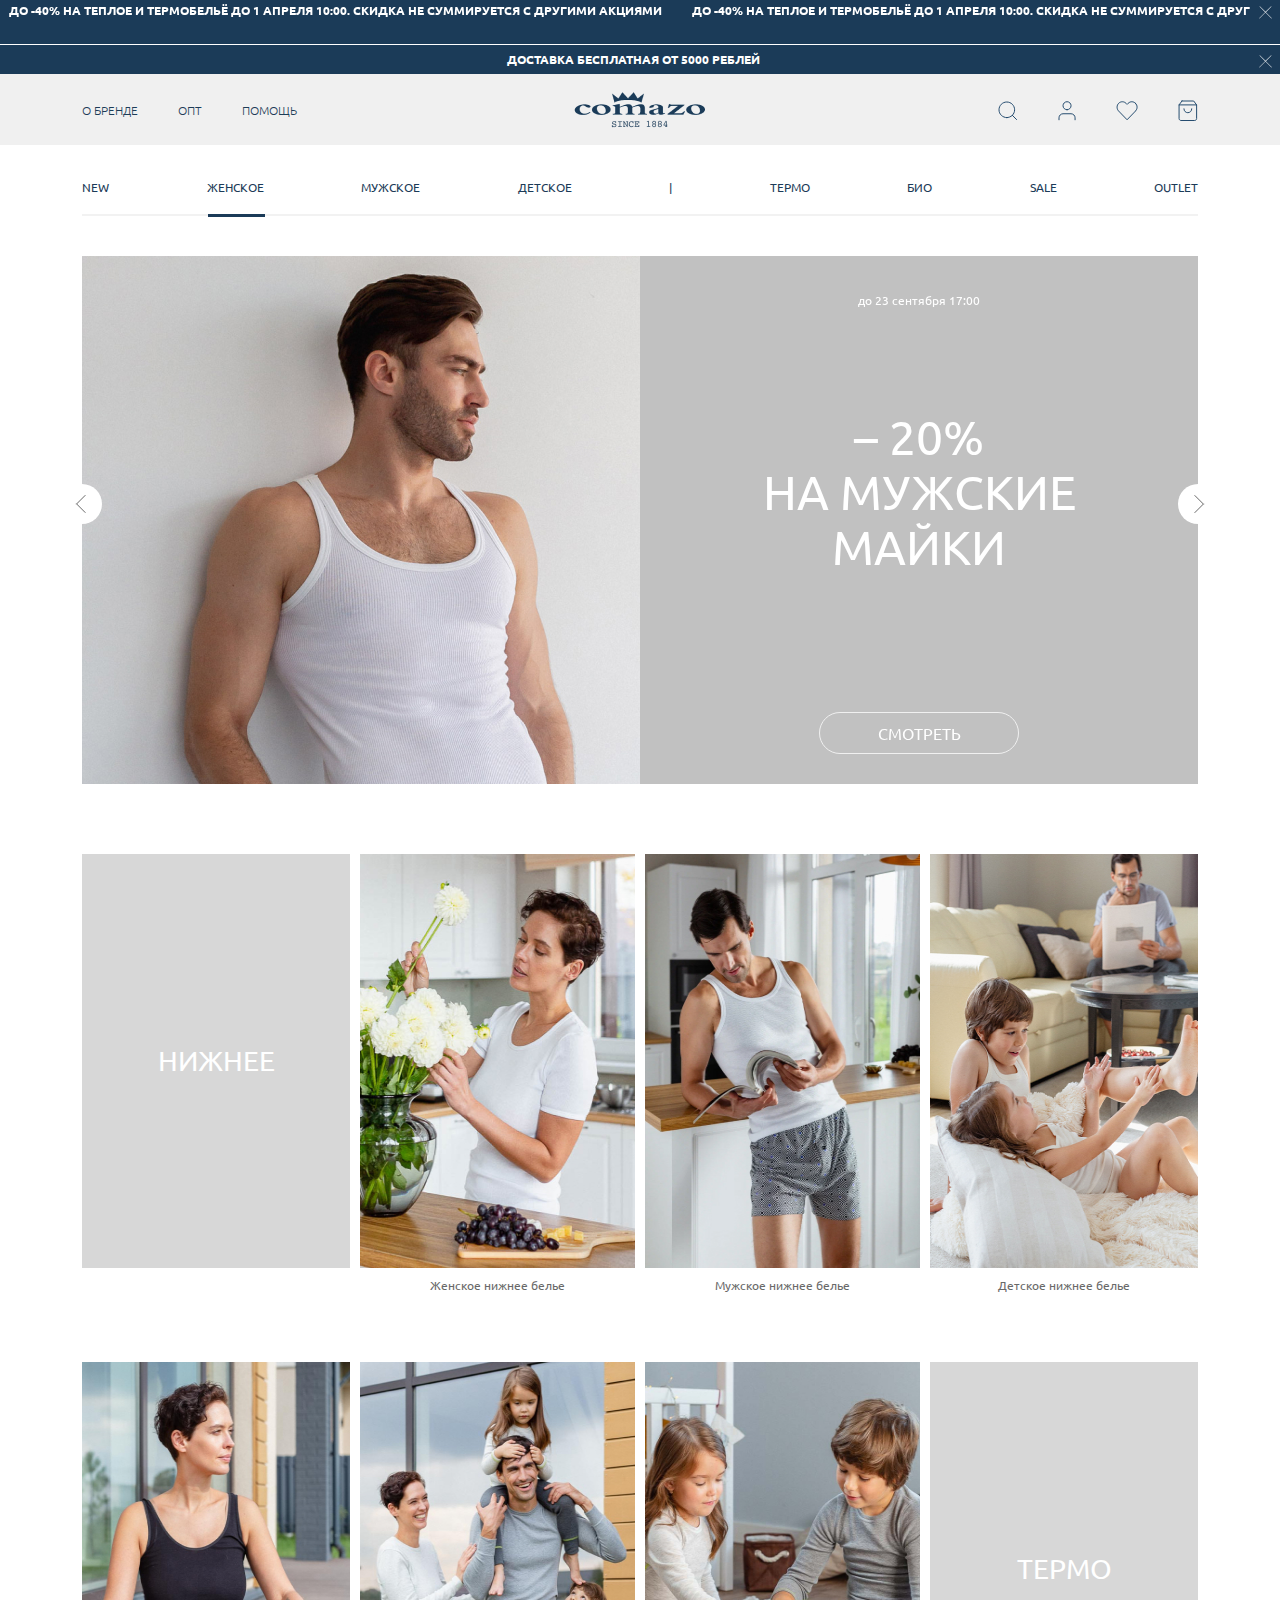
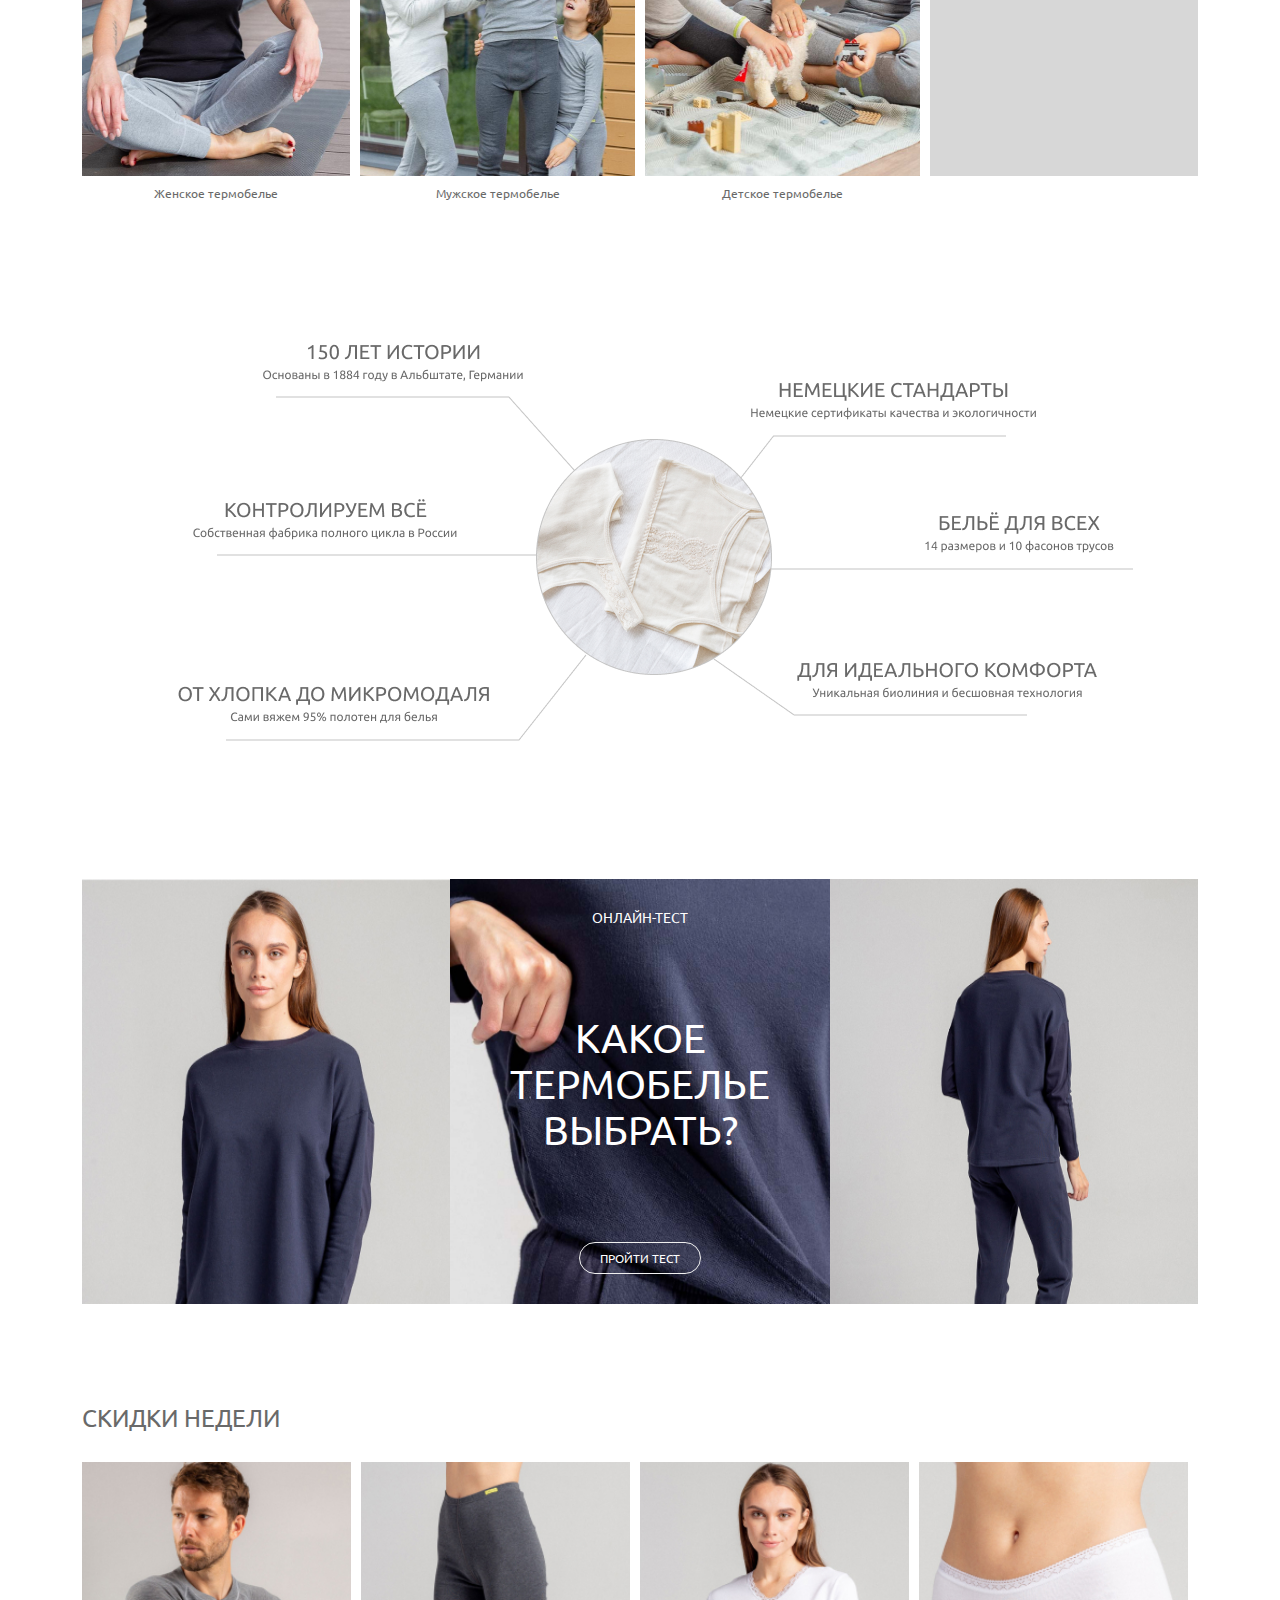
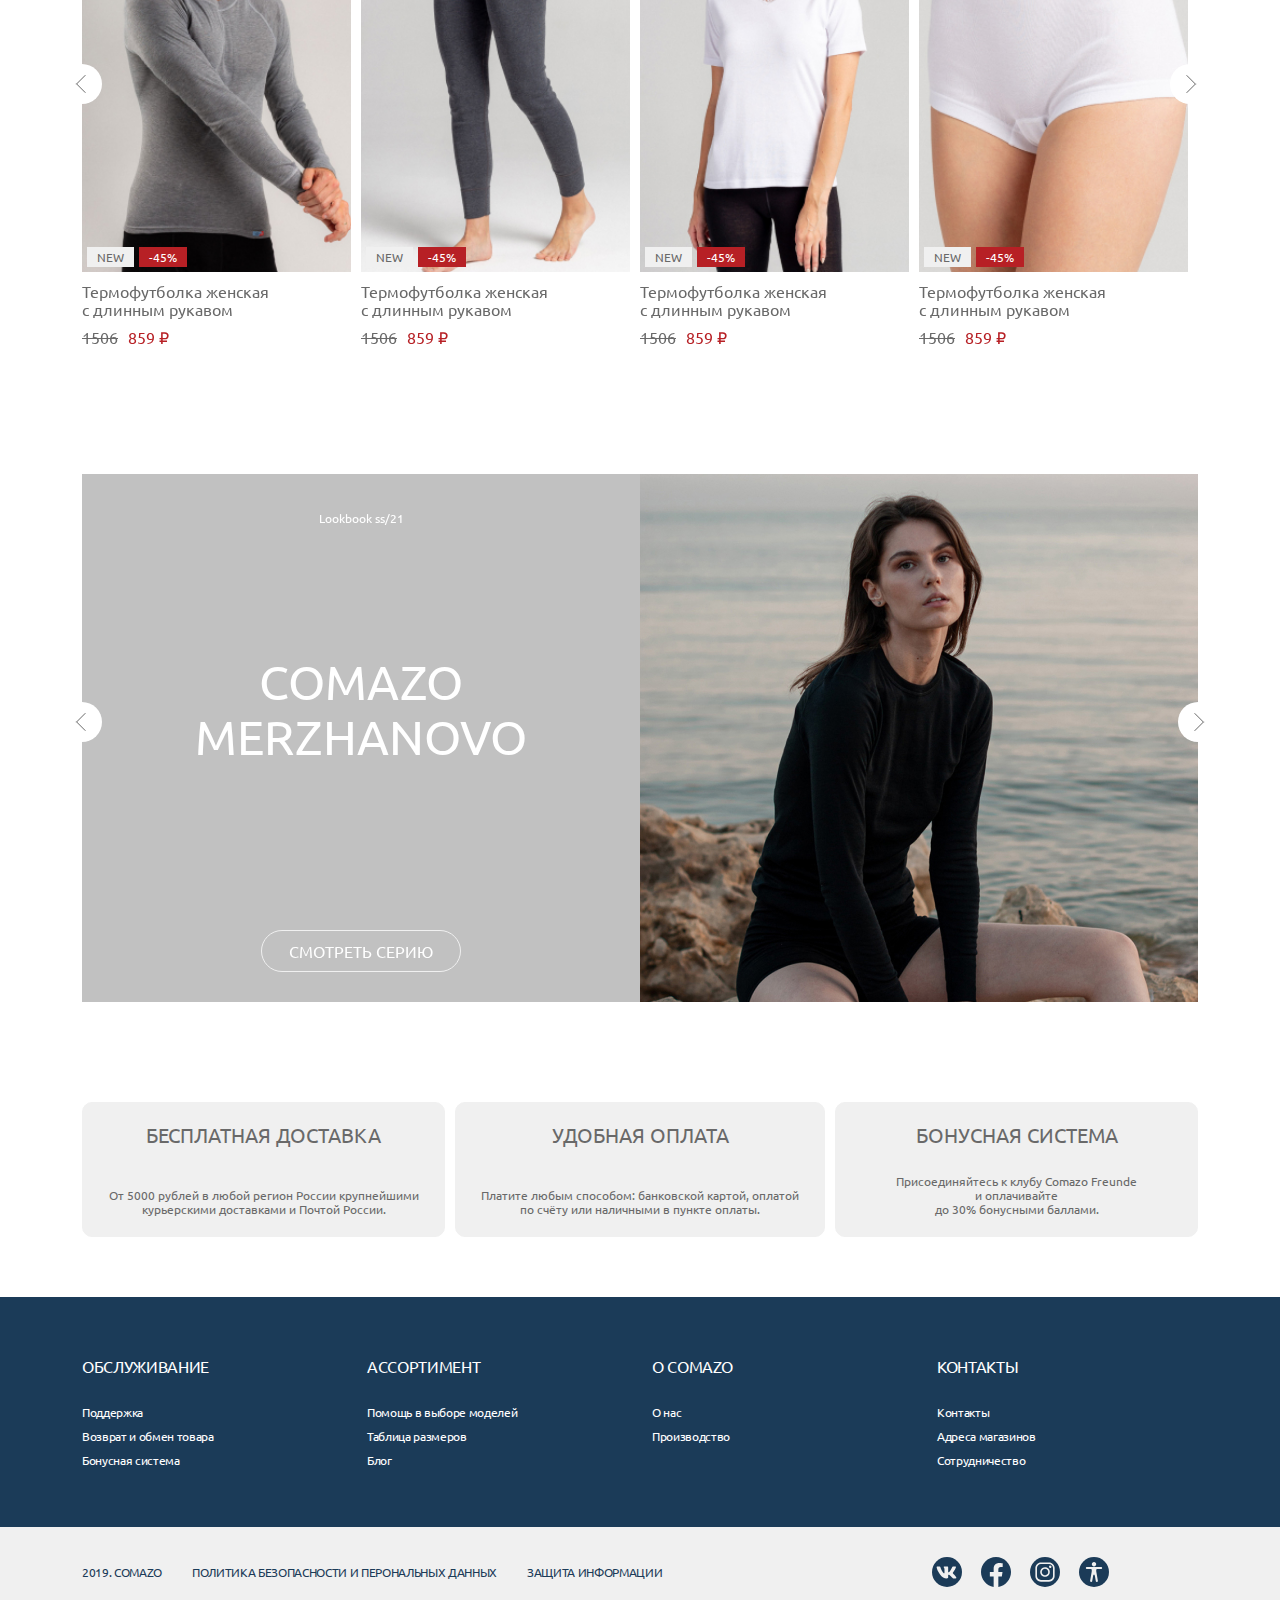
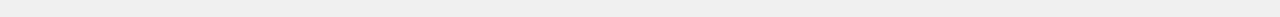
==== commit f256b8b3: "shshsgfhdf" ====
--- a/index.html
+++ b/index.html
@@ -53,15 +53,9 @@
 									<a href="#!" class="search-btn mob"><img src="images/search-icon.svg" alt=""></a>
 								</div>
 								<div class="header-menu-left">
-									<a href="#!" class="retail-link menu-link">РОЗНИЦА</a>
+									<a href="#!" class="retail-link menu-link">О бренде</a>
 									<a href="#!" class="opt-link menu-link">ОПТ</a>
-									<a href="#!" class="search-btn tab medium"><img src="images/search-icon.svg" alt=""></a>
-
-									<form action="#!" id="head-search" class="pc">
-										<div class="form-group">
-											<input type="search" name="search" id="search">
-										</div>
-									</form>
+									<a href="#!" class="retail-link menu-link">Помощь</a>
 								</div>
 							</div>
 							<div class="col-4">
@@ -71,6 +65,7 @@
 							</div>
 							<div class="col-4">
 								<div class="header-menu-right">
+									<a href="#!" class="search-btn search-right"><img src="images/search-icon.svg" alt=""></a>
 									<a href="#!" class="login-link"><img src="images/login-icon.svg" alt=""></a>
 									<a href="#!" class="fav-link"><img src="images/favorite-icon.svg" alt=""></a>
 									<a href="#!" class="cart-link"><img src="images/cart-icon.svg" alt=""></a>
@@ -106,48 +101,193 @@
 											NEW
 											<img src="images/menu-arrow.svg" alt="">
 										</a>
-										<ul class="dropdown-menu">
-										  <li><a class="dropdown-item" href="#">Action</a></li>
-										  <li><a class="dropdown-item" href="#">Another action</a></li>
-										  <li><a class="dropdown-item" href="#">Something else</a></li>
-										</ul>
 									</li>
 									<li class="nav-item dropdown">
 										<a class="nav-link dropdown-toggle active" href="#" role="button" data-bs-toggle="dropdown" aria-expanded="false">
 											ЖЕНСКОЕ
 											<img src="images/menu-arrow.svg" alt="">
 										</a>
-										<ul class="dropdown-menu">
-										  <li><a class="dropdown-item" href="#">Action</a></li>
-										  <li><a class="dropdown-item" href="#">Another action</a></li>
-										  <li><a class="dropdown-item" href="#">Something else here</a></li>
-										</ul>
+										<div class="dropdown-menu">
+											<div class="container">
+												<div class="row">
+													<div class="col-lg-2 col-md-4 drop-col pl-0">
+														<div class="drop-item">
+															<p>МАЙКИ</p>
+															<div class="drop-link">
+																<a href="#!">Майки на бретельках</a>
+																<a href="#!">Майки с плечиками</a>
+															</div>
+														</div>
+													</div>
+													<div class="col-lg-2 col-md-4 drop-col">
+														<div class="drop-item">
+															<p>ТРУСЫ</p>
+															<div class="drop-link">
+																<a href="#!">Хипстэн</a>
+																<a href="#!">Мини</a>
+																<a href="#!">Миди</a>
+																<a href="#!">Рио</a>
+																<a href="#!">Классик</a>
+																<a href="#!">Трусы шорты</a>
+																<a href="#!">Панталоны</a>
+															</div>
+														</div>
+													</div>
+													<div class="col-lg-2 col-md-4 drop-col">
+														<div class="drop-item">
+															<p>ШОРТЫ И ЛЕГГИНСЫ</p>
+															<div class="drop-link">
+																<a href="#!">Шорты</a>
+																<a href="#!">Панталоны</a>
+																<a href="#!">Велосипедки</a>
+																<a href="#!">Леггинсы</a>
+																<a href="#!">Шорты</a>
+															</div>
+														</div>
+													</div>
+													<div class="col-lg-2 col-md-4 drop-col">
+														<div class="drop-item">
+															<p>ФУТБОЛКИ</p>
+															<div class="drop-link">
+																<a href="#!">Короткий рукав</a>
+																<a href="#!">Длинный рукав</a>
+															</div>
+														</div>
+													</div>
+													<div class="col-lg-2 col-md-4 drop-col">
+														<div class="drop-item">
+															<p>ПИЖАМЫ И СОРОЧКИ</p>
+															<div class="drop-link">
+																<a href="#!">Пижамные шорты</a>
+																<a href="#!">Пижамные футболки</a>
+																<a href="#!">Сорочки</a>
+															</div>
+														</div>
+													</div>
+													<div class="col-lg-2 col-md-4 drop-col">
+														<div class="drop-item">
+															<p>ТЕРМОБЕЛЬЁ</p>
+															<div class="drop-link">
+																<a href="#!">Футболки с коротким рукавом</a>
+																<a href="#!">Футболки с длинным рукавом</a>
+																<a href="#!">Шорты</a>
+																<a href="#!">Кальсоны</a>
+																<a href="#!">Майки с плечиками</a>
+																<a href="#!">Шарфы-снуды</a>
+															</div>
+														</div>
+													</div>
+												</div>
+											</div>
+										</div>
 									</li>
 									<li class="nav-item dropdown">
 										<a class="nav-link dropdown-toggle" href="#" role="button" data-bs-toggle="dropdown" aria-expanded="false">
 											МУЖСКОЕ
 											<img src="images/menu-arrow.svg" alt="">
 										</a>
-										<ul class="dropdown-menu">
-										  <li><a class="dropdown-item" href="#">Action</a></li>
-										  <li><a class="dropdown-item" href="#">Another action</a></li>
-										  <li><a class="dropdown-item" href="#">Something here</a></li>
-										</ul>
+										<div class="dropdown-menu">
+											<div class="container">
+												<div class="row">
+													<div class="col-xl col-lg-2 col-md-4 drop-col pl-0">
+														<div class="drop-item">
+															<p>МАЙКИ</p>
+															<div class="drop-link">
+																<a href="#!">Майки</a>
+																<a href="#!">Майки с узким плечом</a>
+															</div>
+														</div>
+													</div>
+													<div class="col-xl col-lg-2 col-md-4 drop-col">
+														<div class="drop-item">
+															<p>ТРУСЫ</p>
+															<div class="drop-link">
+																<a href="#!">Классические</a>
+																<a href="#!">Транки</a>
+																<a href="#!">Боксеры</a>
+																<a href="#!">Мини</a>
+															</div>
+														</div>
+													</div>
+													<div class="col-xl col-lg-2 col-md-4 drop-col">
+														<div class="drop-item">
+															<p>ШОРТЫ И ЛЕГГИНСЫ</p>
+															<div class="drop-link">
+																<a href="#!">Шорты</a>
+																<a href="#!">Кальсоны</a>
+															</div>
+														</div>
+													</div>
+													<div class="col-xl col-lg-2 col-md-4 drop-col">
+														<div class="drop-item">
+															<p>ФУТБОЛКИ</p>
+															<div class="drop-link">
+																<a href="#!">Короткий рукав</a>
+																<a href="#!">Длинный рукав</a>
+															</div>
+														</div>
+													</div>
+													<div class="col-xl col-lg-2 col-md-4 drop-col">
+														<div class="drop-item">
+															<p>ТЕРМОБЕЛЬЁ</p>
+															<div class="drop-link">
+																<a href="#!">Футболки с коротким рукавом</a>
+																<a href="#!">Футболки с длинным рукавом</a>
+																<a href="#!">Шорты</a>
+																<a href="#!">Кальсоны</a>
+																<a href="#!">Майки с плечиками</a>
+																<a href="#!">Шарфы-снуды</a>
+															</div>
+														</div>
+													</div>
+												</div>
+											</div>
+										</div>
 									</li>
 									<li class="nav-item dropdown">
 										<a class="nav-link dropdown-toggle" href="#" role="button" data-bs-toggle="dropdown" aria-expanded="false">
 											ДЕТСКОЕ
 											<img src="images/menu-arrow.svg" alt="">
 										</a>
-										<ul class="dropdown-menu">
-										  <li><a class="dropdown-item" href="#">Action</a></li>
-										  <li><a class="dropdown-item" href="#">Another action</a></li>
-										  <li><a class="dropdown-item" href="#">else here</a></li>
-										</ul>
+										<div class="dropdown-menu">
+											<div class="container">
+												<div class="row">
+													<div class="col-lg-2 col-md drop-col pl-0">
+														<div class="drop-item">
+															<p>Для девочек</p>
+															<div class="drop-link">
+																<a href="#!">Футболки</a>
+																<a href="#!">Шорты и леггинсы</a>
+																<a href="#!">Пижамы и сорочки</a>
+															</div>
+														</div>
+													</div>
+													<div class="col-lg-2 col-md drop-col">
+														<div class="drop-item">
+															<p>Для мальчиков</p>
+															<div class="drop-link">
+																<a href="#!">Футболки</a>
+																<a href="#!">Кальсоны</a>
+																<a href="#!">Пижамы</a>
+															</div>
+														</div>
+													</div>
+													<div class="col-lg-2 col-md drop-col">
+														<div class="drop-item">
+															<p>Термобелье</p>
+															<div class="drop-link">
+																<a href="#!">Футболки с длинным рукавом</a>
+																<a href="#!">Кальсоны</a>
+															</div>
+														</div>
+													</div>
+												</div>
+											</div>
+										</div>
 									</li>
 	
 									<li class="nav-item slash">
-										<a class="nav-link" href="#">|</a>
+										<a class="nav-link" href="#!">|</a>
 									</li>
 
 									<li class="nav-item dropdown">
@@ -155,44 +295,141 @@
 											ТЕРМО
 											<img src="images/menu-arrow.svg" alt="">
 										</a>
-										<ul class="dropdown-menu">
-										  <li><a class="dropdown-item" href="#">Action</a></li>
-										  <li><a class="dropdown-item" href="#">Another action</a></li>
-										  <li><a class="dropdown-item" href="#">Something else here</a></li>
-										</ul>
+										<div class="dropdown-menu">
+											<div class="container">
+												<div class="row">
+													<div class="col-xl-2 col-lg-2 col-md-4 drop-col drop-img-col pl-0">
+														<div class="drop-item">
+															<a href="#!" class="drop-img">
+																<img src="images/drop-img1.jpg" alt="">
+																<span>линия casual</span>
+															</a>
+														</div>
+													</div>
+													<div class="col-xl-2 col-lg-2 col-md-4 drop-col drop-img-col">
+														<div class="drop-item">
+															<a href="#!" class="drop-img">
+																<img src="images/drop-img2.jpg" alt="">
+																<span>линия active</span>
+															</a>
+														</div>
+													</div>
+													<div class="col-xl-2 col-lg-2 col-md-4 drop-col drop-img-col">
+														<div class="drop-item">
+															<a href="#!" class="drop-img">
+																<img src="images/drop-img3.jpg" alt="">
+																<span>линия sport</span>
+															</a>
+														</div>
+													</div>
+
+													<div class="col-xl-2 col-lg-2 col-md-4 drop-col">
+														<div class="drop-item">
+															<p>Женское</p>
+															<div class="drop-link">
+																<a href="#!">Футболки с коротким рукавом</a>
+																<a href="#!">Футболки с длинным рукавом</a>
+																<a href="#!">Шорты</a>
+																<a href="#!">Кальсоны</a>
+																<a href="#!">Майки с плечиками</a>
+																<a href="#!">Шарфы-снуды</a>
+															</div>
+														</div>
+													</div>
+													<div class="col-xl-2 col-lg-2 col-md-4 drop-col">
+														<div class="drop-item">
+															<p>Мужское</p>
+															<div class="drop-link">
+																<a href="#!">Футболки с коротким рукавом</a>
+																<a href="#!">Футболки с длинным рукавом</a>
+																<a href="#!">Шорты</a>
+																<a href="#!">Кальсоны</a>
+																<a href="#!">Майки с плечиками</a>
+																<a href="#!">Шарфы-снуды</a>
+															</div>
+														</div>
+													</div>
+													<div class="col-xl-2 col-lg-2 col-md-4 drop-col">
+														<div class="drop-item">
+															<p>Детское</p>
+															<div class="drop-link">
+																<a href="#!">Футболки с длинным рукавом</a>
+																<a href="#!">Кальсоны</a>
+															</div>
+														</div>
+													</div>
+												</div>
+											</div>
+										</div>
 									</li>
 									<li class="nav-item dropdown">
 										<a class="nav-link dropdown-toggle" href="#" role="button" data-bs-toggle="dropdown" aria-expanded="false">
 											БИО
 											<img src="images/menu-arrow.svg" alt="">
 										</a>
-										<ul class="dropdown-menu">
-										  <li><a class="dropdown-item" href="#">Action</a></li>
-										  <li><a class="dropdown-item" href="#">Another action</a></li>
-										  <li><a class="dropdown-item" href="#">Something else here</a></li>
-										</ul>
+										<div class="dropdown-menu">
+											<div class="container">
+												<div class="row">
+													<div class="col-lg col-md drop-col pl-0">
+														<div class="drop-item">
+															<p>Новинки со льном</p>
+															<div class="drop-link">
+																
+															</div>
+														</div>
+													</div>
+													<div class="col-lg col-md drop-col">
+														<div class="drop-item">
+															<p>Трусы</p>
+															<div class="drop-link">
+																<a href="#!">Рио</a>
+																<a href="#!">Классик</a>
+																<a href="#!">Макси</a>
+															</div>
+														</div>
+													</div>
+													<div class="col-lg col-md drop-col">
+														<div class="drop-item">
+															<p>Майки</p>
+															<div class="drop-link">
+																<a href="#!">На бретельках</a>
+																<a href="#!">С плечиками</a>
+															</div>
+														</div>
+													</div>
+													<div class="col-lg col-md drop-col">
+														<div class="drop-item">
+															<p>Пижамы</p>
+															<div class="drop-link">
+																<a href="#!">Футболки</a>
+																<a href="#!">Шорты</a>
+																<a href="#!">Сорочки</a>
+															</div>
+														</div>
+													</div>
+													<div class="col-lg col-md drop-col">
+														<div class="drop-item">
+															<p>Детское</p>
+															<div class="drop-link">
+																
+															</div>
+														</div>
+													</div>
+												</div>
+											</div>
+										</div>
 									</li>
 									<li class="nav-item dropdown">
 										<a class="nav-link dropdown-toggle" href="#" role="button" data-bs-toggle="dropdown" aria-expanded="false">
 											SALE
 											<img src="images/menu-arrow.svg" alt="">
 										</a>
-										<ul class="dropdown-menu">
-										  <li><a class="dropdown-item" href="#">Action</a></li>
-										  <li><a class="dropdown-item" href="#">Another action</a></li>
-										  <li><a class="dropdown-item" href="#">Something else here</a></li>
-										</ul>
 									</li>
 									<li class="nav-item dropdown">
 										<a class="nav-link dropdown-toggle" href="#" role="button" data-bs-toggle="dropdown" aria-expanded="false">
 											OUTLET
 											<img src="images/menu-arrow.svg" alt="">
 										</a>
-										<ul class="dropdown-menu">
-										  <li><a class="dropdown-item" href="#">Action</a></li>
-										  <li><a class="dropdown-item" href="#">Another action</a></li>
-										  <li><a class="dropdown-item" href="#">Something else here</a></li>
-										</ul>
 									</li>
 								</ul>
 
@@ -209,704 +446,446 @@
 		<main class="main">
             <section class="index-sec">
                 <div class="container">
-                    <div class="row">
-                        <div class="col-lg-6 col-md-6 col-sm-6 col-6 pr-0">
-                            <div class="index-main-right index-main-banner">
-                                <img src="images/index-left-img.jpg" alt="">
-                            </div>
-                        </div>
-                        <div class="col-lg-6 col-md-6 col-sm-6 col-6 pl-0">
-                            <div class="index-main-left index-main-banner">
-                                <div class="index-left-info">
-                                    <span>до 23 сентября 17:00</span>
-                                </div>
-                                <div class="index-left-text">
-                                    <h1>– 20% <br> на мужские <br> майки</h1>
-                                    
-                                    <span class="index-tag">SS/22</span>
-                                </div>
-                                <a href="#!" class="view-btn">Смотреть</a>
-                            </div>
-                        </div>
-                    </div>
-                    <div class="row">
-                        <div class="col-lg-12">
-                            <div class="index-collection">
-                                <a href="#!" class="index-col-item">
-                                    <div class="index-col-item-img">
-                                        <img src="images/catalog-termo-image1.jpg" alt="">
-                                    </div>
-                                    <span>Женское термобелье</span>
-                                </a>
-                                <a href="#!" class="index-col-item">
-                                    <div class="index-col-item-img">
-                                        <img src="images/catalog-termo-image2.jpg" alt="">
-                                    </div>
-                                    <span>Мужское термобелье</span>
-                                </a>
-                                <a href="#!" class="index-col-item">
-                                    <div class="index-col-item-img">
-                                        <img src="images/catalog-termo-image3.jpg" alt="">
-                                    </div>
-                                    <span>Детское термобелье</span>
-                                </a>
-                                <a href="#!" class="index-col-item">
-                                    <div class="index-col-item-img">
-                                        <img src="images/catalog-termo-image3.jpg" alt="">
-                                    </div>
-                                    <span>Детское термобелье</span>
-                                </a>
-                            </div>
-                        </div>
-                    </div>
+					<div class="index-slide">
+						<div class="slick-slide">
+							<div class="row">
+								<div class="col-lg-6 col-md-6 col-sm-6 col-12 pr-0 index-mob">
+									<div class="index-main-right index-main-banner">
+										<img src="images/index-left-img.jpg" alt="">
+									</div>
+								</div>
+								<div class="col-lg-6 col-md-6 col-sm-6 col-12 pl-0">
+									<div class="index-main-left index-main-banner">
+										<div class="index-left-info">
+											<span>до 23 сентября 17:00</span>
+										</div>
+										<div class="index-left-text">
+											<h1>– 20% <br> на мужские <br> майки</h1>
+										</div>
+										<a href="#!" class="view-btn">Смотреть</a>
+									</div>
+								</div>
+							</div>
+						</div>
+						<div class="slick-slide">
+							<div class="row">
+								<div class="col-lg-6 col-md-6 col-sm-6 col-12 pr-0 index-mob">
+									<div class="index-main-right index-main-banner">
+										<img src="images/index-left-img.jpg" alt="">
+									</div>
+								</div>
+								<div class="col-lg-6 col-md-6 col-sm-6 col-6 pl-0">
+									<div class="index-main-left index-main-banner">
+										<div class="index-left-info">
+											<span>до 23 сентября 17:00</span>
+										</div>
+										<div class="index-left-text">
+											<h1>– 20% <br> на мужские <br> майки</h1>
+										</div>
+										<a href="#!" class="view-btn">Смотреть</a>
+									</div>
+								</div>
+							</div>
+						</div>
+					</div>
+                    <div class="row index-collection">
+						<div class="col-md-3 col-sm-4 col-4 index-column pr-5 for-mob">
+							<a href="#!" class="index-col-item">
+								<div class="index-col-text">
+									<p>НИЖНЕЕ</p>
+								</div>
+							</a>
+						</div>
+						<div class="col-md-3 col-sm-4 col-4 index-column pr-5 pl-5">
+							<a href="#!" class="index-col-item">
+								<div class="index-col-item-img">
+									<img src="images/index-lower-img.jpg" alt="">
+								</div>
+								<span>Женское нижнее белье</span>
+							</a>
+						</div>
+						<div class="col-md-3 col-sm-4 col-4 index-column pr-5 pl-5">
+							<a href="#!" class="index-col-item">
+								<div class="index-col-item-img">
+									<img src="images/index-lower-img2.jpg" alt="">
+								</div>
+								<span>Мужское нижнее белье</span>
+							</a>
+						</div>
+						<div class="col-md-3 col-sm-4 col-4 index-column pl-5">
+							<a href="#!" class="index-col-item">
+								<div class="index-col-item-img">
+									<img src="images/index-lower-img3.jpg" alt="">
+								</div>
+								<span>Детское нижнее белье</span>
+							</a>
+						</div>
+					</div>
+					<div class="row index-collection">
+						<div class="col-md-3 col-sm-4 col-4 index-column pr-5">
+							<a href="#!" class="index-col-item">
+								<div class="index-col-item-img">
+									<img src="images/index-termo1.jpg" alt="">
+								</div>
+								<span>Женское термобелье</span>
+							</a>
+						</div>
+						<div class="col-md-3 col-sm-4 col-4 index-column pr-5 pl-5">
+							<a href="#!" class="index-col-item">
+								<div class="index-col-item-img">
+									<img src="images/index-termo2.jpg" alt="">
+								</div>
+								<span>Мужское термобелье</span>
+							</a>
+						</div>
+						<div class="col-md-3 col-sm-4 col-4 index-column pr-5 pl-5">
+							<a href="#!" class="index-col-item">
+								<div class="index-col-item-img">
+									<img src="images/index-termo3.jpg" alt="">
+								</div>
+								<span>Детское термобелье</span>
+							</a>
+						</div>
+						<div class="col-sm-3 col-4 index-column pl-5 for-mob">
+							<a href="#!" class="index-col-item">
+								<div class="index-col-text">
+									<p>ТЕРМО</p>
+								</div>
+							</a>
+						</div>
+					</div>
                 </div>
             </section>
 
-            <section class="catalog-main">
-                <div class="container">
-                    <div class="row">
-                        <div class="col-xl-3 col-lg-12 catalog-left-side">
-                            <div class="catalog-filter">
-								<div class="for-fixed">
-									<p>Фильтры</p>
-									<a href="#!" class="filter-closed"><img src="images/filter-close-icon.svg" alt=""></a>
-								</div>
-                                <div class="bread-crumbs">
-                                    <a href="#!">Comazo</a>
-                                    <span>-</span>
-                                    <p>Термо</p>
-                                </div>
-
-                                <div class="accordion" id="accordionPanelsStayOpenExample">
-                                    <div class="accordion-item">
-                                        <h2 class="accordion-header" id="panelsStayOpen-headingType">
-                                          <button class="accordion-button collapsed" type="button" data-bs-toggle="collapse" data-bs-target="#panelsStayOpen-collapseType" aria-expanded="false" aria-controls="panelsStayOpen-collapseType">
-                                              Пол
-                                              <img src="images/accordion-arrow.svg" alt="">
-                                          </button>
-                                        </h2>
-                                        <div id="panelsStayOpen-collapseType" class="accordion-collapse collapse" aria-labelledby="panelsStayOpen-headingType">
-                                          <div class="accordion-body">
-                                            <div class="filter-floor filter-block-style">
-												<a href="#!" class="floor-items filter-style">Женский</a>
-												<a href="#!" class="floor-items filter-style">Мужской</a>
-												<a href="#!" class="floor-items filter-style">Детский</a>
-											</div>
-                                          </div>
-                                        </div>
-                                    </div>
-                                    <div class="accordion-item">
-                                      <h2 class="accordion-header" id="panelsStayOpen-headingLine">
-                                        <button class="accordion-button" type="button" data-bs-toggle="collapse" data-bs-target="#panelsStayOpen-collapseLine" aria-expanded="false" aria-controls="panelsStayOpen-collapseLine">
-                                            Линия
-                                            <img src="images/accordion-arrow.svg" alt="">
-                                        </button>
-                                      </h2>
-                                      <div id="panelsStayOpen-collapseLine" class="accordion-collapse collapse" aria-labelledby="panelsStayOpen-headingLine">
-                                        <div class="accordion-body">
-                                            <div class="filter-line">
-                                                <a href="#!" class="line-items yellow-border">CASUAL-15</a>
-                                                <a href="#!" class="line-items red-border">CASUAL-25</a>
-                                                <a href="#!" class="line-items green-border">CASUAL-35</a>
-                                                <a href="#!" class="line-items yellow-border">ACTIVE-15</a>
-                                                <a href="#!" class="line-items red-border">ACTIVE-25</a>
-                                                <a href="#!" class="line-items green-border">ACTIVE-35</a>
-                                                <a href="#!" class="line-items yellow-border">SPORT-15</a>
-                                                <a href="#!" class="line-items red-border">SPORT-25</a>
-                                                <a href="#!" class="line-items green-border">SPORT-35</a>
-                                            </div>
-                                        </div>
-                                      </div>
-                                    </div>
-                                    <div class="accordion-item">
-                                      <h2 class="accordion-header" id="panelsStayOpen-headingPrice">
-                                        <button class="accordion-button collapsed" type="button" data-bs-toggle="collapse" data-bs-target="#panelsStayOpen-collapsePrice" aria-expanded="false" aria-controls="panelsStayOpen-collapsePrice">
-                                            ЦЕНА
-                                            <img src="images/accordion-arrow.svg" alt="">
-                                        </button>
-                                      </h2>
-                                      <div id="panelsStayOpen-collapsePrice" class="accordion-collapse collapse" aria-labelledby="panelsStayOpen-headingPrice">
-                                        <div class="accordion-body">
-                                            <div class="filter-price">
-												<div class="easy-basket-filter">	
-													<div class="easy-basket-filter-range">
-														<input type="range" class="lower range" step="any" min="0" max="5000" value="0"/>
-														<input type="range" class="upper range" step="any" min="0" max="5000" value="5000"/>
-														<div class="fill"></div>
-													</div>
-													<div class="easy-basket-filter-info">
-														<input type="text" class="easy-basket-lower" value="0 ₽" min="0" max="5000"/>
-														<input type="text" class="easy-basket-upper" value="5000 ₽" min="0" max="5000"/>
-													</div>
-												</div>
-                                            </div>
-                                        </div>
-                                      </div>
-                                    </div>
-                                    <div class="accordion-item">
-                                        <h2 class="accordion-header" id="panelsStayOpen-headingSize">
-                                          <button class="accordion-button collapsed" type="button" data-bs-toggle="collapse" data-bs-target="#panelsStayOpen-collapseSize" aria-expanded="false" aria-controls="panelsStayOpen-collapseSize">
-                                              РАЗМЕР
-                                              <img src="images/accordion-arrow.svg" alt="">
-                                          </button>
-                                        </h2>
-                                        <div id="panelsStayOpen-collapseSize" class="accordion-collapse collapse" aria-labelledby="panelsStayOpen-headingSize">
-                                          <div class="accordion-body">
-                                            <div class="row filter-size">
-                                                <div class="col-6 fSize-col">
-                                                    <a href="#!" class="fSize-items">40 rus / 34 ger</a>
-                                                </div>
-                                                <div class="col-6 fSize-col">
-                                                    <a href="#!" class="fSize-items">42 rus / 36 ger</a>
-                                                </div>
-
-                                                <div class="col-6 fSize-col">
-                                                    <a href="#!" class="fSize-items">44 rus / 38 ger</a>
-                                                </div>
-                                                <div class="col-6 fSize-col">
-                                                    <a href="#!" class="fSize-items active">46 rus / 40 ger</a>
-                                                </div>
-
-                                                <div class="col-6 fSize-col">
-                                                    <a href="#!" class="fSize-items active">48 rus / 42 ger</a>
-                                                </div>
-                                                <div class="col-6 fSize-col">
-                                                    <a href="#!" class="fSize-items active">50 rus / 44 ger</a>
-                                                </div>
-
-                                                <div class="col-6 fSize-col">
-                                                    <a href="#!" class="fSize-items">52 rus / 46 ger</a>
-                                                </div>
-                                                <div class="col-6 fSize-col">
-                                                    <a href="#!" class="fSize-items">54 rus / 48 ger</a>
-                                                </div>
-
-                                                <div class="col-6 fSize-col">
-                                                    <a href="#!" class="fSize-items">56 rus / 50 ger</a>
-                                                </div>
-                                                <div class="col-6 fSize-col">
-                                                    <a href="#!" class="fSize-items">58 rus / 52 ger</a>
-                                                </div>
-
-                                                <div class="col-6 fSize-col">
-                                                    <a href="#!" class="fSize-items">60 rus / 54 ger</a>
-                                                </div>
-                                                <div class="col-6 fSize-col">
-                                                    <a href="#!" class="fSize-items">62 rus / 56 ger</a>
-                                                </div>
-                                            </div>
-                                          </div>
-                                        </div>
-                                    </div>
-
-									<div class="accordion-item">
-                                        <h2 class="accordion-header" id="panelsStayOpen-headingTemp">
-                                          <button class="accordion-button collapsed" type="button" data-bs-toggle="collapse" data-bs-target="#panelsStayOpen-collapseTemp" aria-expanded="false" aria-controls="panelsStayOpen-collapseTemp">
-											Температурный режим
-                                              <img src="images/accordion-arrow.svg" alt="">
-                                          </button>
-                                        </h2>
-                                        <div id="panelsStayOpen-collapseTemp" class="accordion-collapse collapse" aria-labelledby="panelsStayOpen-headingTemp">
-											<div class="accordion-body">
-												<div class="filter-temp filter-block-style">
-													<a href="#!" class="temp-items filter-style">Комфортно до -15ºС</a>
-													<a href="#!" class="temp-items filter-style">Комфортно до -25ºС</a>
-													<a href="#!" class="temp-items filter-style">Комфортно до -35ºС</a>
-												</div>
-											  </div>
-                                        </div>
-                                    </div>
-									<div class="accordion-item">
-                                        <h2 class="accordion-header" id="panelsStayOpen-headingActive">
-                                          <button class="accordion-button collapsed" type="button" data-bs-toggle="collapse" data-bs-target="#panelsStayOpen-collapseActive" aria-expanded="false" aria-controls="panelsStayOpen-collapseActive">
-												Активность
-                                              <img src="images/accordion-arrow.svg" alt="">
-                                          </button>
-                                        </h2>
-                                        <div id="panelsStayOpen-collapseActive" class="accordion-collapse collapse" aria-labelledby="panelsStayOpen-headingActive">
-                                          <div class="accordion-body">
-                                            <div class="filter-active filter-block-style">
-												<a href="#!" class="active-items filter-style">Низкая активность (12)</a>
-												<a href="#!" class="active-items filter-style">Активный досуг (15)</a>
-											</div>
-                                          </div>
-                                        </div>
-                                    </div>
-
-                                    <div class="accordion-item">
-                                        <h2 class="accordion-header" id="panelsStayOpen-headingMaterial">
-                                          <button class="accordion-button collapsed" type="button" data-bs-toggle="collapse" data-bs-target="#panelsStayOpen-collapseMaterial" aria-expanded="false" aria-controls="panelsStayOpen-collapseMaterial">
-                                              МАТЕРИАЛ
-                                              <img src="images/accordion-arrow.svg" alt="">
-                                          </button>
-                                        </h2>
-                                        <div id="panelsStayOpen-collapseMaterial" class="accordion-collapse collapse" aria-labelledby="panelsStayOpen-headingMaterial">
-                                          <div class="accordion-body">
-                                            5
-                                          </div>
-                                        </div>
-                                    </div>
-                                    <div class="accordion-item">
-                                        <h2 class="accordion-header" id="panelsStayOpen-headingProperty">
-                                          <button class="accordion-button collapsed" type="button" data-bs-toggle="collapse" data-bs-target="#panelsStayOpen-collapseProperty" aria-expanded="false" aria-controls="panelsStayOpen-collapseProperty">
-                                              ОСОБЕННОСТИ
-                                              <img src="images/accordion-arrow.svg" alt="">
-                                          </button>
-                                        </h2>
-                                        <div id="panelsStayOpen-collapseProperty" class="accordion-collapse collapse" aria-labelledby="panelsStayOpen-headingProperty">
-                                          <div class="accordion-body">
-                                            6
-                                          </div>
-                                        </div>
-                                    </div>
-                                    <div class="accordion-item">
-                                        <h2 class="accordion-header" id="panelsStayOpen-headingColor">
-                                          <button class="accordion-button collapsed" type="button" data-bs-toggle="collapse" data-bs-target="#panelsStayOpen-collapseColor" aria-expanded="false" aria-controls="panelsStayOpen-collapseColor">
-                                              Цвет
-                                              <img src="images/accordion-arrow.svg" alt="">
-                                          </button>
-                                        </h2>
-                                        <div id="panelsStayOpen-collapseColor" class="accordion-collapse collapse" aria-labelledby="panelsStayOpen-headingColor">
-                                          <div class="accordion-body">
-                                            <div class="filter-color">
-                                                <a href="#!" class="color-items active">БЕЛЫЙ <span class="white"></span></a>
-                                                <a href="#!" class="color-items">СВЕТЛЫЙ <span class="light"></span></a>
-                                                <a href="#!" class="color-items">ТЕМНЫЙ <span class="dark-gray"></span></a>
-                                                <a href="#!" class="color-items">ЦВЕТНОЙ <span class="color-blue"></span></a>
-                                                <a href="#!" class="color-items">ЧЕРНЫЙ <span class="black"></span></a>
-                                                <a href="#!" class="color-items">ПРИНТ 
-                                                    <span class="print">
-                                                        <svg width="20" height="20" viewBox="0 0 20 20" fill="none" xmlns="http://www.w3.org/2000/svg">
-                                                            <rect x="0.25" y="0.25" width="19.5" height="19.5" fill="white" stroke="#D5DBDB" stroke-width="0.5"/>
-                                                            <line x1="2.5" x2="2.5" y2="20" stroke="#D5DBDB"/>
-                                                            <line x1="7.5" x2="7.5" y2="20" stroke="#D5DBDB"/>
-                                                            <line x1="12.5" x2="12.5" y2="20" stroke="#D5DBDB"/>
-                                                            <line x1="17.5" x2="17.5" y2="20" stroke="#D5DBDB"/>
-                                                        </svg>                                                            
-                                                    </span>
-                                                </a>
-                                            </div>  
-                                          </div>
-                                        </div>
-                                    </div>
-
-                                    <div class="accordion-item">
-                                        <h2 class="accordion-header" id="panelsStayOpen-headingFashion">
-                                          <button class="accordion-button collapsed" type="button" data-bs-toggle="collapse" data-bs-target="#panelsStayOpen-collapseFashion" aria-expanded="false" aria-controls="panelsStayOpen-collapseFashion">
-                                              ФАСОН
-                                              <img src="images/accordion-arrow.svg" alt="">
-                                          </button>
-                                        </h2>
-                                        <div id="panelsStayOpen-collapseFashion" class="accordion-collapse collapse" aria-labelledby="panelsStayOpen-headingFashion">
-                                          <div class="accordion-body">
-                                            <div class="filter-fashion">
-                                                <a href="#!" class="fStyle-block">
-                                                    <span class="t-short">
-                                                        <svg width="66" height="66" viewBox="0 0 66 66" fill="none" xmlns="http://www.w3.org/2000/svg">
-															<path d="M58.0134 26.6808L58.3677 27.0336L58.0134 26.6808ZM55.1792 26.6808L54.8249 27.0336L55.1792 26.6808ZM64.4957 17.2514L64.8377 16.8866L64.4957 17.2514ZM64.5452 20.122L64.1909 19.7692L64.5452 20.122ZM50.0123 3.83485L49.8118 4.29289L50.0123 3.83485ZM50.578 4.20773L50.2361 4.57256L50.578 4.20773ZM42.58 1.5954L42.3303 1.16221L42.58 1.5954ZM44.5698 1.45266L44.3693 1.9107L44.5698 1.45266ZM1.50426 17.2514L1.16235 16.8866L1.50426 17.2514ZM1.45477 20.122L1.10049 20.4748L1.45477 20.122ZM15.3959 4.23222L15.054 3.8674L15.3959 4.23222ZM33.0871 3.8224C29.1072 3.8224 25.8915 2.173 24.3799 1.22927L23.8503 2.07752C25.4388 3.06927 28.8424 4.8224 33.0871 4.8224V3.8224ZM21.9003 0.962495L15.8411 3.36792L16.2101 4.29735L22.2693 1.89194L21.9003 0.962495ZM15.054 3.8674L1.16235 16.8866L1.84617 17.6162L15.7378 4.59704L15.054 3.8674ZM1.10049 20.4748L7.63228 27.0336L8.34085 26.328L1.80906 19.7692L1.10049 20.4748ZM11.1751 27.0336L12.2617 25.9426L11.5531 25.2369L10.4665 26.328L11.1751 27.0336ZM14.8245 27.001V63H15.8245V27.001H14.8245ZM17.3245 65.5H32.9129V64.5H17.3245V65.5ZM33.0871 4.8224C37.4116 4.8224 41.1415 3.0017 42.8297 2.02859L42.3303 1.16221C40.7015 2.10105 37.1539 3.8224 33.0871 3.8224V4.8224ZM44.3693 1.9107L49.8118 4.29289L50.2128 3.3768L44.7703 0.994612L44.3693 1.9107ZM50.2361 4.57256L64.1538 17.6162L64.8377 16.8866L50.9199 3.84291L50.2361 4.57256ZM64.1909 19.7692L57.6592 26.328L58.3677 27.0336L64.8995 20.4748L64.1909 19.7692ZM55.5335 26.328L54.4469 25.2369L53.7383 25.9426L54.8249 27.0336L55.5335 26.328ZM50.1755 27.001V63H51.1755V27.001H50.1755ZM48.6755 64.5H32.9129V65.5H48.6755V64.5ZM50.1755 63C50.1755 63.8284 49.5039 64.5 48.6755 64.5V65.5C50.0562 65.5 51.1755 64.3807 51.1755 63H50.1755ZM57.6592 26.328C57.0729 26.9167 56.1197 26.9167 55.5335 26.328L54.8249 27.0336C55.802 28.0148 57.3906 28.0148 58.3677 27.0336L57.6592 26.328ZM64.1538 17.6162C64.7713 18.1949 64.7881 19.1695 64.1909 19.7692L64.8995 20.4748C65.8948 19.4754 65.8668 17.8511 64.8377 16.8866L64.1538 17.6162ZM49.8118 4.29289C49.9681 4.36131 50.1116 4.45588 50.2361 4.57256L50.9199 3.84291C50.7124 3.64846 50.4733 3.49083 50.2128 3.3768L49.8118 4.29289ZM42.8297 2.02859C43.315 1.74886 43.889 1.70045 44.3693 1.9107L44.7703 0.994612C43.9669 0.642981 43.0591 0.742165 42.3303 1.16221L42.8297 2.02859ZM14.8245 63C14.8245 64.3807 15.9438 65.5 17.3245 65.5V64.5C16.4961 64.5 15.8245 63.8284 15.8245 63H14.8245ZM12.2617 25.9426C13.2057 24.9946 14.8245 25.6632 14.8245 27.001H15.8245C15.8245 24.7713 13.1265 23.657 11.5531 25.2369L12.2617 25.9426ZM7.63228 27.0336C8.60942 28.0148 10.198 28.0148 11.1751 27.0336L10.4665 26.328C9.88026 26.9167 8.92713 26.9167 8.34085 26.328L7.63228 27.0336ZM1.16235 16.8866C0.133232 17.8511 0.105229 19.4754 1.10049 20.4748L1.80906 19.7692C1.2119 19.1695 1.2287 18.1949 1.84617 17.6162L1.16235 16.8866ZM15.8411 3.36792C15.5497 3.48359 15.2827 3.65302 15.054 3.8674L15.7378 4.59704C15.875 4.46842 16.0353 4.36676 16.2101 4.29735L15.8411 3.36792ZM54.4469 25.2369C52.8735 23.657 50.1755 24.7713 50.1755 27.001H51.1755C51.1755 25.6632 52.7943 24.9946 53.7383 25.9426L54.4469 25.2369ZM24.3799 1.22927C23.6574 0.77816 22.7341 0.631489 21.9003 0.962495L22.2693 1.89194C22.7668 1.69441 23.3578 1.77003 23.8503 2.07752L24.3799 1.22927Z" fill="#696969"/>
-														</svg>
-                                                    </span>
-                                                    <span class="style-name">Футболка с коротким рукавом</span>
-                                                </a>
-                                                <a href="#!" class="fStyle-block">
-                                                    <span class="t-short">
-                                                        <svg width="91" height="64" viewBox="0 0 91 64" fill="none" xmlns="http://www.w3.org/2000/svg">
-															<path d="M35.4735 1.17439L35.72 0.739364V0.739364L35.4735 1.17439ZM34.3587 1.08767L34.5437 1.5522V1.5522L34.3587 1.08767ZM27.4819 3.82601L27.2969 3.36149V3.36149L27.4819 3.82601ZM26.9018 4.30705L26.4798 4.03878V4.03879L26.9018 4.30705ZM1.19291 44.7441L1.61485 45.0124H1.61485L1.19291 44.7441ZM1.53367 46.4238L1.81672 46.0116H1.81672L1.53367 46.4238ZM7.55164 50.5565L7.26859 50.9687H7.26859L7.55164 50.5565ZM9.24833 50.2374L8.83552 49.9552L9.24833 50.2374ZM25.6121 26.2924L25.1993 26.0103L25.6121 26.2924ZM57.8665 1.15038L58.0983 1.59343L57.8665 1.15038ZM58.9714 1.10533L59.1724 0.647514V0.647513L58.9714 1.10533ZM65.1432 3.81498L65.3442 3.35716V3.35716L65.1432 3.81498ZM65.7026 4.30946L66.132 4.05329V4.05329L65.7026 4.30946ZM89.8254 44.7446L89.396 45.0007V45.0007L89.8254 44.7446ZM89.4558 46.4016L89.177 45.9865L89.4558 46.4016ZM83.2883 50.5429L83.567 50.958L83.2883 50.5429ZM81.5717 50.1698L81.1466 50.433L81.5717 50.1698ZM67.0343 26.6815L67.4595 26.4184L67.0343 26.6815ZM46.399 3.83872C41.6476 3.83872 37.2175 1.58784 35.72 0.739364L35.227 1.60941C36.7605 2.47825 41.3789 4.83872 46.399 4.83872V3.83872ZM34.1738 0.623145L27.2969 3.36149L27.6668 4.29054L34.5437 1.5522L34.1738 0.623145ZM26.4798 4.03879L0.770963 44.4759L1.61485 45.0124L27.3237 4.57531L26.4798 4.03879ZM1.25062 46.836L7.26859 50.9687L7.83468 50.1443L1.81672 46.0116L1.25062 46.836ZM9.66114 50.5195L26.0249 26.5746L25.1993 26.0103L8.83552 49.9552L9.66114 50.5195ZM27.3423 26.9898V61.7695H28.3423V26.9898H27.3423ZM46.399 4.83872C51.4597 4.83872 56.4835 2.43806 58.0983 1.59343L57.6348 0.70733C56.0424 1.54025 51.2022 3.83872 46.399 3.83872V4.83872ZM58.7704 1.56315L64.9422 4.2728L65.3442 3.35716L59.1724 0.647514L58.7704 1.56315ZM65.2732 4.56562L89.396 45.0007L90.2548 44.4884L66.132 4.05329L65.2732 4.56562ZM89.177 45.9865L83.0095 50.1278L83.567 50.958L89.7345 46.8167L89.177 45.9865ZM81.9969 49.9067L67.4595 26.4184L66.6092 26.9447L81.1466 50.433L81.9969 49.9067ZM64.2737 27.3321V61.7695H65.2737V27.3321H64.2737ZM64.2737 61.7695C64.2737 62.1759 63.9471 62.5 63.5509 62.5V63.5C64.5054 63.5 65.2737 62.7222 65.2737 61.7695H64.2737ZM83.0095 50.1278C82.6717 50.3546 82.2134 50.2565 81.9969 49.9067L81.1466 50.433C81.66 51.2625 82.7564 51.5023 83.567 50.958L83.0095 50.1278ZM89.396 45.0007C89.5964 45.3366 89.4983 45.7708 89.177 45.9865L89.7345 46.8167C90.499 46.3034 90.7263 45.2787 90.2548 44.4884L89.396 45.0007ZM64.9422 4.2728C65.0796 4.33311 65.1954 4.43527 65.2732 4.56563L66.132 4.05329C65.948 3.74496 65.6728 3.50144 65.3442 3.35716L64.9422 4.2728ZM58.0983 1.59343C58.3142 1.48046 58.5604 1.47097 58.7704 1.56315L59.1724 0.647513C58.6714 0.427582 58.107 0.460315 57.6348 0.70733L58.0983 1.59343ZM27.3423 61.7695C27.3423 62.7222 28.1106 63.5 29.0651 63.5V62.5C28.6689 62.5 28.3423 62.1759 28.3423 61.7695H27.3423ZM26.0249 26.5746C26.4237 25.9911 27.3423 26.2657 27.3423 26.9898H28.3423C28.3423 25.2971 26.1613 24.6026 25.1993 26.0103L26.0249 26.5746ZM7.26859 50.9687C8.05386 51.5079 9.12401 51.3055 9.66114 50.5195L8.83552 49.9552C8.60927 50.2863 8.16216 50.3692 7.83468 50.1443L7.26859 50.9687ZM0.770963 44.4759C0.270742 45.2627 0.481588 46.3078 1.25062 46.836L1.81672 46.0116C1.49341 45.7896 1.40235 45.3466 1.61485 45.0124L0.770963 44.4759ZM27.2969 3.36149C26.9601 3.4956 26.6744 3.73277 26.4798 4.03878L27.3237 4.57531C27.4059 4.446 27.5261 4.34657 27.6668 4.29054L27.2969 3.36149ZM67.4595 26.4184C66.5405 24.9336 64.2737 25.5989 64.2737 27.3321H65.2737C65.2737 26.5907 66.2281 26.329 66.6092 26.9447L67.4595 26.4184ZM35.72 0.739364C35.2562 0.476574 34.6875 0.418586 34.1738 0.623145L34.5437 1.5522C34.7573 1.46715 35.0093 1.48604 35.227 1.60942L35.72 0.739364ZM29.0651 63.5H63.5509V62.5H29.0651V63.5Z" fill="#696969"/>
-														</svg>
-                                                    </span>
-                                                    <span class="style-name">Футболка с длинным рукавом</span>
-                                                </a>
-                                                <a href="#!" class="fStyle-block">
-                                                    <span class="t-short">
-                                                        <svg width="68" height="58" viewBox="0 0 68 58" fill="none" xmlns="http://www.w3.org/2000/svg">
-															<path d="M32.4769 42.8386L32.304 53.4161C32.2383 54.2773 31.6161 55.0023 30.7621 55.1994C20.4744 57.5737 12.4436 57.6134 2.52512 55.2385C1.62449 55.0229 0.996678 54.216 1.00001 53.3035C1.07993 31.4416 1.6695 25.5892 3.55448 2.84885C3.7105 1.72787 4.57932 0.930695 5.55187 1.00657C12.1358 1.52021 17.6256 1.88298 22.8391 2.09633C26.6478 2.2522 30.309 2.32832 34.1414 2.32526C37.9713 2.32221 41.6313 2.24009 45.4438 2.07948C50.5782 1.86318 55.9894 1.50452 62.465 1.00488C63.437 0.929886 64.3048 1.7269 64.4608 2.84719C66.1703 25.3822 66.708 31.2326 66.9998 53.2693C67.0121 54.1976 66.3705 55.02 65.4522 55.2311C55.2204 57.5833 47.4163 57.6029 37.4999 55.2103C36.6562 55.0067 36.0453 54.2862 35.9802 53.4334L35.806 42.8386M32.4769 42.8386C32.5423 41.9812 33.2681 41.3184 34.1414 41.3184C35.0148 41.3184 35.7406 41.9812 35.806 42.8386M32.4769 42.8386C25.7667 42.8386 23.1304 21.9828 22.8622 5M35.806 42.8386C42.2707 42.8386 45.1242 21.9944 45.4183 5" stroke="#696969" stroke-linecap="round" stroke-linejoin="round"/>
-														</svg>
-                                                    </span>
-                                                    <span class="style-name">Шорты</span>
-                                                </a>
-                                                <a href="#!" class="fStyle-block">
-                                                    <span class="t-short">
-                                                        <svg width="37" height="75" viewBox="0 0 37 75" fill="none" xmlns="http://www.w3.org/2000/svg">
-															<path d="M4.46521 2.0542L4.96458 2.07929L4.96459 2.0791L4.46521 2.0542ZM1.0014 70.994L0.502026 70.9689L0.502016 70.9691L1.0014 70.994ZM5.63468 1.00234L5.60227 1.50129L5.63468 1.00234ZM19.3198 1.56929L19.3141 2.06926L19.3147 2.06927L19.3198 1.56929ZM34.0076 2.10383L33.5078 2.11816L33.5078 2.11827L34.0076 2.10383ZM35.9995 71.0333L36.4993 71.0189L36.4993 71.0188L35.9995 71.0333ZM32.8146 1.02587L32.8547 1.52426L32.8146 1.02587ZM35.1768 72.1353L35.0514 71.6513L35.1768 72.1353ZM28.2328 73.9343L28.3582 74.4183H28.3582L28.2328 73.9343ZM26.8749 73.0184L26.3784 73.0785L26.3797 73.0876L26.8749 73.0184ZM20.3545 19.2023L20.851 19.1422L20.8497 19.1331L20.3545 19.2023ZM18.1863 19.1876L17.692 19.1117L17.6907 19.1217L18.1863 19.1876ZM11.0197 73.0638L11.514 73.1396L11.5154 73.1297L11.0197 73.0638ZM9.68755 73.9708L9.573 74.4575L9.68755 73.9708ZM1.84679 72.1254L1.96134 71.6387H1.96133L1.84679 72.1254ZM18.443 18.6144L18.8197 18.9432L18.443 18.6144ZM16.1546 1.50442L16.1689 1.00462L16.1546 1.50442ZM20.0958 18.6144L19.7194 18.9436L20.0958 18.6144ZM3.96584 2.02911L0.502026 70.9689L1.50077 71.0191L4.96458 2.07929L3.96584 2.02911ZM33.5078 2.11827L35.4997 71.0477L36.4993 71.0188L34.5074 2.08939L33.5078 2.11827ZM35.0514 71.6513L28.1074 73.4502L28.3582 74.4183L35.3022 72.6193L35.0514 71.6513ZM27.3712 72.9582L20.8509 19.1422L19.8582 19.2625L26.3785 73.0785L27.3712 72.9582ZM17.6907 19.1217L10.5241 72.9978L11.5154 73.1297L18.6819 19.2535L17.6907 19.1217ZM9.80209 73.4841L1.96134 71.6387L1.73224 72.6121L9.573 74.4575L9.80209 73.4841ZM10.5255 72.9879C10.4716 73.3392 10.1356 73.5625 9.80209 73.4841L9.573 74.4575C10.4821 74.6714 11.3727 74.0596 11.5139 73.1396L10.5255 72.9879ZM35.4997 71.0476C35.5079 71.3331 35.3191 71.5819 35.0514 71.6513L35.3022 72.6193C36.0264 72.4317 36.5207 71.7654 36.4993 71.0189L35.4997 71.0476ZM34.5074 2.0895C34.4811 1.16949 33.694 0.45346 32.7745 0.52748L32.8547 1.52426C33.1963 1.49676 33.4977 1.76327 33.5078 2.11816L34.5074 2.0895ZM0.502016 70.9691C0.463543 71.741 0.978523 72.4347 1.73225 72.6121L1.96133 71.6387C1.68292 71.5732 1.48606 71.3142 1.50078 71.0189L0.502016 70.9691ZM28.1074 73.4502C27.7677 73.5382 27.4205 73.3098 27.37 72.9491L26.3797 73.0876C26.5117 74.0318 27.4319 74.6582 28.3582 74.4183L28.1074 73.4502ZM4.96459 2.0791C4.98175 1.73493 5.27204 1.47984 5.60227 1.50129L5.66709 0.503392C4.77122 0.445201 4.01034 1.13635 3.96583 2.02931L4.96459 2.0791ZM18.0663 18.2857C17.8733 18.5068 17.742 18.7866 17.6921 19.1118L18.6805 19.2635C18.7029 19.1173 18.757 19.0151 18.8197 18.9432L18.0663 18.2857ZM5.60227 1.50129C7.53971 1.62714 11.7441 1.8788 16.1404 2.00421L16.1689 1.00462C11.7899 0.879701 7.59908 0.628885 5.66709 0.503392L5.60227 1.50129ZM16.1404 2.00421C17.1964 2.03434 18.2639 2.05719 19.3141 2.06926L19.3256 1.06933C18.282 1.05733 17.2202 1.03461 16.1689 1.00462L16.1404 2.00421ZM18.924 18.478C18.1704 15.8201 16.6546 8.67863 16.6546 1.50442H15.6546C15.6546 8.793 17.19 16.0283 17.962 18.7508L18.924 18.478ZM20.8497 19.1331C20.803 18.7988 20.6699 18.5114 20.4721 18.2852L19.7194 18.9436C19.7836 19.017 19.8384 19.1216 19.8593 19.2716L20.8497 19.1331ZM20.4721 18.2852C19.8513 17.5755 18.689 17.572 18.0663 18.2857L18.8197 18.9432C19.0426 18.6878 19.4956 18.6877 19.7194 18.9436L20.4721 18.2852ZM32.7745 0.52748C30.7934 0.686963 26.5347 0.990768 22.1004 1.06002L22.1161 2.0599C26.5812 1.99016 30.864 1.68451 32.8547 1.52426L32.7745 0.52748ZM22.1004 1.06002C21.176 1.07446 20.2445 1.07869 19.3249 1.06932L19.3147 2.06927C20.2442 2.07874 21.1843 2.07445 22.1161 2.0599L22.1004 1.06002ZM20.5492 18.8253C20.7422 18.41 20.9613 17.6483 21.1816 16.6465C21.405 15.6305 21.6378 14.3293 21.8488 12.8099C22.271 9.77086 22.6082 5.84484 22.6082 1.55996H21.6082C21.6082 5.79472 21.2747 9.67463 20.8583 12.6723C20.6501 14.1712 20.4217 15.446 20.2049 16.4317C19.985 17.4317 19.7847 18.0975 19.6424 18.4036L20.5492 18.8253Z" fill="#696969"/>
-														</svg>
-                                                    </span>
-                                                    <span class="style-name">Кальсоны</span>
-                                                </a>
-                                                <a href="#!" class="fStyle-block">
-                                                    <span class="t-short">
-                                                        <svg width="42" height="73" viewBox="0 0 42 73" fill="none" xmlns="http://www.w3.org/2000/svg">
-															<path d="M8.71931 1H6.20476C5.59763 1 5.13053 1.53663 5.22015 2.13711C6.80907 12.7834 9.64823 23.1858 1.58855 31.7285C1.22101 32.1181 1 32.6314 1 33.1669V70C1 71.1046 1.89543 72 3 72H21H39C40.1046 72 41 71.1046 41 70V33.2239C41 32.655 40.7511 32.1145 40.3445 31.7165C32.1136 23.6589 35.2214 12.446 36.7788 2.13658C36.8695 1.53627 36.4024 1 35.7952 1H33.2807M8.71931 1C11.3226 25.5273 30.6774 26.1727 33.2807 1M8.71931 1C15.1935 12.6182 26.8065 12.6182 33.2807 1" stroke="#696969" stroke-linecap="round" stroke-linejoin="round"/>
-														</svg>
-                                                    </span>
-                                                    <span class="style-name">Майка с плечиками</span>
-                                                </a>
-                                                <a href="#!" class="fStyle-block">
-                                                    <span class="t-short">
-                                                        <svg width="40" height="81" viewBox="0 0 40 81" fill="none" xmlns="http://www.w3.org/2000/svg">
-															<path d="M19.9272 1L19.9361 0.500079C19.9302 0.499974 19.9242 0.499974 19.9183 0.500079L19.9272 1ZM6.52254 62.0271L6.07793 61.7984L6.52254 62.0271ZM33.4775 62.0271L33.0329 62.2559L33.4775 62.0271ZM33.4579 44.2243L33.8926 44.4713L33.4579 44.2243ZM33.3028 44.569L33.7775 44.7261L33.3028 44.569ZM18.8588 79.2942L19.1397 78.8806L18.8588 79.2942ZM20.9961 79.295L21.2765 79.7089L20.9961 79.295ZM6.54206 44.2243L6.97676 43.9772L6.54206 44.2243ZM6.69716 44.569L7.17184 44.4119L6.69716 44.569ZM19.9183 0.500079C16.688 0.557414 11.8405 1.54001 7.78877 4.72383C3.714 7.92575 0.5 13.3111 0.5 22.0501H1.5C1.5 13.5889 4.59507 8.50522 8.40663 5.51012C12.2412 2.49693 16.8573 1.55457 19.9361 1.49992L19.9183 0.500079ZM0.5 22.0501C0.5 31.3491 2.93343 38.8869 6.10737 44.4713L6.97676 43.9772C3.88582 38.5388 1.5 31.1707 1.5 22.0501H0.5ZM6.22249 44.7261C6.80959 46.4998 7.47087 49.4325 7.6317 52.6022C7.79291 55.7792 7.4482 59.1352 6.07793 61.7984L6.96714 62.2559C8.45277 59.3685 8.79571 55.8091 8.63042 52.5515C8.46476 49.2867 7.7854 46.2655 7.17184 44.4119L6.22249 44.7261ZM6.07793 61.7984C5.31137 63.2882 5.40512 64.9373 6.00871 66.579C6.61021 68.2149 7.73196 69.8878 9.09908 71.4892C11.8353 74.6943 15.6416 77.7133 18.5778 79.7078L19.1397 78.8806C16.2425 76.9126 12.5157 73.9512 9.85962 70.8399C8.53058 69.2831 7.49141 67.7138 6.94728 66.2339C6.40523 64.7596 6.36865 63.4191 6.96714 62.2559L6.07793 61.7984ZM19.9183 1.49992C22.9975 1.55457 27.6509 2.49718 31.5223 5.5115C35.3702 8.50749 38.5 13.5911 38.5 22.0501H39.5C39.5 13.3089 36.2479 7.92348 32.1367 4.72246C28.049 1.53976 23.166 0.557407 19.9361 0.500079L19.9183 1.49992ZM38.5 22.0501C38.5 31.1707 36.1142 38.5388 33.0232 43.9772L33.8926 44.4713C37.0666 38.8869 39.5 31.3491 39.5 22.0501H38.5ZM32.8282 44.4119C32.2146 46.2655 31.5352 49.2867 31.3696 52.5515C31.2043 55.8091 31.5472 59.3685 33.0329 62.2559L33.9221 61.7984C32.5518 59.1352 32.2071 55.7792 32.3683 52.6022C32.5291 49.4325 33.1904 46.4998 33.7775 44.7261L32.8282 44.4119ZM33.0329 62.2559C33.6304 63.4173 33.5873 64.7563 33.0335 66.2309C32.4775 67.7111 31.422 69.2808 30.0756 70.8381C27.385 73.9503 23.6215 76.9124 20.7156 78.881L21.2765 79.7089C24.2193 77.7153 28.0616 74.6967 30.8321 71.4921C32.2163 69.8911 33.3552 68.2184 33.9696 66.5825C34.5862 64.941 34.6897 63.2903 33.9221 61.7984L33.0329 62.2559ZM33.0232 43.9772C32.9462 44.1127 32.88 44.2551 32.8282 44.4119L33.7775 44.7261C33.8059 44.6403 33.8434 44.5579 33.8926 44.4713L33.0232 43.9772ZM18.5778 79.7078C19.3937 80.2621 20.4604 80.2618 21.2765 79.7089L20.7156 78.881C20.2381 79.2045 19.6163 79.2044 19.1397 78.8806L18.5778 79.7078ZM6.10737 44.4713C6.15659 44.5579 6.19409 44.6403 6.22249 44.7261L7.17184 44.4119C7.11997 44.2551 7.05377 44.1127 6.97676 43.9772L6.10737 44.4713Z" fill="#696969"/>
-															<path d="M9.22683 22.8135L9.32519 22.3233L9.22683 22.8135ZM30.9691 22.8136L30.8708 22.3233L30.9691 22.8136ZM30.9468 14.7537L30.8883 15.2502L30.9468 14.7537ZM30.9941 14.7589L30.9414 15.2561L30.9941 14.7589ZM20.0443 24.1772L20.0041 24.6755L20.0443 24.1772ZM20.3476 24.1771L20.3879 24.6755L20.3476 24.1771ZM9.23449 14.7553L9.29826 15.2512L9.23449 14.7553ZM9.21863 14.7574L9.15508 14.2614L9.21863 14.7574ZM20 13.8633C12.3801 13.8633 9.3665 14.2342 9.17073 14.2594L9.29826 15.2512C9.44112 15.2329 12.4105 14.8633 20 14.8633V13.8633ZM9.15508 14.2614C7.28439 14.5011 5.98456 16.1441 5.98456 18.4901H6.98456C6.98456 16.5203 8.02705 15.4141 9.28219 15.2533L9.15508 14.2614ZM5.98456 18.4901C5.98456 19.6894 6.41932 20.8089 7.00613 21.6587C7.57928 22.4887 8.36169 23.1499 9.12847 23.3038L9.32519 22.3233C8.92363 22.2427 8.3349 21.8231 7.82901 21.0905C7.33677 20.3776 6.98456 19.4527 6.98456 18.4901H5.98456ZM9.12847 23.3038C10.1181 23.5023 16.555 24.3976 20.0041 24.6755L20.0844 23.6788C16.6615 23.403 10.2655 22.512 9.32519 22.3233L9.12847 23.3038ZM20 14.8633C27.4397 14.8633 30.6187 15.2184 30.8883 15.2502L31.0053 14.2571C30.6894 14.2199 27.4704 13.8633 20 13.8633V14.8633ZM30.9414 15.2561C31.7907 15.3462 32.3268 15.6788 32.6678 16.1769C33.024 16.6973 33.2114 17.4628 33.2114 18.4902H34.2114C34.2114 17.365 34.0103 16.3677 33.493 15.6121C32.9604 14.8341 32.138 14.3774 31.0468 14.2617L30.9414 15.2561ZM33.2114 18.4902C33.2114 19.4527 32.8592 20.3777 32.3669 21.0905C31.861 21.8232 31.2723 22.2428 30.8708 22.3233L31.0674 23.3038C31.8342 23.15 32.6166 22.4888 33.1898 21.6587C33.7766 20.8089 34.2114 19.6894 34.2114 18.4902H33.2114ZM30.8708 22.3233C29.9288 22.5123 23.7227 23.4031 20.3074 23.6788L20.3879 24.6755C23.8336 24.3974 30.0795 23.502 31.0674 23.3038L30.8708 22.3233ZM30.8883 15.2502C30.9072 15.2525 30.9238 15.2543 30.9414 15.2561L31.0468 14.2617C31.0316 14.2601 31.0192 14.2587 31.0053 14.2571L30.8883 15.2502ZM20.0041 24.6755C20.1333 24.6859 20.2587 24.6859 20.3879 24.6755L20.3074 23.6788C20.2318 23.6849 20.1601 23.6849 20.0844 23.6788L20.0041 24.6755ZM9.17073 14.2594C9.1652 14.2601 9.16038 14.2607 9.15508 14.2614L9.28219 15.2533C9.28776 15.2526 9.29291 15.2519 9.29826 15.2512L9.17073 14.2594Z" fill="#696969"/>
-														</svg>
-                                                    </span>
-                                                    <span class="style-name">Шарфы-снуды</span>
-                                                </a>
-                                            </div>
-                                          </div>
-                                        </div>
-                                    </div>
-                                </div>
-                            </div>
-                        </div>
-
-                        <div class="col-xl-9 col-lg-12">
-                            <div class="catalog-products">
-
-                                <div class="catPro-top">
-                                    <div class="title">
-                                        <h2>Мужское, женское и детское термобелье</h2>
-										<a href="#!" class="mob-filter-btn">фильтры</a>
-                                    </div>
-
-                                    <div class="top-filter">
-                                        <div class="select-filter">
-                                            <select name="top-filter-select" id="top-filter-select">
-                                                <option value="По популярности">Новинки</option>
-                                                <option value="По популярности">По заказам</option>
-                                                <option value="По популярности">Цена</option>
-                                            </select>
-                                        </div>
-                                        <div class="filter-grid">
-                                            <a href="#!" class="three-by-three">
-                                                <svg width="30" height="30" viewBox="0 0 30 30" fill="none" xmlns="http://www.w3.org/2000/svg">
-                                                    <rect width="9" height="9" fill="#696969"/>
-                                                    <rect x="10" width="9" height="9" fill="#696969"/>
-                                                    <rect x="21" width="9" height="9" fill="#696969"/>
-                                                    <rect y="10" width="9" height="9" fill="#696969"/>
-                                                    <rect x="10" y="10" width="9" height="9" fill="#696969"/>
-                                                    <rect x="21" y="10" width="9" height="9" fill="#696969"/>
-                                                    <rect y="21" width="9" height="9" fill="#696969"/>
-                                                    <rect x="10" y="21" width="9" height="9" fill="#696969"/>
-                                                    <rect x="21" y="21" width="9" height="9" fill="#696969"/>
-                                                </svg>                                                    
-                                            </a>
-                                            <a href="#!" class="two-by-two active">
-                                                <svg width="30" height="30" viewBox="0 0 30 30" fill="none" xmlns="http://www.w3.org/2000/svg">
-                                                    <rect width="14" height="14" fill="#D9D9D9"/>
-                                                    <rect y="16" width="14" height="14" fill="#D9D9D9"/>
-                                                    <rect x="16" y="16" width="14" height="14" fill="#D9D9D9"/>
-                                                    <rect x="16" width="14" height="14" fill="#D9D9D9"/>
-                                                </svg>                                                    
-                                            </a>
-                                        </div>
-                                    </div>
-                                </div>
-
-                                <div class="ctlg-product">
-                                    <div class="row">
-                                        <div class="col-xl-6 col-6">
-                                            <div class="cd-offer-blk sale-offer ctlg-block" data-bs-toggle="modal" data-bs-target="#exampleModal2">
-												<span class="fav-icon">
-													<svg width="32" height="29" viewBox="0 0 32 29" fill="none" xmlns="http://www.w3.org/2000/svg">
-													<path d="M28.6867 3.387C27.9537 2.63025 27.0833 2.02994 26.1254 1.62037C25.1675 1.21081 24.1407 1 23.1038 1C22.0669 1 21.0402 1.21081 20.0822 1.62037C19.1243 2.02994 18.254 2.63025 17.5209 3.387L15.9996 4.95678L14.4783 3.387C12.9976 1.85914 10.9894 1.00079 8.89541 1.00079C6.80142 1.00079 4.79319 1.85914 3.31251 3.387C1.83184 4.91486 1 6.98708 1 9.1478C1 11.3085 1.83184 13.3807 3.31251 14.9086L4.83382 16.4784L15.9996 28L27.1654 16.4784L28.6867 14.9086C29.4201 14.1522 30.0019 13.2541 30.3988 12.2657C30.7957 11.2772 31 10.2178 31 9.1478C31 8.07785 30.7957 7.01838 30.3988 6.02992C30.0019 5.04147 29.4201 4.14339 28.6867 3.387V3.387Z" stroke="white" stroke-linecap="round" stroke-linejoin="round"/>
-													</svg>
-												</span>
-											    <div class="cd-offer-img ctlg-img">
-													<img src="images/catalog-product-img1.jpg" alt="car-photos" class="img-responsive">
-													<!-- hover images gallery -->
-													<div class="cd-hover-gal owl-carousel no-overlay">
-														<div>
-															<img src="images/catalog-product-img1.jpg" alt="car-image" class="img-responsive">
-														</div>
-														<div>
-															<img src="images/catalog-product-img3.jpg" alt="car-image" class="img-responsive">
-														</div>
-														<div>
-															<img src="images/catalog-product-img6.jpg" alt="car-image" class="img-responsive">
-														</div>
-														<div class="overlayed">
-															<img src="images/catalog-product-img7.jpg" alt="car-image" class="img-responsive">
-														</div>
-													</div>
-
-													<span class="ctlg-tags tags">
-														<span class="new">new</span>
-														<span class="new">new</span>
-													</span>
-													<span class="quick-view">Быстрый просмотр</span>
-											    </div>
-
-												<span class="ctlg-text">
-                                                    <span class="ctlg-name">Термофутболка женская <br> с длинным рукавом</span>
-                                                    <div class="ctlg-price">
-                                                        <span>859 ₽</span>
-                                                    </div>
-                                                </span>
-												<span class="ctlg-size">RUS 42, 44, 50, 56</span>
-											</div>
-                                        </div>
-                                        <div class="col-xl-6 col-6">
-                                            <div class="cd-offer-blk sale-offer ctlg-block" data-bs-toggle="modal" data-bs-target="#exampleModal2">
-												<span class="fav-icon">
-													<svg width="32" height="29" viewBox="0 0 32 29" fill="none" xmlns="http://www.w3.org/2000/svg">
-													<path d="M28.6867 3.387C27.9537 2.63025 27.0833 2.02994 26.1254 1.62037C25.1675 1.21081 24.1407 1 23.1038 1C22.0669 1 21.0402 1.21081 20.0822 1.62037C19.1243 2.02994 18.254 2.63025 17.5209 3.387L15.9996 4.95678L14.4783 3.387C12.9976 1.85914 10.9894 1.00079 8.89541 1.00079C6.80142 1.00079 4.79319 1.85914 3.31251 3.387C1.83184 4.91486 1 6.98708 1 9.1478C1 11.3085 1.83184 13.3807 3.31251 14.9086L4.83382 16.4784L15.9996 28L27.1654 16.4784L28.6867 14.9086C29.4201 14.1522 30.0019 13.2541 30.3988 12.2657C30.7957 11.2772 31 10.2178 31 9.1478C31 8.07785 30.7957 7.01838 30.3988 6.02992C30.0019 5.04147 29.4201 4.14339 28.6867 3.387V3.387Z" stroke="white" stroke-linecap="round" stroke-linejoin="round"/>
-													</svg>
-												</span>
-											    <div class="cd-offer-img ctlg-img">
-													<img src="images/catalog-product-img2.jpg" alt="car-photos" class="img-responsive">
-													<!-- hover images gallery -->
-													<div class="cd-hover-gal owl-carousel no-overlay">
-														<div>
-															<img src="images/catalog-product-img2.jpg" alt="car-image" class="img-responsive">
-														</div>
-														<div>
-															<img src="images/catalog-product-img5.jpg" alt="car-image" class="img-responsive">
-														</div>
-													</div>
-
-													<span class="ctlg-tags tags">
-														<span class="new">new</span>
-														<span class="sale">-45%</span>
-													</span>
-													<span class="quick-view">Быстрый просмотр</span>
-											    </div>
-
-												<span class="ctlg-text">
-                                                    <span class="ctlg-name">Термофутболка женская <br> с длинным рукавом</span>
-                                                    <div class="ctlg-price">
-                                                        <span>859 ₽</span>
-                                                    </div>
-                                                </span>
-												<span class="ctlg-size">RUS 42, 44, 50, 56</span>
-											</div>
-                                        </div>
-
-                                        <div class="col-xl-6 col-6">
-                                            <div class="cd-offer-blk sale-offer ctlg-block" data-bs-toggle="modal" data-bs-target="#exampleModal2">
-												<span class="fav-icon">
-													<svg width="32" height="29" viewBox="0 0 32 29" fill="none" xmlns="http://www.w3.org/2000/svg">
-													<path d="M28.6867 3.387C27.9537 2.63025 27.0833 2.02994 26.1254 1.62037C25.1675 1.21081 24.1407 1 23.1038 1C22.0669 1 21.0402 1.21081 20.0822 1.62037C19.1243 2.02994 18.254 2.63025 17.5209 3.387L15.9996 4.95678L14.4783 3.387C12.9976 1.85914 10.9894 1.00079 8.89541 1.00079C6.80142 1.00079 4.79319 1.85914 3.31251 3.387C1.83184 4.91486 1 6.98708 1 9.1478C1 11.3085 1.83184 13.3807 3.31251 14.9086L4.83382 16.4784L15.9996 28L27.1654 16.4784L28.6867 14.9086C29.4201 14.1522 30.0019 13.2541 30.3988 12.2657C30.7957 11.2772 31 10.2178 31 9.1478C31 8.07785 30.7957 7.01838 30.3988 6.02992C30.0019 5.04147 29.4201 4.14339 28.6867 3.387V3.387Z" stroke="white" stroke-linecap="round" stroke-linejoin="round"/>
-													</svg>
-												</span>
-											    <div class="cd-offer-img ctlg-img">
-													<img src="images/catalog-product-img3.jpg" alt="car-photos" class="img-responsive">
-													<!-- hover images gallery -->
-													<div class="cd-hover-gal owl-carousel no-overlay">
-														<div>
-															<img src="images/catalog-product-img3.jpg" alt="car-image" class="img-responsive">
-														</div>
-														<div>
-															<img src="images/catalog-product-img8.jpg" alt="car-image" class="img-responsive">
-														</div>
-													</div>
-
-													<span class="ctlg-tags tags">
-														<span class="new">new</span>
-														<span class="new">new</span>
-													</span>
-													<span class="quick-view">Быстрый просмотр</span>
-											    </div>
-
-												<span class="ctlg-text">
-                                                    <span class="ctlg-name">Термофутболка женская <br> с длинным рукавом</span>
-                                                    <div class="ctlg-price">
-                                                        <span>859 ₽</span>
-                                                    </div>
-                                                </span>
-												<span class="ctlg-size">RUS 42, 44, 50, 56</span>
-											</div>
-                                        </div>
-                                        <div class="col-xl-6 col-6">
-                                            <div class="cd-offer-blk sale-offer ctlg-block" data-bs-toggle="modal" data-bs-target="#exampleModal2">
-												<span class="fav-icon">
-													<svg width="32" height="29" viewBox="0 0 32 29" fill="none" xmlns="http://www.w3.org/2000/svg">
-													<path d="M28.6867 3.387C27.9537 2.63025 27.0833 2.02994 26.1254 1.62037C25.1675 1.21081 24.1407 1 23.1038 1C22.0669 1 21.0402 1.21081 20.0822 1.62037C19.1243 2.02994 18.254 2.63025 17.5209 3.387L15.9996 4.95678L14.4783 3.387C12.9976 1.85914 10.9894 1.00079 8.89541 1.00079C6.80142 1.00079 4.79319 1.85914 3.31251 3.387C1.83184 4.91486 1 6.98708 1 9.1478C1 11.3085 1.83184 13.3807 3.31251 14.9086L4.83382 16.4784L15.9996 28L27.1654 16.4784L28.6867 14.9086C29.4201 14.1522 30.0019 13.2541 30.3988 12.2657C30.7957 11.2772 31 10.2178 31 9.1478C31 8.07785 30.7957 7.01838 30.3988 6.02992C30.0019 5.04147 29.4201 4.14339 28.6867 3.387V3.387Z" stroke="white" stroke-linecap="round" stroke-linejoin="round"/>
-													</svg>
-												</span>
-											    <div class="cd-offer-img ctlg-img">
-													<img src="images/catalog-product-img4.jpg" alt="car-photos" class="img-responsive">
-													<!-- hover images gallery -->
-													<div class="cd-hover-gal owl-carousel no-overlay">
-														<div>
-															<img src="images/catalog-product-img4.jpg" alt="car-image" class="img-responsive">
-														</div>
-													</div>
-
-													<span class="ctlg-tags tags">
-														<span class="new">new</span>
-														<span class="sale">-45%</span>
-													</span>
-													<span class="quick-view">Быстрый просмотр</span>
-											    </div>
-
-												<span class="ctlg-text">
-                                                    <span class="ctlg-name">Термофутболка женская <br> с длинным рукавом</span>
-                                                    <div class="ctlg-price">
-                                                        <span>859 ₽</span>
-                                                    </div>
-                                                </span>
-												<span class="ctlg-size">RUS 42, 44, 50, 56</span>
-											</div>
-                                        </div>
-
-                                        <div class="col-xl-6 col-6">
-                                            <div class="cd-offer-blk sale-offer ctlg-block" data-bs-toggle="modal" data-bs-target="#exampleModal2">
-												<span class="fav-icon">
-													<svg width="32" height="29" viewBox="0 0 32 29" fill="none" xmlns="http://www.w3.org/2000/svg">
-													<path d="M28.6867 3.387C27.9537 2.63025 27.0833 2.02994 26.1254 1.62037C25.1675 1.21081 24.1407 1 23.1038 1C22.0669 1 21.0402 1.21081 20.0822 1.62037C19.1243 2.02994 18.254 2.63025 17.5209 3.387L15.9996 4.95678L14.4783 3.387C12.9976 1.85914 10.9894 1.00079 8.89541 1.00079C6.80142 1.00079 4.79319 1.85914 3.31251 3.387C1.83184 4.91486 1 6.98708 1 9.1478C1 11.3085 1.83184 13.3807 3.31251 14.9086L4.83382 16.4784L15.9996 28L27.1654 16.4784L28.6867 14.9086C29.4201 14.1522 30.0019 13.2541 30.3988 12.2657C30.7957 11.2772 31 10.2178 31 9.1478C31 8.07785 30.7957 7.01838 30.3988 6.02992C30.0019 5.04147 29.4201 4.14339 28.6867 3.387V3.387Z" stroke="white" stroke-linecap="round" stroke-linejoin="round"/>
-													</svg>
-												</span>
-											    <div class="cd-offer-img ctlg-img">
-													<img src="images/catalog-product-img5.jpg" alt="car-photos" class="img-responsive">
-													<!-- hover images gallery -->
-													<div class="cd-hover-gal owl-carousel no-overlay">
-														<div>
-															<img src="images/catalog-product-img5.jpg" alt="car-image" class="img-responsive">
-														</div>
-														<div>
-															<img src="images/catalog-product-img2.jpg" alt="car-image" class="img-responsive">
-														</div>
-													</div>
-
-													<span class="ctlg-tags tags">
-														<span class="new">new</span>
-														<span class="new">new</span>
-													</span>
-													<span class="quick-view">Быстрый просмотр</span>
-											    </div>
-
-												<span class="ctlg-text">
-                                                    <span class="ctlg-name">Термофутболка женская <br> с длинным рукавом</span>
-                                                    <div class="ctlg-price">
-                                                        <span>859 ₽</span>
-                                                    </div>
-                                                </span>
-												<span class="ctlg-size">RUS 42, 44, 50, 56</span>
-											</div>
-                                        </div>
-                                        <div class="col-xl-6 col-6">
-                                            <div class="cd-offer-blk sale-offer ctlg-block" data-bs-toggle="modal" data-bs-target="#exampleModal2">
-												<span class="fav-icon">
-													<svg width="32" height="29" viewBox="0 0 32 29" fill="none" xmlns="http://www.w3.org/2000/svg">
-													<path d="M28.6867 3.387C27.9537 2.63025 27.0833 2.02994 26.1254 1.62037C25.1675 1.21081 24.1407 1 23.1038 1C22.0669 1 21.0402 1.21081 20.0822 1.62037C19.1243 2.02994 18.254 2.63025 17.5209 3.387L15.9996 4.95678L14.4783 3.387C12.9976 1.85914 10.9894 1.00079 8.89541 1.00079C6.80142 1.00079 4.79319 1.85914 3.31251 3.387C1.83184 4.91486 1 6.98708 1 9.1478C1 11.3085 1.83184 13.3807 3.31251 14.9086L4.83382 16.4784L15.9996 28L27.1654 16.4784L28.6867 14.9086C29.4201 14.1522 30.0019 13.2541 30.3988 12.2657C30.7957 11.2772 31 10.2178 31 9.1478C31 8.07785 30.7957 7.01838 30.3988 6.02992C30.0019 5.04147 29.4201 4.14339 28.6867 3.387V3.387Z" stroke="white" stroke-linecap="round" stroke-linejoin="round"/>
-													</svg>
-												</span>
-											    <div class="cd-offer-img ctlg-img">
-													<img src="images/catalog-product-img6.jpg" alt="car-photos" class="img-responsive">
-													<!-- hover images gallery -->
-													<div class="cd-hover-gal owl-carousel no-overlay">
-														<div>
-															<img src="images/catalog-product-img6.jpg" alt="car-image" class="img-responsive">
-														</div>
-														<div>
-															<img src="images/catalog-product-img1.jpg" alt="car-image" class="img-responsive">
-														</div>
-														<div class="overlayed">
-															<img src="images/catalog-product-img7.jpg" alt="car-image" class="img-responsive">
-														</div>
-													</div>
-
-													<span class="ctlg-tags tags">
-														<span class="new">new</span>
-														<span class="sale">-45%</span>
-													</span>
-													<span class="quick-view">Быстрый просмотр</span>
-											    </div>
-
-												<span class="ctlg-text">
-                                                    <span class="ctlg-name">Термофутболка женская <br> с длинным рукавом</span>
-                                                    <div class="ctlg-price">
-                                                        <span>859 ₽</span>
-                                                    </div>
-                                                </span>
-												<span class="ctlg-size">RUS 42, 44, 50, 56</span>
-											</div>
-                                        </div>
-
-                                        <div class="col-xl-6 col-6">
-                                            <div class="cd-offer-blk sale-offer ctlg-block" data-bs-toggle="modal" data-bs-target="#exampleModal2">
-												<span class="fav-icon">
-													<svg width="32" height="29" viewBox="0 0 32 29" fill="none" xmlns="http://www.w3.org/2000/svg">
-													<path d="M28.6867 3.387C27.9537 2.63025 27.0833 2.02994 26.1254 1.62037C25.1675 1.21081 24.1407 1 23.1038 1C22.0669 1 21.0402 1.21081 20.0822 1.62037C19.1243 2.02994 18.254 2.63025 17.5209 3.387L15.9996 4.95678L14.4783 3.387C12.9976 1.85914 10.9894 1.00079 8.89541 1.00079C6.80142 1.00079 4.79319 1.85914 3.31251 3.387C1.83184 4.91486 1 6.98708 1 9.1478C1 11.3085 1.83184 13.3807 3.31251 14.9086L4.83382 16.4784L15.9996 28L27.1654 16.4784L28.6867 14.9086C29.4201 14.1522 30.0019 13.2541 30.3988 12.2657C30.7957 11.2772 31 10.2178 31 9.1478C31 8.07785 30.7957 7.01838 30.3988 6.02992C30.0019 5.04147 29.4201 4.14339 28.6867 3.387V3.387Z" stroke="white" stroke-linecap="round" stroke-linejoin="round"/>
-													</svg>
-												</span>
-											    <div class="cd-offer-img ctlg-img">
-													<img src="images/catalog-product-img7.jpg" alt="car-photos" class="img-responsive">
-													<!-- hover images gallery -->
-													<div class="cd-hover-gal owl-carousel no-overlay">
-														<div>
-															<img src="images/catalog-product-img7.jpg" alt="car-image" class="img-responsive">
-														</div>
-														<div>
-															<img src="images/catalog-product-img3.jpg" alt="car-image" class="img-responsive">
-														</div>
-														<div>
-															<img src="images/catalog-product-img6.jpg" alt="car-image" class="img-responsive">
-														</div>
-													</div>
-
-													<span class="ctlg-tags tags">
-														<span class="new">new</span>
-														<span class="new">new</span>
-													</span>
-													<span class="quick-view">Быстрый просмотр</span>
-											    </div>
-
-												<span class="ctlg-text">
-                                                    <span class="ctlg-name">Термофутболка женская <br> с длинным рукавом</span>
-                                                    <div class="ctlg-price">
-                                                        <span>859 ₽</span>
-                                                    </div>
-                                                </span>
-												<span class="ctlg-size">RUS 42, 44, 50, 56</span>
-											</div>
-                                        </div>
-                                        <div class="col-xl-6 col-6">
-                                            <div class="cd-offer-blk sale-offer ctlg-block" data-bs-toggle="modal" data-bs-target="#exampleModal2">
-												<span class="fav-icon">
-													<svg width="32" height="29" viewBox="0 0 32 29" fill="none" xmlns="http://www.w3.org/2000/svg">
-													<path d="M28.6867 3.387C27.9537 2.63025 27.0833 2.02994 26.1254 1.62037C25.1675 1.21081 24.1407 1 23.1038 1C22.0669 1 21.0402 1.21081 20.0822 1.62037C19.1243 2.02994 18.254 2.63025 17.5209 3.387L15.9996 4.95678L14.4783 3.387C12.9976 1.85914 10.9894 1.00079 8.89541 1.00079C6.80142 1.00079 4.79319 1.85914 3.31251 3.387C1.83184 4.91486 1 6.98708 1 9.1478C1 11.3085 1.83184 13.3807 3.31251 14.9086L4.83382 16.4784L15.9996 28L27.1654 16.4784L28.6867 14.9086C29.4201 14.1522 30.0019 13.2541 30.3988 12.2657C30.7957 11.2772 31 10.2178 31 9.1478C31 8.07785 30.7957 7.01838 30.3988 6.02992C30.0019 5.04147 29.4201 4.14339 28.6867 3.387V3.387Z" stroke="white" stroke-linecap="round" stroke-linejoin="round"/>
-													</svg>
-												</span>
-											    <div class="cd-offer-img ctlg-img">
-													<img src="images/catalog-product-img8.jpg" alt="car-photos" class="img-responsive">
-													<!-- hover images gallery -->
-													<div class="cd-hover-gal owl-carousel no-overlay">
-														<div>
-															<img src="images/catalog-product-img8.jpg" alt="car-image" class="img-responsive">
-														</div>
-														<div>
-															<img src="images/catalog-product-img3.jpg" alt="car-image" class="img-responsive">
-														</div>
-													</div>
-
-													<span class="ctlg-tags tags">
-														<span class="new">new</span>
-														<span class="sale">-45%</span>
-													</span>
-													<span class="quick-view">Быстрый просмотр</span>
-											    </div>
-
-												<span class="ctlg-text">
-                                                    <span class="ctlg-name">Термофутболка женская <br> с длинным рукавом</span>
-                                                    <div class="ctlg-price">
-                                                        <span>859 ₽</span>
-                                                    </div>
-                                                </span>
-												<span class="ctlg-size">RUS 42, 44, 50, 56</span>
-											</div>
-                                        </div>
-                                    </div>
-
-                                    <div class="row">
-                                        <div class="col-lg-12 upload-more">
-                                            <a href="#!">Загрузить еще</a>
-                                        </div>
-                                    </div>
-                                </div>
-                            </div>
-                        </div>
-                    </div>
-                </div>
-            </section>
+            <section class="index-info-sec">
+				<div class="container">
+					<div class="row justify-content-center">
+						<div class="col-xl-10 col-lg-12 index-col">
+							<div class="index-info-img">
+								<img src="images/index-info-img.png" alt="" class="for-pc">
+								<img src="images/index-info-img1.png" alt="" class="mob">
+								<img src="images/index-info-img2.png" alt="" class="mob two">
+							</div>
+						</div>
+					</div>
+				</div>
+			</section>
+
+			<section class="index-select">
+				<div class="container">
+					<div class="row">
+						<div class="col-md-4 pr-0 select-left-col">
+							<div class="index-select-block one">
+								<div class="index-select-img">
+									<img src="images/index-select-img1.jpg" alt="">
+								</div>
+							</div>
+						</div>
+						<div class="col-md-4 pr-0 pl-0">
+							<div class="index-select-block two">
+								<div class="index-select-img">
+									<img src="images/index-select-img2.jpg" alt="">
+								</div>
+								<div class="index-select-text">
+									<p>онлайн-Тест</p>
+									<h2>Какое термобелье выбрать?</h2>
+									<a href="#!" class="index-select-btn">пройти тест</a>
+								</div>
+							</div>
+						</div>
+						<div class="col-md-4 pl-0 select-right-col">
+							<div class="index-select-block three">
+								<div class="index-select-img">
+									<img src="images/index-select-img3.jpg" alt="">
+								</div>
+							</div>
+						</div>
+					</div>
+				</div>
+			</section>
+
+			<section class="sale-week">
+				<div class="container">
+					<div class="row">
+						<div class="col-lg-12 title">
+							<h2>Скидки недели</h2>
+						</div>
+					</div>
+					<div class="week-slide">
+						<div class="col-lg-3 col-md-4 col-sm-6 col-6">
+							<div class="cd-offer-blk sale-offer week-block" data-bs-toggle="modal" data-bs-target="#exampleModal2">
+								<span class="fav-icon">
+									<svg width="32" height="29" viewBox="0 0 32 29" fill="none" xmlns="http://www.w3.org/2000/svg">
+									<path d="M28.6867 3.387C27.9537 2.63025 27.0833 2.02994 26.1254 1.62037C25.1675 1.21081 24.1407 1 23.1038 1C22.0669 1 21.0402 1.21081 20.0822 1.62037C19.1243 2.02994 18.254 2.63025 17.5209 3.387L15.9996 4.95678L14.4783 3.387C12.9976 1.85914 10.9894 1.00079 8.89541 1.00079C6.80142 1.00079 4.79319 1.85914 3.31251 3.387C1.83184 4.91486 1 6.98708 1 9.1478C1 11.3085 1.83184 13.3807 3.31251 14.9086L4.83382 16.4784L15.9996 28L27.1654 16.4784L28.6867 14.9086C29.4201 14.1522 30.0019 13.2541 30.3988 12.2657C30.7957 11.2772 31 10.2178 31 9.1478C31 8.07785 30.7957 7.01838 30.3988 6.02992C30.0019 5.04147 29.4201 4.14339 28.6867 3.387V3.387Z" stroke="white" stroke-linecap="round" stroke-linejoin="round"/>
+									</svg>
+								</span>
+								<div class="cd-offer-img week-img">
+									<img src="images/product-line-img1.jpg" alt="car-photos" class="img-responsive">
+									<!-- hover images gallery -->
+									<div class="cd-hover-gal owl-carousel no-overlay">
+										<div>
+											<img src="images/product-line-img1.jpg" alt="" class="img-responsive">
+										</div>
+										<div>
+											<img src="images/product-line-img3.jpg" alt="" class="img-responsive">
+										</div>
+										<div class="overlay">
+											<img src="images/product-line-img4.jpg" alt="" class="img-responsive">
+										</div>
+									</div>
+
+									<span class="week-tags tags">
+										<span class="new">new</span>
+										<span class="sale">-45%</span>
+									</span>
+									<span class="quick-view">Быстрый просмотр</span>
+								</div>
+
+								<span class="week-text">
+									<span class="week-name">Термофутболка женская <br> с длинным рукавом</span>
+									<span class="week-price">
+										<del>1506</del>
+										<span class="sale-price">859 ₽</span>
+									</span>
+								</span>
+								<span class="week-size">RUS 42, 44, 50, 56</span>
+							</div>
+						</div>
+
+						<div class="col-lg-3 col-md-4 col-sm-6 col-6">
+							<div class="cd-offer-blk sale-offer week-block" data-bs-toggle="modal" data-bs-target="#exampleModal2">
+								<span class="fav-icon">
+									<svg width="32" height="29" viewBox="0 0 32 29" fill="none" xmlns="http://www.w3.org/2000/svg">
+									<path d="M28.6867 3.387C27.9537 2.63025 27.0833 2.02994 26.1254 1.62037C25.1675 1.21081 24.1407 1 23.1038 1C22.0669 1 21.0402 1.21081 20.0822 1.62037C19.1243 2.02994 18.254 2.63025 17.5209 3.387L15.9996 4.95678L14.4783 3.387C12.9976 1.85914 10.9894 1.00079 8.89541 1.00079C6.80142 1.00079 4.79319 1.85914 3.31251 3.387C1.83184 4.91486 1 6.98708 1 9.1478C1 11.3085 1.83184 13.3807 3.31251 14.9086L4.83382 16.4784L15.9996 28L27.1654 16.4784L28.6867 14.9086C29.4201 14.1522 30.0019 13.2541 30.3988 12.2657C30.7957 11.2772 31 10.2178 31 9.1478C31 8.07785 30.7957 7.01838 30.3988 6.02992C30.0019 5.04147 29.4201 4.14339 28.6867 3.387V3.387Z" stroke="white" stroke-linecap="round" stroke-linejoin="round"/>
+									</svg>
+								</span>
+								<div class="cd-offer-img week-img">
+									<img src="images/product-image11.jpg" alt="car-photos" class="img-responsive">
+									<!-- hover images gallery -->
+									<div class="cd-hover-gal owl-carousel no-overlay">
+										<div>
+											<img src="images/product-image11.jpg" alt="" class="img-responsive">
+										</div>
+										<div>
+											<img src="images/product-side-img1.jpg" alt="" class="img-responsive">
+										</div>
+										<div class="overlay">
+											<img src="images/recently-slide-img2.jpg" alt="" class="img-responsive">
+										</div>
+									</div>
+
+									<span class="week-tags tags">
+										<span class="new">new</span>
+										<span class="sale">-45%</span>
+									</span>
+									<span class="quick-view">Быстрый просмотр</span>
+								</div>
+
+								<span class="week-text">
+									<span class="week-name">Термофутболка женская <br> с длинным рукавом</span>
+									<span class="week-price">
+										<del>1506</del>
+										<span class="sale-price">859 ₽</span>
+									</span>
+								</span>
+								<span class="week-size">RUS 42, 44, 50, 56</span>
+							</div>
+						</div>
+
+						<div class="col-lg-3 col-md-4 col-sm-6 col-6">
+							<div class="cd-offer-blk sale-offer week-block" data-bs-toggle="modal" data-bs-target="#exampleModal2">
+								<span class="fav-icon">
+									<svg width="32" height="29" viewBox="0 0 32 29" fill="none" xmlns="http://www.w3.org/2000/svg">
+									<path d="M28.6867 3.387C27.9537 2.63025 27.0833 2.02994 26.1254 1.62037C25.1675 1.21081 24.1407 1 23.1038 1C22.0669 1 21.0402 1.21081 20.0822 1.62037C19.1243 2.02994 18.254 2.63025 17.5209 3.387L15.9996 4.95678L14.4783 3.387C12.9976 1.85914 10.9894 1.00079 8.89541 1.00079C6.80142 1.00079 4.79319 1.85914 3.31251 3.387C1.83184 4.91486 1 6.98708 1 9.1478C1 11.3085 1.83184 13.3807 3.31251 14.9086L4.83382 16.4784L15.9996 28L27.1654 16.4784L28.6867 14.9086C29.4201 14.1522 30.0019 13.2541 30.3988 12.2657C30.7957 11.2772 31 10.2178 31 9.1478C31 8.07785 30.7957 7.01838 30.3988 6.02992C30.0019 5.04147 29.4201 4.14339 28.6867 3.387V3.387Z" stroke="white" stroke-linecap="round" stroke-linejoin="round"/>
+									</svg>
+								</span>
+								<div class="cd-offer-img week-img">
+									<img src="images/futbolka2.jpg" alt="car-photos" class="img-responsive">
+									<!-- hover images gallery -->
+									<div class="cd-hover-gal owl-carousel no-overlay">
+										<div>
+											<img src="images/futbolka2.jpg" alt="" class="img-responsive">
+										</div>
+										<div>
+											<img src="images/recently-slide-img1.jpg" alt="" class="img-responsive">
+										</div>
+										<div class="overlay">
+											<img src="images/recently-slide-img4.jpg" alt="" class="img-responsive">
+										</div>
+									</div>
+
+									<span class="week-tags tags">
+										<span class="new">new</span>
+										<span class="sale">-45%</span>
+									</span>
+									<span class="quick-view">Быстрый просмотр</span>
+								</div>
+
+								<span class="week-text">
+									<span class="week-name">Термофутболка женская <br> с длинным рукавом</span>
+									<span class="week-price">
+										<del>1506</del>
+										<span class="sale-price">859 ₽</span>
+									</span>
+								</span>
+								<span class="week-size">RUS 42, 44, 50, 56</span>
+							</div>
+						</div>
+
+						<div class="col-lg-3 col-md-4 col-sm-6 col-6">
+							<div class="cd-offer-blk sale-offer week-block" data-bs-toggle="modal" data-bs-target="#exampleModal2">
+								<span class="fav-icon">
+									<svg width="32" height="29" viewBox="0 0 32 29" fill="none" xmlns="http://www.w3.org/2000/svg">
+									<path d="M28.6867 3.387C27.9537 2.63025 27.0833 2.02994 26.1254 1.62037C25.1675 1.21081 24.1407 1 23.1038 1C22.0669 1 21.0402 1.21081 20.0822 1.62037C19.1243 2.02994 18.254 2.63025 17.5209 3.387L15.9996 4.95678L14.4783 3.387C12.9976 1.85914 10.9894 1.00079 8.89541 1.00079C6.80142 1.00079 4.79319 1.85914 3.31251 3.387C1.83184 4.91486 1 6.98708 1 9.1478C1 11.3085 1.83184 13.3807 3.31251 14.9086L4.83382 16.4784L15.9996 28L27.1654 16.4784L28.6867 14.9086C29.4201 14.1522 30.0019 13.2541 30.3988 12.2657C30.7957 11.2772 31 10.2178 31 9.1478C31 8.07785 30.7957 7.01838 30.3988 6.02992C30.0019 5.04147 29.4201 4.14339 28.6867 3.387V3.387Z" stroke="white" stroke-linecap="round" stroke-linejoin="round"/>
+									</svg>
+								</span>
+								<div class="cd-offer-img week-img">
+									<img src="images/product-image2.jpg" alt="car-photos" class="img-responsive">
+									<!-- hover images gallery -->
+									<div class="cd-hover-gal owl-carousel no-overlay">
+										<div>
+											<img src="images/product-image2.jpg" alt="" class="img-responsive">
+										</div>
+										<div>
+											<img src="images/recently-slide-img3.jpg" alt="" class="img-responsive">
+										</div>
+										<div class="overlay">
+											<img src="images/product-image9.jpg" alt="" class="img-responsive">
+										</div>
+									</div>
+
+									<span class="week-tags tags">
+										<span class="new">new</span>
+										<span class="sale">-45%</span>
+									</span>
+									<span class="quick-view">Быстрый просмотр</span>
+								</div>
+
+								<span class="week-text">
+									<span class="week-name">Термофутболка женская <br> с длинным рукавом</span>
+									<span class="week-price">
+										<del>1506</del>
+										<span class="sale-price">859 ₽</span>
+									</span>
+								</span>
+								<span class="week-size">RUS 42, 44, 50, 56</span>
+							</div>
+						</div>
+
+						<div class="col-lg-3 col-md-4 col-sm-6 col-6">
+							<div class="cd-offer-blk sale-offer week-block" data-bs-toggle="modal" data-bs-target="#exampleModal2">
+								<span class="fav-icon">
+									<svg width="32" height="29" viewBox="0 0 32 29" fill="none" xmlns="http://www.w3.org/2000/svg">
+									<path d="M28.6867 3.387C27.9537 2.63025 27.0833 2.02994 26.1254 1.62037C25.1675 1.21081 24.1407 1 23.1038 1C22.0669 1 21.0402 1.21081 20.0822 1.62037C19.1243 2.02994 18.254 2.63025 17.5209 3.387L15.9996 4.95678L14.4783 3.387C12.9976 1.85914 10.9894 1.00079 8.89541 1.00079C6.80142 1.00079 4.79319 1.85914 3.31251 3.387C1.83184 4.91486 1 6.98708 1 9.1478C1 11.3085 1.83184 13.3807 3.31251 14.9086L4.83382 16.4784L15.9996 28L27.1654 16.4784L28.6867 14.9086C29.4201 14.1522 30.0019 13.2541 30.3988 12.2657C30.7957 11.2772 31 10.2178 31 9.1478C31 8.07785 30.7957 7.01838 30.3988 6.02992C30.0019 5.04147 29.4201 4.14339 28.6867 3.387V3.387Z" stroke="white" stroke-linecap="round" stroke-linejoin="round"/>
+									</svg>
+								</span>
+								<div class="cd-offer-img week-img">
+									<img src="images/product-image11.jpg" alt="car-photos" class="img-responsive">
+									<!-- hover images gallery -->
+									<div class="cd-hover-gal owl-carousel no-overlay">
+										<div>
+											<img src="images/product-image11.jpg" alt="" class="img-responsive">
+										</div>
+										<div>
+											<img src="images/product-side-img1.jpg" alt="" class="img-responsive">
+										</div>
+										<div class="overlay">
+											<img src="images/recently-slide-img2.jpg" alt="" class="img-responsive">
+										</div>
+									</div>
+
+									<span class="week-tags tags">
+										<span class="new">new</span>
+										<span class="sale">-45%</span>
+									</span>
+									<span class="quick-view">Быстрый просмотр</span>
+								</div>
+
+								<span class="week-text">
+									<span class="week-name">Термофутболка женская <br> с длинным рукавом</span>
+									<span class="week-price">
+										<del>1506</del>
+										<span class="sale-price">859 ₽</span>
+									</span>
+								</span>
+								<span class="week-size">RUS 42, 44, 50, 56</span>
+							</div>
+						</div>
+					</div>
+				</div>
+			</section>
+
+			<section class="index-comazo-sec">
+				<div class="container">
+					<div class="index-slide">
+						<div class="slick-slide">
+							<div class="row">
+								<div class="col-lg-6 col-md-6 col-sm-6 pr-0">
+									<div class="index-main-left index-main-banner">
+										<div class="index-left-info">
+											<span>Lookbook ss/21</span>
+										</div>
+										<div class="index-left-text">
+											<h1>comazo  Merzhanovo</h1>
+										</div>
+										<a href="#!" class="view-btn">Смотреть серию</a>
+									</div>
+								</div>
+								<div class="col-lg-6 col-md-6 col-sm-6 pl-0 index-mob">
+									<div class="index-main-right index-main-banner">
+										<img src="images/index-img2.jpg" alt="">
+									</div>
+								</div>
+							</div>
+						</div>
+						<div class="slick-slide">
+							<div class="row">
+								<div class="col-lg-6 col-md-6 col-sm-6 pr-0">
+									<div class="index-main-left index-main-banner">
+										<div class="index-left-info">
+											<span>Lookbook ss/21</span>
+										</div>
+										<div class="index-left-text">
+											<h1>comazo  Merzhanovo</h1>
+										</div>
+										<a href="#!" class="view-btn">Смотреть серию</a>
+									</div>
+								</div>
+								<div class="col-lg-6 col-md-6 col-sm-6 pl-0 index-mob">
+									<div class="index-main-right index-main-banner">
+										<img src="images/index-img2.jpg" alt="">
+									</div>
+								</div>
+							</div>
+						</div>
+					</div>
+				</div>
+			</section>
+
+			<section class="index-end">
+				<div class="container">
+					<div class="row">
+						<div class="col-lg-4 col-md-4 col-sm-12 pr-5">
+							<div class="end-block">
+								<h3>Бесплатная доставка</h3>
+								<p>От 5000 рублей в любой регион России крупнейшими курьерскими доставками и Почтой России.</p>
+							</div>
+						</div>
+						<div class="col-lg-4 col-md-4 col-sm-12 pr-5 pl-5">
+							<div class="end-block">
+								<h3>Удобная оплата</h3>
+								<p>Платите любым способом: банковской картой, оплатой <br> по счёту или наличными в пункте оплаты.</p>
+							</div>
+						</div>
+						<div class="col-lg-4 col-md-4 col-sm-12 pl-5">
+							<div class="end-block">
+								<h3>Бонусная система</h3>
+								<p>Присоединяйтесь к клубу Comazo Freunde и оплачивайте <br> до 30% бонусными баллами.</p>
+							</div>
+						</div>
+					</div>
+				</div>
+			</section>
         </main>
 
 		<footer class="footer">
@@ -977,11 +956,6 @@
 
 	</div>
 
-	<!-- Button trigger modal -->
-	<!-- <button type="button" class="btn btn-primary" data-bs-toggle="modal" data-bs-target="#exampleModal">
-		Launch demo modal
-	</button> -->
-	
 	<!-- Modal cart -->
 	<div class="modal cart-modal" id="exampleModal" tabindex="-1" aria-labelledby="exampleModalLabel" aria-hidden="true">
 		<div class="modal-dialog">
@@ -1088,10 +1062,10 @@
 							</div>
 						</div>
 					</div>
-					<div class="cart-modal-btns">
-						<a href="#!" class="transparent-btn">продолжить покупки</a>
-						<a href="#!" class="blue-btn">Перейти в корзину</a>
-					</div>
+				</div>
+				<div class="cart-modal-btns">
+					<a href="#!" class="transparent-btn">продолжить покупки</a>
+					<a href="#!" class="blue-btn">Перейти в корзину</a>
 				</div>
 			</div>
 		</div>
@@ -1280,9 +1254,26 @@
 									<img src="images/size-popup-img2.jpg" alt="">
 								</div>
 								<div class="determine-size">
-									<div class="determine-in">
+									<div class="determine-in pc">
 										<p>Как определить размер? <img src="images/accordion-arrow.svg" alt="" class="mob"></p>
 										<span>Сантиметровая лента должна плотно прилегать к телу, но не перетягивать его. Измерьте обхват груди по наиболее выступающим точкам, пропустив ленту под подмышечными впадинами. Обхват талии измеряется по самой узкой части тела, проходя через самую выступающую точку живота. Измерьте обхват бедер по наиболее выступающим точкам ягодиц.</span>
+									</div>
+
+									<div class="determine-in mob">
+										<div class="accordion" id="modal-accordion">
+											<div class="accordion-item">
+											  <h2 class="accordion-header" id="headingModal">
+												<button class="accordion-button" type="button" data-bs-toggle="collapse" data-bs-target="#collapseDetermine" aria-expanded="true" aria-controls="collapseDetermine">
+													<p>Как определить размер? <img src="images/accordion-arrow.svg" alt="" class="mob"></p>
+												</button>
+											  </h2>
+											  <div id="collapseDetermine" class="accordion-collapse collapse show" aria-labelledby="headingModal" data-bs-parent="#accordionExample">
+												<div class="accordion-body">
+													<span>Сантиметровая лента должна плотно прилегать к телу, но не перетягивать его. Измерьте обхват груди по наиболее выступающим точкам, пропустив ленту под подмышечными впадинами. Обхват талии измеряется по самой узкой части тела, проходя через самую выступающую точку живота. Измерьте обхват бедер по наиболее выступающим точкам ягодиц.</span>
+												</div>
+											  </div>
+											</div>
+										</div>
 									</div>
 									<span>Если товары вам не подойдут, их можно легко вернуть. Подробнее про <a href="#!">условия возврата.</a></span>
 								</div>
--- a/css/style.css
+++ b/css/style.css
@@ -103,6 +103,8 @@
   background: #1B3B58;
   padding: 5px 8px;
   position: relative;
+  display: flex;
+  align-items: center;
 }
 .header-top span {
   display: inline-block;
@@ -210,10 +212,15 @@
   margin-right: 0;  
 }
 /* //////////// */
+header {
+  position: relative;
+}
 header .navbar {
   padding: 0;
   border-bottom: 2px solid #F2F2F2;
-}
+  position: unset;
+}
+/* /// */
 header .navbar .navbar-nav .nav-link {
   padding: 35px 0 20px;
   font-size: 12px;
@@ -257,28 +264,86 @@
   margin-bottom: 5px;
 }
 .dropdown-toggle::after {content: none;}
+header .navbar-nav .dropdown {
+  position: unset;
+}
+header .navbar-nav .dropdown .dropdown-menu {
+  min-width: 100%;
+  padding: 40px 0;
+  box-shadow: 0px 5px 5px rgba(0, 0, 0, 0.1);
+  border: none;
+  border-radius: 0;
+}
+header .navbar .dropdown .drop-link {
+  display: flex;
+  flex-direction: column;
+  align-items: flex-start;
+}
+header .navbar .dropdown .drop-item p {
+  margin-bottom: 20px;
+  font-size: 12px;
+  line-height: 14px;
+  text-transform: uppercase;
+  color: #1B3B58;
+}
+header .navbar .dropdown .drop-link a {
+  font-size: 12px;
+  line-height: 14px;
+  color: #1B3B58;
+  margin-bottom: 10px;
+  position: relative;
+}
+header .navbar .dropdown .drop-link a::after {
+  content: "";
+  display: block;
+  position: absolute;
+  left: 0;
+  right: 0;
+  bottom: -2px;
+  margin: auto;
+  width: 0;
+  height: 1px;
+  background: #1B3B58;
+  transition: .3s;
+}
+header .navbar .dropdown .drop-link a:hover::after {
+  width: 100%;
+}
+header .navbar .dropdown .drop-img img {
+  /* width: 100%; */
+}
+header .navbar .dropdown .drop-img:hover span {
+  color: #000;
+}
+header .navbar .dropdown .drop-img span {
+  display: block;
+  text-align: center;
+  font-size: 12px;
+  line-height: 14px;
+  text-transform: uppercase;
+  color: #696969;
+  margin-top: 10px;
+  transition: .3s;
+}
 /* ============== End Header ============= */
 /* ========================= HOME PAGE ===================================== */
 .index-sec {
   padding-top: 40px;
 }
-.pr-0 {padding-right: 0;}
-.pl-0 {padding-left: 0;}
-
-.index-sec .index-main-banner {
-  height: 100%;
-}
-.index-sec .index-main-left {
+.index-main-banner {
+  height: 528px;
+}
+.index-main-left {
   display: flex;
   align-items: center;
   flex-direction: column;
   justify-content: space-between;
   padding: 30px 60px;
   text-align: center;
-  background-color: #C3CBCB;
+  background-color: #C1C1C1;
   position: relative;
 }
-.index-sec .index-main-left .index-left-info span {
+.index-main-left .index-left-info span {
   font-size: 12px;
   line-height: 14px;
   text-align: center;
@@ -292,67 +357,255 @@
   line-height: 14px;
   color: #FFFFFF;
 }
-.index-sec .index-main-left h1 {
+.index-main-left h1 {
   font-size: 48px;
   line-height: 55px;
   text-align: center;
   text-transform: uppercase;
   color: #FFFFFF;
 }
-.index-sec .index-main-left .view-btn {
+.index-main-left .view-btn {
   font-size: 16px;
   line-height: 0px;
   text-align: center;
   text-transform: uppercase;
   color: #FFFFFF;
-  padding: 20px 54px;
+  padding: 20px 5px;
+  white-space: nowrap;
   margin-top: 40px;
   border: 1px solid #F0F0F0;
   border-radius: 25px;
-}
-.index-sec .index-main-left .view-btn:hover {
+  width: 200px;
+}
+.index-main-left .view-btn:hover {
   background: #fff;
   color: #1B3B58;
 }
-.index-sec .index-main-right img {
-  width: 100%;
+.index-main-right img {
+  width: 101%;
   height: 100%;
   object-fit: cover;
 }
 /* // */
-.index-sec .index-collection {
-  display: flex;
-  align-items: flex-start;
-  justify-content: space-between;
-}
-.index-sec .index-col-item {
+.index-collection {
+  margin-top: 60px;
+}
+.index-col-item {
   display: block;
   margin-right: 10px;
   width: 100%;
   text-align: center;
   margin-top: 10px;
 }
-.index-sec .index-col-item:last-child {
+.index-col-item .index-col-text,
+.index-col-item-img {
+  background-color: #D7D7D7;
+  height: 414px;
+}
+.index-col-item .index-col-text {
+  display: flex;
+  align-items: center;
+  justify-content: center;
+  flex-direction: column;
+}
+.index-col-item .index-col-text p {
+  font-size: 28px;
+  line-height: 32px;
+  color: #FFFFFF;
+}
+.index-col-item:last-child {
   margin-right: 0;
 }
-.index-sec .index-col-item img {
+.index-col-item img {
   width: 100%;
-}
-.index-sec .index-col-item .index-col-item-img {
+  height: 100%;
+}
+.index-col-item .index-col-item-img {
   overflow: hidden;
 }
-.index-sec .index-col-item:hover .index-col-item-img img {
+.index-col-item:hover .index-col-item-img img {
   transform: scale(1.05);
 }
-.index-sec .index-col-item:hover span {
+.index-col-item:hover span {
   opacity: 1;
 }
-.index-sec .index-col-item span {
+.index-col-item span {
   display: block;
   margin-top: 10px;
   font-size: 12px;
   line-height: 14px;
   color: #696969;
+}
+/* ----------------------------- */
+.index-info-sec {
+  padding: 100px 0;
+}
+.index-info-sec .index-info-img {
+  text-align: center;
+}
+/* ////// */
+.index-select {
+  padding-bottom: 100px;
+}
+.index-select .index-select-block {
+  height: 100%;
+  position: relative;
+}
+.index-select .index-select-block.two .index-select-img {
+  position: absolute;
+  left: 0;
+  top: 0;
+}
+.index-select .index-select-img {
+  width: 100%;
+}
+.index-select .index-select-img img {
+  width: 100%;
+  height: 425px;
+}
+.index-select-text {
+  display: flex;
+  align-items: center;
+  justify-content: space-between;
+  flex-direction: column;
+  text-align: center;
+  height: 100%;
+  position: relative;
+  z-index: 2;
+  padding: 30px;
+}
+.index-select-text p {
+  font-size: 14px;
+  line-height: 16px;
+  text-transform: uppercase;
+  color: #FFFFFF;
+}
+.index-select-text h2 {
+  font-size: 40px;
+  line-height: 46px;
+  text-transform: uppercase;
+  color: #FFFFFF;
+}
+.index-select-text .index-select-btn {
+  font-size: 12px;
+  line-height: 0px;
+  text-align: center;
+  text-transform: uppercase;
+  color: #FFFFFF;
+  padding: 15px 20px;
+  border: 1px solid #F0F0F0;
+  border-radius: 25px;
+}
+.index-select-text .index-select-btn:hover {
+  color: #696969;
+  background: #fff;
+}
+/* //////////////////////////////////// */
+
+.sale-week .week-block {
+  display: block;
+}
+.sale-week .slick-active .week-block {
+  margin-right: 10px;
+}
+
+.sale-week .owl-dots {
+  display: block
+}
+
+.sale-week .week-block .week-img {
+  overflow: hidden;
+}
+.sale-week .week-block .week-img.overlay img,
+.sale-week .week-block .week-img img {
+  width: 100%;
+  height: 410px;
+}
+.sale-week .week-block .owl-carousel .owl-stage {
+  transform: translate3d(0) !important;
+}
+.sale-week .week-block .owl-item {
+  width: 100%;
+}
+
+.sale-week .week-block:hover .week-img .quick-view {
+  opacity: 1;
+  z-index: 11;
+}
+/* / */
+.sale-week .week-block .week-text .week-name {
+  display: block;
+  font-size: 16px;
+  line-height: 18px;
+  color: #696969;
+  margin: 10px 0;
+}
+.sale-week span {
+  transition: .3s all ease;
+}
+.sale-week .week-block .week-size {
+  display: block;
+  margin-top: 10px;
+  font-size: 16px;
+  line-height: 18px;
+  text-transform: uppercase;
+  color: #696969;
+  opacity: 0;
+}
+.sale-week .week-block:hover .week-size {
+  opacity: 1;
+}
+.sale-week .week-block .week-price del,
+.sale-week .week-block .week-price span {
+  display: block;
+  font-size: 16px;
+  line-height: 18px;
+  color: #696969;
+}
+.sale-week .week-block .week-price {
+  display: flex;
+  align-items: center;
+}
+.sale-week .week-block .week-price span.sale-price {
+  color: #B72025;
+  margin-left: 10px;
+}
+/* ---------------- */
+.index-comazo-sec {
+  padding-top: 70px;
+}
+/* / */
+.index-end {
+  padding: 100px 0 60px;
+}
+.index-end .end-block {
+  height: 135px;
+  display: flex;
+  flex-direction: column;
+  align-items: center;
+  justify-content: space-between;
+  text-align: center;
+  background: #F0F0F0;
+  border: 1px solid #F0F0F0;
+  border-radius: 10px;
+  padding: 20px;
+}
+.index-end .end-block h3 {
+  font-size: 20px;
+  line-height: 23px;
+  text-transform: uppercase;
+  color: #696969;
+}
+.index-end .end-block p {
+  font-size: 12px;
+  line-height: 14px;
+  color: #696969;
+}
+.index-slide .slide-arrow {
+  top: 46%;
+}
+.index-slide .next-arrow {
+  right: -20px;
 }
 /* ================== end HOME PAGE ====================== */
 
@@ -4570,6 +4823,11 @@
 
 
 @media only screen and (max-width: 1400px) {
+  /* .index-col {
+    flex: 0 0 auto;
+    width: 91.66666667%;
+  } */
+  /* // */
   .catalog-main .filter-fashion .fStyle-block span svg {
     height: 50px;
   }
@@ -4606,6 +4864,21 @@
 
 
 @media only screen and (max-width: 1200px) {
+  header .navbar .dropdown .drop-img img {
+    width: 100%;
+    height: 167px;
+    object-fit: cover;
+  }
+  .index-main-banner {
+    height: 420px;
+  }
+  .index-select .index-select-img img {
+    height: 320px;
+  }
+  .index-col-item .index-col-text, .index-col-item-img {
+    height: 320px;
+  }
+  /* /// */
   .email-reg .order-fixed-pass,
   .email-reg .order-fixed-login,
   .email-not-reg .order-fixed-pass,
@@ -4768,6 +5041,7 @@
 
 
 @media only screen and (max-width: 1025px) {
+  
   .catalog-main .ctlg-block {
     margin-bottom: 60px;
   }
@@ -4808,6 +5082,42 @@
 
 
 @media only screen and (max-width: 992px) {
+  .index-main-left h1 {
+    font-size: 24px;
+    line-height: 1.2;
+  }
+  header .navbar .dropdown .drop-img img {
+    width: auto;
+    height: auto;
+    object-fit: none;
+  }
+  header .navbar .dropdown .drop-col {
+    margin-top: 40px;
+  }
+  header .navbar-nav .dropdown .dropdown-menu {
+    position: absolute;
+    padding-top: 0;
+  }
+  .header-menu .header-menu-left .menu-link {
+    margin-right: 20px;
+  }
+  .index-main-banner {
+    height: 325px;
+  }
+  .index-info-sec .index-info-img img {
+    width: 100%;
+  }
+  /* /// */
+  .index-select .index-select-img img {
+    height: 240px;
+  }
+  .index-select-text h2 {
+    font-size: 24px;
+    line-height: 28px;
+  }
+  .index-col-item .index-col-text, .index-col-item-img {
+    height: 250px;
+  }
   .basket-content-left {
     padding-right: 15px;
   }
@@ -4974,6 +5284,77 @@
 
 
 @media only screen and (max-width: 767px) {
+  header .navbar-nav .dropdown .dropdown-menu {
+    position: static;
+    box-shadow: 0px 0px 5px rgba(0, 0, 0, 0.1);
+  }
+  header .navbar .dropdown .drop-col {
+    padding: 0;
+  }
+  header .navbar .dropdown .drop-col:first-child {
+    margin-top: 20px;
+  }
+  .search-right {
+    display: none;
+  }
+  .index-main-banner {
+    height: 245px;
+  }
+  .sale-week .week-block .week-img.overlay img,
+  .sale-week .week-block .week-img img {
+    height: auto;
+  }
+  .index-info-sec .index-info-img img {
+    width: auto;
+    margin: auto;
+  }
+  .index-info-sec .index-info-img img.mob.two {
+    margin-top: 70px;
+  }
+  .for-pc {display: none;}
+  .index-collection {
+    margin-top: 30px;
+  }
+  .index-info-sec {
+    padding: 80px 0;
+  }
+  .index-select {
+    padding-bottom: 60px;
+  }
+  .index-comazo-sec {
+    padding-top: 30px;
+  }
+  .index-end {
+    padding: 60px 0;
+  }
+  .index-select .index-select-block,
+  .index-select .index-select-img img {
+    height: 250px;
+    object-fit: cover;
+  }
+  .select-left-col,
+  .select-right-col {
+    display: none;
+  }
+  .index-end .end-block {
+    margin-bottom: 10px;
+  }
+  .index-end .pl-5 {
+    padding-left: 15px;
+  }
+  .index-end .pr-5 {
+    padding-right: 15px;
+  }
+  .index-main-left h1 {
+    font-size: 24px;
+    line-height: 28px;
+  }
+  .index-col-item .index-col-text, .index-col-item-img {
+    height: 230px;
+  }
+  .for-mob {
+    display: none;
+  }
   footer .ftr-end .ftr-end-link {
     margin-left: 70px;
     flex-direction: column;
@@ -5604,10 +5985,34 @@
   .title h2 {
     margin-bottom: 20px;
   }
+  .index-main-left {
+    padding: 20px 30px;
+  }
 }
 
 
 @media only screen and (max-width: 576px) {
+  .index-comazo-sec .index-main-left {
+    background-image: url('../images/index-img2.jpg');
+    background-size: cover;
+    background-repeat: no-repeat;
+    padding: 20px 60px;
+  }
+  .index-comazo-sec .index-main-banner {
+    height: 320px;
+  }
+  .index-slide .slick-slide .pr-0 {
+    padding-right: 15px;
+  }
+  .index-slide .slick-slide .pl-0 {
+    padding-left: 15px;
+  }
+  .index-mob {
+    display: none;
+  }
+  .index-col-item .index-col-text, .index-col-item-img {
+    height: 220px;
+  }
   .basket-sec .basket-info .basket-info-text {
     width: 230px;
   }
@@ -5656,6 +6061,13 @@
 
 
 @media only screen and (max-width: 480px) {
+  .index-col-item .index-col-text, .index-col-item-img {
+    height: 190px;
+  }
+  .index-info-sec .index-info-img img {
+    width: 100%;
+  }
+  
   .basket-sec .basket-info-count .count {
     justify-content: flex-end;
     margin-left: 0;
@@ -5696,10 +6108,16 @@
   .product-info .info-temprature .temprature-items .items-line {
     width: 55%;
   }
+  .index-col-item .index-col-text, .index-col-item-img {
+    height: 170px;
+  }
 }
 
 
 @media only screen and (max-width: 375px) {
+  .index-col-item .index-col-text, .index-col-item-img {
+    height: 140px;
+  }
   .basket-payment-method > .title,
   .basket-personal-data > .title,
   .basket-sec .basket-delivery-method > .title {
